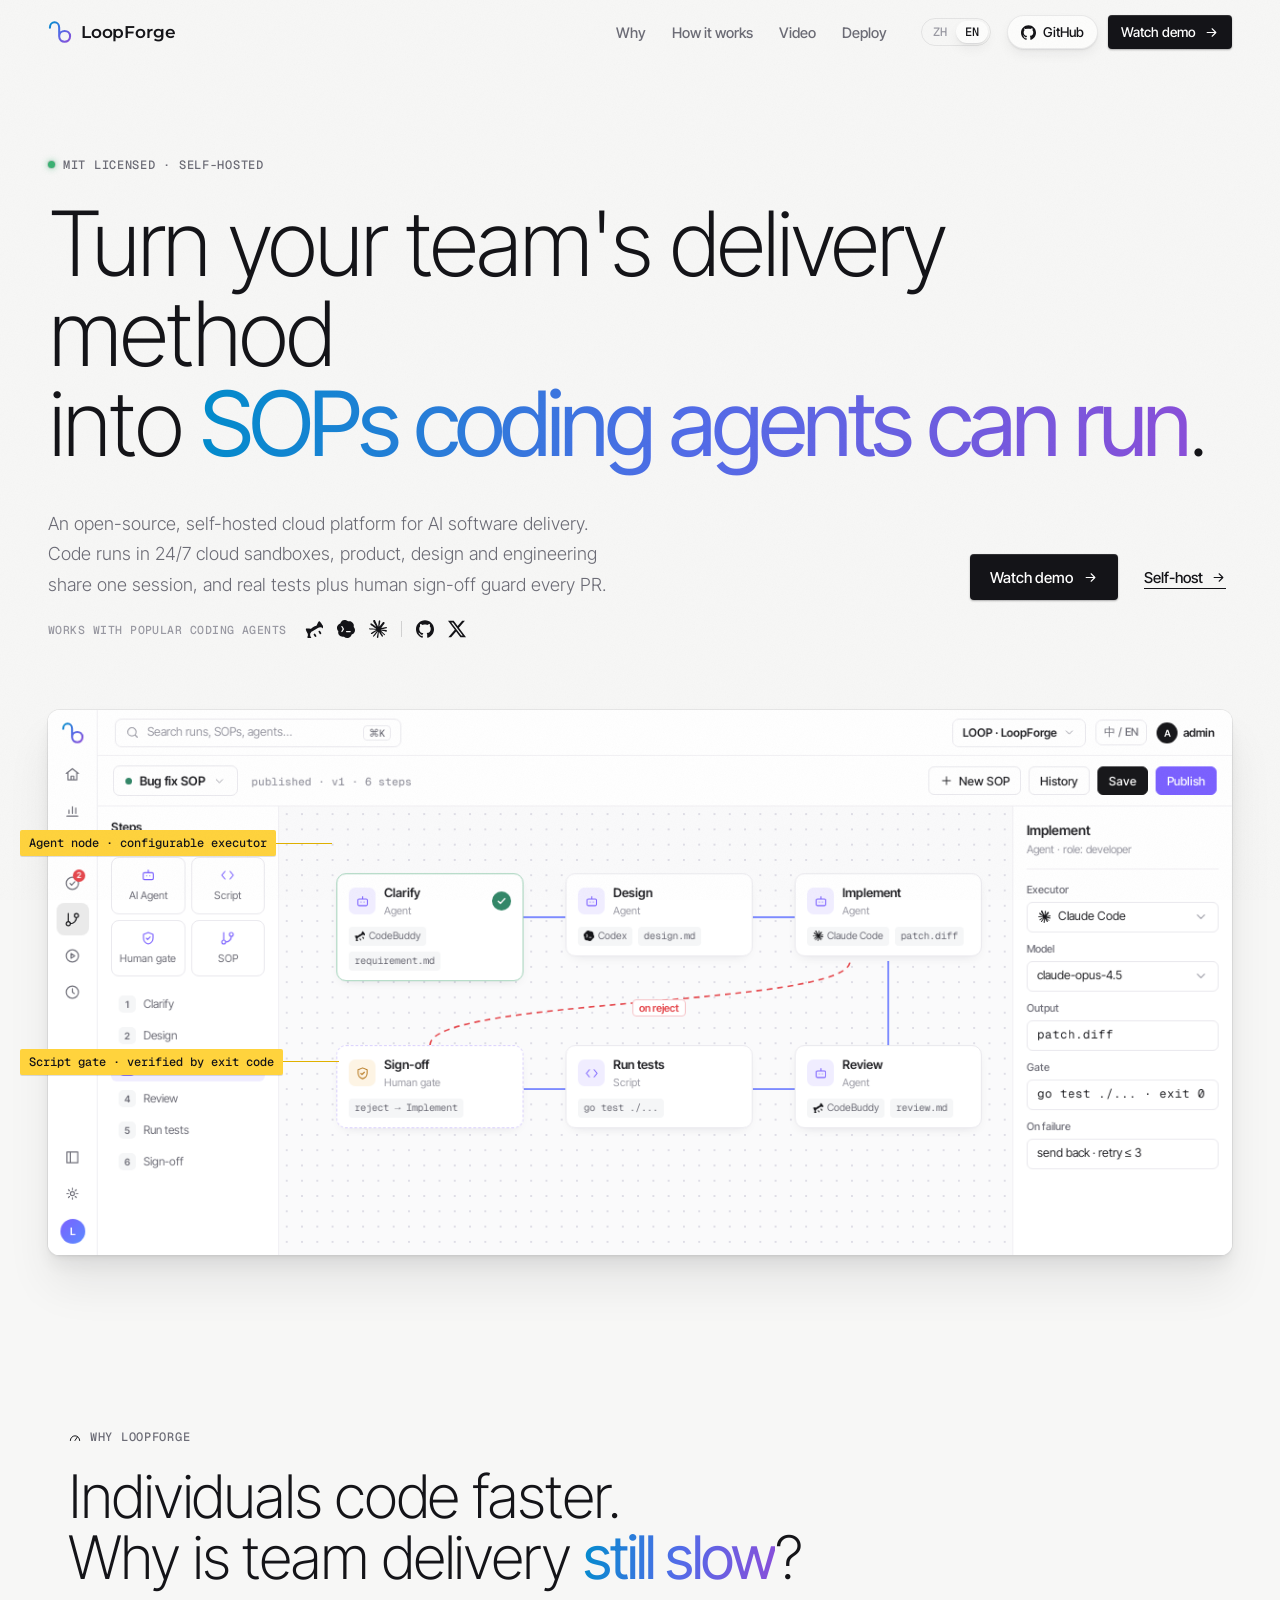
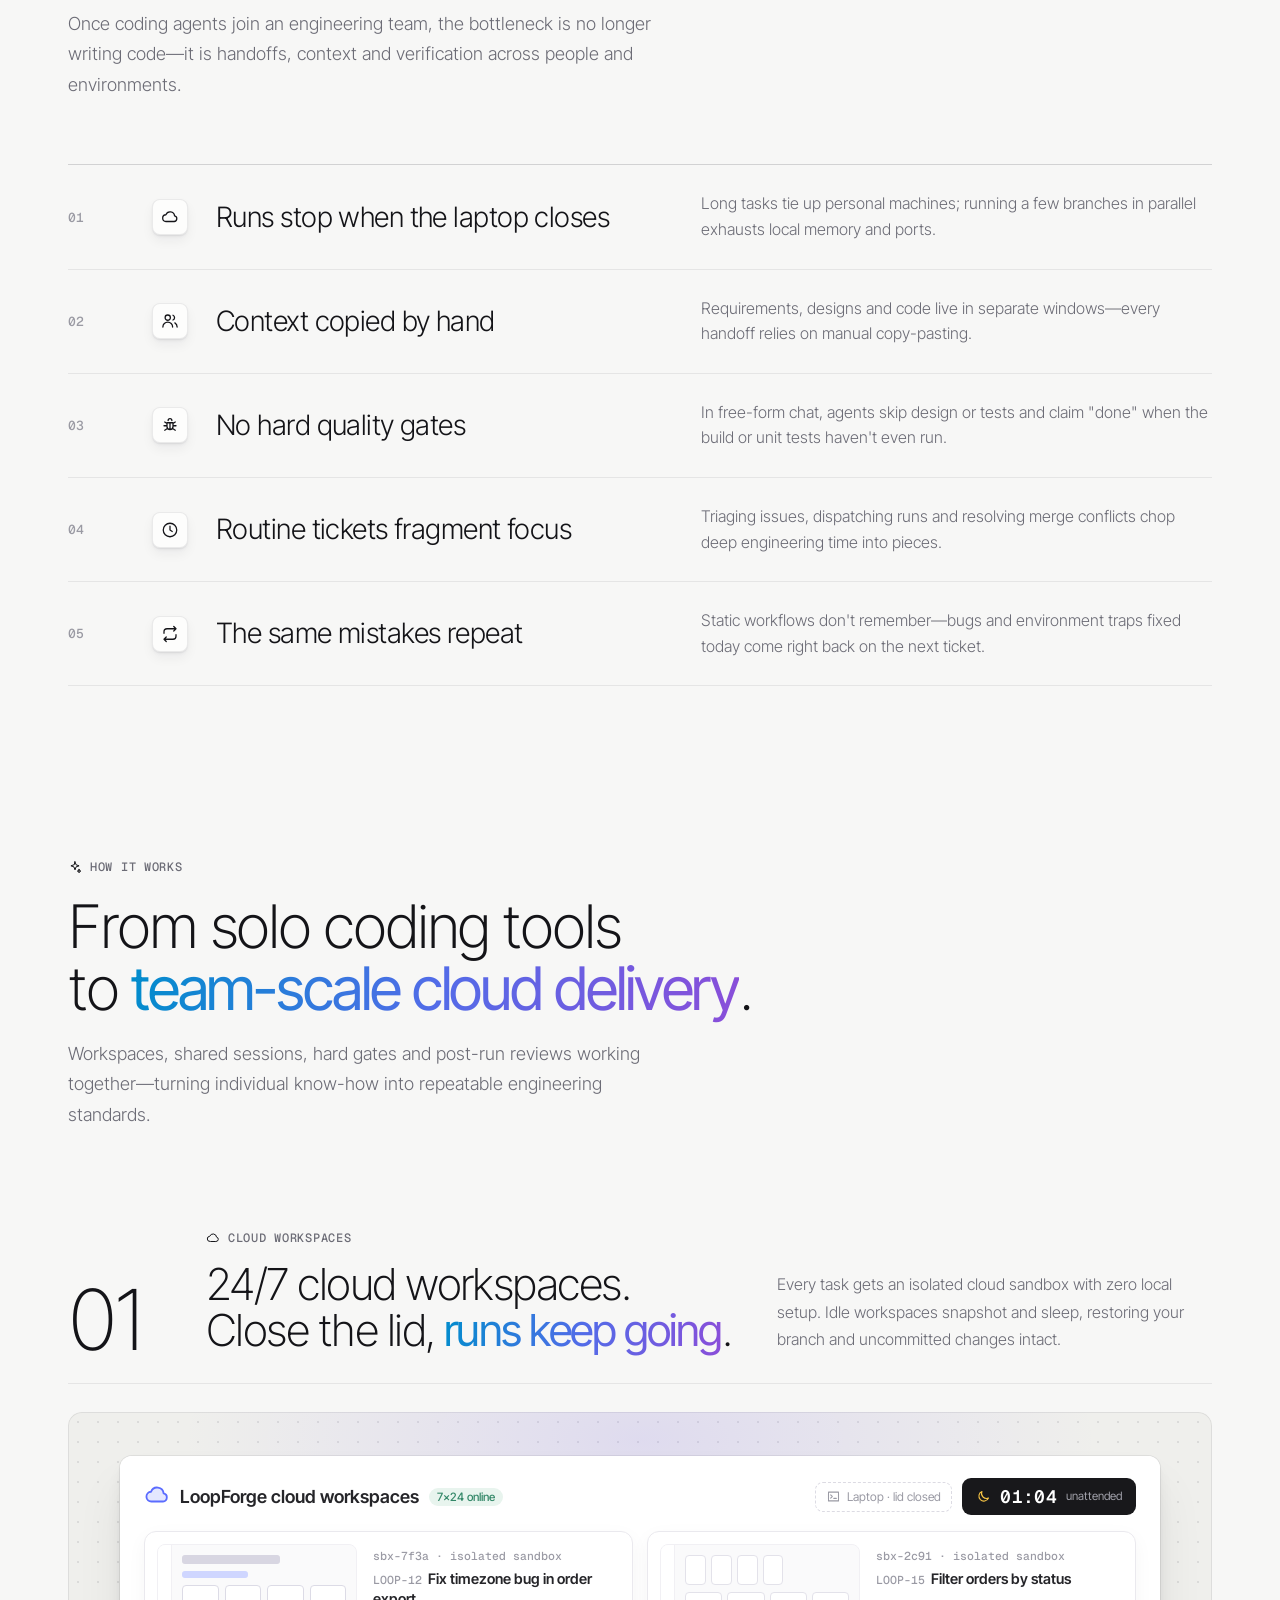
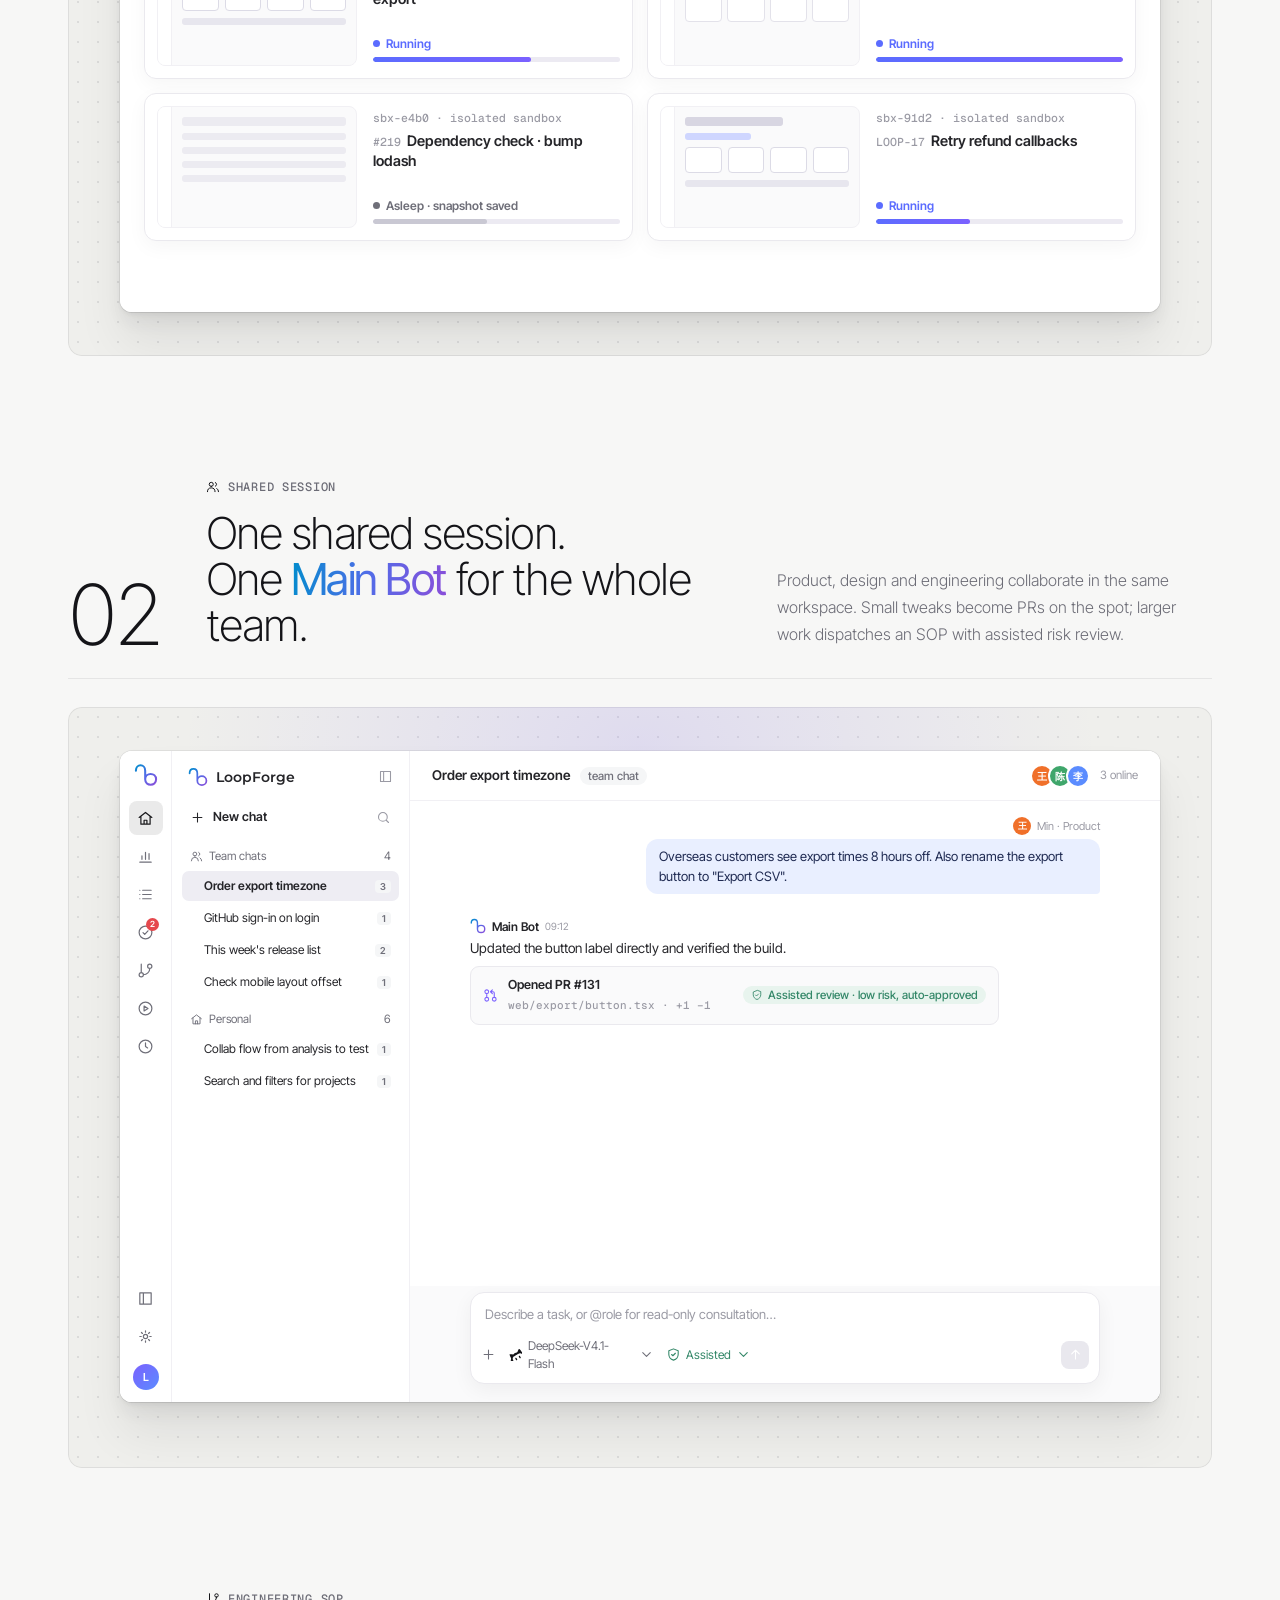
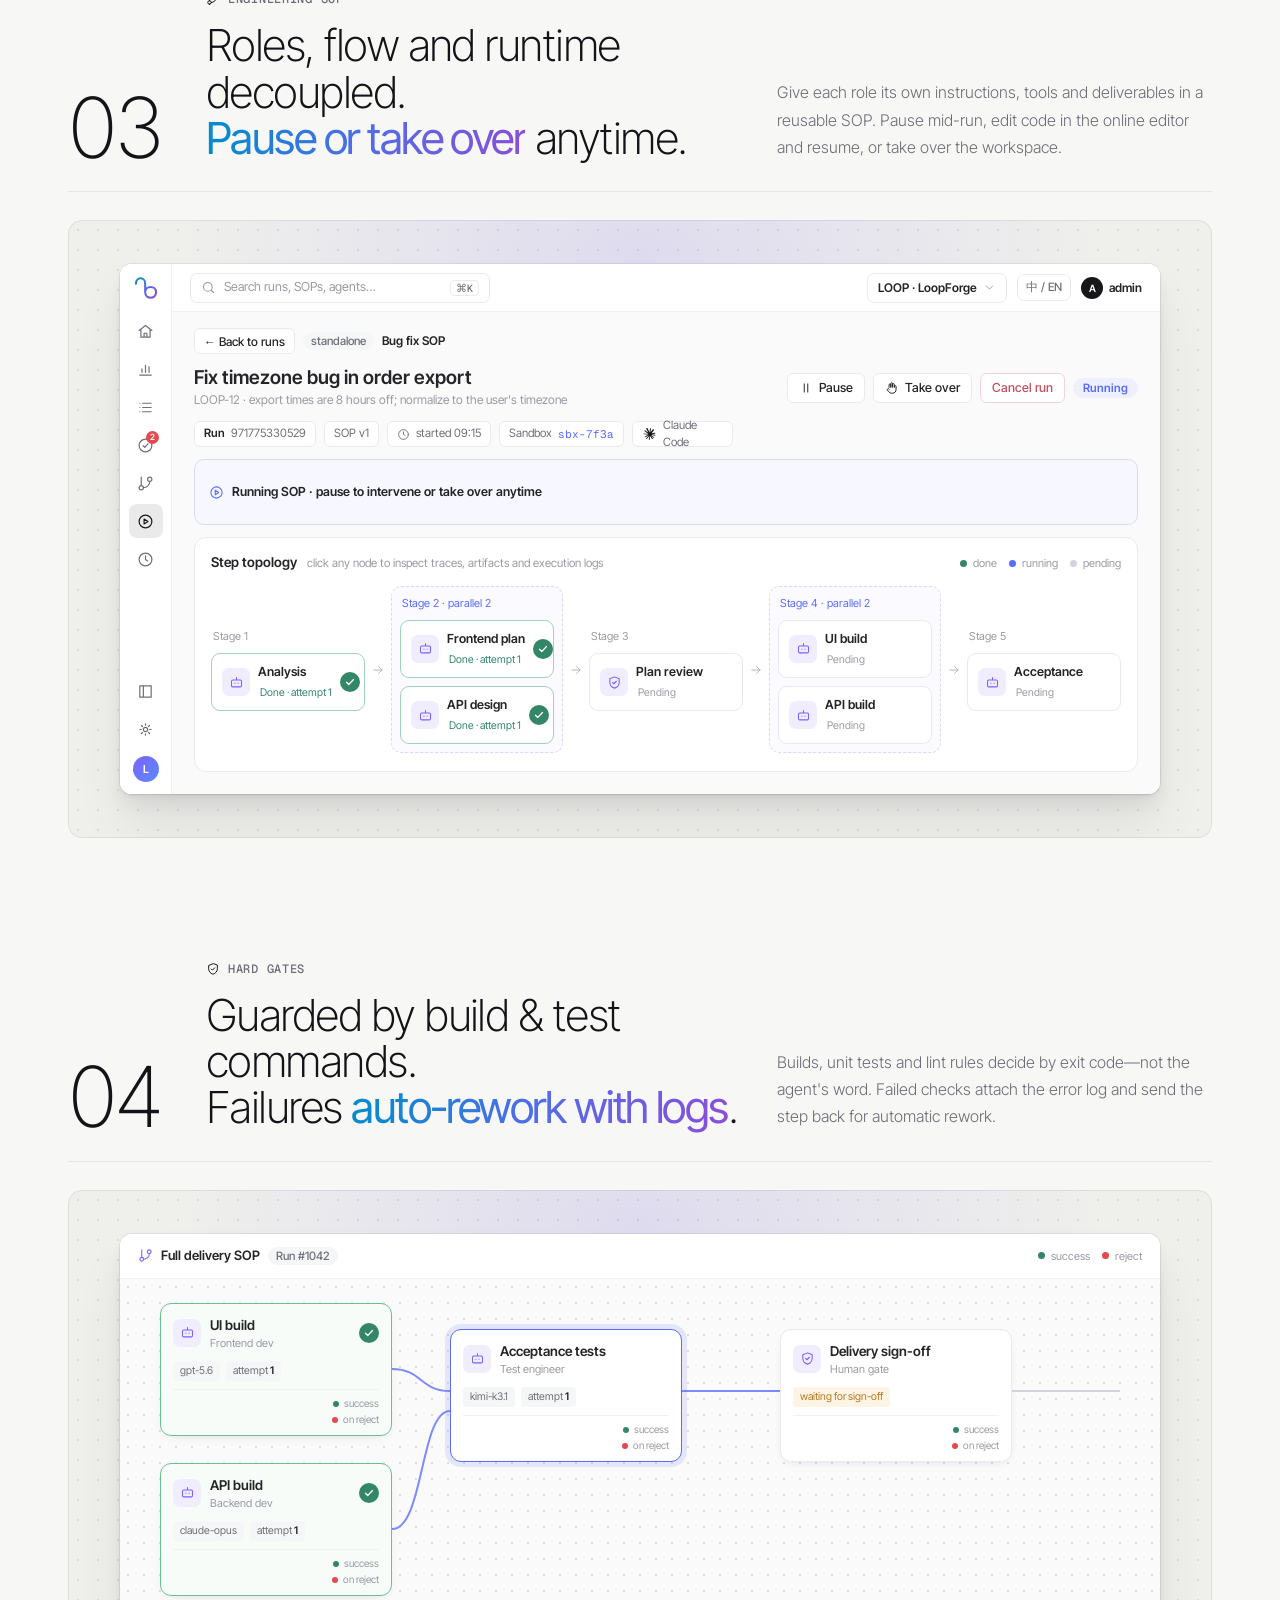
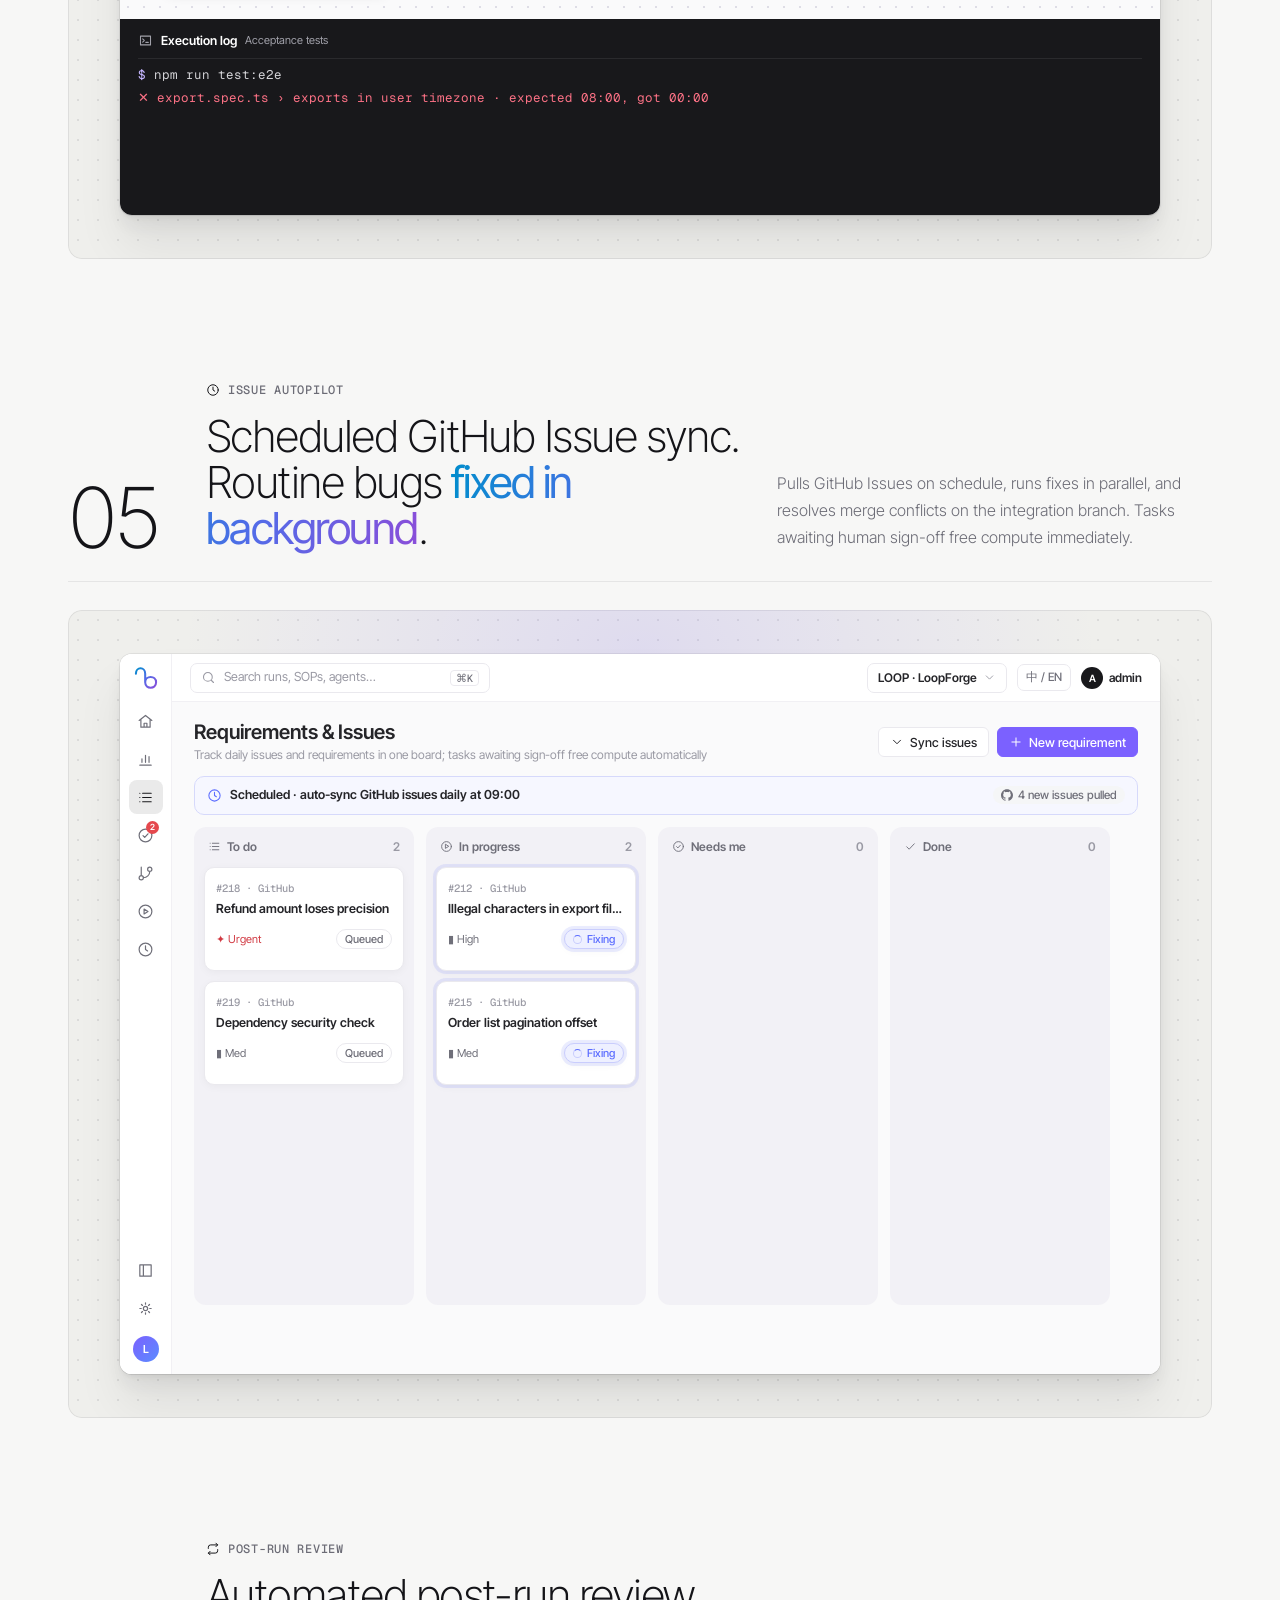
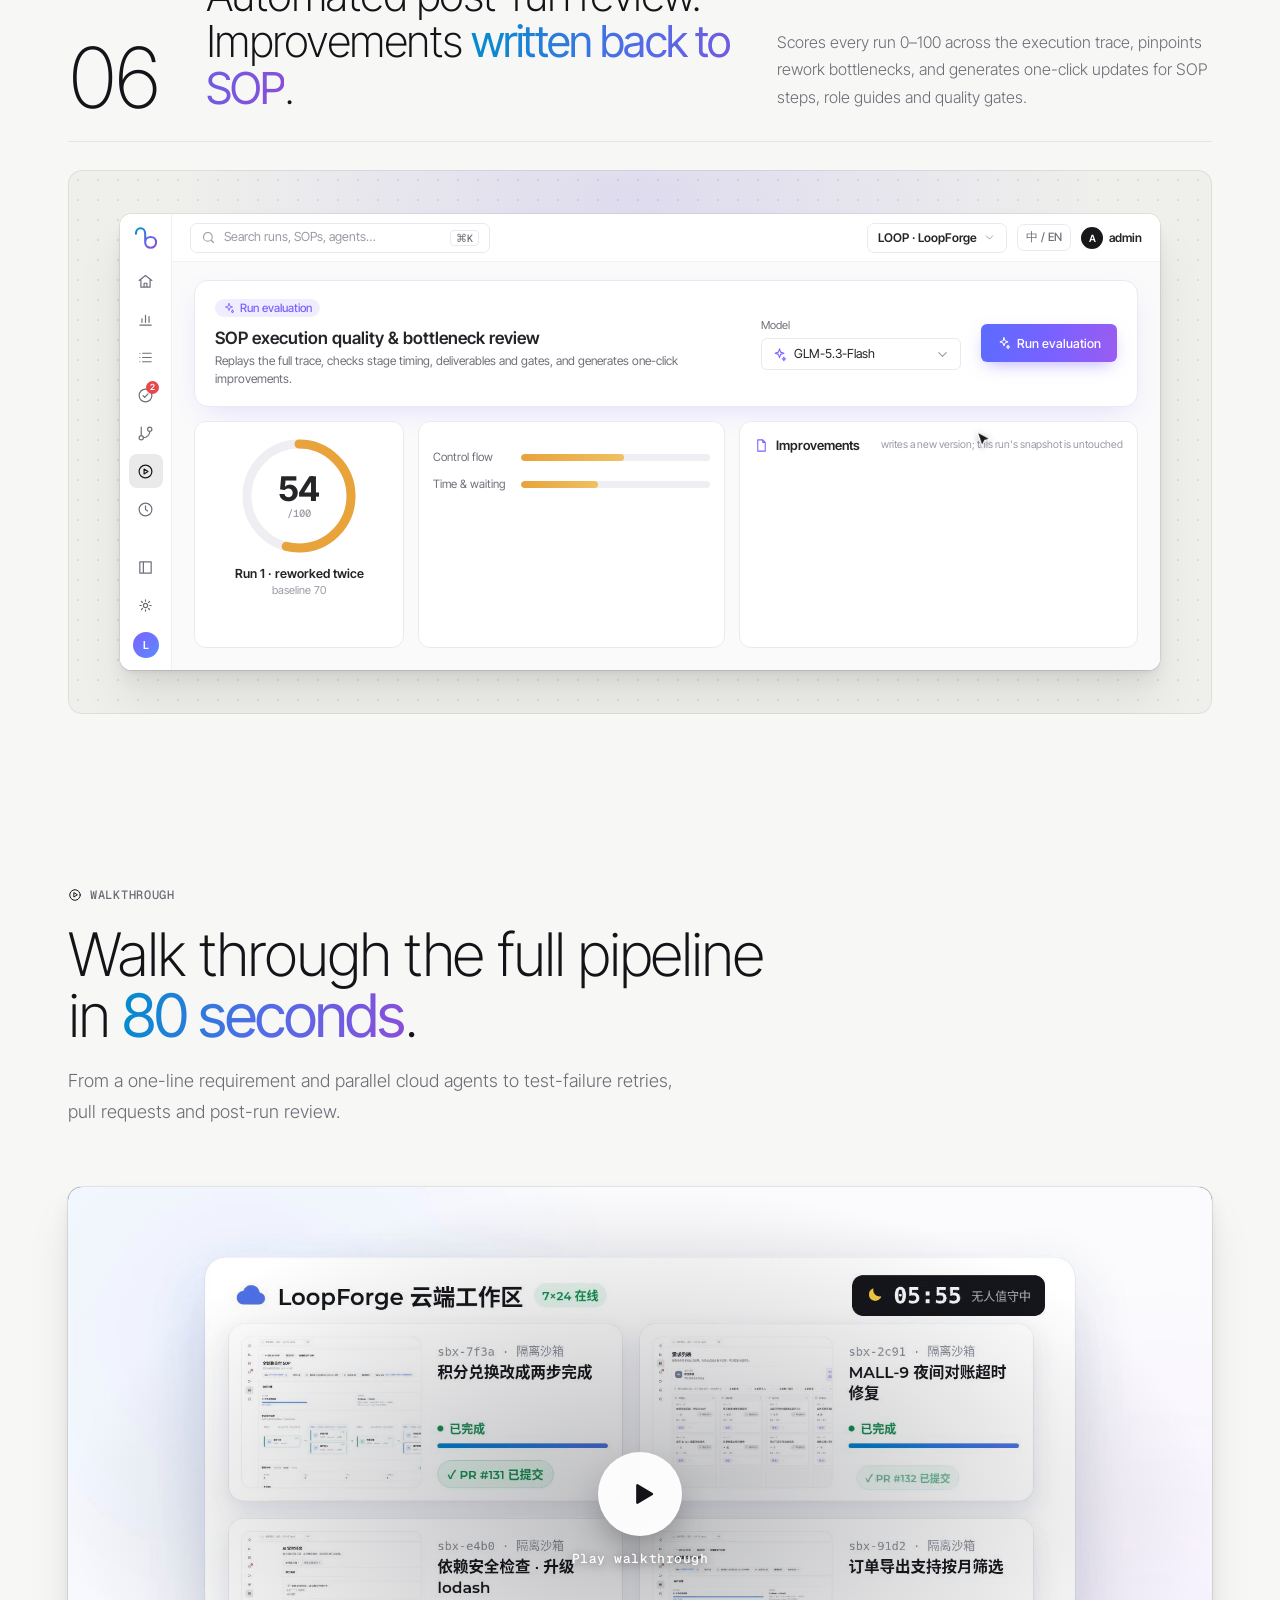
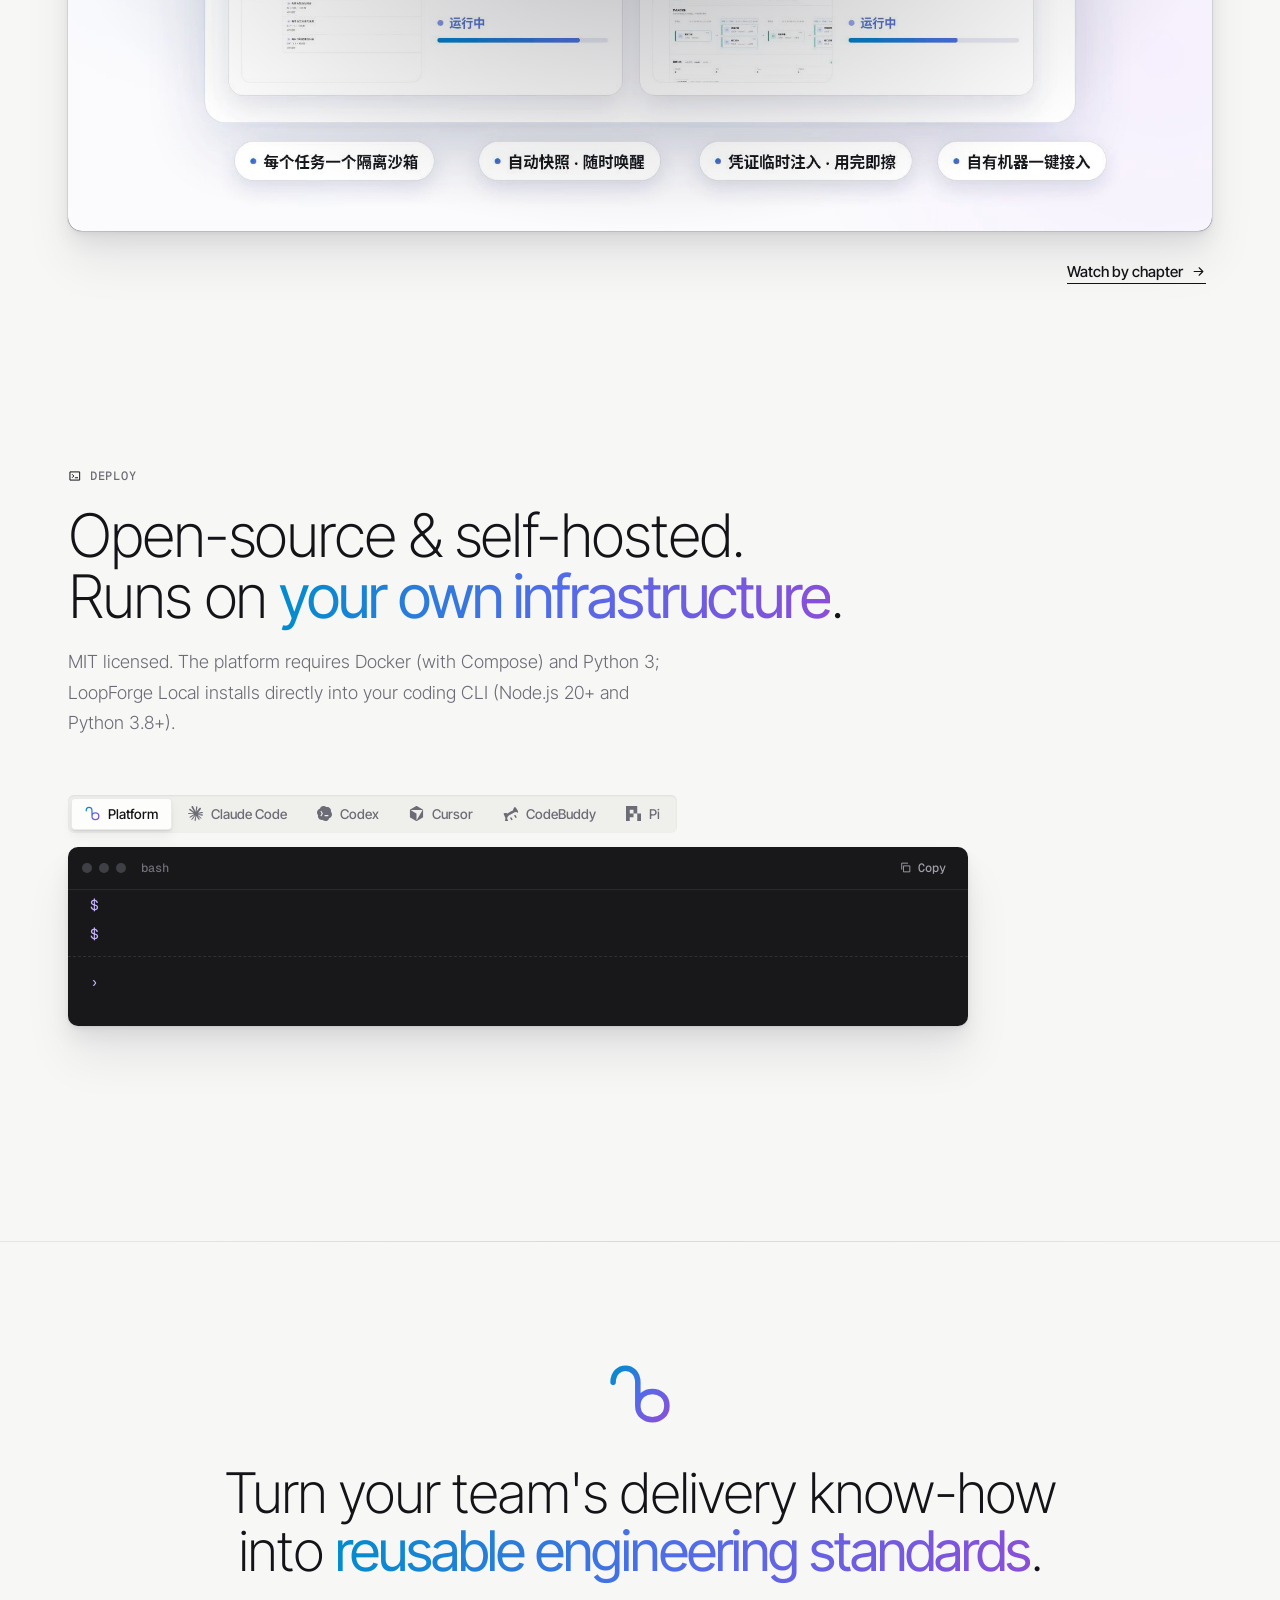
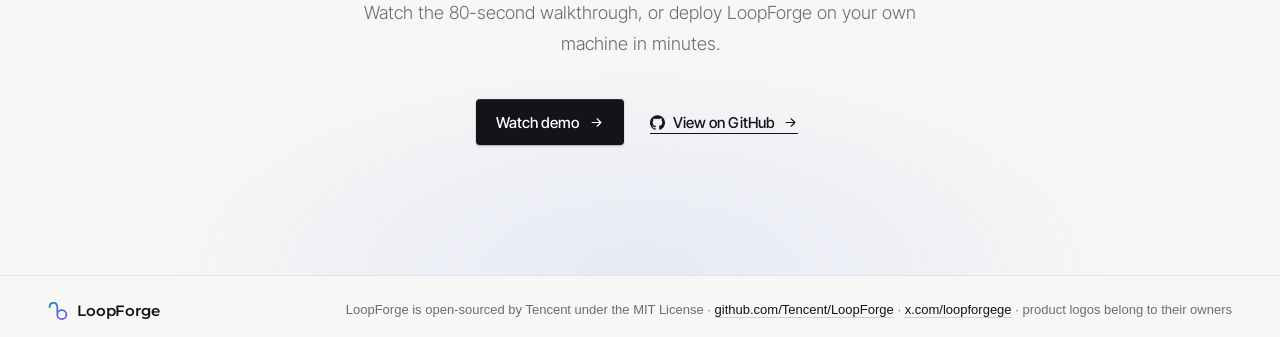
==== index.html @ 11d4c1b3 "Drop first-admin / no-API-key note from deploy sections Co-authored-by: Cursor <cursoragent@cursor.c" ====
<!doctype html><html lang="zh-CN"><head><meta charset="utf-8"><meta name="viewport" content="width=device-width,initial-scale=1">
<title>LoopForge · 开源的云端 AI 研发平台</title>
<meta name="description" content="LoopForge 是 MIT 开源、可自主部署的云端 AI 研发平台：7×24 云端沙箱、多人共享会话与 Main Bot、带质量门禁的工程 SOP、GitHub Issue 自动化与运行复盘。">
<meta property="og:title" content="LoopForge · 开源的云端 AI 研发平台"><meta property="og:description" content="把团队的交付方法，变成 Agent 可执行的 SOP。">
<meta property="og:type" content="website"><meta property="og:url" content="https://loopforge.cn/">
<meta name="referrer" content="no-referrer"><link rel="icon" type="image/svg+xml" href="favicon.svg">
<link rel="preload" href="site/fonts/inter-tight-latin-wght-normal.woff2" as="font" type="font/woff2" crossorigin>
<link rel="stylesheet" href="site/site.css?v=25">
</head><body>
<div id="app"></div>
<script src="site/content.js?v=25"></script><script src="site/flow.js?v=25"></script>
</body></html>
---- site/site.css ----
/* ---------- self-hosted Latin fonts (Chinese uses system fonts) ---------- */
@font-face{font-family:"Montserrat";src:url(fonts/montserrat-latin-600-normal.woff2) format("woff2");font-weight:600;font-display:swap}
@font-face{font-family:"Inter Tight";src:url(fonts/inter-tight-latin-wght-normal.woff2) format("woff2");font-weight:100 900;font-display:swap}
@font-face{font-family:"Geist Mono";src:url(fonts/geist-mono-latin-wght-normal.woff2) format("woff2");font-weight:100 900;font-display:swap}
/* ================= site: paper, ink, hairlines ================= */
:root{
 --paper:#F7F7F6;--raised:#FDFDFC;--deep:#EFEFEC;--ink:#141418;--tx:#2B2B31;--mute:#6C6C76;--faint:#9A9AA3;--rule:rgba(20,20,30,.08);--edge:rgba(20,20,30,.16);
 --acc:#526CE8;--grad:linear-gradient(100deg,#008DCC,#526CE8 50%,#8A4ED9);
 --zh:"PingFang SC","Noto Sans SC","Microsoft YaHei",sans-serif;--sans:"Inter Tight","PingFang SC","Noto Sans SC","Microsoft YaHei",sans-serif;--mono:"Geist Mono",ui-monospace,Menlo,monospace;
 --lift1:0 1px 1px rgba(20,20,30,.05),0 2px 3px rgba(20,20,30,.04),0 6px 12px rgba(20,20,30,.05);
 --lift2:0 1px 1px rgba(20,20,30,.04),0 3px 5px rgba(20,20,30,.05),0 12px 20px rgba(20,20,30,.06),0 32px 48px rgba(20,20,30,.07);
 --e-out:cubic-bezier(.16,1,.3,1);--e-io:cubic-bezier(.65,0,.35,1);--e-spr:cubic-bezier(.34,1.5,.64,1);--ease:var(--e-io);
 --grain:url("data:image/svg+xml,%3Csvg xmlns='http://www.w3.org/2000/svg' width='160' height='160'%3E%3Cfilter id='n'%3E%3CfeTurbulence type='fractalNoise' baseFrequency='.9' numOctaves='2' stitchTiles='stitch'/%3E%3CfeColorMatrix type='saturate' values='0'/%3E%3C/filter%3E%3Crect width='100%25' height='100%25' filter='url(%23n)'/%3E%3C/svg%3E");
 /* product UI tokens, from the LoopForge web app */
 --u-acc:#7b61ff;--u-acc2:#684ce9;--u-accs:#f0edff;--u-tx:#252529;--u-mu:#6f6f79;--u-ter:#9a9aa4;--u-bd:#eae9ee;--u-bds:#f1f0f4;--u-bdx:#dcdbe3;--u-cv:#fafafb;--u-soft:#f5f6f7;
 --u-ok:#338768;--u-oks:#e8f4ee;--u-err:#c15161;--u-errs:#fbecee;--u-warn:#b7791f;--u-warns:#fdf4e4;--u-run:#5b6cff;--u-runs:#eef0ff;
 --u-font:"Inter Tight","PingFang SC","Noto Sans SC","Microsoft YaHei",sans-serif}
*{box-sizing:border-box}
html{scroll-behavior:smooth;scroll-padding-top:84px}
html,body{margin:0;background:var(--paper);color:var(--tx);-webkit-font-smoothing:antialiased}
body{font:400 16px/1.6 var(--sans);overflow-x:hidden}
body:after{content:"";position:fixed;inset:0;z-index:200;pointer-events:none;background:var(--grain);opacity:.045;mix-blend-mode:multiply}
a{color:inherit;text-decoration:none}
.sp{flex:1}
.ic{width:16px;height:16px;flex:0 0 auto;display:inline-block;vertical-align:-3px}
.mk{width:15px;height:15px;flex:0 0 15px;color:var(--ink)}
.wrap{max-width:1240px;margin:0 auto;padding-left:48px;padding-right:48px}
/* type */
.h{margin:0;font:300 60px/1.12 var(--zh);letter-spacing:-.02em;color:var(--ink)}
:lang(en) .h{font-family:var(--sans);font-weight:250;letter-spacing:-.035em;line-height:1.02}
.h em{font-style:normal;font-weight:400;background:var(--grad);-webkit-background-clip:text;background-clip:text;color:transparent}
.hl{display:block;overflow:hidden;padding-bottom:.1em;margin-bottom:-.1em}
.sub{margin:20px 0 0;font:300 18px/1.7 var(--zh);color:var(--mute);max-width:620px}
:lang(en) .sub{font-family:var(--sans)}
.kick{display:inline-flex;align-items:center;gap:8px;font:500 12px/1 var(--mono);letter-spacing:.06em;text-transform:uppercase;color:var(--mute)}
.kick .ic{width:14px;height:14px;color:var(--ink)}
.led{width:7px;height:7px;border-radius:50%;background:#3BB273;box-shadow:0 0 0 1px rgba(20,20,30,.12),0 0 6px rgba(59,178,115,.7)}
/* reveal motion */
.rv{opacity:0;transform:translateY(10px);transition:opacity .5s var(--e-out),transform .7s var(--e-out)}.rv.on{opacity:1;transform:none}
.rv.up{display:inline-block;opacity:1;transform:translateY(105%);transition:transform .9s var(--e-out)}.rv.up.on{transform:none}
.rv.pop{transform:scale(.7)}.rv.pop.on{transform:none;transition:opacity .25s var(--e-out),transform .5s var(--e-spr)}
.rvo{opacity:0;transition:opacity .45s var(--e-out)}.rvo.on{opacity:1}
.rewind *{transition:none!important;animation:none!important}
body.still *{transition:none!important}
/* buttons */
.btn-k{display:inline-flex;align-items:center;gap:10px;white-space:nowrap;height:46px;padding:0 20px;border-radius:4px;background:var(--ink);color:#fff;font:500 15px var(--sans);box-shadow:inset 0 1px 0 rgba(255,255,255,.12),0 1px 2px rgba(0,0,0,.3);transition:background .2s}
.btn-k:hover{background:#2A2A32}.btn-k.sm{height:34px;padding:0 13px;font-size:13.5px;gap:8px}
.btn-t{display:inline-flex;align-items:center;gap:8px;height:46px;padding:0 6px;font:500 15px var(--sans);color:var(--ink);background:linear-gradient(var(--ink),var(--ink)) 6px calc(100% - 11px)/calc(100% - 12px) 1px no-repeat;transition:background-size .3s var(--e-out)}
.btn-t .mk{color:currentColor}
.ar{display:inline-flex;transition:transform .35s var(--e-out)}.ar .ic{width:15px;height:15px}
a:hover>.ar{transform:translateX(4px)}
/* nav */
.nav{position:fixed;top:0;left:0;right:0;z-index:50;border-bottom:1px solid transparent;transition:background .3s,border-color .3s}
.nav.sc{background:rgba(247,247,246,.82);backdrop-filter:saturate(1.4) blur(14px);-webkit-backdrop-filter:saturate(1.4) blur(14px);border-color:var(--rule)}
.nbar{max-width:1340px;margin:0 auto;height:64px;padding:0 48px;display:flex;align-items:center;gap:10px}
.brand{display:flex;align-items:center;gap:9px;font:600 17px "Montserrat",var(--sans);letter-spacing:-.01em;color:var(--ink)}.brand svg{width:24px;height:24px}
.brand svg{overflow:visible;transition:transform .6s var(--e-spr)}.brand span{transition:transform .4s var(--e-out)}
.brand .lgg{stroke-dasharray:14 86;stroke-dashoffset:14;opacity:0;transition:opacity .3s}
.brand:hover svg{transform:rotate(-12deg) scale(1.08)}.brand:hover span{transform:translateX(2px)}
.brand:hover .lgg{opacity:.85;animation:lgrun 1.1s var(--e-io) infinite}
@keyframes lgrun{from{stroke-dashoffset:14}to{stroke-dashoffset:-86}}
.nav .brand .lgp{stroke-dasharray:100;animation:lgdraw 1.3s var(--e-out) .15s backwards}
.nav .brand span{animation:lgtxt .8s var(--e-out) .55s backwards}
@keyframes lgdraw{from{stroke-dashoffset:100}to{stroke-dashoffset:0}}
@keyframes lgtxt{from{opacity:0;transform:translateX(-8px);filter:blur(4px)}to{opacity:1;transform:none;filter:none}}
body.still .brand *{animation:none!important}
.links{display:flex;gap:2px;margin-right:12px}
.links a{position:relative;padding:6px 12px;font:500 14.5px var(--sans);color:var(--mute);transition:color .2s}.links a:hover{color:var(--ink)}
.links a.on{color:var(--ink)}.links a.on:before{content:"";position:absolute;left:0;top:50%;width:5px;height:5px;margin-top:-2.5px;border-radius:50%;background:var(--acc)}
.lang{display:flex;border:1px solid var(--rule);border-radius:999px;padding:2px;margin-right:6px}.lang button{all:unset;cursor:pointer;font:500 12px var(--mono);color:var(--faint);padding:3px 9px;border-radius:999px}.lang button.on{background:var(--raised);color:var(--ink);box-shadow:var(--lift1)}
.ghs{display:inline-flex;align-items:center;gap:7px;height:34px;padding:0 13px;border-radius:999px;border:1px solid var(--rule);background:var(--raised);font:500 13.5px var(--sans);color:var(--ink);box-shadow:var(--lift1)}
/* hero */
.hero{position:relative;padding:150px 48px 0;max-width:1340px;margin:0 auto}
.hero:before{content:"";position:absolute;left:50%;top:-10%;width:1300px;height:900px;margin-left:-650px;background:radial-gradient(closest-side,rgba(82,108,232,.13),transparent 70%),radial-gradient(closest-side at 70% 40%,rgba(138,78,217,.09),transparent 70%);z-index:-1;pointer-events:none}
.hx{display:grid;grid-template-columns:1fr;gap:40px}
.hxl .kick{margin-bottom:28px}
.hero h1.h{font-size:86px;line-height:1.08;letter-spacing:-.035em}
:lang(en) .hero h1.h{font-size:90px;line-height:1.0;letter-spacing:-.045em}
.hxr{display:grid;grid-template-columns:minmax(0,580px) auto;justify-content:space-between;align-items:end;gap:20px 48px}.hxr .sub{margin:0;font-size:18px;max-width:580px}.hxr .cta{margin:0}.hxr .ags{grid-column:1;margin-top:0}
.cta{display:flex;align-items:center;gap:20px;margin-top:28px}
.ags{display:flex;align-items:center;gap:14px;margin-top:30px;color:var(--ink)}.ags small{font:500 11.5px var(--mono);letter-spacing:.04em;color:var(--faint);text-transform:uppercase;margin-right:4px}
.ags>span:not(.sep),.ags>a{display:flex;align-items:center;line-height:0}.ags>a{color:var(--ink);transition:opacity .2s}.ags>a:hover{opacity:.6}.ags .mk{width:18px;height:18px;flex-basis:18px}.ags .sep{width:1px;height:16px;background:var(--edge)}
.hwin{position:relative;margin:72px 0 0;padding:0 0 0}
.atag{position:absolute;z-index:3;display:flex;align-items:center;pointer-events:none}
.atag b{font:500 12px/1 var(--mono);color:var(--ink);background:#FFD33D;padding:7px 9px;border-radius:2px;box-shadow:0 1px 0 rgba(0,0,0,.12);white-space:nowrap}
.atag i{display:block;width:56px;height:1px;background:#E0B100}
.atag.l{left:-28px;flex-direction:row}.atag.r{right:-28px;flex-direction:row-reverse}
.atag.l.rv{transform:translateX(-12px)}.atag.r.rv{transform:translateX(12px)}.atag.rv.on{transform:none}
/* section heads */
.sec-h{max-width:900px}.sec-h .kick{margin-bottom:22px}
.why,.story,.video,.deploy{padding-top:170px}
/* pains: an editorial list */
.pains{margin-top:64px;border-top:1px solid var(--edge)}
.pain{display:grid;grid-template-columns:64px 44px minmax(0,1fr) minmax(0,1.1fr);gap:20px;align-items:center;padding:26px 0;border-bottom:1px solid var(--rule);transition:background .3s}
.pain:hover{background:linear-gradient(90deg,rgba(82,108,232,.05),transparent 60%)}
.pn{font:500 13px var(--mono);color:var(--faint)}
.pi{width:36px;height:36px;border-radius:8px;display:grid;place-items:center;background:var(--raised);box-shadow:var(--lift1),inset 0 0 0 1px var(--rule);color:var(--ink)}.pi .ic{width:18px;height:18px}
.pain h3{margin:0;font:300 28px/1.25 var(--zh);letter-spacing:-.01em;color:var(--ink)}:lang(en) .pain h3{font-family:var(--sans);font-weight:300;letter-spacing:-.02em}
.pain p{margin:0;font:300 16px/1.6 var(--zh);color:var(--mute)}:lang(en) .pain p{font-family:var(--sans)}
/* story steps */
.stp{position:relative;margin-top:120px}
.stp:first-of-type{margin-top:96px}
.sth{display:grid;grid-template-columns:110px minmax(0,1fr) minmax(0,.8fr);gap:28px;align-items:end;padding-bottom:30px;border-bottom:1px solid var(--rule);margin-bottom:28px}
.stn{font:200 84px/0.8 var(--sans);letter-spacing:-.04em;color:var(--ink);opacity:.9}
.stt .kick{margin-bottom:16px}
.stt .h{font-size:42px;line-height:1.2}:lang(en) .stt .h{font-size:44px;line-height:1.05}
.sth .sub{margin:0;font-size:16px;max-width:none}
.stage{position:relative;padding:44px;border-radius:14px;background:radial-gradient(rgba(20,20,30,.09) 1px,transparent 1px) 0 0/20px 20px,var(--deep);box-shadow:inset 0 0 0 1px var(--rule);overflow:hidden}
.stage:before{content:"";position:absolute;left:10%;right:10%;top:-30%;height:70%;background:radial-gradient(closest-side,rgba(123,97,255,.14),transparent);pointer-events:none}
.rp{all:unset;position:absolute;right:16px;bottom:12px;cursor:pointer;display:inline-flex;align-items:center;gap:6px;font:500 12px var(--mono);color:var(--mute);padding:5px 10px;border-radius:4px;background:var(--raised);box-shadow:var(--lift1);opacity:0;pointer-events:none;transition:opacity .4s var(--e-out)}
.rp .ic{width:13px;height:13px}.played .rp{opacity:1;pointer-events:auto}.rp:hover{color:var(--ink)}
.fit{position:relative}.fz{transform-origin:0 0}
.win{position:relative;border-radius:12px;background:#fff;overflow:hidden;box-shadow:0 0 0 1px rgba(20,20,30,.07),var(--lift2);will-change:transform;transform-origin:50% 0}
/* video */
.vframe{position:relative;margin-top:60px;aspect-ratio:16/9;border-radius:14px;overflow:hidden;background:#0E1018;box-shadow:0 0 0 1px var(--rule),var(--lift2)}
.vframe video{display:block;width:100%;height:100%;object-fit:cover}
.play{all:unset;position:absolute;inset:0;cursor:pointer;display:flex;flex-direction:column;align-items:center;justify-content:center;gap:14px;color:#fff;font:500 13px var(--mono);letter-spacing:.04em;background:radial-gradient(closest-side,rgba(10,12,20,.28),transparent)}
.play i{width:84px;height:84px;border-radius:50%;display:grid;place-items:center;background:rgba(255,255,255,.95);color:var(--ink);box-shadow:0 18px 40px -12px rgba(0,0,0,.45);transition:transform .45s var(--e-spr)}
.play svg{width:28px;height:28px;margin-left:4px}.play:hover i{transform:scale(1.08)}.play span{text-shadow:0 1px 10px rgba(0,0,0,.5)}
.vframe.on .play{display:none}
.vfoot{margin-top:18px;display:flex;justify-content:flex-end}
/* deploy */
.dep2{margin-top:56px;display:grid;grid-template-columns:minmax(0,1fr);gap:14px;max-width:900px}
.tabs{position:relative;display:inline-flex;flex-wrap:wrap;gap:2px;padding:3px;border-radius:6px;background:var(--deep);box-shadow:inset 0 1px 2px rgba(20,20,30,.08);justify-self:start}
.tabs .ind{position:absolute;left:0;top:3px;bottom:3px;width:0;border-radius:4px;background:var(--raised);box-shadow:var(--lift1),inset 0 0 0 1px var(--rule);transition:transform .45s var(--e-io),width .45s var(--e-io)}
.tabs button{all:unset;position:relative;z-index:1;cursor:pointer;display:inline-flex;align-items:center;gap:8px;padding:8px 14px;font:500 13.5px var(--sans);color:var(--mute);transition:color .25s}
.tabs button.act{color:var(--ink)}.tabs .mk{color:currentColor}.lgm svg{width:15px;height:15px;display:block}
.ibox{border-radius:10px;background:#18181B;color:#E4E4E7;box-shadow:var(--lift2);font:400 14.5px/2 var(--mono);overflow:hidden}
.ibh{display:flex;align-items:center;gap:7px;padding:10px 14px;border-bottom:1px solid rgba(255,255,255,.08);font:500 12px var(--mono);color:#71717A}
.ibh i{width:10px;height:10px;border-radius:50%;background:#3F3F46}.ibh span:first-of-type{margin-left:8px}
.ibh button{all:unset;cursor:pointer;display:inline-flex;align-items:center;gap:6px;color:#A1A1AA;padding:3px 8px;border-radius:4px}.ibh button:hover{background:rgba(255,255,255,.08);color:#fff}.ibh .ic{width:13px;height:13px}
.ibox .row,.ibox .st,.ibox .ed{padding:0 22px}.ibox .row:first-of-type{padding-top:14px}
.ibox .row{display:flex;gap:12px}.ibox .row span,.ibox .ps{color:#C4B5FD}.ibox code{white-space:pre;color:#F4F4F5}
.ibox .st{display:flex;gap:8px;margin-top:8px;padding-top:10px;border-top:1px dashed rgba(255,255,255,.1)}
.ibox .ed{padding-bottom:16px;font:400 12.5px var(--zh);color:#71717A;opacity:0;transition:opacity .4s var(--e-out)}.ibox .ed.on{opacity:1}
code.typing:after{content:"";display:inline-block;width:7px;height:15px;background:#C4B5FD;vertical-align:-2px;margin-left:1px}
.inote{margin:4px 0 0;font:300 14px var(--zh);color:var(--mute)}.inote code{font:500 13px var(--mono);color:var(--ink);background:var(--deep);padding:2px 6px;border-radius:3px}
/* closing */
.fin{margin-top:180px;padding:120px 48px 130px;text-align:center;border-top:1px solid var(--rule);background:radial-gradient(700px 320px at 50% 100%,rgba(82,108,232,.1),transparent 70%)}
.fin .fl{display:inline-block;margin-bottom:30px}.fin .fl svg{width:64px;height:64px;display:block}
.fin .h{font-size:52px;line-height:1.25}:lang(en) .fin .h{font-size:56px;line-height:1.04}
.fin .sub{margin:18px auto 0;max-width:560px}
.fin .cta{justify-content:center;margin-top:40px}
.ft{max-width:1340px;margin:0 auto;padding:24px 48px 40px;border-top:1px solid var(--rule);display:flex;align-items:center;justify-content:space-between;gap:24px;font:300 13px/1.6 var(--zh);color:var(--mute)}
.ft .brand{font-size:15px}.ft .brand svg{width:20px;height:20px}
.ft a:not(.brand){color:var(--ink);text-decoration:underline;text-decoration-color:var(--edge);text-underline-offset:3px}

/* ================= product UI (mirrors the LoopForge web app) ================= */
.win,.win *{font-family:var(--u-font)}
.win code,.win .mono{font-family:var(--mono)}
.win{color:var(--u-tx);font-size:13px;line-height:1.5}
.win .ic{width:15px;height:15px}
.win b{font-weight:600}
.tg{display:inline-flex;align-items:center;gap:5px;font:500 11.5px var(--u-font);padding:2px 8px;border-radius:999px;background:var(--u-soft);color:var(--u-mu);white-space:nowrap}
.tg .ic{width:12px;height:12px}.tg .mk{width:12px;height:12px;flex-basis:12px;color:currentColor}
.tg.ok{background:var(--u-oks);color:var(--u-ok)}.tg.ac{background:var(--u-accs);color:var(--u-acc)}
.ubt{display:inline-flex;align-items:center;gap:6px;height:30px;padding:0 11px;border-radius:6px;border:1px solid var(--u-bd);background:#fff;font:500 12.5px var(--u-font);color:var(--u-tx);white-space:nowrap;transition:transform .12s var(--e-out),background .2s,box-shadow .2s}
.ubt .ic{width:14px;height:14px}.ubt.sm{height:26px;font-size:12px;padding:0 9px}
.ubt.ac{background:var(--u-acc);border-color:var(--u-acc);color:#fff}.ubt.dk{background:#18181b;border-color:#18181b;color:#fff}.ubt.rd{color:var(--u-err);border-color:#f2d3d8}
.ubt.grd{height:38px;padding:0 16px;border:0;background:linear-gradient(100deg,#5b6cff,#7b61ff 55%,#9b5cf0);color:#fff;box-shadow:0 6px 18px -6px rgba(123,97,255,.6)}
.press{transform:scale(.95)!important}
.fld{display:flex;align-items:center;gap:7px;height:32px;padding:0 10px;border:1px solid var(--u-bd);border-radius:6px;background:#fff;font-size:12.5px;color:var(--u-tx)}.fld .ic:last-child{margin-left:auto;color:var(--u-ter)}.fld .mk{width:13px;height:13px}
.dot{display:inline-block;width:7px;height:7px;border-radius:50%;background:var(--u-ter)}.dot.ok{background:var(--u-ok)}
.s-b{display:none!important}.swon .s-a{display:none!important}.swon .s-b{display:inline-flex!important}
/* app chrome */
.app{display:flex;height:100%;min-height:0;background:#fff}
.arl{flex:0 0 52px;display:flex;flex-direction:column;align-items:center;gap:4px;padding:12px 0;border-right:1px solid var(--u-bds);background:#fff}
.alg svg{width:24px;height:24px;display:block;margin-bottom:10px}
.ari{position:relative;width:34px;height:34px;border-radius:8px;display:grid;place-items:center;color:var(--u-mu)}.ari .ic{width:17px;height:17px}
.ari.on{background:#eaeaea;color:#18181b}
.bdg{position:absolute;right:4px;top:3px;min-width:13px;height:13px;border-radius:7px;background:#e5484d;color:#fff;font:700 8.5px/13px var(--u-font);text-align:center}
.aav{width:26px;height:26px;border-radius:50%;background:linear-gradient(135deg,#7b61ff,#5b8cff);color:#fff;font:600 11px/26px var(--u-font);text-align:center;margin-top:6px}
.amn{flex:1;min-width:0;display:flex;flex-direction:column;background:var(--u-cv)}
.atp{display:flex;align-items:center;gap:10px;height:48px;padding:0 18px;border-bottom:1px solid var(--u-bds);background:#fff}
.asr{display:flex;align-items:center;gap:8px;width:300px;height:30px;padding:0 10px;border:1px solid var(--u-bd);border-radius:7px;color:var(--u-ter);font-size:12.5px;white-space:nowrap;min-width:0;flex-shrink:1}.asr .ic{flex:none}.asr em{font-style:normal;overflow:hidden;text-overflow:ellipsis;min-width:0}.asr kbd{flex:none;margin-left:auto;font:500 10.5px var(--mono);border:1px solid var(--u-bd);border-radius:4px;padding:0 5px;color:var(--u-mu)}
.apj{display:flex;align-items:center;gap:6px;height:30px;padding:0 10px;border:1px solid var(--u-bd);border-radius:7px;font:600 12px var(--u-font)}.apj .ic{width:13px;height:13px;color:var(--u-ter)}
.alng{font:500 11.5px var(--u-font);color:var(--u-mu);border:1px solid var(--u-bd);border-radius:7px;padding:5px 8px}
.aad{display:flex;align-items:center;gap:6px;font:600 12px var(--u-font)}.aad i{width:22px;height:22px;border-radius:50%;background:#18181b;color:#fff;font:600 10px/22px var(--u-font);text-align:center;font-style:normal}
.abd{flex:1;min-height:0}
.dni{width:28px;height:28px;flex:0 0 28px;border-radius:7px;display:grid;place-items:center;background:var(--u-accs);color:var(--u-acc)}.dni .ic{width:15px;height:15px}
.dck{margin-left:auto;width:20px;height:20px;flex:0 0 20px;border-radius:50%;display:grid;place-items:center;background:var(--u-ok);color:#fff;transform:scale(0);transition:transform .45s var(--e-spr)}.dck .ic{width:12px;height:12px;stroke-width:2.6}
/* hero: designer */
.dsg{display:flex;flex-direction:column;height:100%}
.dtb{display:flex;align-items:center;gap:8px;padding:10px 16px;border-bottom:1px solid var(--u-bds);background:#fff}
.dsel{display:flex;align-items:center;gap:8px;height:32px;padding:0 12px;border:1px solid var(--u-bd);border-radius:7px;font:600 13px var(--u-font)}.dsel .ic{width:13px;height:13px;color:var(--u-ter)}
.dmeta{font:500 11.5px var(--mono);color:var(--u-ter);margin-left:6px}
.dbody{display:grid;grid-template-columns:190px minmax(0,1fr) 230px;min-height:470px}
.dpal{padding:14px;border-right:1px solid var(--u-bds);background:#fff}
.dph{font:600 12.5px var(--u-font);margin-bottom:10px}.dph small{display:block;font-weight:400;color:var(--u-ter);font-size:11px}
.dpg{display:grid;grid-template-columns:1fr 1fr;gap:6px}.dpg span{display:flex;flex-direction:column;align-items:center;gap:5px;padding:10px 4px;border:1px solid var(--u-bd);border-radius:8px;font-size:11px;color:var(--u-mu)}.dpg .ic{width:16px;height:16px;color:var(--u-acc)}
.dpl{margin-top:14px;display:flex;flex-direction:column;gap:3px}.dpl div{display:flex;align-items:center;gap:8px;padding:6px 8px;border-radius:6px;font-size:12px;color:var(--u-mu)}
.dpl b{width:18px;height:18px;border-radius:5px;display:grid;place-items:center;font:600 10px var(--u-font);background:var(--u-soft);color:var(--u-mu)}.dpl .on{background:var(--u-accs);color:var(--u-tx)}.dpl .on b{background:var(--u-acc);color:#fff}
.dcv{position:relative;background:radial-gradient(#dedde6 1px,transparent 1px) 0 0/16px 16px,var(--u-cv)}
.degs{position:absolute;left:0;top:0;overflow:visible}
.deg{fill:none;stroke:#7d8bff;stroke-width:2}.deg.dr{stroke-dasharray:1;stroke-dashoffset:1;transition:stroke-dashoffset .6s var(--e-io)}.deg.dr.on{stroke-dashoffset:0}
.deg.rej{stroke:#e5484d;stroke-width:1.6;stroke-dasharray:6 5;animation:dash 1.2s linear infinite}@keyframes dash{to{stroke-dashoffset:-22}}
.rjl{position:absolute;left:370px;top:202px;font:600 11px var(--u-font);color:#e5484d;background:#fff;border:1px solid #f5c2c6;border-radius:4px;padding:1px 6px}
.dnd{position:absolute;width:196px;padding:10px 12px;border:1.5px solid var(--u-bd);border-radius:10px;background:#fff;box-shadow:0 4px 14px -8px rgba(20,20,40,.2);transition:border-color .3s,box-shadow .3s,opacity .5s var(--e-out),transform .5s var(--e-spr)}
.dnh{display:flex;align-items:center;gap:9px}.dnh b{display:block;font-size:13px}.dnh small{display:block;font-size:11px;color:var(--u-ter)}
.dnf{display:flex;gap:6px;margin-top:9px;flex-wrap:wrap}.dnf span,.dnf code{display:inline-flex;align-items:center;gap:4px;font-size:10.5px;padding:2px 6px;border-radius:4px;background:var(--u-soft);color:var(--u-mu)}.dnf .mk{width:11px;height:11px;flex-basis:11px}
.dnd.hum{border-style:dashed;border-color:#d9cffd}.dnd.hum .dni,.tnd .dni.hm{background:#fdf4e4;color:var(--u-warn)}
.dnd.go,.tnd.go{border-color:var(--u-run);box-shadow:0 0 0 4px rgba(91,108,255,.13),0 6px 18px -8px rgba(91,108,255,.5)}
.dnd.dn,.tnd.dn{border-color:#9fd2b8}.dnd.dn .dck,.tnd.dn .dck,.gnd.dn .dck{transform:scale(1)}
.dins{padding:14px;border-left:1px solid var(--u-bds);background:#fff;display:flex;flex-direction:column;gap:6px}
.dih{padding-bottom:10px;margin-bottom:4px;border-bottom:1px solid var(--u-bds)}.dih b{display:block;font-size:14px}.dih small{color:var(--u-ter);font-size:11.5px}
.dins label{font:500 11px var(--u-font);color:var(--u-mu);margin-top:4px}
/* 01 cloud */
.cwp{padding:22px 24px 22px;background:#fff}
.cwh{display:flex;align-items:center;gap:10px;margin-bottom:16px}.cwh>b{font:600 18px var(--u-font)}
.cwi{color:#5b6cff}.cwi .ic{width:26px;height:26px;fill:#e4e7ff}
.lid{display:inline-flex;align-items:center;gap:6px;font-size:12px;color:var(--u-ter);padding:5px 10px;border:1px dashed var(--u-bdx);border-radius:8px}
.clk{display:inline-flex;align-items:center;gap:9px;padding:7px 14px;border-radius:9px;background:#18181b;color:#fff}.clk .ic{color:#f6c344;width:15px;height:15px}.clk b{font:600 18px var(--mono);letter-spacing:.02em}.clk small{font-size:11.5px;color:#a1a1aa}
.cwg{display:grid;grid-template-columns:1fr 1fr;gap:14px}
.cwc{display:grid;grid-template-columns:200px minmax(0,1fr);gap:16px;padding:12px;border:1px solid var(--u-bd);border-radius:12px;background:#fff;box-shadow:0 6px 20px rgba(0,0,0,.04)}
.th2{display:flex;height:122px;border:1px solid var(--u-bds);border-radius:8px;overflow:hidden;background:var(--u-cv)}.th2 .r{flex:0 0 14px;border-right:1px solid var(--u-bds);background:#fff}
.th2>div{flex:1;padding:10px;display:flex;flex-direction:column;gap:7px}.th2 p{margin:0;height:7px;border-radius:3px;background:#e7e6ee}.th2 p:first-child{width:60%;height:9px;background:#d8d6e2}.th2 p.w{width:40%;background:#cfd6ff}
.th2 p.n{height:26px;background:none;display:flex;gap:6px}.th2 p.n i{flex:1;border-radius:4px;border:1px solid #dcdbe6;background:#fff}
.th2.board p{height:auto;background:none;display:flex;gap:5px}.th2.board p i{flex:1;height:30px;border-radius:4px;background:#fff;border:1px solid #e3e2ea}.th2.list p{width:auto!important;background:#ecebf1}
.cwm{display:flex;flex-direction:column;gap:6px;padding-top:4px}.cwm small{font:500 11.5px var(--mono);color:var(--u-ter)}
.cwm b{font:600 14.5px/1.4 var(--u-font)}.cwm b code{font:500 11.5px var(--mono);color:var(--u-ter);margin-right:6px}
.cst{display:inline-flex;align-items:center;gap:6px;margin-top:auto;font:600 12px var(--u-font);color:var(--u-run)}.cst i{width:7px;height:7px;border-radius:50%;background:currentColor;animation:pl 1.2s ease-in-out infinite}
.cst.ok{color:var(--u-ok)}.cst.ok i,.cst.zz i{animation:none}.cst.zz{color:var(--u-mu)}@keyframes pl{50%{opacity:.3}}
.pg{display:block;height:5px;border-radius:3px;background:#eceaf2;overflow:hidden;margin-bottom:4px}.bar{display:block;height:100%;width:0;border-radius:3px;background:linear-gradient(90deg,#5b6cff,#7b61ff);transition:width 1.6s var(--e-out)}.bar.on{width:var(--w)}
.swon .pg .bar{background:#c9c8d3}.cwc[data-sw=".62"].swon .pg .bar{background:var(--u-ok)}
.cwf{display:flex;align-items:center;gap:8px;margin-top:14px;padding:10px 12px;border-radius:8px;background:var(--u-oks);color:var(--u-ok);font:500 12.5px var(--u-font)}
/* 02 chat */
.asd{flex:0 0 230px;padding:12px 10px;border-right:1px solid var(--u-bds);background:#fff;display:flex;flex-direction:column;gap:2px}
.sdh{display:flex;align-items:center;gap:8px;padding:4px 6px 12px}.sdh svg{width:20px;height:20px}.sdh b{font:600 14px "Montserrat",var(--u-font)}.sdh i{margin-left:auto;color:var(--u-ter)}
.sdn{display:flex;align-items:center;gap:8px;padding:7px 8px;font-weight:600;font-size:12.5px}.sdn .ic:last-child{color:var(--u-ter)}
.sdg{display:flex;align-items:center;gap:6px;padding:12px 8px 4px;font-size:11.5px;color:var(--u-mu)}.sdg .ic{width:13px;height:13px}
.sdi{display:flex;align-items:center;gap:8px;padding:6px 8px 6px 22px;border-radius:7px;font-size:12px;color:var(--u-tx)}.sdi span{flex:1;white-space:nowrap;overflow:hidden;text-overflow:ellipsis}
.sdi b{font:600 9.5px var(--u-font);color:var(--u-mu);background:var(--u-soft);border-radius:4px;padding:1px 5px}.sdi.on{background:#eeedf3;font-weight:600}
.cvh{display:flex;align-items:center;gap:10px;height:50px;padding:0 22px;border-bottom:1px solid var(--u-bds);background:#fff}.cvh>b{font-size:13.5px}.cvh small{color:var(--u-ter);font-size:11.5px}
.avs{display:flex}.avs i{width:24px;height:24px;border-radius:50%;border:2px solid #fff;margin-left:-6px;font:600 10px/20px var(--u-font);text-align:center;color:#fff;font-style:normal}
.a1{background:#f0702a}.a2{background:#3fa66b}.a3{background:#5b8cff}
.cvb{padding:16px 60px 8px;display:flex;flex-direction:column;gap:12px;background:#fff;min-height:400px}
.msg.me{align-self:flex-end;max-width:72%;display:flex;flex-direction:column;align-items:flex-end}
.mwho{display:flex;align-items:center;gap:6px;font-size:11px;color:var(--u-ter);margin-bottom:4px}.mav{width:18px;height:18px;border-radius:50%;color:#fff;font:600 9px/18px var(--u-font);text-align:center}
.msg.me p{margin:0;padding:8px 13px;border-radius:12px 12px 4px 12px;background:#e9efff;color:#1f2a52;font-size:13px}
.msg.bot{max-width:84%}.mbl{display:flex;align-items:center;gap:6px;font:600 12px var(--u-font);color:var(--u-tx);margin-bottom:4px}.mbl svg{width:16px;height:16px}.mbl small{font-weight:400;color:var(--u-ter)}
.msg.bot p{margin:0;font-size:13.5px}
.tool{display:flex;align-items:center;gap:10px;margin-top:8px;padding:9px 12px;border:1px solid var(--u-bd);border-radius:9px;background:var(--u-cv)}.tool>.ic{color:var(--u-acc)}.tool b{display:block;font-size:12.5px}.tool small{font:500 11px var(--mono);color:var(--u-ter)}.tool .tg{margin-left:auto}
.runc{margin-top:8px;border:1px solid var(--u-bd);border-radius:10px;overflow:hidden}.rch{display:flex;align-items:center;gap:8px;padding:9px 12px;background:var(--u-cv);border-bottom:1px solid var(--u-bds)}.rch .ic{color:var(--u-run)}.rch small{color:var(--u-ter);font-size:11.5px}
.rcf{display:flex;gap:6px;padding:10px 12px;flex-wrap:wrap}.rcf span{display:inline-flex;align-items:center;gap:5px;font-size:11.5px;padding:3px 9px;border-radius:999px;border:1px solid var(--u-bd);color:var(--u-ter);transition:all .3s}
.rcf i{width:6px;height:6px;border-radius:50%;background:#d4d3dc}.rcf span.go{border-color:#c9cdfd;color:var(--u-run);background:var(--u-runs)}.rcf span.go i{background:var(--u-run);animation:pl .8s infinite}.rcf span.dn{color:var(--u-ok);border-color:#bfe0cf}.rcf span.dn i{background:var(--u-ok)}
.think{display:flex;align-items:center;gap:4px}.think .mbl{margin:0 6px 0 0}.think i{width:5px;height:5px;border-radius:50%;background:var(--u-ter);animation:dots 1s infinite}.think i:nth-of-type(2){animation-delay:.15s}.think i:nth-of-type(3){animation-delay:.3s}
.think.rv{height:0;overflow:hidden;transition:none}.think.rv.on{height:22px}
@keyframes dots{0%,100%{opacity:.25}40%{opacity:1}}
.cmp{margin:6px 60px 18px;border:1px solid var(--u-bd);border-radius:14px;background:#fff;box-shadow:0 6px 20px rgba(0,0,0,.05)}
.cmi{padding:12px 14px 6px;color:var(--u-ter);font-size:13px}.cmt{display:flex;align-items:center;gap:12px;padding:6px 10px 10px;font-size:12px;color:var(--u-mu)}
.cmt span{display:inline-flex;align-items:center;gap:5px}.cmt .mk{width:13px;height:13px}.cmt .perm{color:var(--u-ok)}.cmt b{width:28px;height:28px;border-radius:8px;display:grid;place-items:center;background:#e9e8ee;color:#fff}
/* 03 run detail */
.rnd{padding:16px 22px 22px;display:flex;flex-direction:column;gap:12px}
.rnb{display:flex;align-items:center;gap:8px;font-size:12px}.crumb{font-weight:600}
.rnh{display:flex;align-items:center;gap:8px}.rnh h4{margin:0;font:600 19px var(--u-font)}.rnh p{margin:2px 0 0;font-size:12px;color:var(--u-ter)}
.rst span{display:none;font:600 11.5px var(--u-font);padding:3px 10px;border-radius:999px}.rst .s-run{display:inline-block;background:var(--u-runs);color:var(--u-run)}
.pz .rst .s-run,.rdone .rst .s-run{display:none}.pz .rst .s-pz{display:inline-block;background:var(--u-warns);color:var(--u-warn)}.rdone .rst .s-ok{display:inline-block;background:var(--u-oks);color:var(--u-ok)}
.rnm{display:flex;gap:8px;flex-wrap:wrap}.rnm span{display:inline-flex;align-items:center;gap:6px;height:26px;padding:0 9px;border:1px solid var(--u-bd);border-radius:6px;font-size:11.5px;color:var(--u-mu);background:#fff}.rnm b{color:var(--u-tx)}.rnm code{color:var(--u-run);font-size:11px}.rnm .ic{width:13px;height:13px}.rnm .mk{width:12px;height:12px}
.rpx{position:relative;height:66px}.rpi,.rpz{position:absolute;inset:0;border-radius:10px;transition:opacity .3s}
.rpi{display:flex;align-items:center;gap:8px;padding:0 14px;border:1px solid #d6d9fb;background:#f6f7ff;color:var(--u-run)}.rpi b{font-size:12.5px;color:var(--u-tx)}.rpi .r-b,.rdone .rpi .r-a{display:none}.rdone .rpi .r-b{display:inline}.rdone .rpi{border-color:#bfe0cf;background:var(--u-oks);color:var(--u-ok)}
.rpz{padding:12px 14px;border:1px solid #f1d9a8;background:#fffaf0;opacity:0}.pz .rpz{opacity:1}.pz .rpi{opacity:0}.rpzt{display:flex;align-items:center;gap:8px;color:var(--u-warn)}.rpzt b{color:var(--u-tx);font-size:13px}.rpz p{margin:4px 0 0 24px;font-size:12px;color:var(--u-mu)}
.tpo{border:1px solid var(--u-bd);border-radius:12px;background:#fff;padding:14px 16px 18px}
.tpoh{display:flex;align-items:baseline;gap:10px;margin-bottom:14px}.tpoh b{font-size:13.5px}.tpoh small{color:var(--u-ter);font-size:11.5px}
.lg{display:inline-flex;align-items:center;gap:6px;font-size:11px;color:var(--u-ter)}.lg i{width:7px;height:7px;border-radius:50%;background:#d4d3dc;margin-left:6px}.lg i.g{background:var(--u-ok)}.lg i.b{background:var(--u-run)}.lg i.r{background:#e5484d}
.tpg{display:flex;align-items:center;gap:6px}
.tst{display:flex;flex-direction:column;gap:8px;flex:1;min-width:0}.tst small{font-size:11px;color:var(--u-ter);padding-left:2px}.tst.par{padding:8px;border:1.5px dashed #d6d9fb;border-radius:10px;background:#fafaff}.tst.par>small{color:var(--u-run)}
.tar{color:#b5b4c0}.tar .ic{width:14px;height:14px}
.tnd{display:flex;align-items:center;gap:8px;padding:9px 10px;border:1.5px solid var(--u-bd);border-radius:9px;background:#fff;transition:border-color .3s,box-shadow .3s}
.tnd b{display:block;font-size:12.5px;white-space:nowrap}.tnd small{font-size:10.5px;color:var(--u-ter);white-space:nowrap}.tnd small span{display:none}.tnd small .s0{display:inline}
.tnd.go small .s0,.tnd.dn small .s0{display:none}.tnd.go small .s1{display:inline;color:var(--u-run)}.tnd.dn small .s2{display:inline;color:var(--u-ok)}
.tnd.hold{border-color:#f1d9a8;box-shadow:0 0 0 4px rgba(183,121,31,.1)}
.mcur{position:absolute;left:0;top:0;width:16px;height:20px;z-index:20;pointer-events:none;opacity:0;transition:opacity .25s;will-change:transform}.mcur svg{width:16px;height:20px;display:block;filter:drop-shadow(0 2px 3px rgba(0,0,0,.25))}
.mcur i{position:absolute;left:-10px;top:-10px;width:20px;height:20px;border-radius:50%;border:2px solid var(--u-acc);opacity:0}.mcur.click i{animation:ring .5s var(--e-out)}@keyframes ring{0%{transform:scale(.3);opacity:1}100%{transform:scale(1.7);opacity:0}}
/* 04 gate canvas */
.gcv{background:#fff}
.gtb{display:flex;align-items:center;gap:8px;padding:12px 18px;border-bottom:1px solid var(--u-bds)}.gtb>.ic{color:var(--u-acc)}
.gst{position:relative;height:340px;background:radial-gradient(#dedde6 1px,transparent 1px) 0 0/16px 16px,var(--u-cv)}
.gegs{position:absolute;left:0;top:0}
.ge{fill:none;stroke:#d4d3dc;stroke-width:2;transition:stroke .4s}.ge.on{stroke:#7d8bff}.ge.rej{stroke:transparent;stroke-dasharray:6 5}.ge.rej.on{stroke:#e5484d;animation:dash 1.2s linear infinite}
.gnd{position:absolute;width:232px;padding:11px 12px 8px;border:1.6px solid var(--u-bd);border-radius:11px;background:#fff;box-shadow:0 4px 14px -8px rgba(20,20,40,.2);transition:border-color .35s,box-shadow .35s,background .35s}
.gnd .dnh b{font-size:13.5px}.gnc{display:flex;gap:6px;margin:10px 0 8px}.gnc span{font-size:10.5px;padding:2px 7px;border-radius:4px;background:var(--u-soft);color:var(--u-mu)}.gnc .att b{color:var(--u-tx)}.gnc .wt{background:var(--u-warns);color:var(--u-warn)}
.gnp{display:flex;flex-direction:column;align-items:flex-end;gap:1px;font-size:10px;color:var(--u-ter);border-top:1px solid var(--u-bds);padding-top:6px}.gnp i{display:inline-block;width:6px;height:6px;border-radius:50%;margin-right:5px}.gnp i.g{background:var(--u-ok)}.gnp i.r{background:#e5484d}
.gnd.dn{border-color:#6cbf93;background:#f7fcf9}.gnd.go{border-color:var(--u-run);box-shadow:0 0 0 5px rgba(91,108,255,.14)}
.gnd.bad{border-color:#e5484d;background:#fff5f6;box-shadow:0 0 0 5px rgba(229,72,77,.14)}.gnd.rj{border-color:#f0a3a8}.gnd.wt{border-color:#e9c27a;box-shadow:0 0 0 5px rgba(183,121,31,.1)}
.gbad,.gok{position:absolute;left:356px;top:6px;display:inline-flex;align-items:center;gap:6px;font:700 14px var(--u-font);padding:7px 12px;border-radius:9px;opacity:0;transform:translateY(6px) scale(.9);transition:opacity .3s var(--e-out),transform .45s var(--e-spr)}
.gbad{color:#d13a43;background:#fde9eb;box-shadow:0 6px 16px -6px rgba(229,72,77,.4)}.gok{color:var(--u-ok);background:var(--u-oks);box-shadow:0 6px 16px -6px rgba(51,135,104,.35)}.gbad.on,.gok.on{opacity:1;transform:none}.gbad .ic,.gok .ic{width:15px;height:15px;stroke-width:2.4}
.grl{position:absolute;left:300px;top:292px;font:600 11.5px var(--u-font);color:#d13a43;background:#fff;border:1px solid #f5c2c6;border-radius:5px;padding:2px 8px;opacity:0;transition:opacity .3s}.grl.on{opacity:1}
.glog{background:#18181b;color:#d4d4d8;padding:10px 18px 14px;font:400 12.5px/1.85 var(--mono);min-height:176px}
.glh{display:flex;align-items:center;gap:8px;padding-bottom:6px;margin-bottom:4px;border-bottom:1px solid rgba(255,255,255,.08);color:#a1a1aa;font-family:var(--u-font)}.glh b{color:#fff;font-size:12.5px}.glh small{font-size:11px}
.glog *{font-family:var(--mono)}.glog .glh,.glog .glh *{font-family:var(--u-font)}.glog .ps{color:#c4b5fd}.glog .bd{color:#fb7185}.glog .gd{color:#4ade80}.glog .dm{color:#a1a1aa}.glog .rv{transform:none}
/* 05 board */
.rql2{padding:18px 22px 22px;display:flex;flex-direction:column;gap:12px}
.rqh{display:flex;align-items:center;gap:8px}.rqh h4{margin:0;font:600 20px var(--u-font)}.rqh p{margin:2px 0 0;font-size:12px;color:var(--u-ter)}
.sch{display:flex;align-items:center;gap:8px;padding:9px 12px;border:1px solid #d6d9fb;border-radius:10px;background:#f6f7ff;color:var(--u-run)}.sch b{color:var(--u-tx);font-size:12.5px}
.kb{position:relative;display:grid;grid-template-columns:repeat(4,220px);gap:12px;height:478px}
.kcol{border-radius:12px;background:#f2f1f6;padding:10px}
.kch{display:flex;align-items:center;gap:6px;font:600 12px var(--u-font);color:var(--u-mu);padding:2px 4px 10px}.kch .ic{width:13px;height:13px}.kch b{font-weight:600;color:var(--u-ter)}
.kcs{position:absolute;left:10px;top:40px}
.kc{position:absolute;left:0;top:0;width:200px;height:104px;padding:10px 11px;border:1px solid var(--u-bd);border-radius:10px;background:#fff;box-shadow:0 2px 8px rgba(0,0,0,.04);transition:transform .8s var(--e-out),opacity .4s,box-shadow .3s}
.kc.rv{opacity:0}.kc.rv.on{opacity:1}
.kc small{font:500 10.5px var(--mono);color:var(--u-ter)}.kc b{display:block;margin:3px 0 10px;font-size:12.5px;white-space:nowrap;overflow:hidden;text-overflow:ellipsis}
.kcr{display:flex;align-items:center;justify-content:space-between}.pri{font-size:11px;color:var(--u-mu)}.pri.hot{color:#d13a43}
.kst>span{display:none;align-items:center;gap:5px;font:500 11px var(--u-font);padding:2px 8px;border-radius:999px;border:1px solid var(--u-bd);color:var(--u-mu)}.kst .ic{width:11px;height:11px}
.c0 .kst .c0,.c1 .kst .c1,.c2 .kst .c2,.c3 .kst .c3{display:inline-flex}.c1 .kst .c1{color:var(--u-run);border-color:#c9cdfd;background:var(--u-runs)}.c2 .kst .c2{color:var(--u-warn);border-color:#f1d9a8;background:var(--u-warns)}.c3 .kst .c3{color:var(--u-ok);border-color:#bfe0cf;background:var(--u-oks)}
.c1{box-shadow:0 0 0 3px rgba(91,108,255,.12),0 2px 8px rgba(0,0,0,.04)}
.spin{display:inline-block;width:9px;height:9px;border-radius:50%;border:1.5px solid #c9cdfd;border-top-color:var(--u-run);animation:sp .7s linear infinite}@keyframes sp{to{transform:rotate(360deg)}}
.kcf{position:absolute;right:8px;top:8px;font:600 10px var(--u-font);color:var(--u-warn);background:var(--u-warns);border-radius:4px;padding:1px 6px;opacity:0;transition:opacity .3s}.kcf.on{opacity:1}
.kdn{display:flex;align-items:center;gap:8px;padding:10px 12px;border-radius:10px;background:var(--u-oks);color:var(--u-ok);font:600 12.5px var(--u-font)}
/* 06 evaluation */
.evp{padding:18px 22px 22px;display:flex;flex-direction:column;gap:14px}
.evb{display:flex;align-items:center;gap:20px;padding:18px 20px;border:1px solid var(--u-bd);border-radius:14px;background:#fff;box-shadow:0 10px 30px -12px rgba(123,97,255,.25)}
.evb h4{margin:8px 0 4px;font:600 17px var(--u-font)}.evb p{margin:0;font-size:12px;color:var(--u-mu);max-width:470px}
.evm{display:flex;flex-direction:column;gap:5px;width:200px}.evm small{font-size:11px;color:var(--u-mu)}.evm .fld .ic:first-child{color:var(--u-acc)}
.evr{display:grid;grid-template-columns:210px 1fr 1.3fr;gap:14px}
.evs2,.evd2,.evx{border:1px solid var(--u-bd);border-radius:12px;background:#fff;padding:14px}
.evs2{position:relative;display:flex;flex-direction:column;align-items:center;gap:10px}
.rg{width:120px;height:120px;transform:rotate(-90deg)}.rg circle{fill:none;stroke:#efeef3;stroke-width:9}.rg .rgv{stroke:#e8a33a;stroke-linecap:round;stroke-dasharray:100;stroke-dashoffset:100;transition:stroke .4s}
.r2 .rg .rgv{stroke:var(--u-ok)}
.rgt{position:absolute;top:50px;left:0;right:0;text-align:center}.rgt b{font:700 34px/1 var(--u-font);letter-spacing:-.02em}.rgt small{display:block;font:500 10.5px var(--mono);color:var(--u-ter)}
.evl{display:flex;flex-direction:column;align-items:center;gap:2px;font:600 12.5px var(--u-font)}.evl small{font-weight:400;color:var(--u-ter);font-size:11px}
.evd2{display:flex;flex-direction:column;gap:10px;justify-content:center}.evd2>div{display:grid;grid-template-columns:80px 1fr;gap:8px;align-items:center;font-size:11.5px;color:var(--u-mu)}
.evd2 i{height:7px;border-radius:4px;background:#efeef3;overflow:hidden}.evd2 em{display:block;height:100%;width:0;border-radius:4px;background:linear-gradient(90deg,#e8a33a,#f0c062)}.r2 .evd2 em{background:linear-gradient(90deg,#338768,#5cc093)}
.evxh{display:flex;align-items:center;gap:7px;margin-bottom:8px}.evxh .ic{color:var(--u-acc)}.evxh b{font-size:13px}.evxh small{margin-left:auto;font-size:10.5px;color:var(--u-ter)}
.rxi{display:grid;grid-template-columns:auto 1fr auto;gap:10px;align-items:center;padding:8px 10px;margin-top:6px;border:1px solid var(--u-bd);border-radius:9px;transition:background .3s,border-color .3s}
.rxt{font:600 10.5px var(--u-font);padding:2px 7px;border-radius:4px;background:var(--u-accs);color:var(--u-acc);white-space:nowrap}
.rxi p{margin:0;font-size:12px;line-height:1.45}.rxd{align-items:center;gap:4px;font:600 11.5px var(--u-font);color:var(--u-ok);white-space:nowrap}.rxd .ic{width:12px;height:12px}
.rxi.swon{background:#f6fbf8;border-color:#bfe0cf}

/* ---------- narrow screens ---------- */
@media (max-width:1100px){
 .hx{gap:28px}.hxr{grid-template-columns:1fr}.hero h1.h,:lang(en) .hero h1.h{font-size:72px}
 .atag{display:none}
 .sth{grid-template-columns:80px minmax(0,1fr)}.sth .sub{grid-column:2}.stn{font-size:64px}
 .pain{grid-template-columns:44px 40px minmax(0,1fr)}.pain p{grid-column:3}
}
@media (max-width:760px){
 .nbar{padding:0 16px}.links,.ghs span{display:none}.ghs{padding:0 9px}
 .wrap{padding-left:18px;padding-right:18px}
 .hero{padding:110px 18px 0}.hero h1.h{font-size:38px}:lang(en) .hero h1.h{font-size:44px}.hxl .kick{margin-bottom:18px}.hxr .sub{font-size:16px}
 .h .hl{display:inline!important;overflow:visible!important}.h .rv.up{display:inline;opacity:0;transform:none;transition:opacity .6s var(--e-out)}.h .rv.up.on{opacity:1}
 .h,.fin .h,:lang(en) .fin .h{font-size:32px}.stt .h,:lang(en) .stt .h{font-size:26px}
 .hwin{margin-top:40px}
 .why,.story,.video,.deploy{padding-top:100px}
 .pain{grid-template-columns:34px minmax(0,1fr);gap:4px 12px;padding:18px 0}.pi{display:none}.pain h3{font-size:21px}.pain p{grid-column:2;font-size:14px}
 .stp,.stp:first-of-type{margin-top:72px}.sth{grid-template-columns:1fr;gap:10px}.sth .sub{grid-column:1}.stn{font-size:44px}
 .stage{padding:8px 8px 44px;border-radius:10px}
 .cta{flex-wrap:wrap;gap:12px}
 .ibox{font-size:12px}.ibox code{white-space:pre-wrap;word-break:break-all}.tabs button{padding:7px 10px;font-size:12.5px}
 .inote code{word-break:break-all}
 .fin{margin-top:110px;padding:80px 18px 90px}
 .ft{flex-direction:column;align-items:flex-start;padding:22px 18px 32px}
}
@media (prefers-reduced-motion:reduce){*{transition:none!important;animation:none!important}}
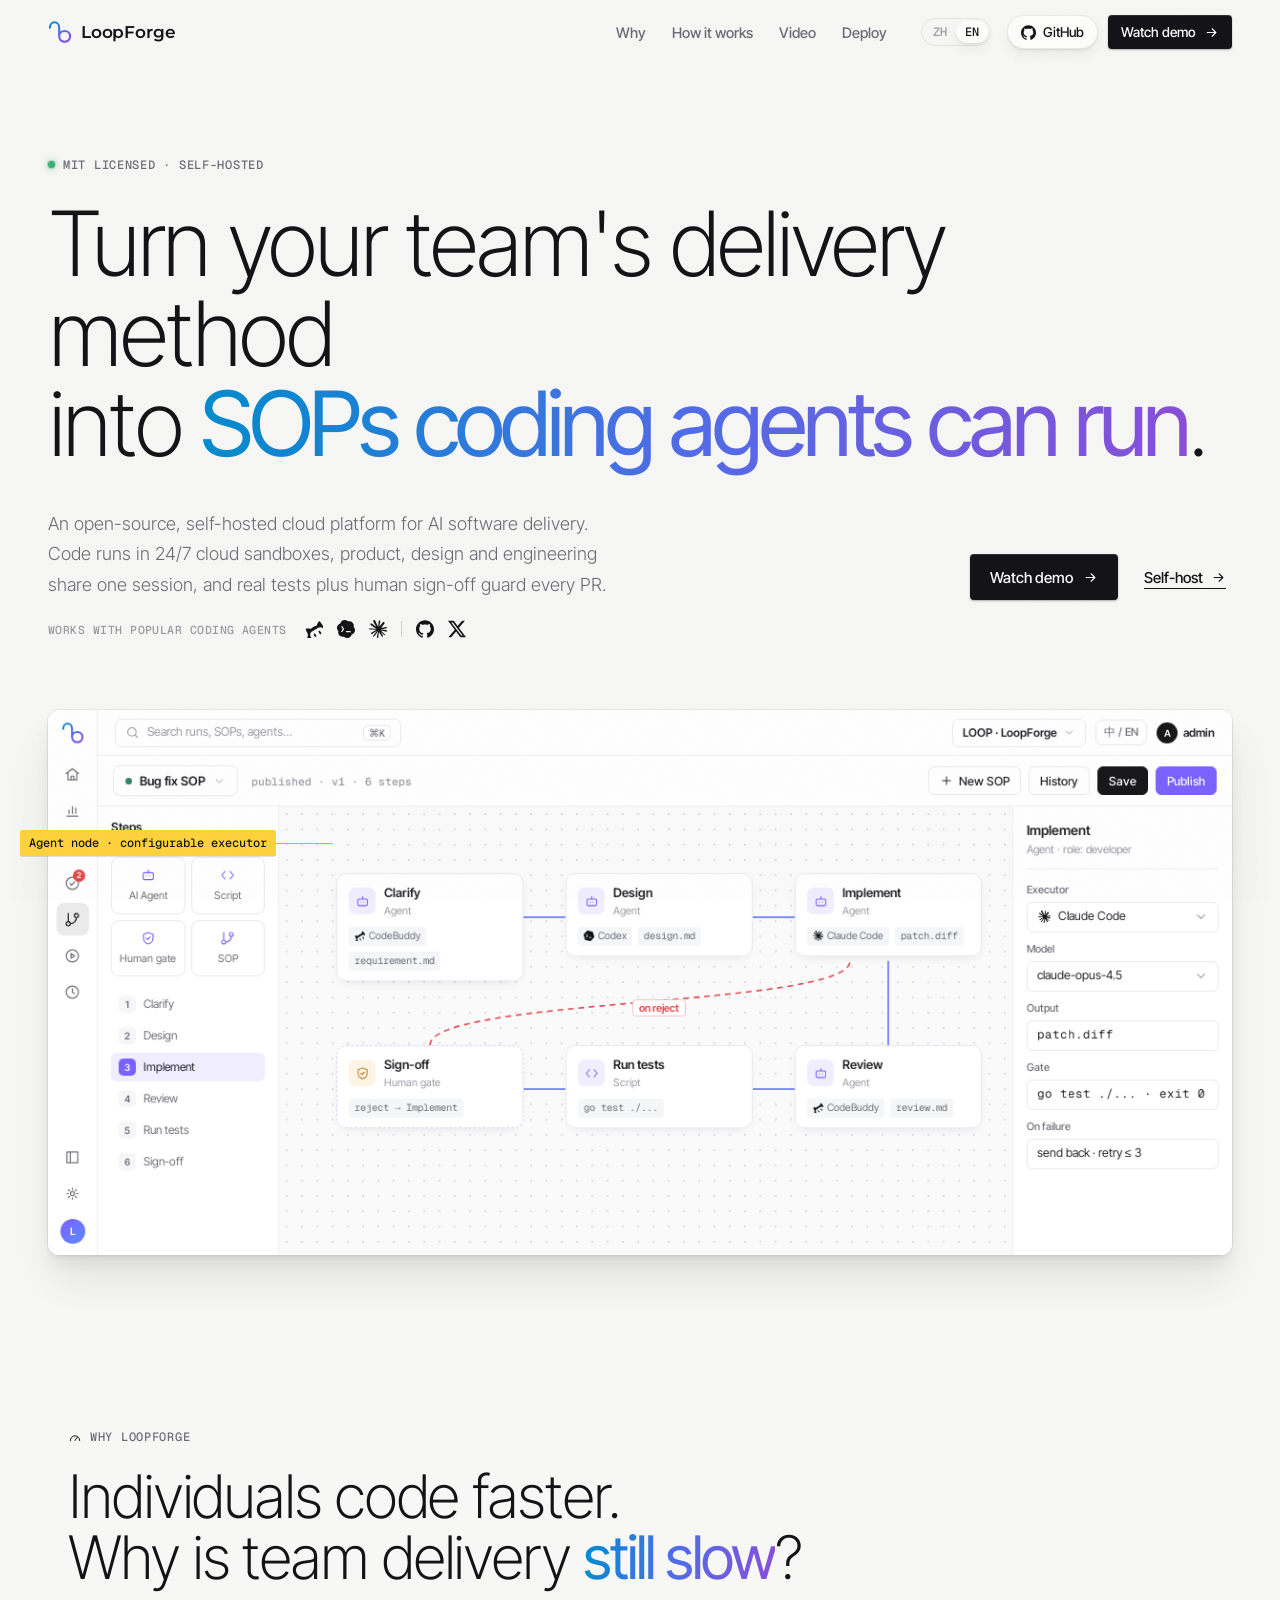
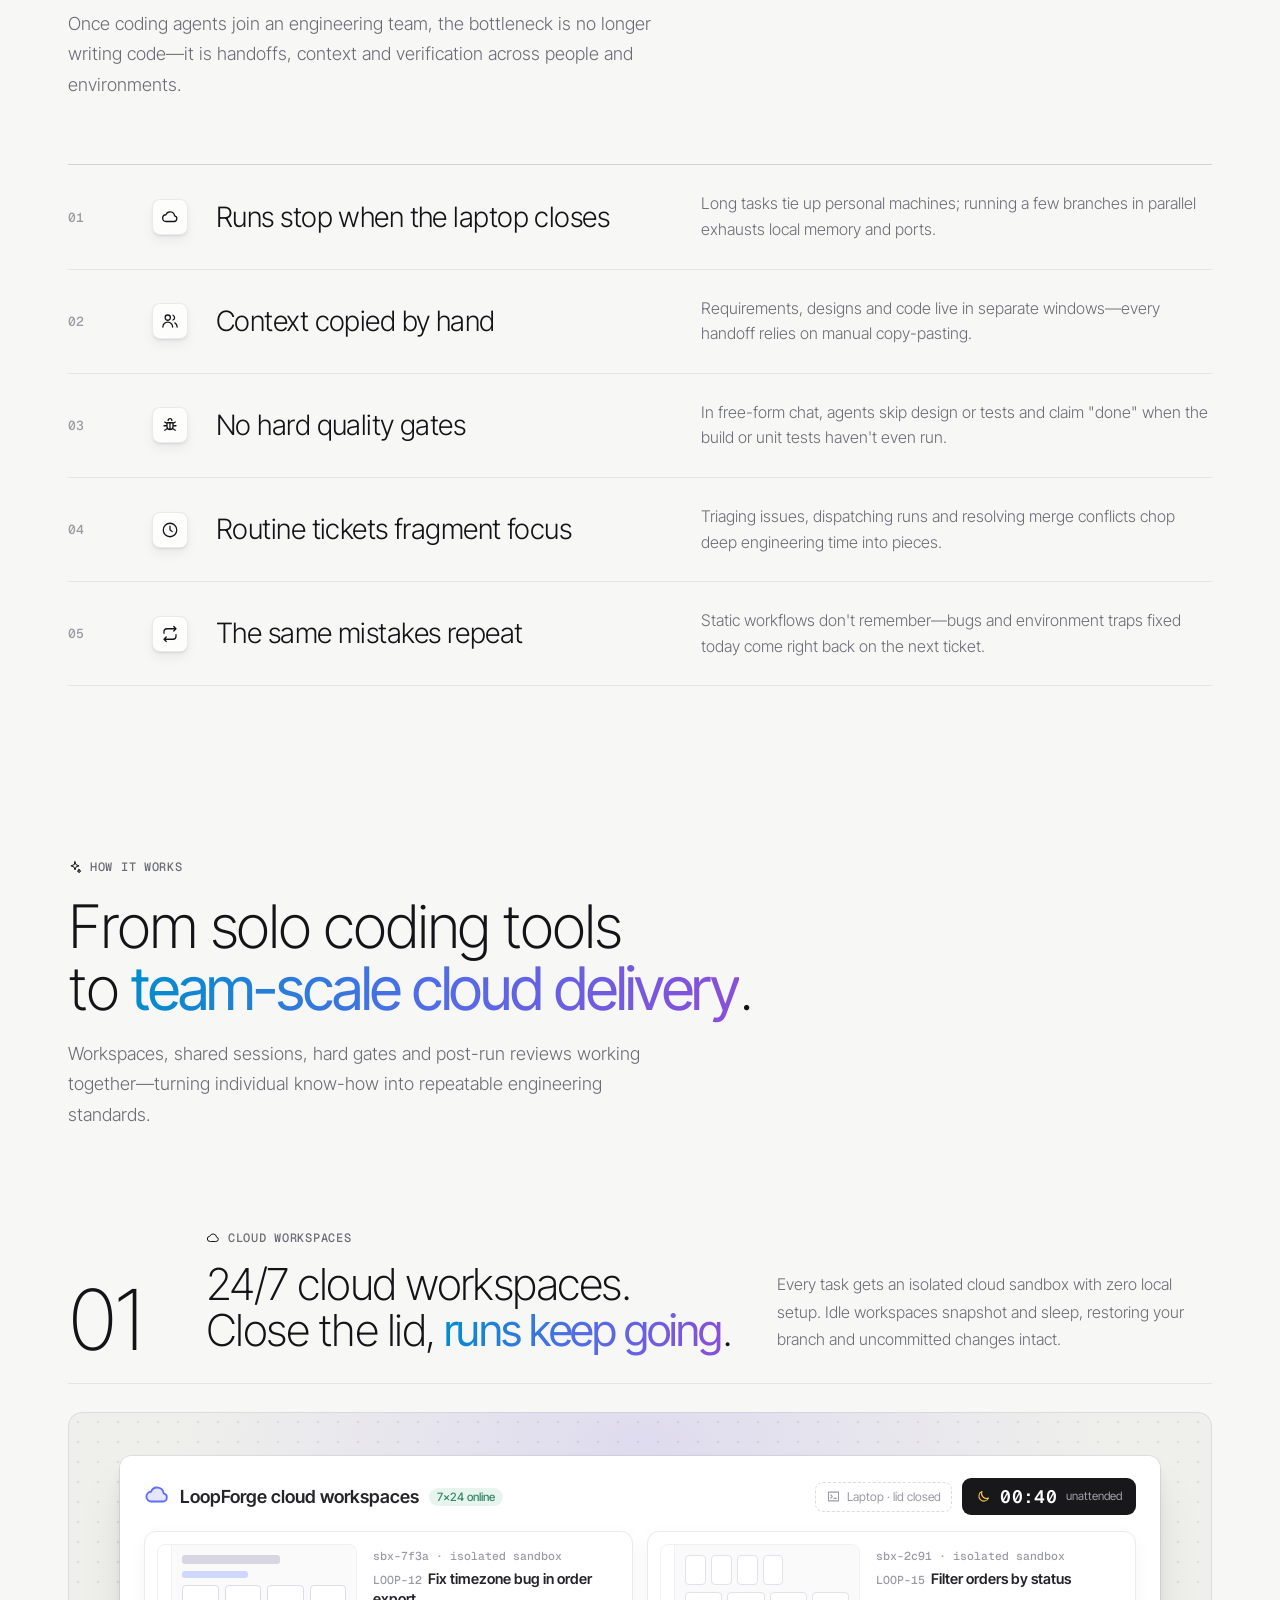
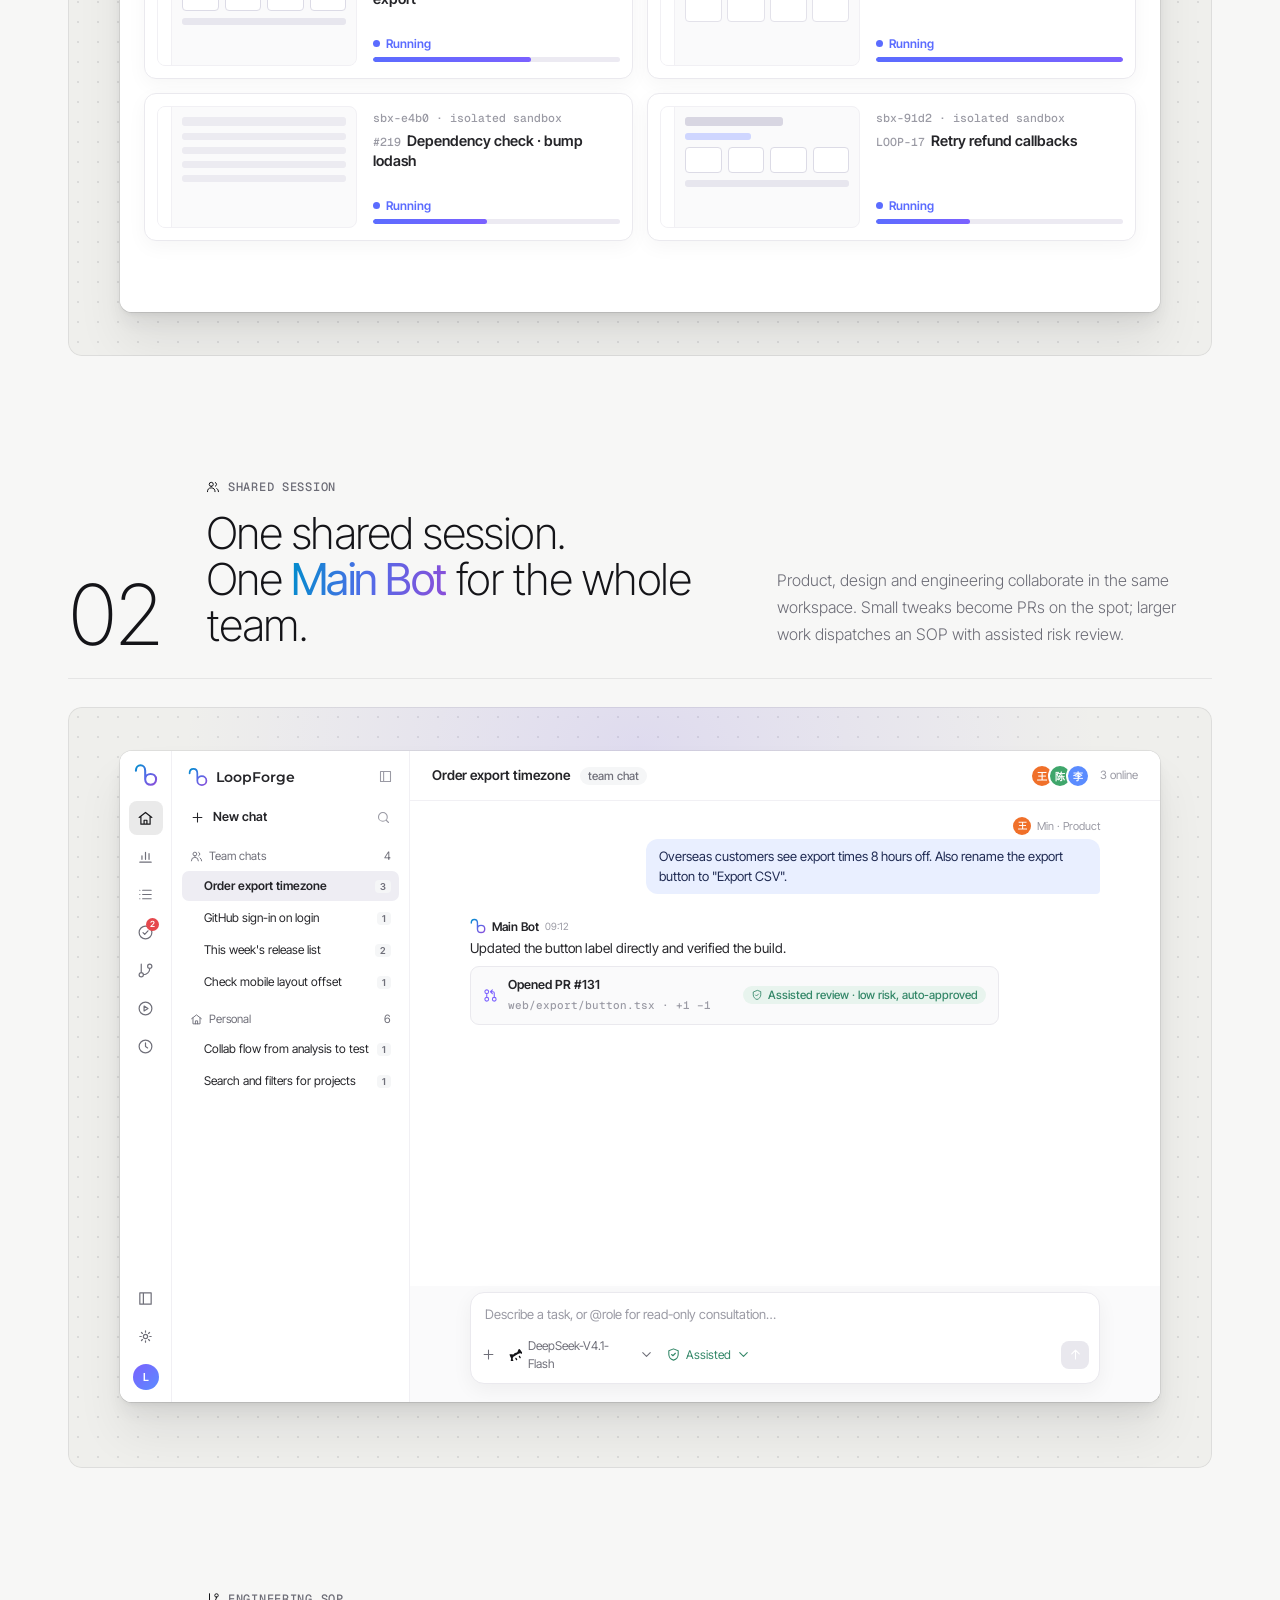
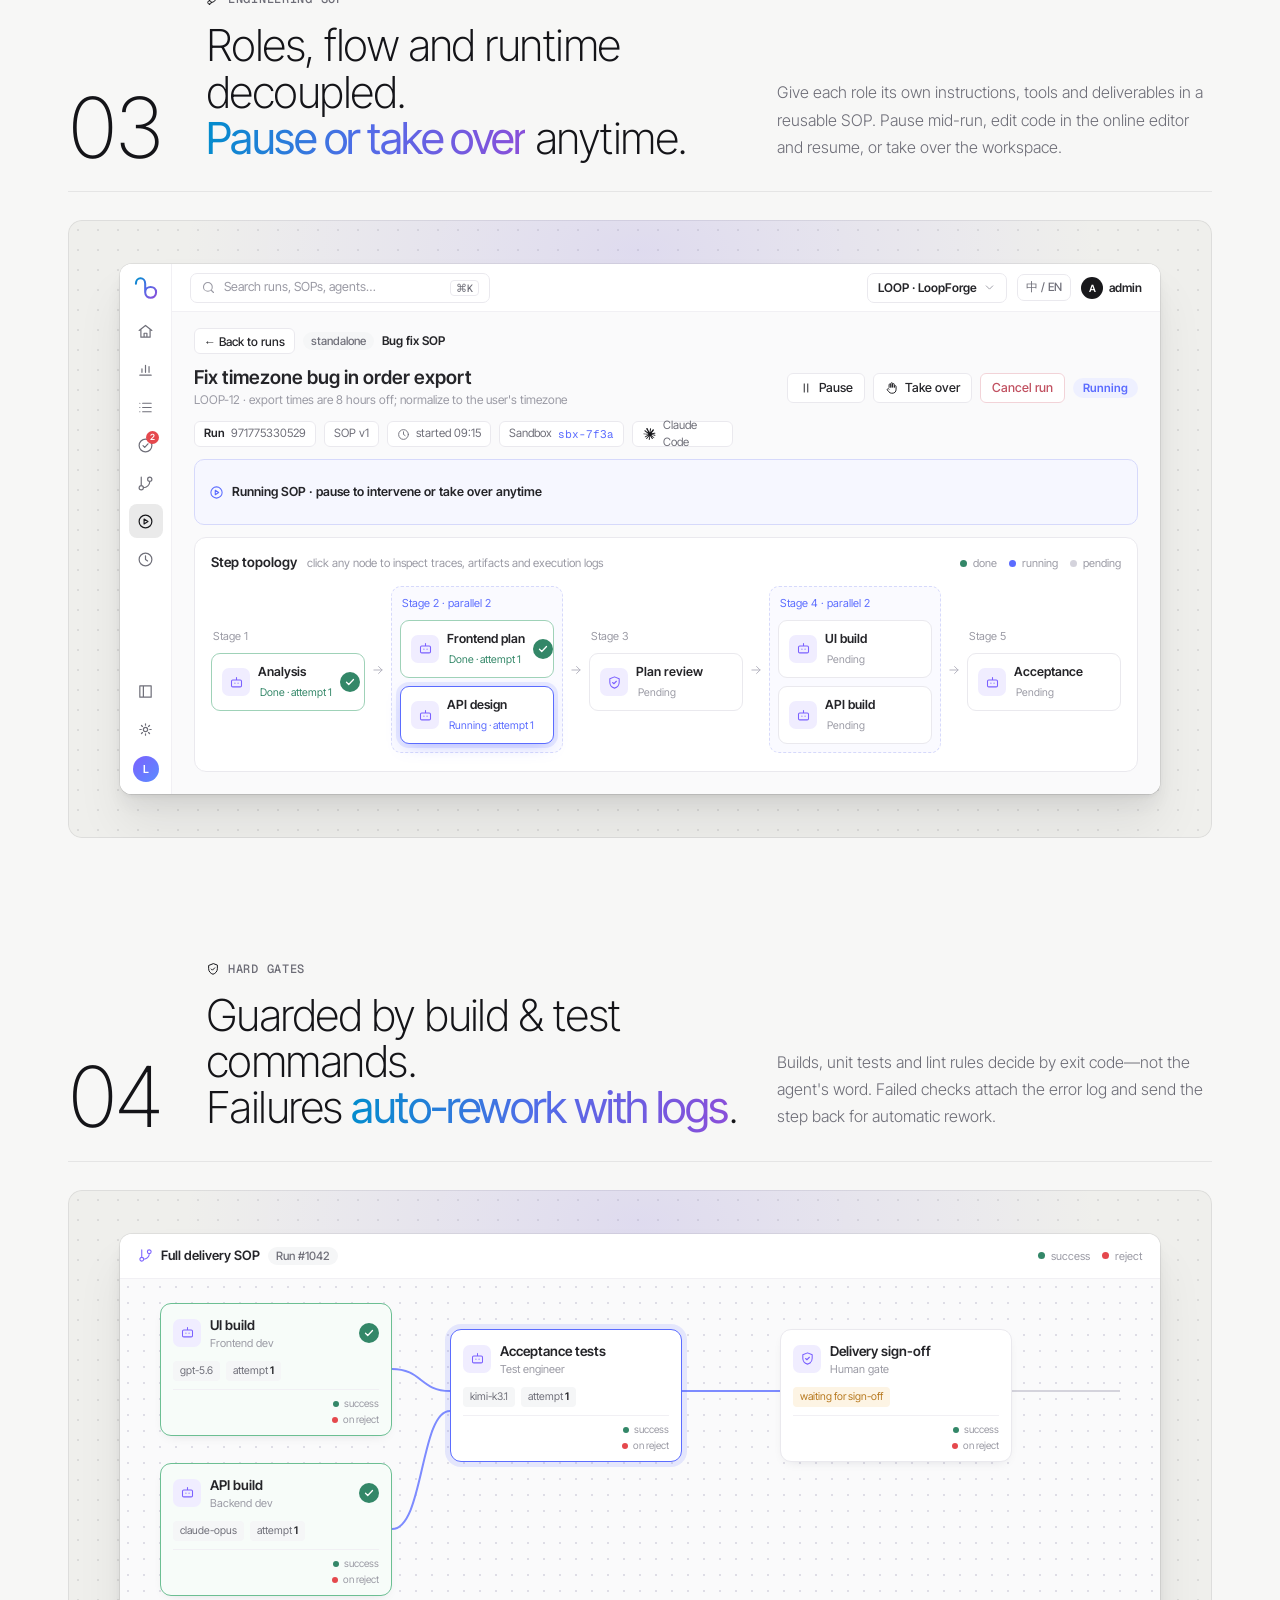
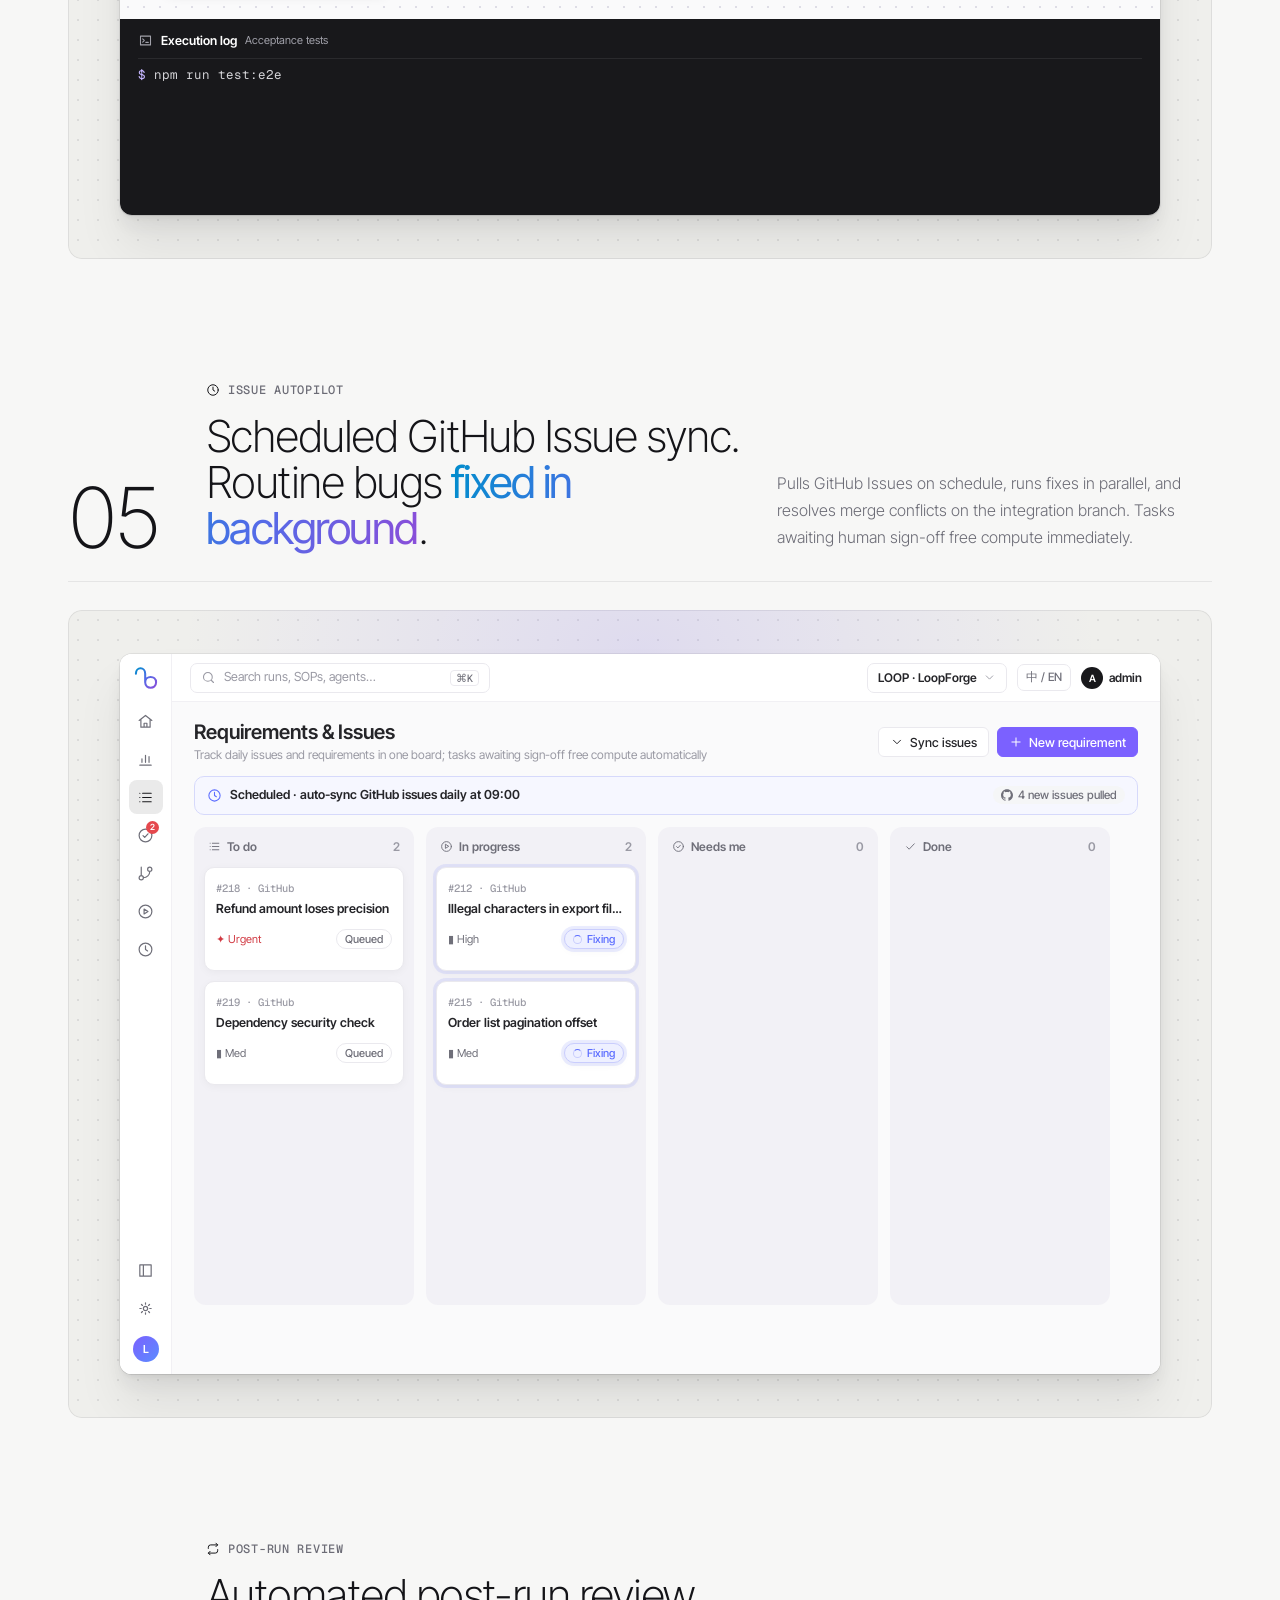
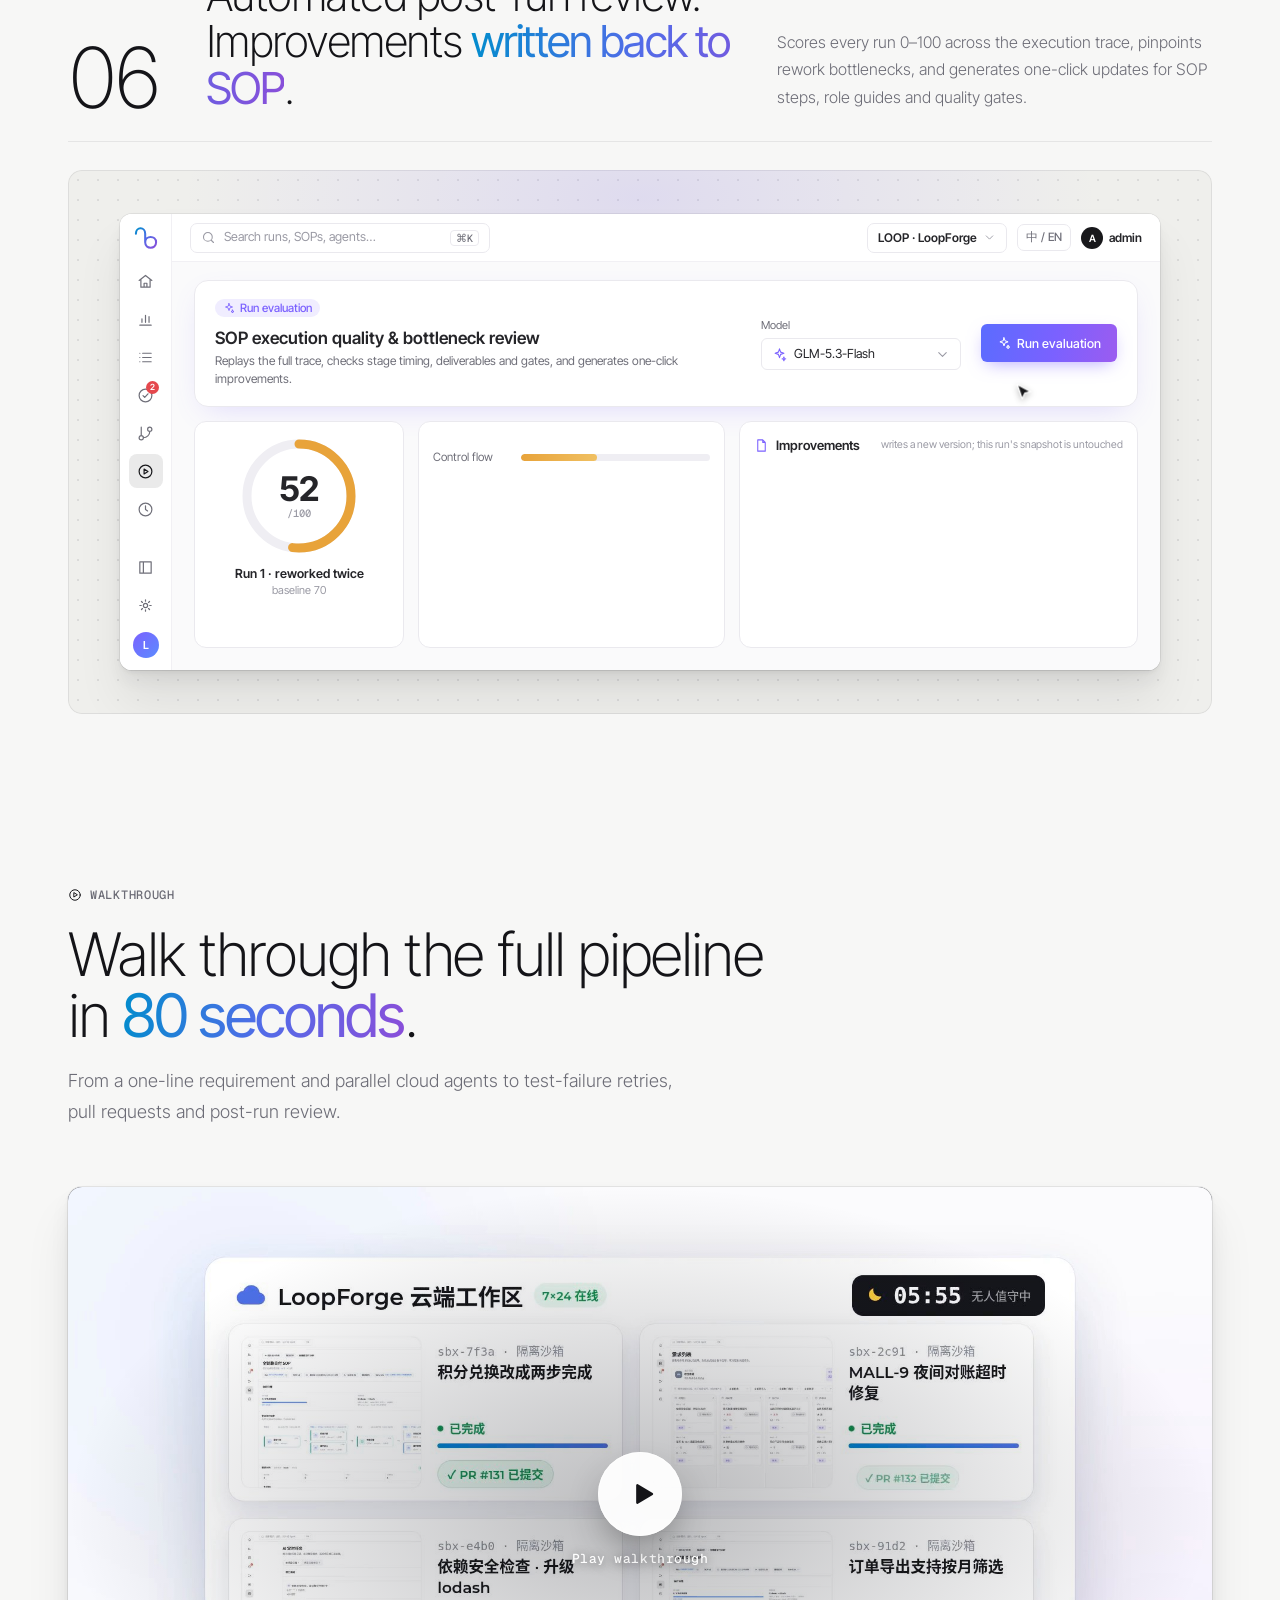
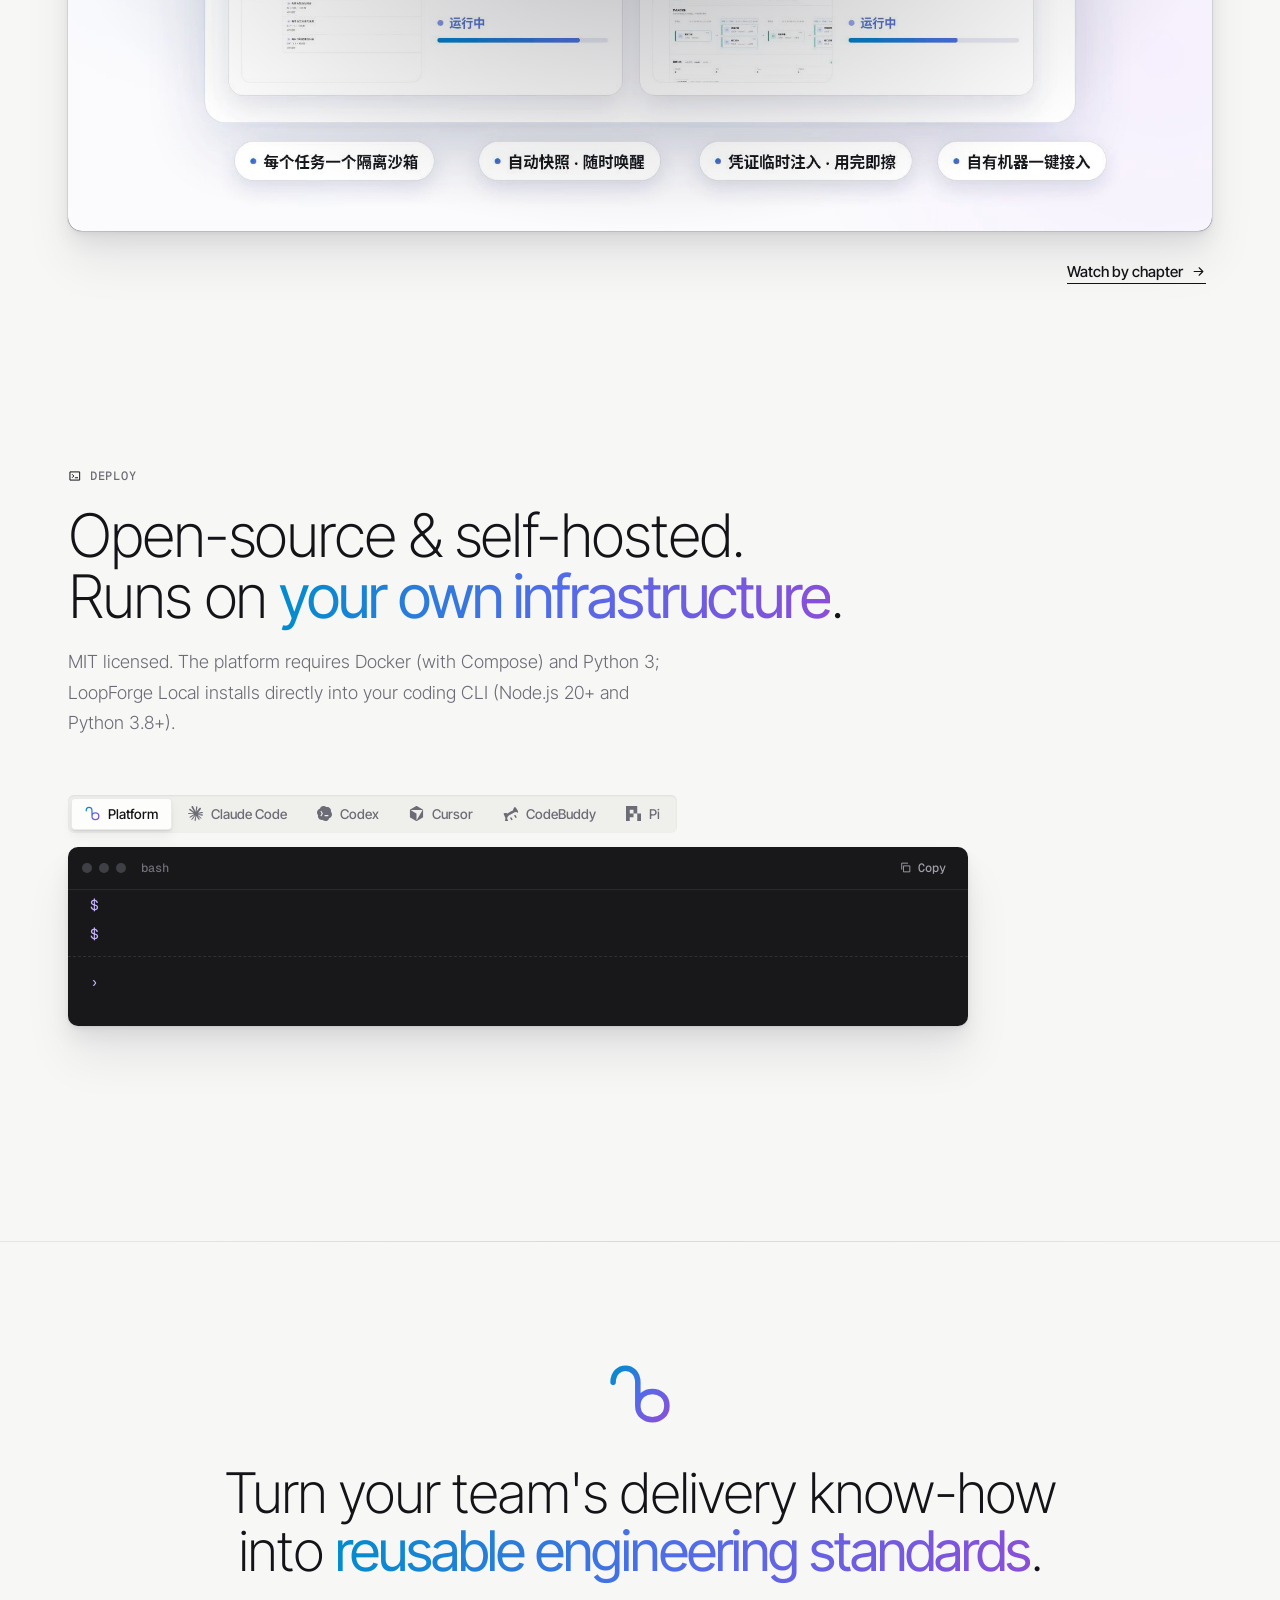
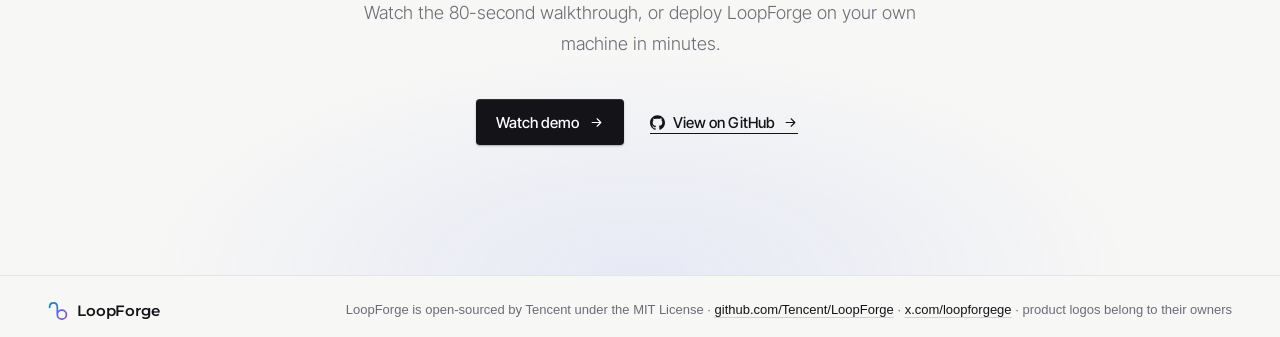
==== commit daf03a33: "Add motion layer: icon row stagger/tooltips, button and nav micro-interactions, scroll progress, sta" ====
--- a/index.html
+++ b/index.html
@@ -5,8 +5,8 @@
 <meta property="og:type" content="website"><meta property="og:url" content="https://loopforge.cn/">
 <meta name="referrer" content="no-referrer"><link rel="icon" type="image/svg+xml" href="favicon.svg">
 <link rel="preload" href="site/fonts/inter-tight-latin-wght-normal.woff2" as="font" type="font/woff2" crossorigin>
-<link rel="stylesheet" href="site/site.css?v=25">
+<link rel="stylesheet" href="site/site.css?v=26">
 </head><body>
 <div id="app"></div>
-<script src="site/content.js?v=25"></script><script src="site/flow.js?v=25"></script>
+<script src="site/content.js?v=26"></script><script src="site/flow.js?v=26"></script>
 </body></html>
--- a/site/site.css
+++ b/site/site.css
@@ -79,7 +79,7 @@
 .hxr{display:grid;grid-template-columns:minmax(0,580px) auto;justify-content:space-between;align-items:end;gap:20px 48px}.hxr .sub{margin:0;font-size:18px;max-width:580px}.hxr .cta{margin:0}.hxr .ags{grid-column:1;margin-top:0}
 .cta{display:flex;align-items:center;gap:20px;margin-top:28px}
 .ags{display:flex;align-items:center;gap:14px;margin-top:30px;color:var(--ink)}.ags small{font:500 11.5px var(--mono);letter-spacing:.04em;color:var(--faint);text-transform:uppercase;margin-right:4px}
-.ags>span:not(.sep),.ags>a{display:flex;align-items:center;line-height:0}.ags>a{color:var(--ink);transition:opacity .2s}.ags>a:hover{opacity:.6}.ags .mk{width:18px;height:18px;flex-basis:18px}.ags .sep{width:1px;height:16px;background:var(--edge)}
+.ags>span:not(.sep),.ags>a{display:flex;align-items:center;line-height:0}.ags>a{color:var(--ink)}.ags .mk{width:18px;height:18px;flex-basis:18px}.ags .sep{width:1px;height:16px;background:var(--edge)}
 .hwin{position:relative;margin:72px 0 0;padding:0 0 0}
 .atag{position:absolute;z-index:3;display:flex;align-items:center;pointer-events:none}
 .atag b{font:500 12px/1 var(--mono);color:var(--ink);background:#FFD33D;padding:7px 9px;border-radius:2px;box-shadow:0 1px 0 rgba(0,0,0,.12);white-space:nowrap}
@@ -350,4 +350,33 @@
  .fin{margin-top:110px;padding:80px 18px 90px}
  .ft{flex-direction:column;align-items:flex-start;padding:22px 18px 32px}
 }
+/* ---------- motion layer ---------- */
+.nprog{position:absolute;left:0;right:0;bottom:-1px;height:1.5px;background:linear-gradient(90deg,#008DCC,#526CE8 50%,#8A4ED9);transform:scaleX(0);transform-origin:0 50%;opacity:0;transition:opacity .3s}.nav.sc .nprog{opacity:1}
+.links a:after{content:"";position:absolute;left:12px;right:12px;bottom:1px;height:1px;background:currentColor;transform:scaleX(0);transition:transform .35s var(--e-out)}.links a:hover:after{transform:scaleX(1)}
+.lang button{transition:background .25s,color .25s,box-shadow .25s}.lang button:not(.on):hover{color:var(--ink)}
+.btn-k{position:relative;overflow:hidden;transition:background .25s,transform .35s var(--e-out),box-shadow .35s var(--e-out)}
+.btn-k:after{content:"";position:absolute;top:0;bottom:0;left:-60%;width:40%;background:linear-gradient(100deg,transparent,rgba(255,255,255,.18),transparent);transform:skewX(-18deg);pointer-events:none}
+.btn-k:hover{transform:translateY(-1px);box-shadow:0 10px 24px -10px rgba(20,20,30,.55)}.btn-k:hover:after{left:130%;transition:left .7s var(--e-out)}
+.btn-k:active,.btn-t:active,.ghs:active,.tabs button:active,.ibh button:active,.rp:active{transform:scale(.97);transition-duration:.08s}
+.ghs{transition:transform .35s var(--e-out),box-shadow .35s var(--e-out),border-color .25s}.ghs .mk{transition:transform .5s var(--e-spr)}
+.ghs:hover{transform:translateY(-1px);border-color:var(--edge);box-shadow:0 8px 18px -10px rgba(20,20,30,.35)}.ghs:hover .mk{transform:rotate(-10deg) scale(1.1)}
+.btn-t .mk{transition:transform .5s var(--e-spr)}.btn-t:hover .mk{transform:rotate(-10deg) scale(1.1)}
+.ag{position:relative;cursor:default;transition:opacity .25s,transform .45s var(--e-spr)}a.ag{cursor:pointer}
+.ags.on .ag{animation:agin .7s var(--e-spr) calc(.15s + var(--i)*70ms) backwards}.ags.on .sep{animation:sepin .5s var(--e-out) .4s backwards}
+@keyframes agin{from{opacity:0;transform:translateY(10px) scale(.5) rotate(-20deg)}}@keyframes sepin{from{transform:scaleY(0)}}
+.ags:hover .ag:not(:hover){opacity:.4}.ag:hover{transform:translateY(-3px) scale(1.18)}
+.ag:after{content:attr(data-tip);position:absolute;left:50%;bottom:calc(100% + 10px);padding:4px 8px;border-radius:5px;background:var(--ink);color:#fff;font:500 11px/1.3 var(--sans);white-space:nowrap;letter-spacing:0;text-transform:none;opacity:0;transform:translate(-50%,4px);pointer-events:none;transition:opacity .2s,transform .3s var(--e-out)}
+.ag:hover:after{opacity:1;transform:translate(-50%,0)}
+.pn,.pain h3{transition:color .3s,transform .45s var(--e-out)}.pi{transition:transform .5s var(--e-spr),box-shadow .3s,color .3s}.pi .ic{transition:transform .5s var(--e-spr)}
+.pain:hover .pn{color:var(--acc)}.pain:hover h3{transform:translateX(6px)}.pain:hover .pi{transform:translateY(-2px);color:var(--acc);box-shadow:0 8px 18px -8px rgba(82,108,232,.45),inset 0 0 0 1px rgba(82,108,232,.3)}.pain:hover .pi .ic{transform:rotate(-12deg) scale(1.1)}
+.kick .ic{transition:transform .5s var(--e-spr)}.sec-h:hover .kick .ic,.sth:hover .kick .ic{transform:rotate(-12deg) scale(1.15)}
+.stn{transition:opacity .4s,transform .6s var(--e-out)}.stp:hover .stn{transform:translateX(4px)}
+.stage{transition:box-shadow .4s}.stage:hover{box-shadow:inset 0 0 0 1px var(--edge)}
+.stage:after{content:"";position:absolute;inset:0;pointer-events:none;opacity:0;transition:opacity .5s;background:radial-gradient(420px circle at var(--mx,50%) var(--my,50%),rgba(123,97,255,.10),transparent 65%)}.stage:hover:after{opacity:1}
+.rp{transition:opacity .4s var(--e-out),color .2s,transform .3s var(--e-out),box-shadow .3s}.rp:hover{transform:translateY(-1px);box-shadow:var(--lift2)}.rp .ic{transition:transform .6s var(--e-out)}.rp:hover .ic{transform:rotate(-360deg)}
+.ibh button{transition:background .2s,color .2s,transform .2s}.ibh button.ok{color:#4ade80}.ibh button.ok .ic{animation:okpop .45s var(--e-spr)}@keyframes okpop{from{transform:scale(.3);opacity:0}}
+.play i{position:relative}.play i:before{content:"";position:absolute;inset:0;border-radius:50%;border:1.5px solid rgba(255,255,255,.7);animation:ring 2.4s var(--e-out) infinite}@keyframes ring{from{transform:scale(1);opacity:.8}to{transform:scale(1.6);opacity:0}}
+.vframe{transition:box-shadow .5s var(--e-out),transform .5s var(--e-out)}.vframe:not(.on):hover{transform:translateY(-3px);box-shadow:0 0 0 1px var(--rule),0 30px 60px -30px rgba(20,20,30,.45)}
+.ft a:not(.brand){transition:text-decoration-color .25s,color .25s}.ft a:not(.brand):hover{text-decoration-color:var(--ink)}
+body.still .ag,body.still .sep,body.still .play i:before{animation:none!important}
 @media (prefers-reduced-motion:reduce){*{transition:none!important;animation:none!important}}
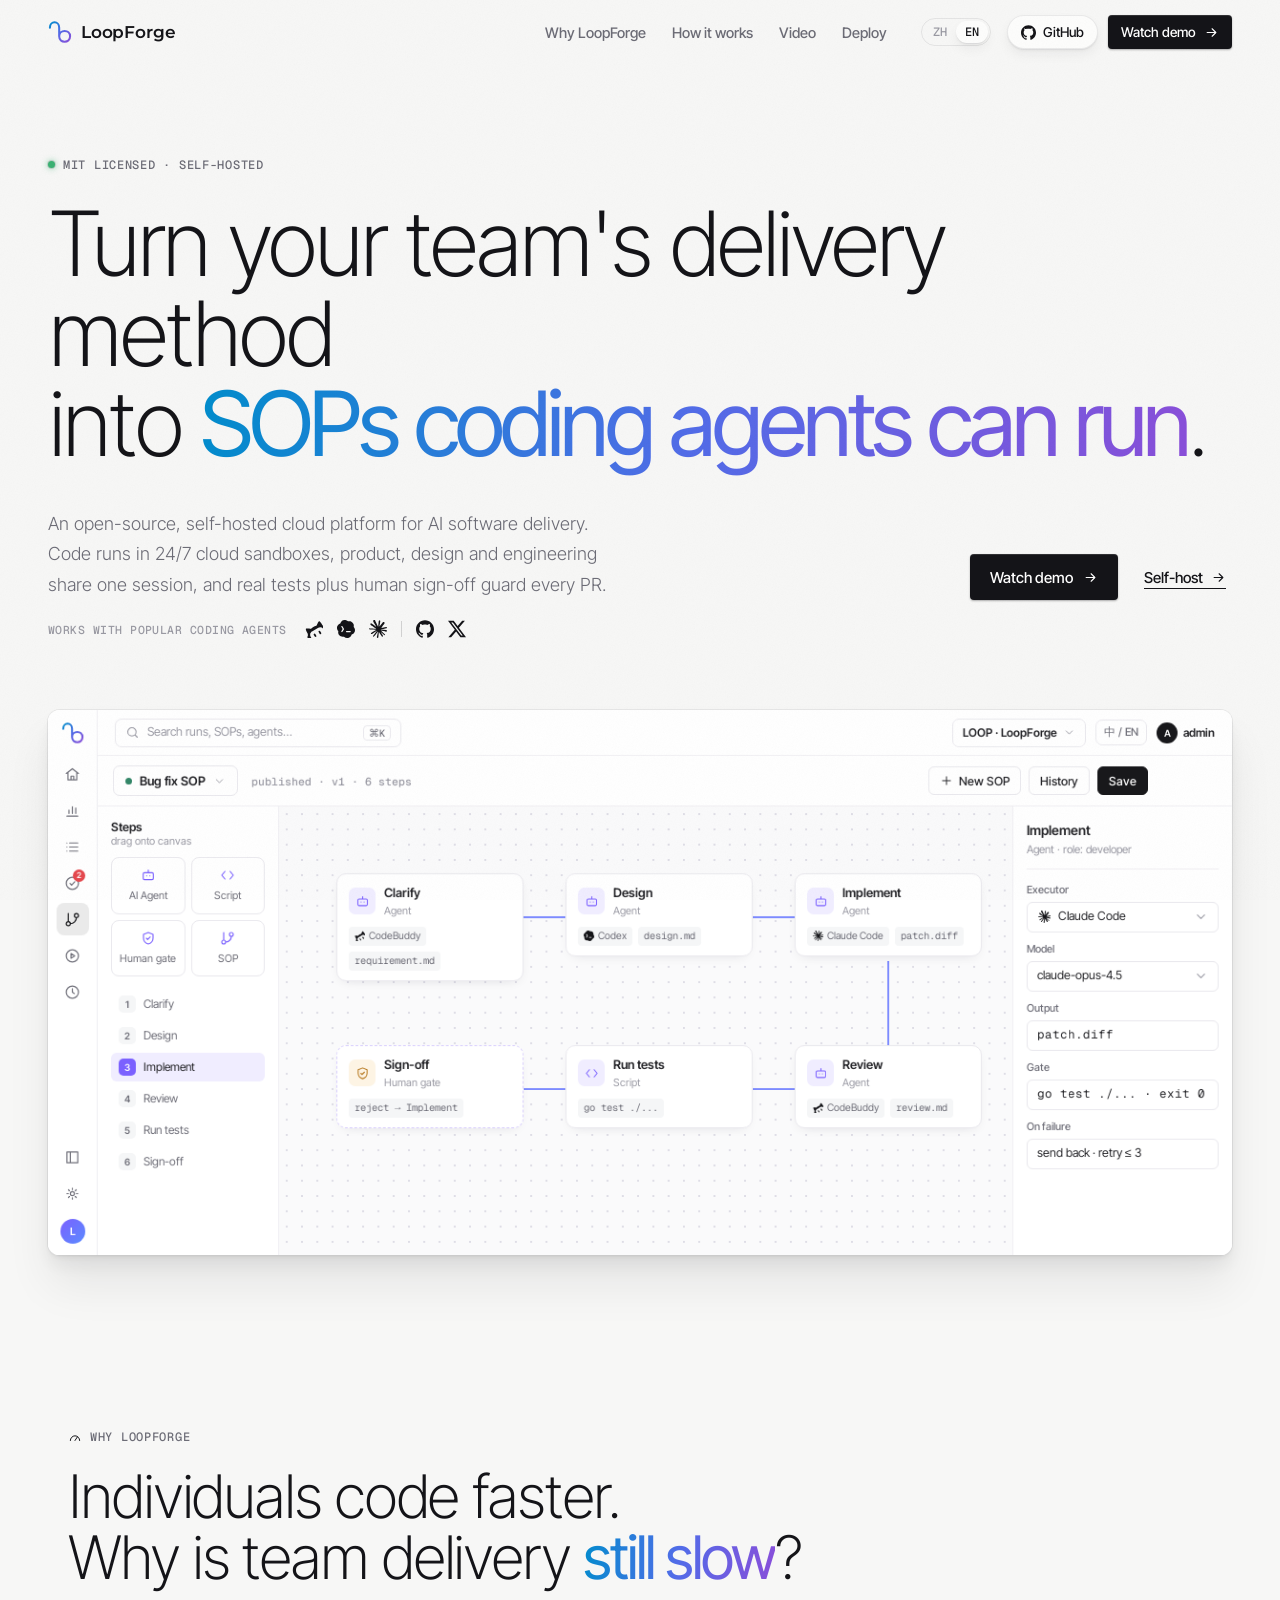
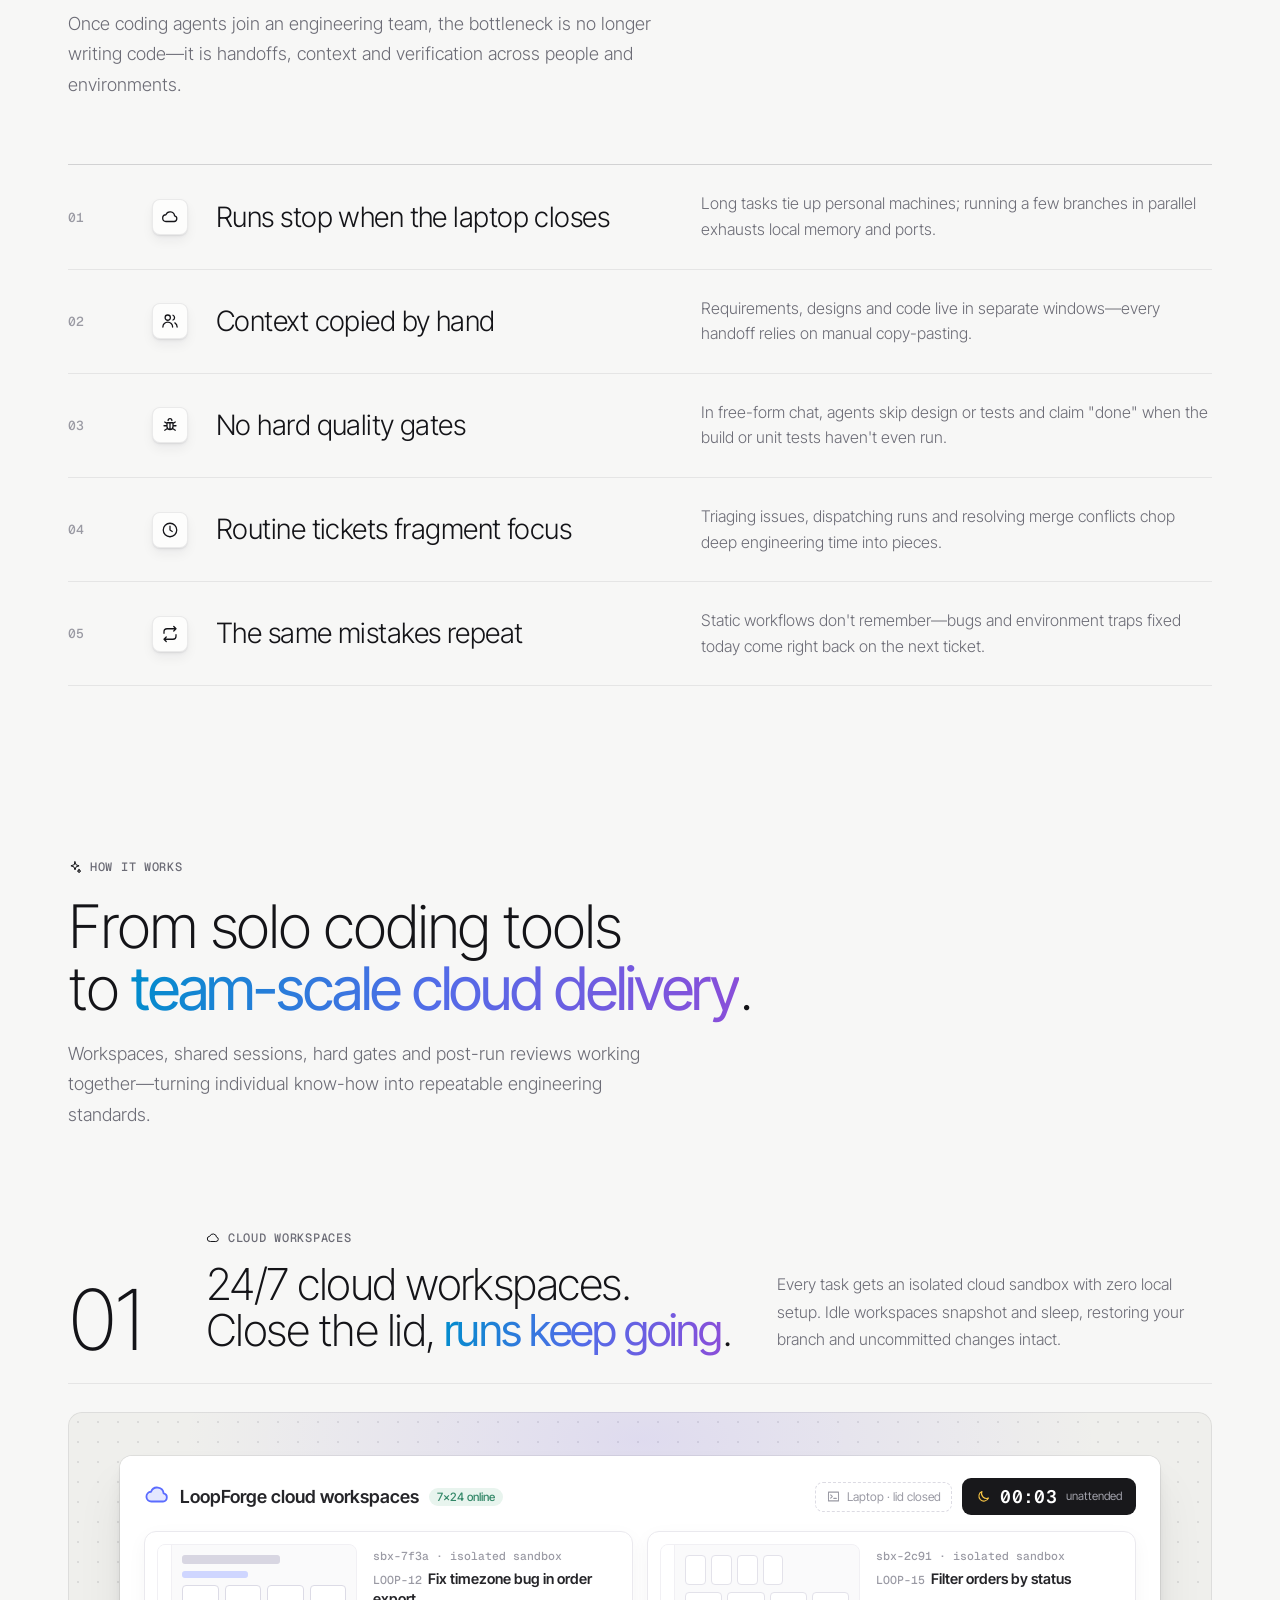
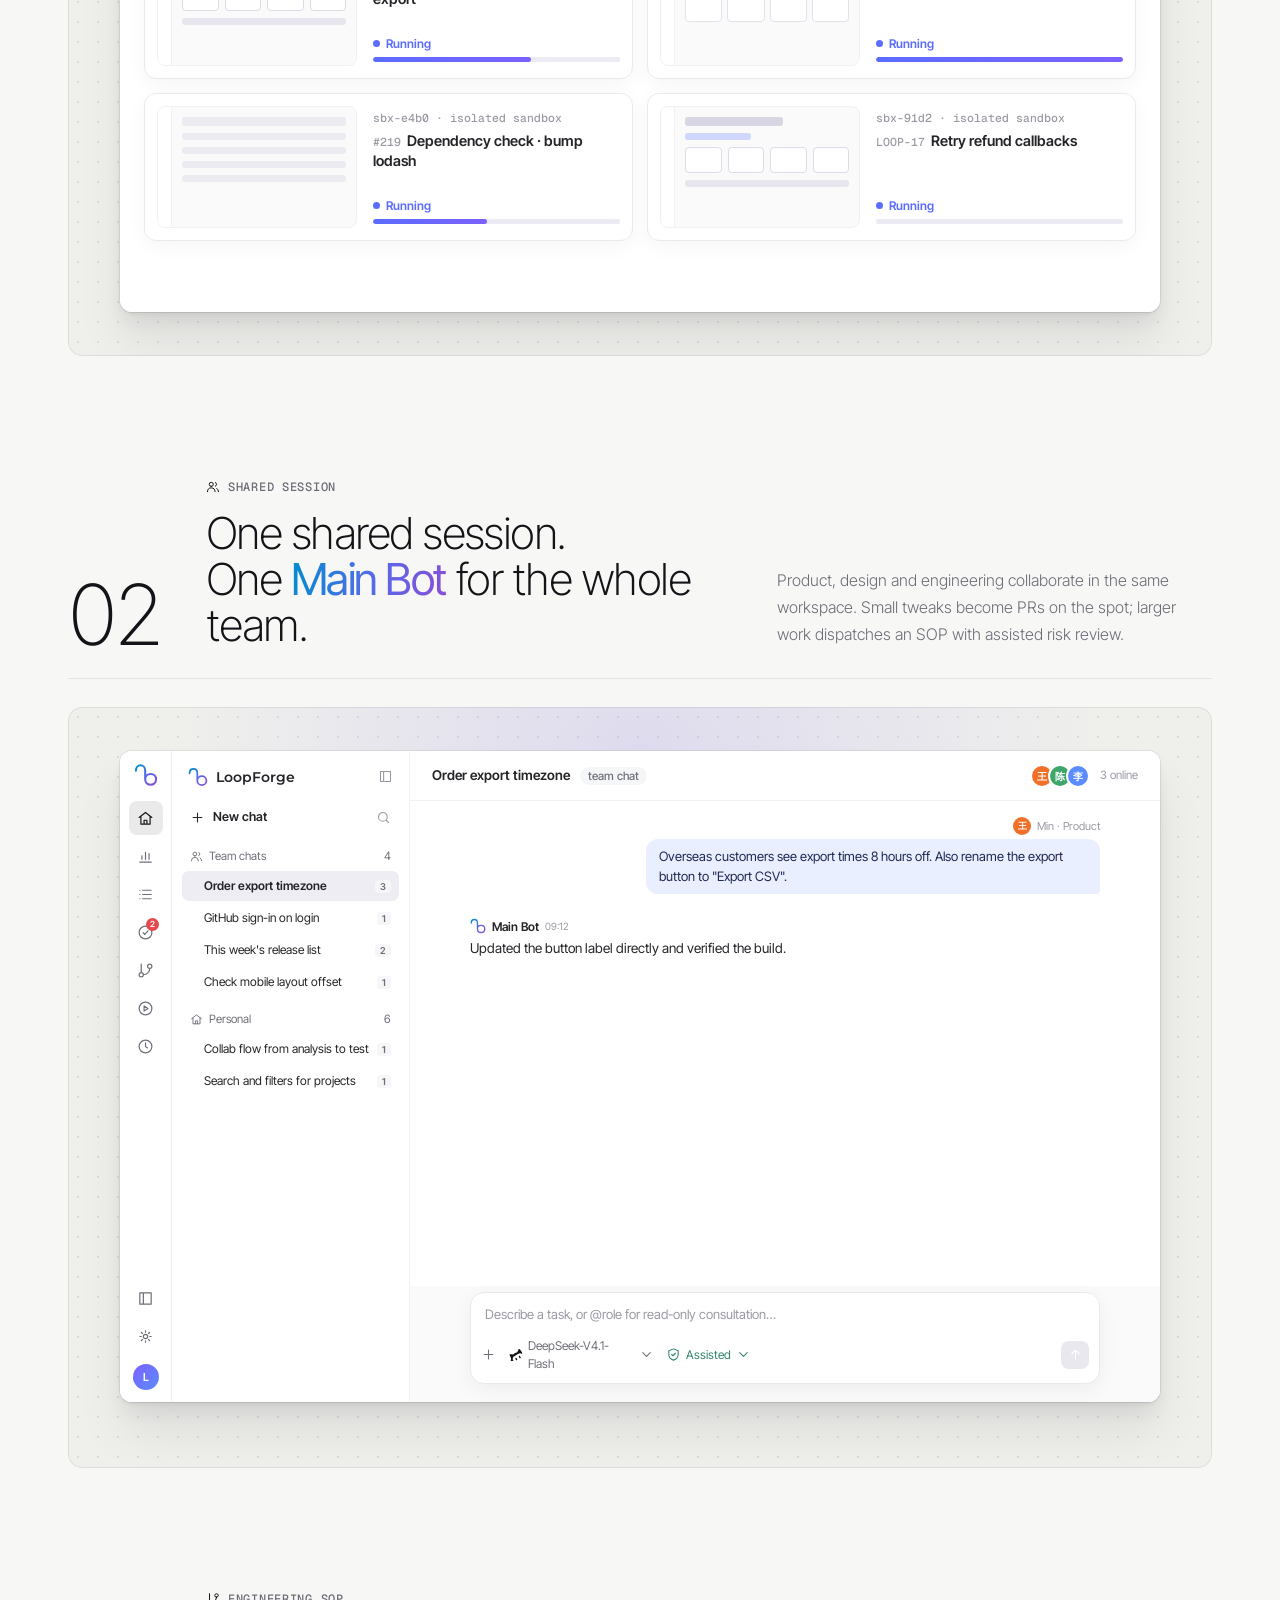
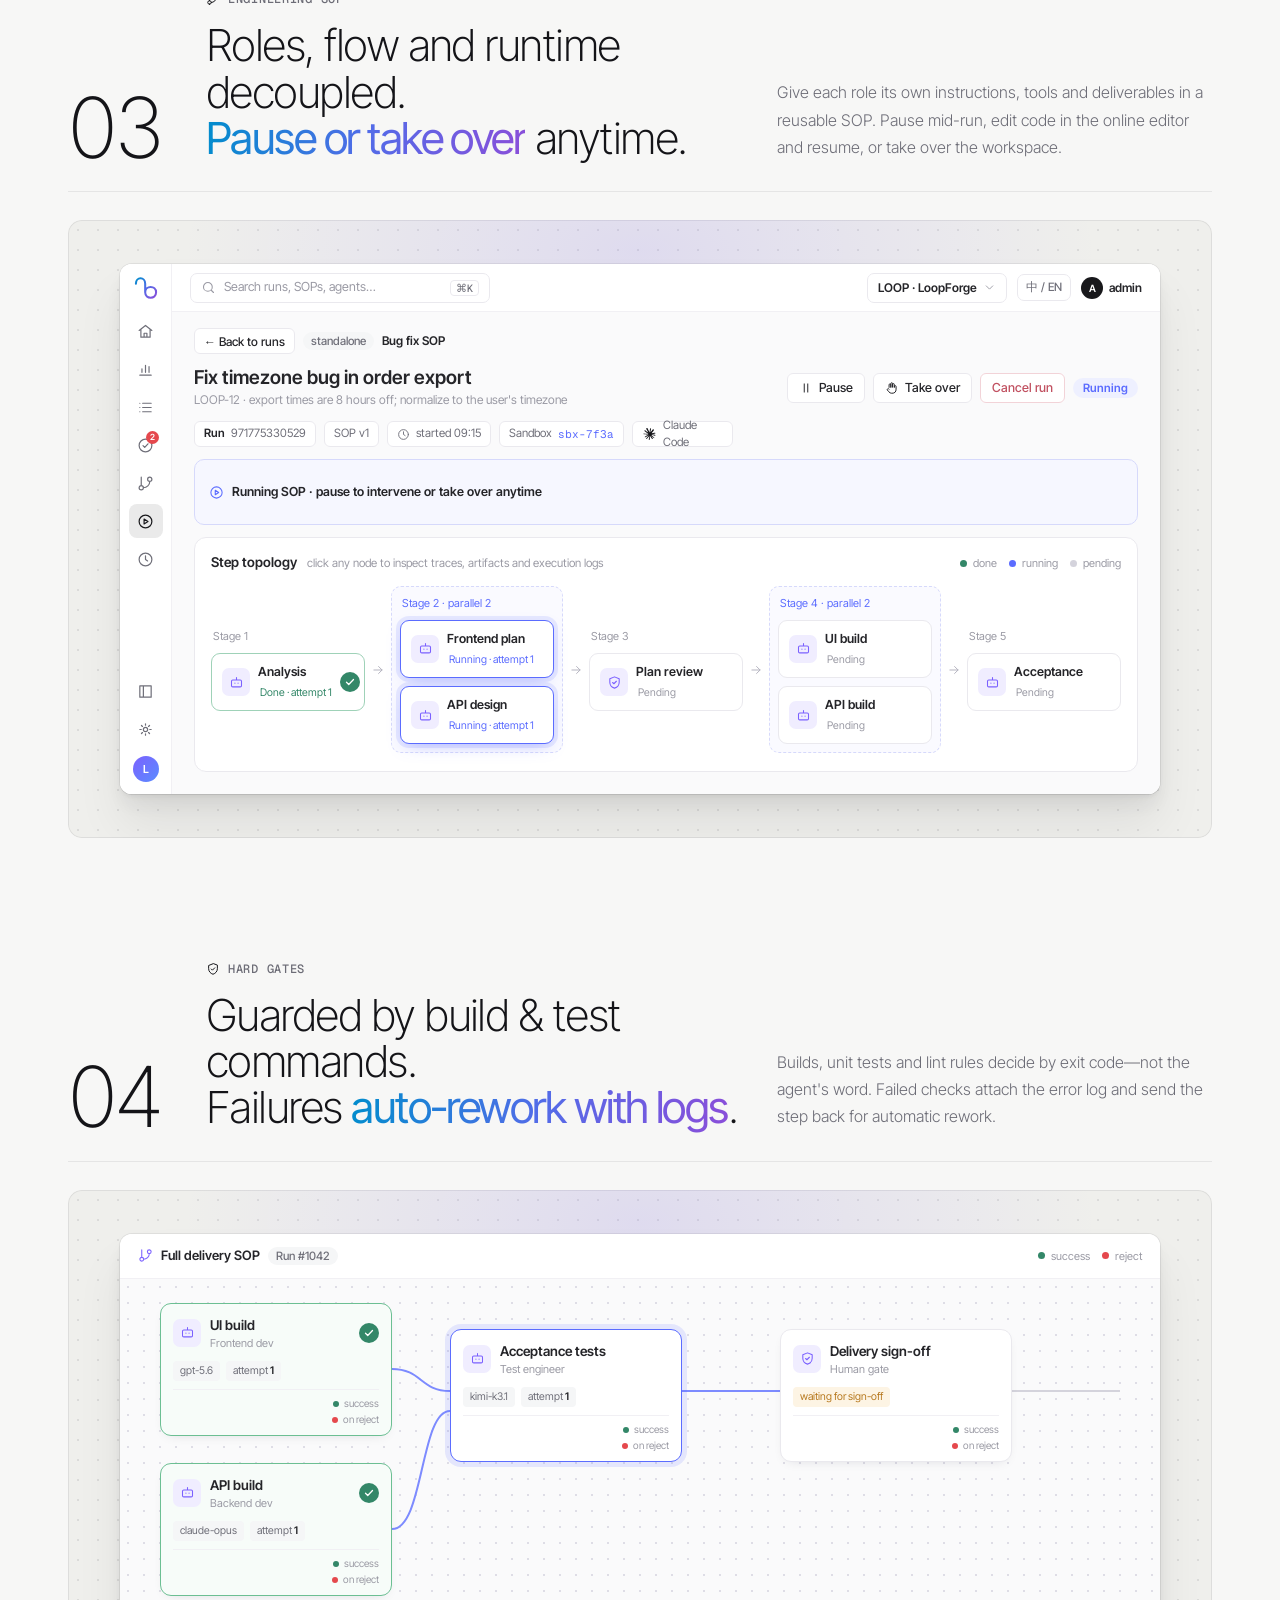
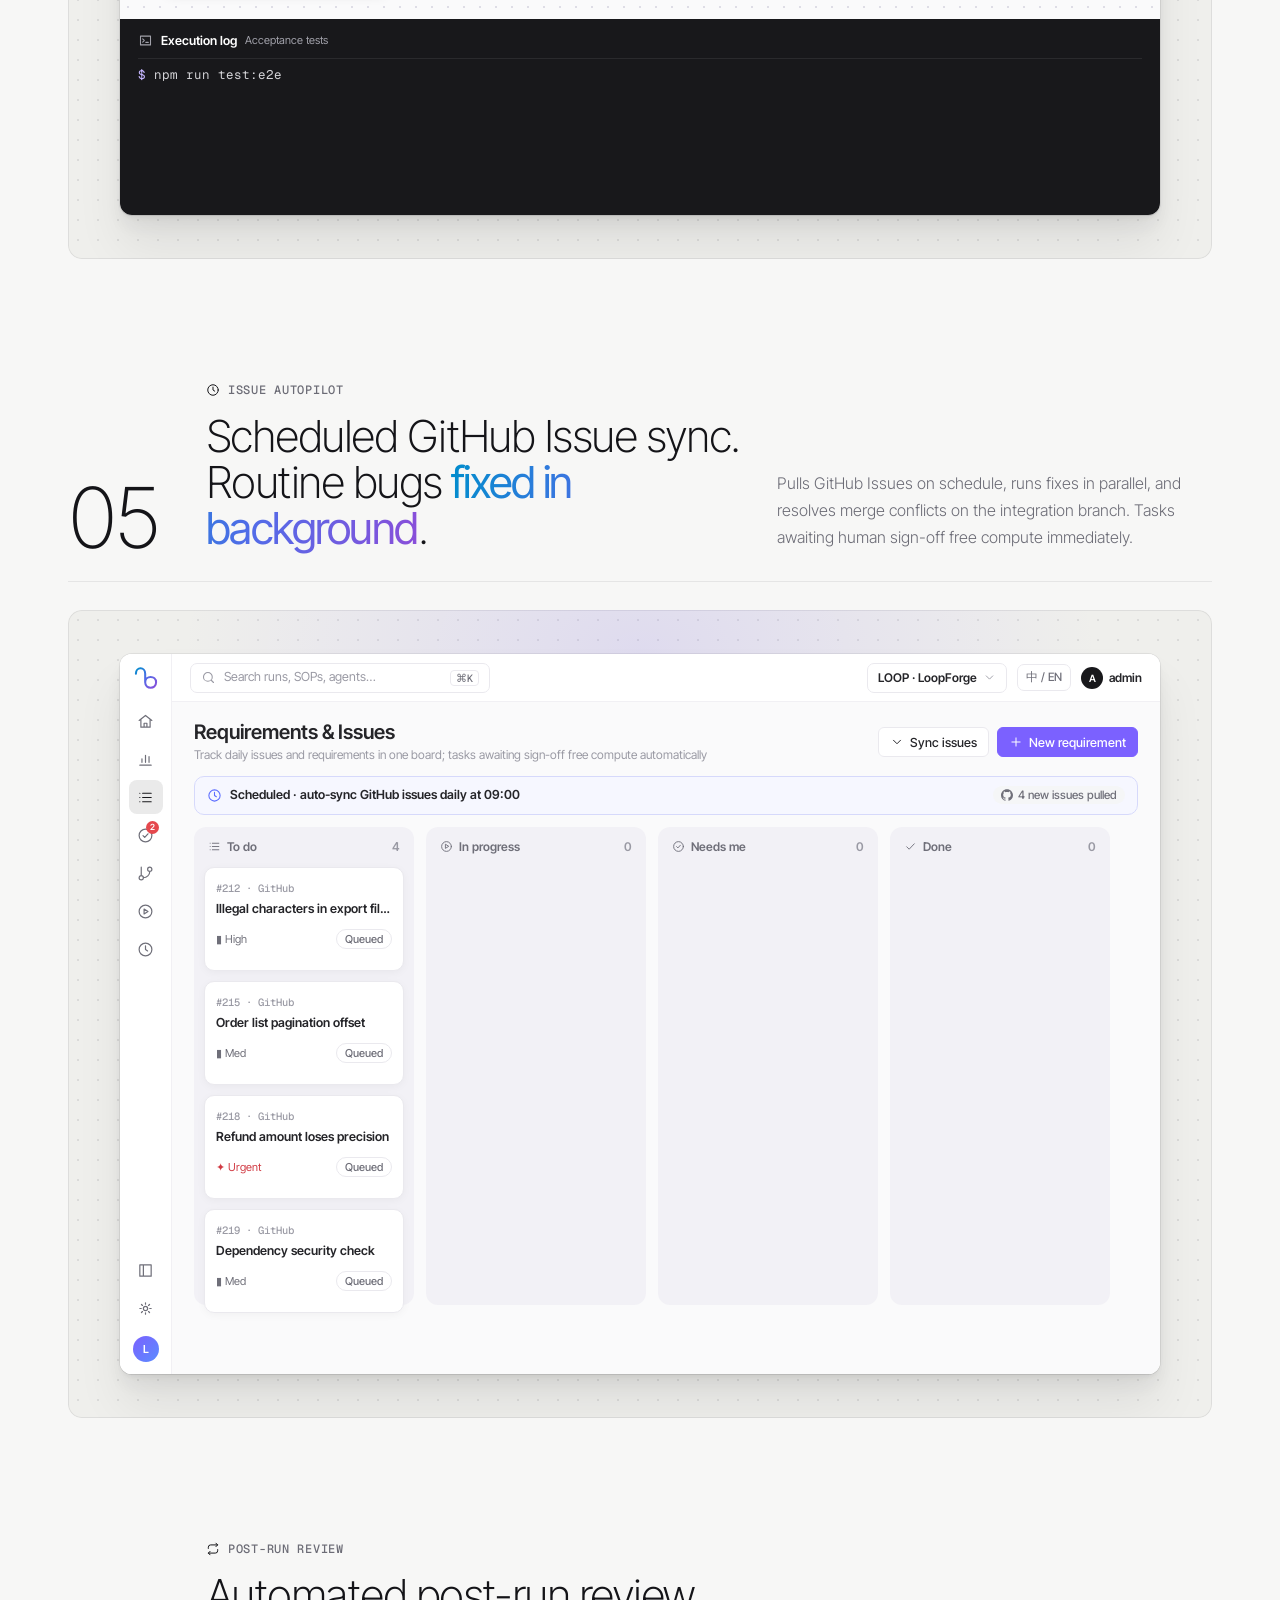
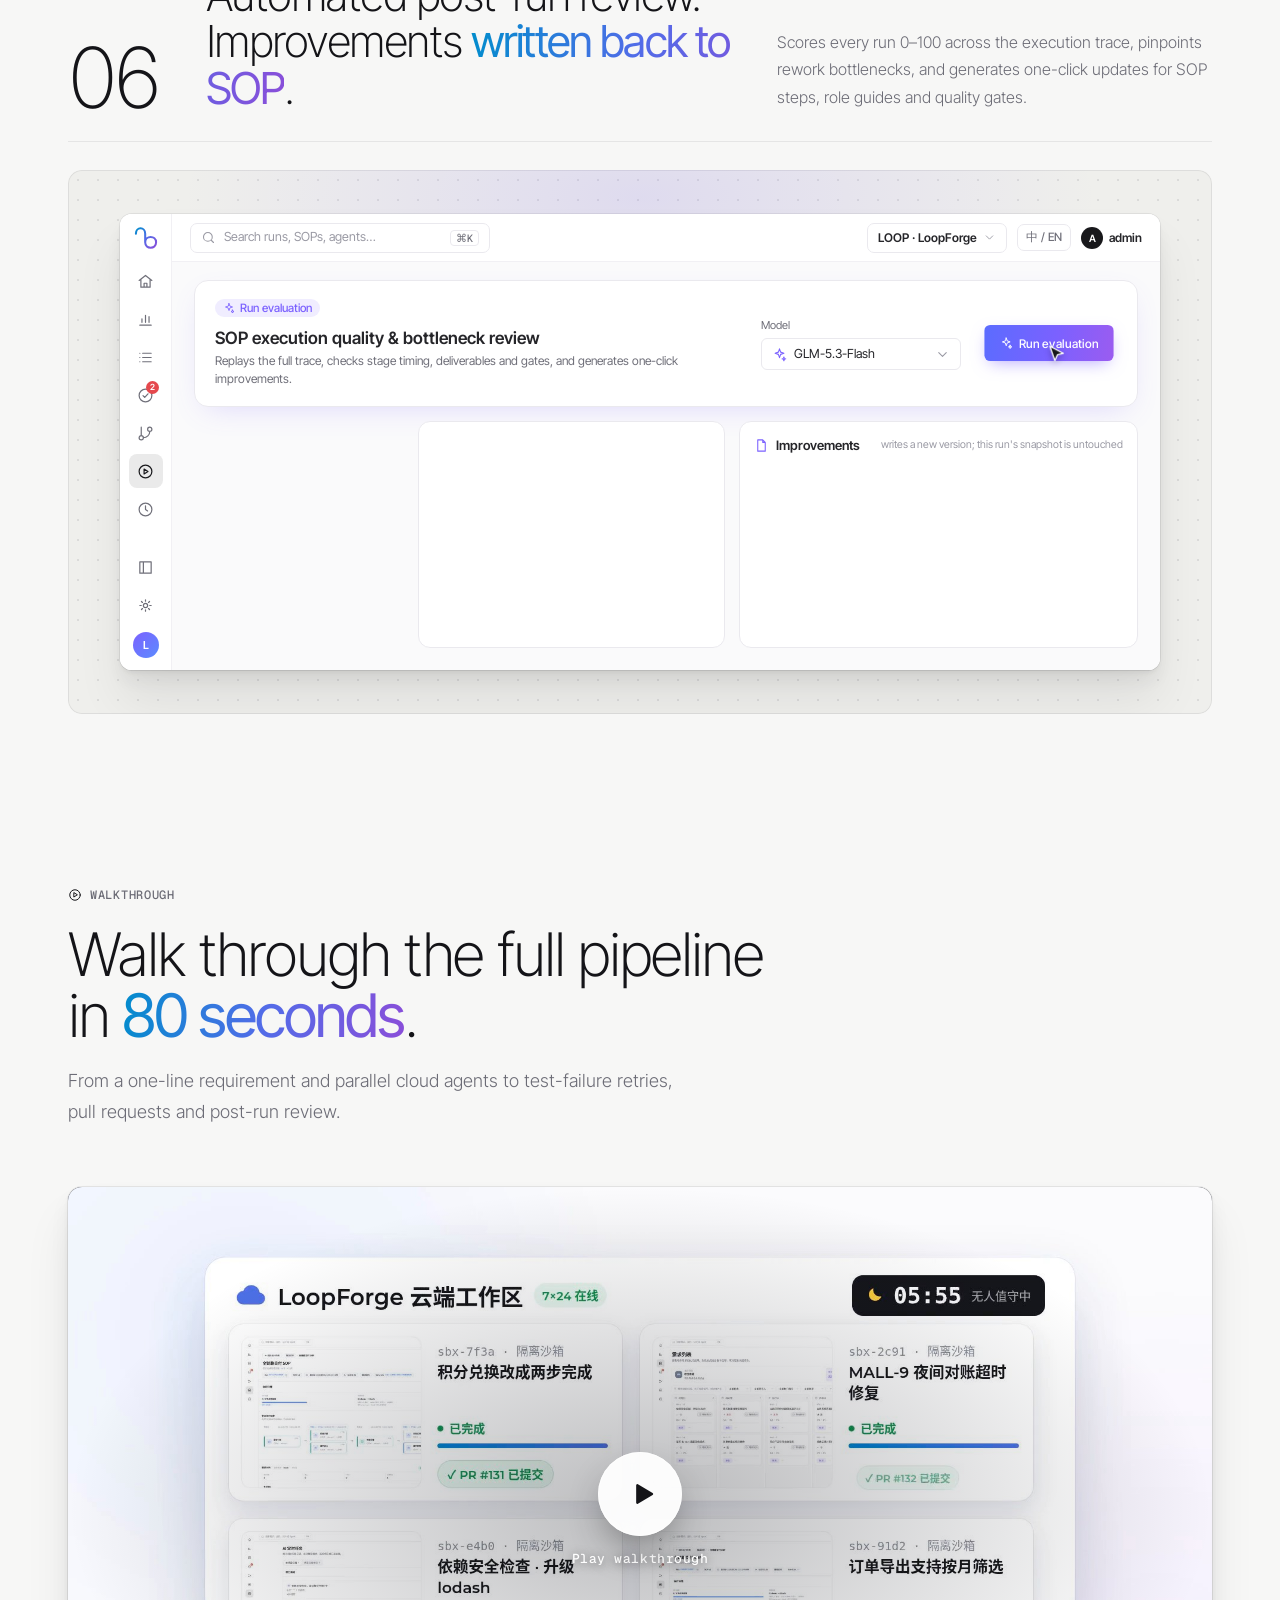
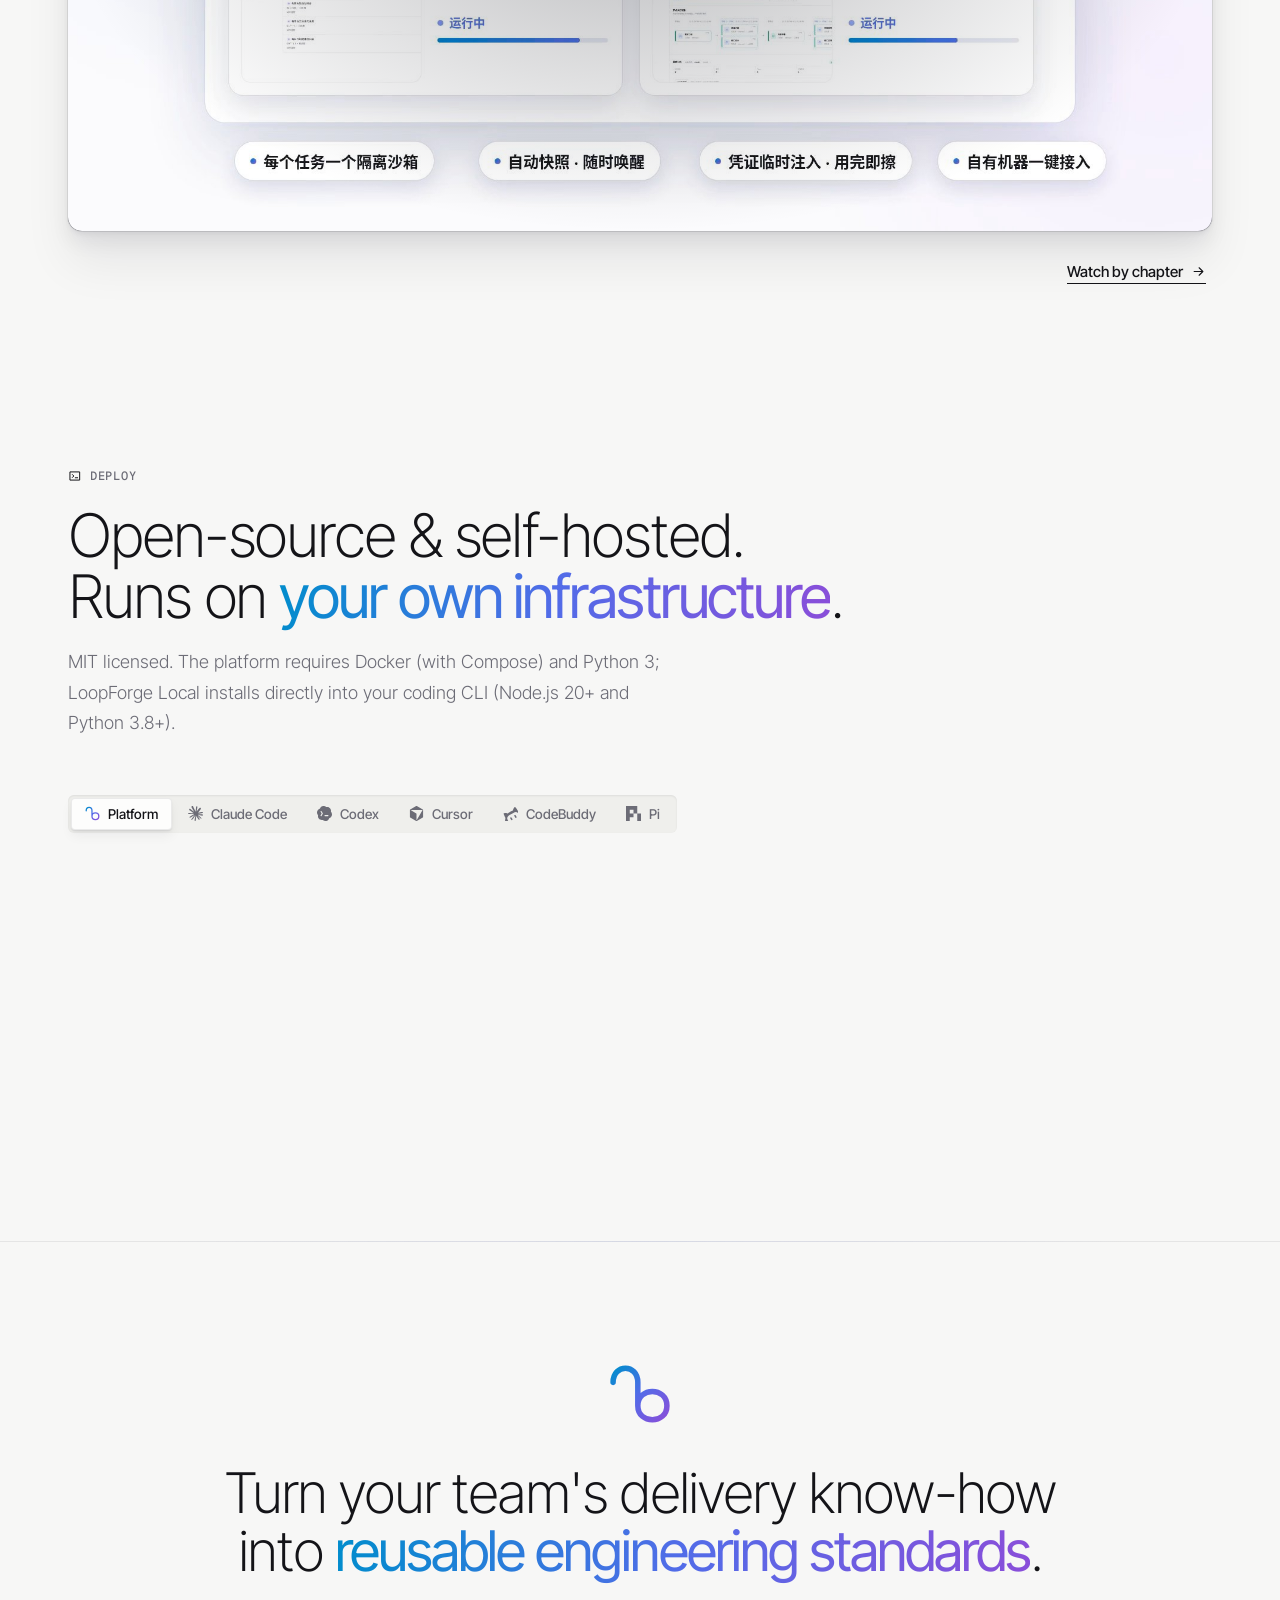
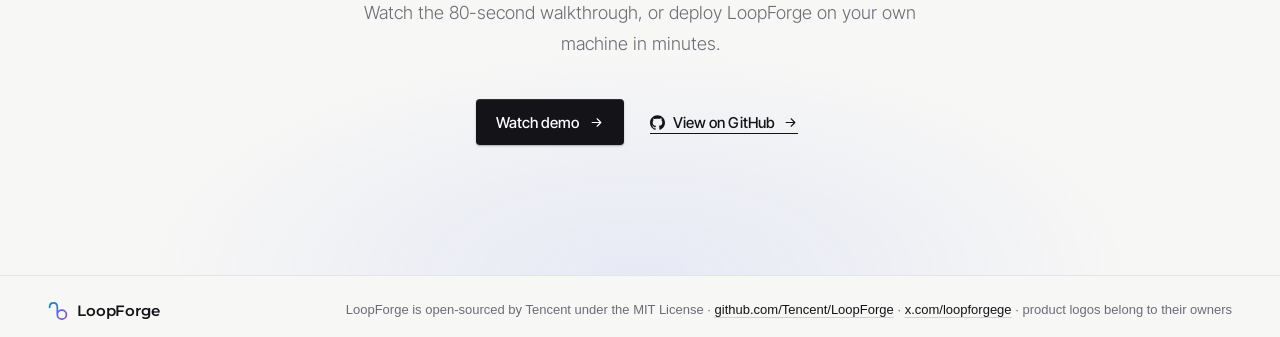
==== commit be0566cd: "Rename pain-points nav/section label to 核心价值 Co-authored-by: Cursor <cursoragent@cursor.com>" ====
--- a/index.html
+++ b/index.html
@@ -5,8 +5,8 @@
 <meta property="og:type" content="website"><meta property="og:url" content="https://loopforge.cn/">
 <meta name="referrer" content="no-referrer"><link rel="icon" type="image/svg+xml" href="favicon.svg">
 <link rel="preload" href="site/fonts/inter-tight-latin-wght-normal.woff2" as="font" type="font/woff2" crossorigin>
-<link rel="stylesheet" href="site/site.css?v=26">
+<link rel="stylesheet" href="site/site.css?v=27">
 </head><body>
 <div id="app"></div>
-<script src="site/content.js?v=26"></script><script src="site/flow.js?v=26"></script>
+<script src="site/content.js?v=27"></script><script src="site/flow.js?v=27"></script>
 </body></html>
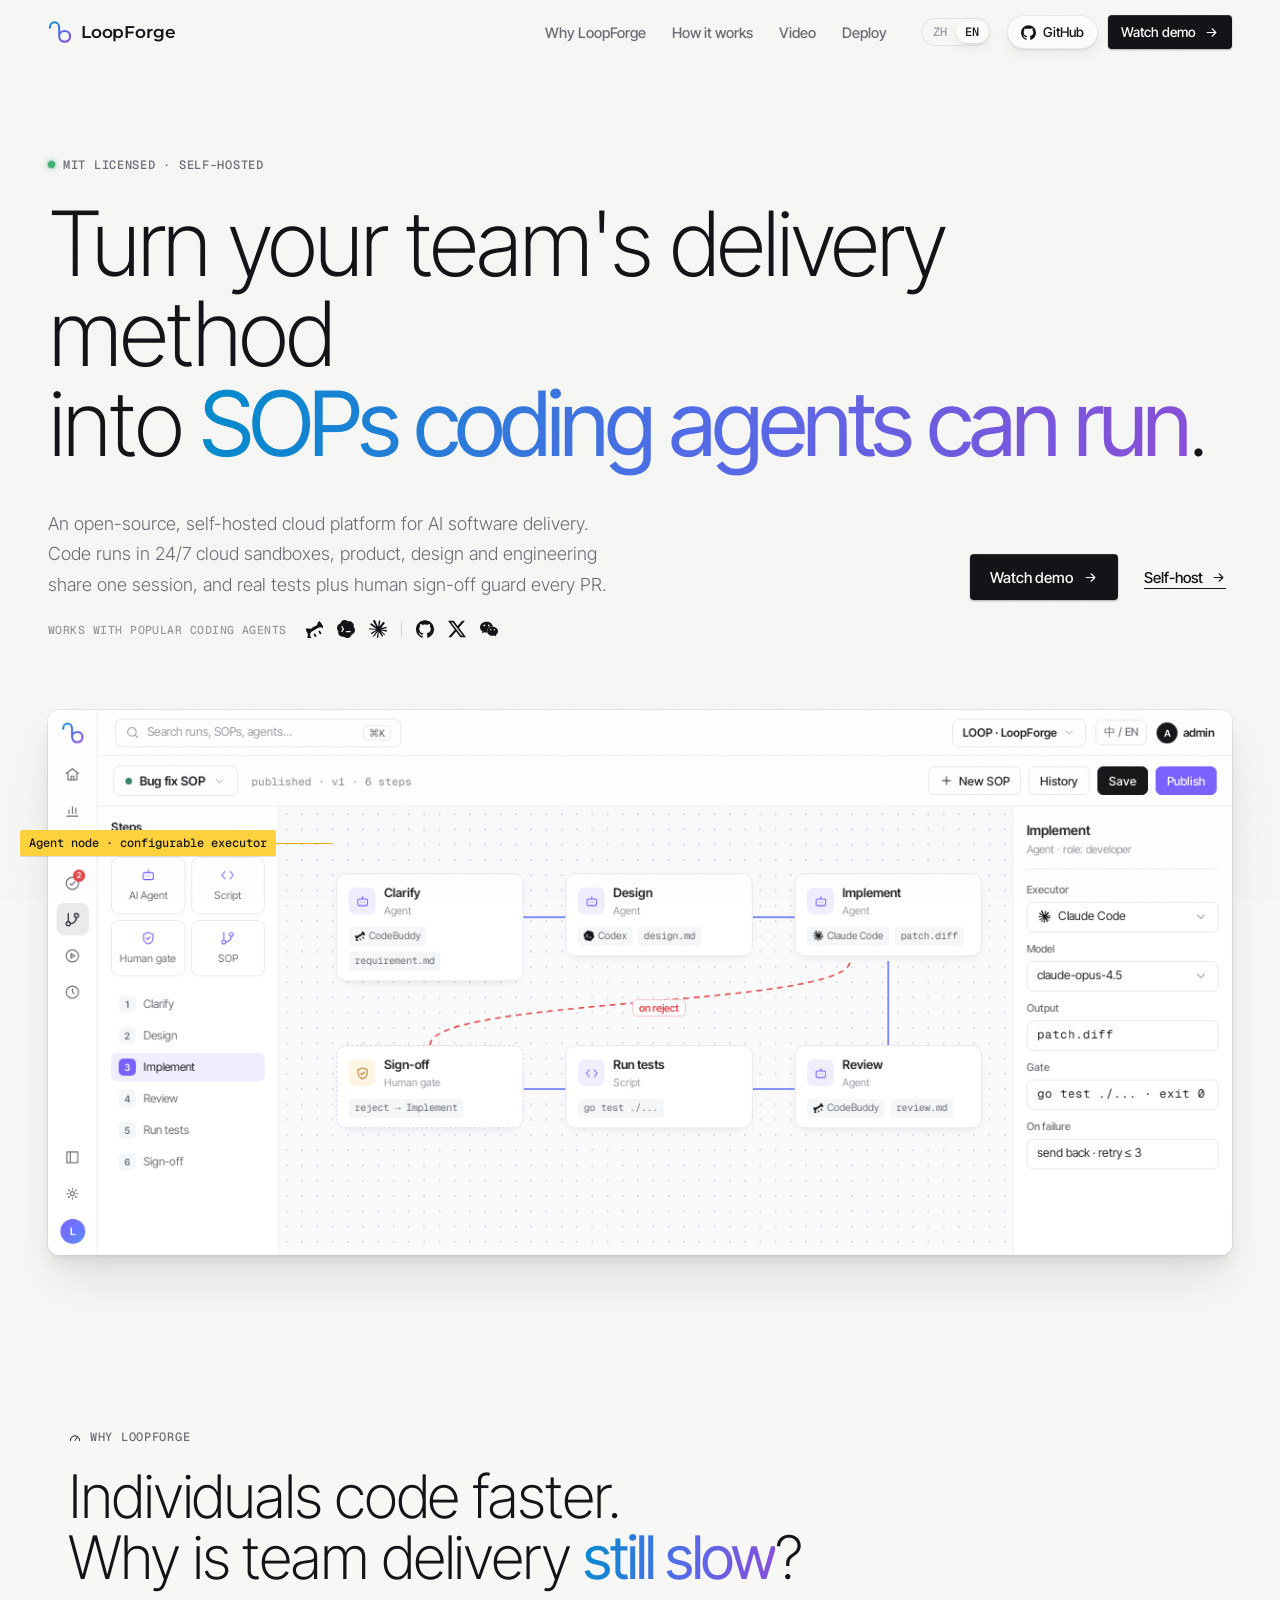
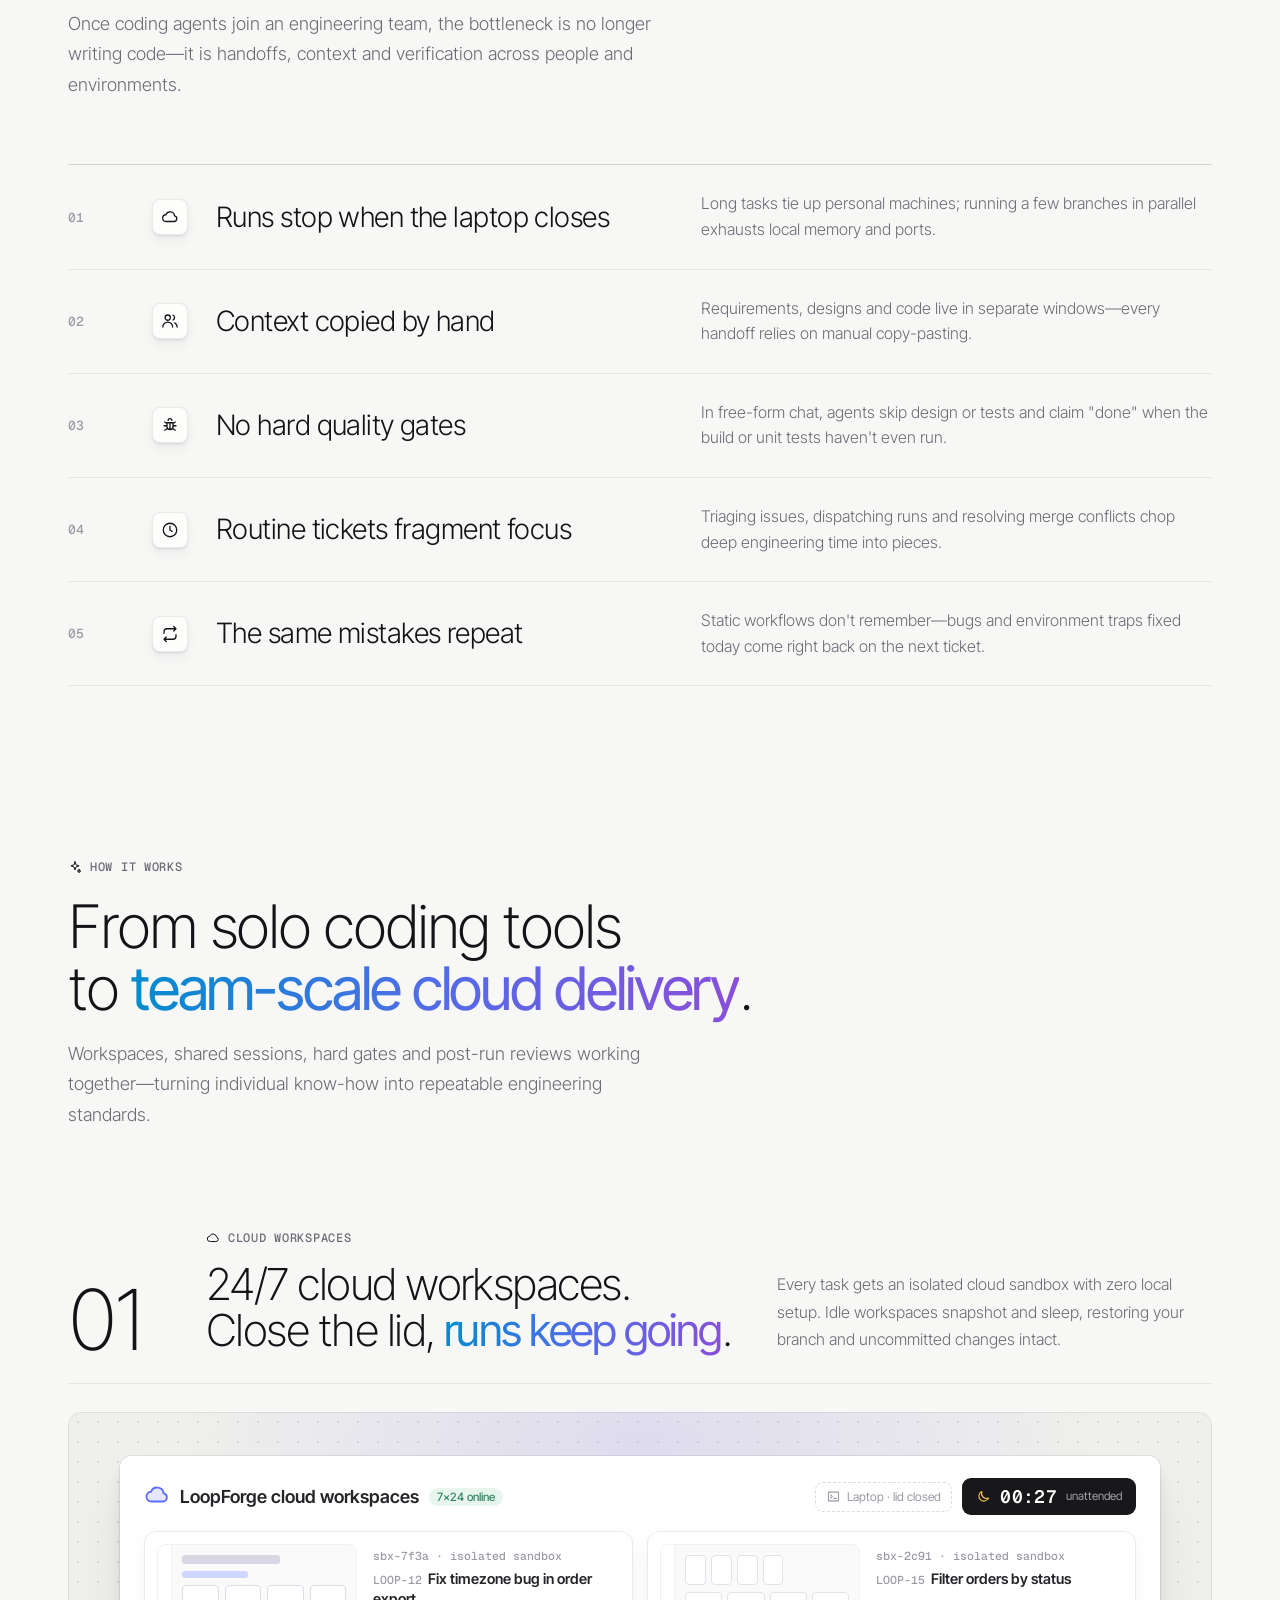
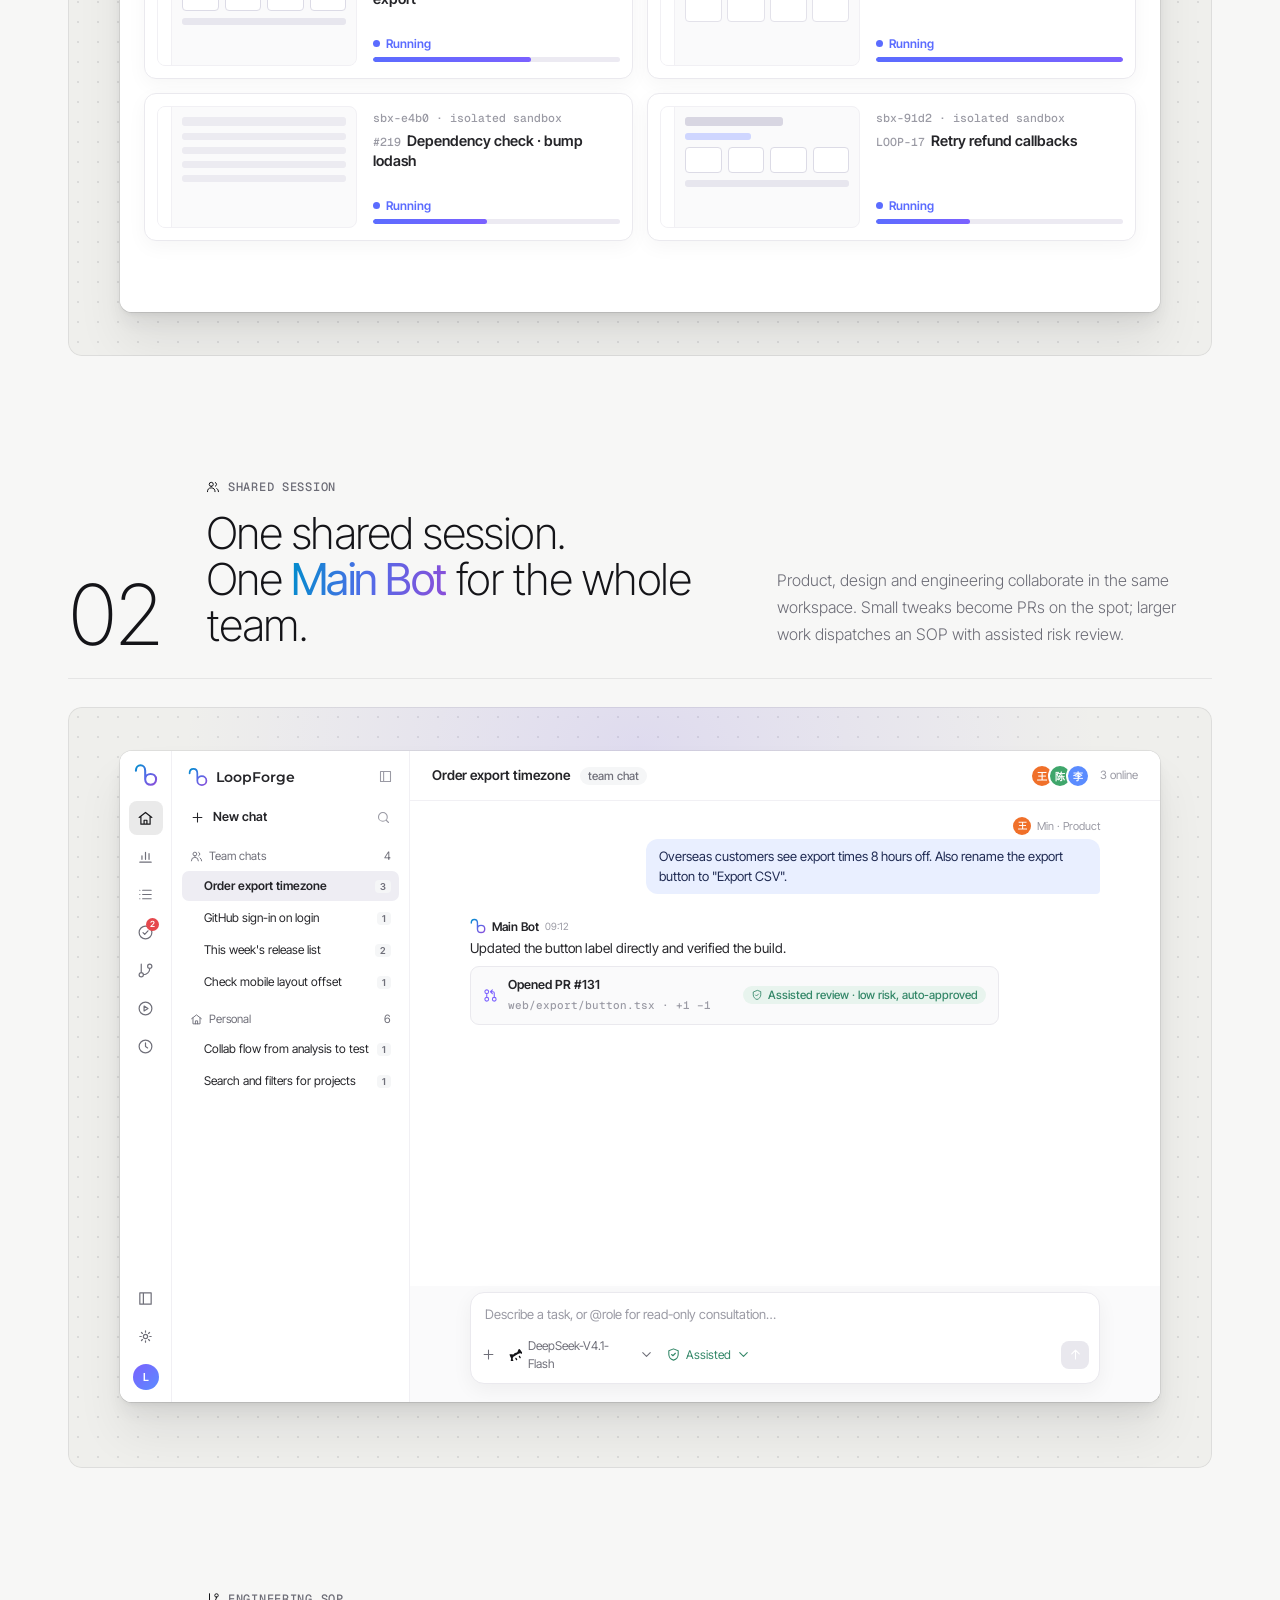
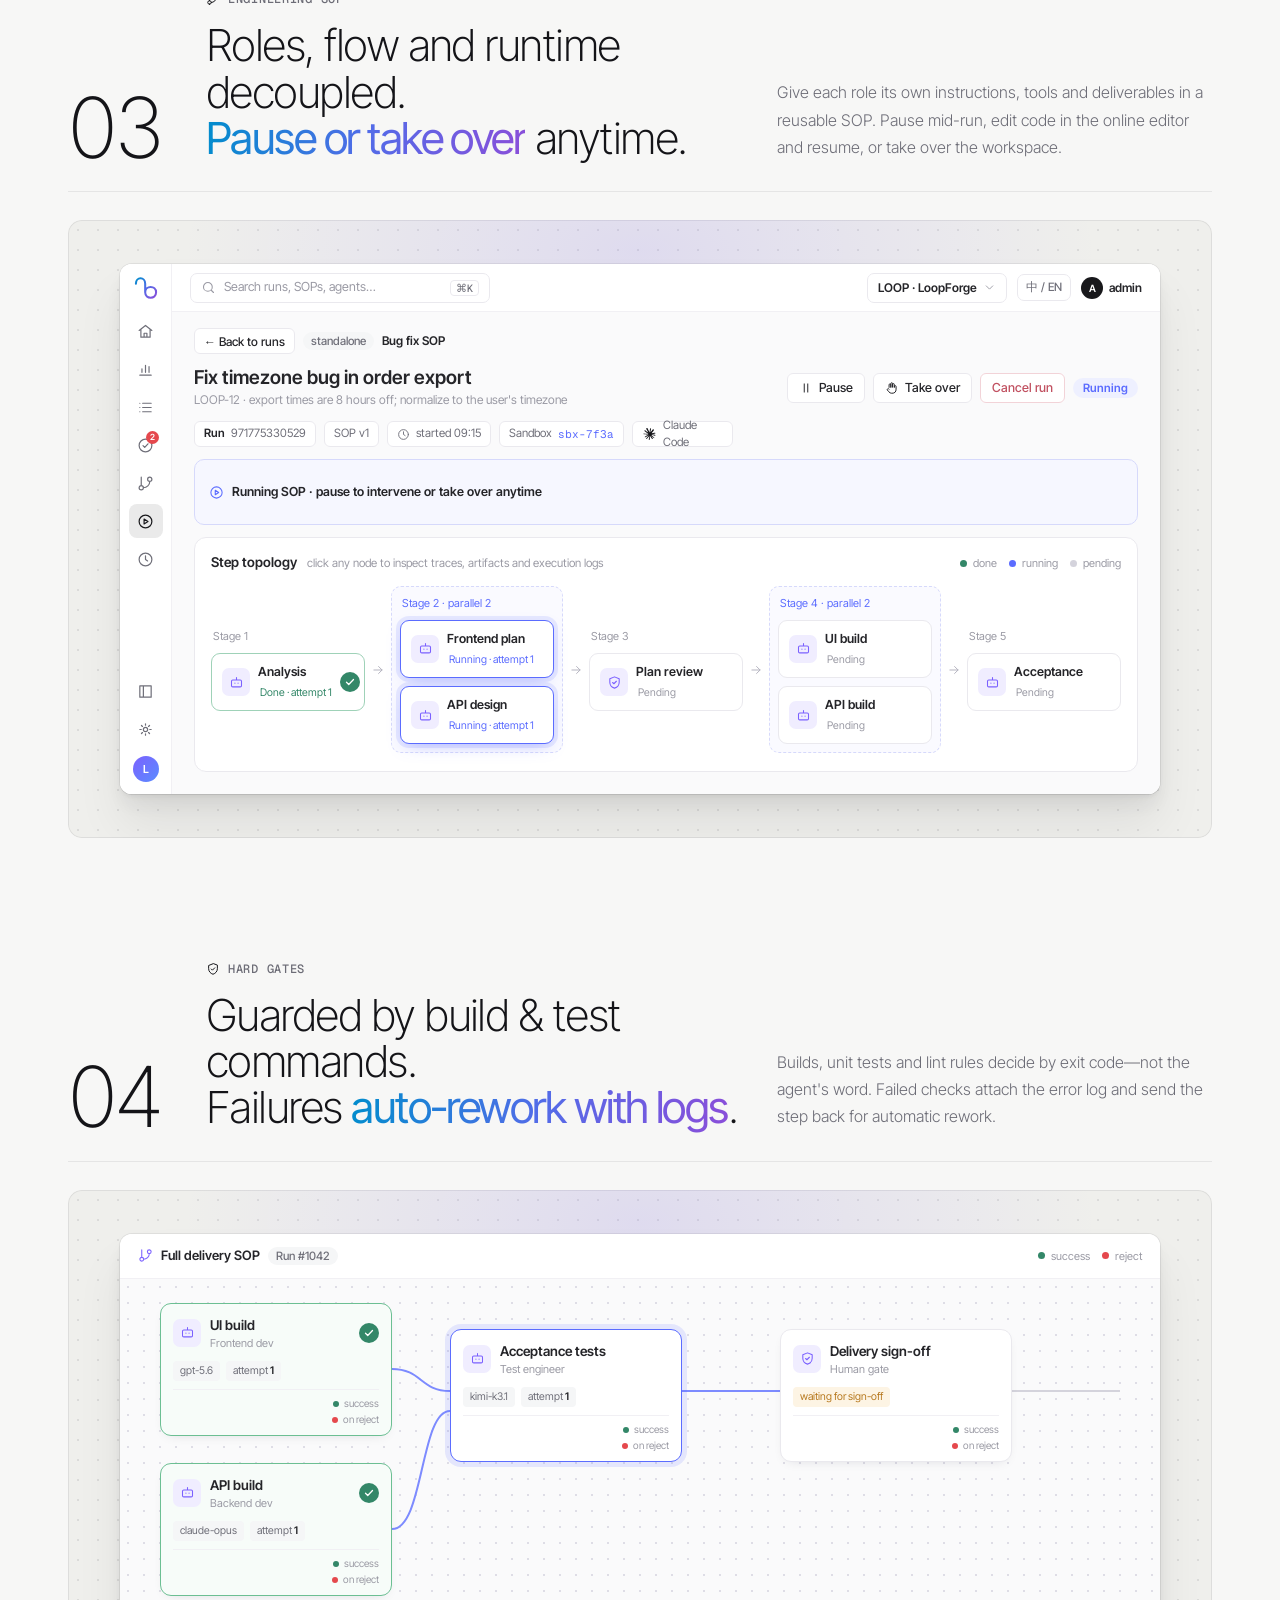
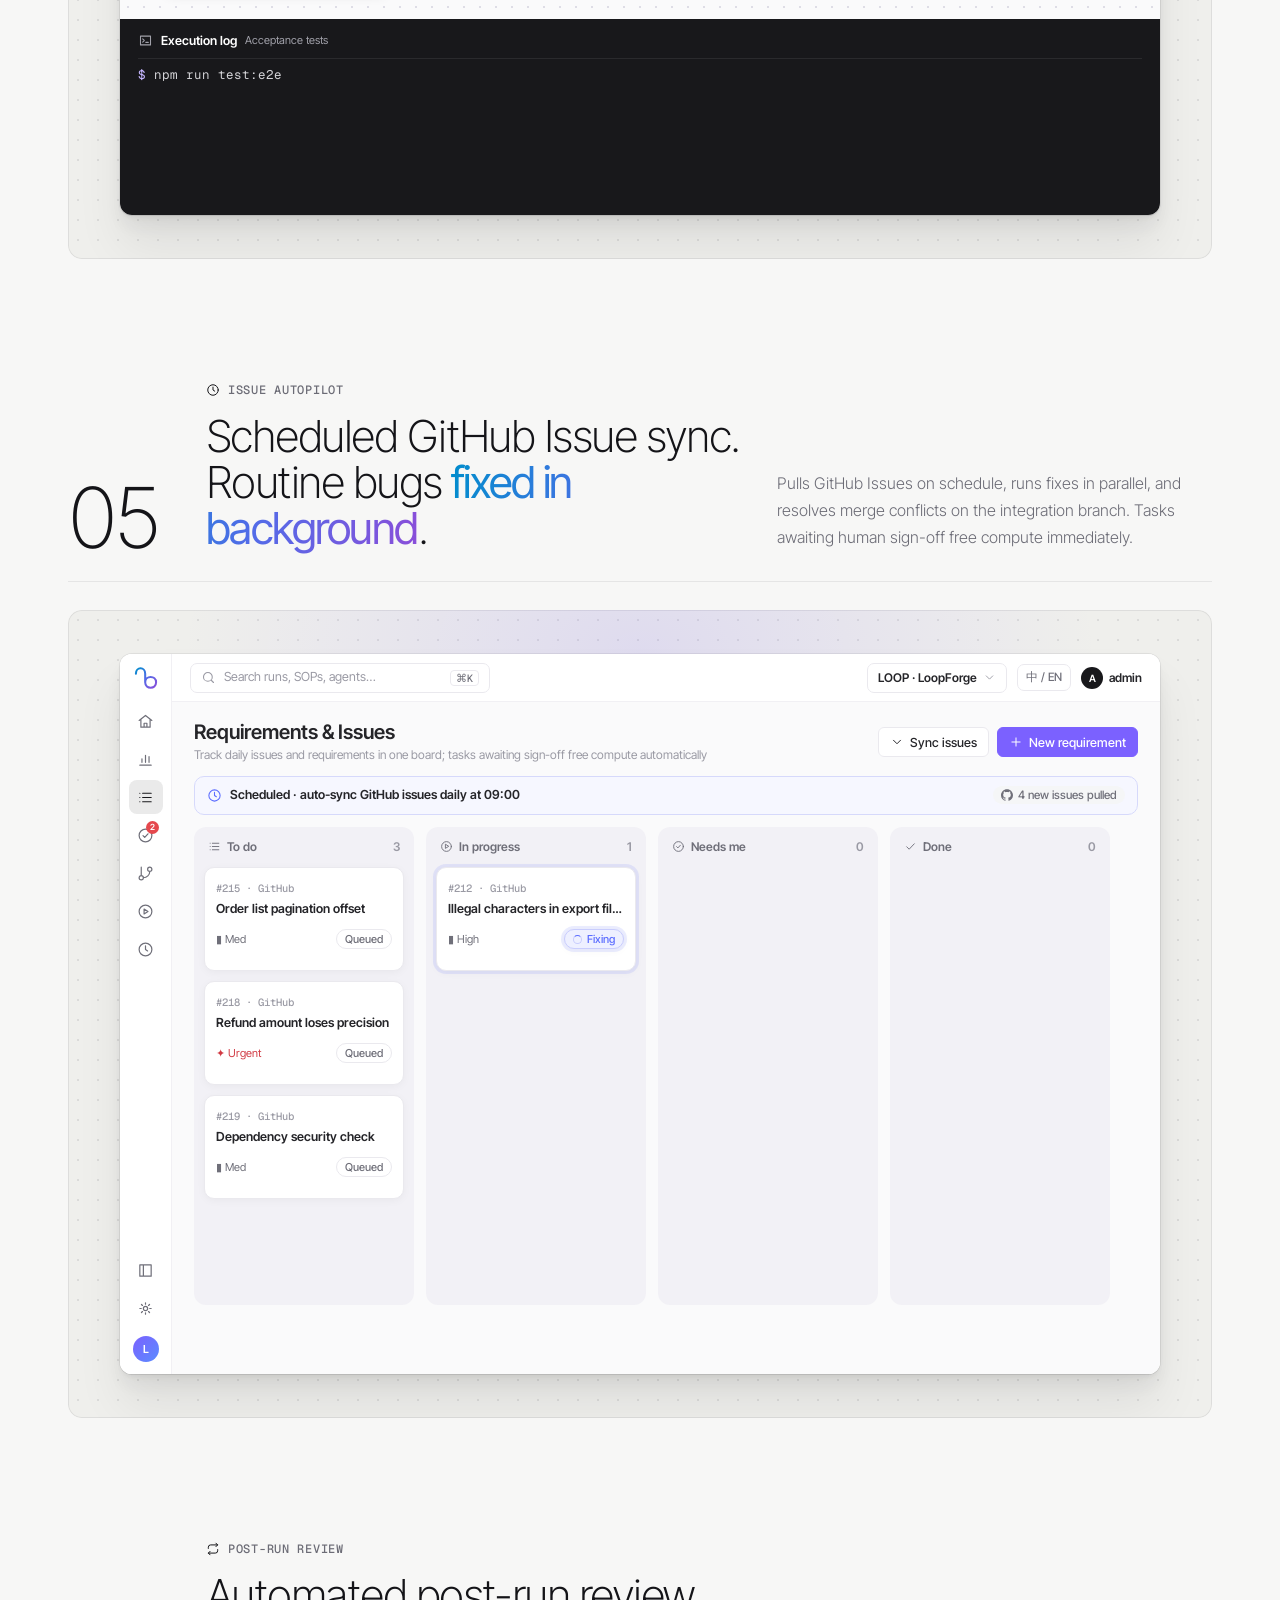
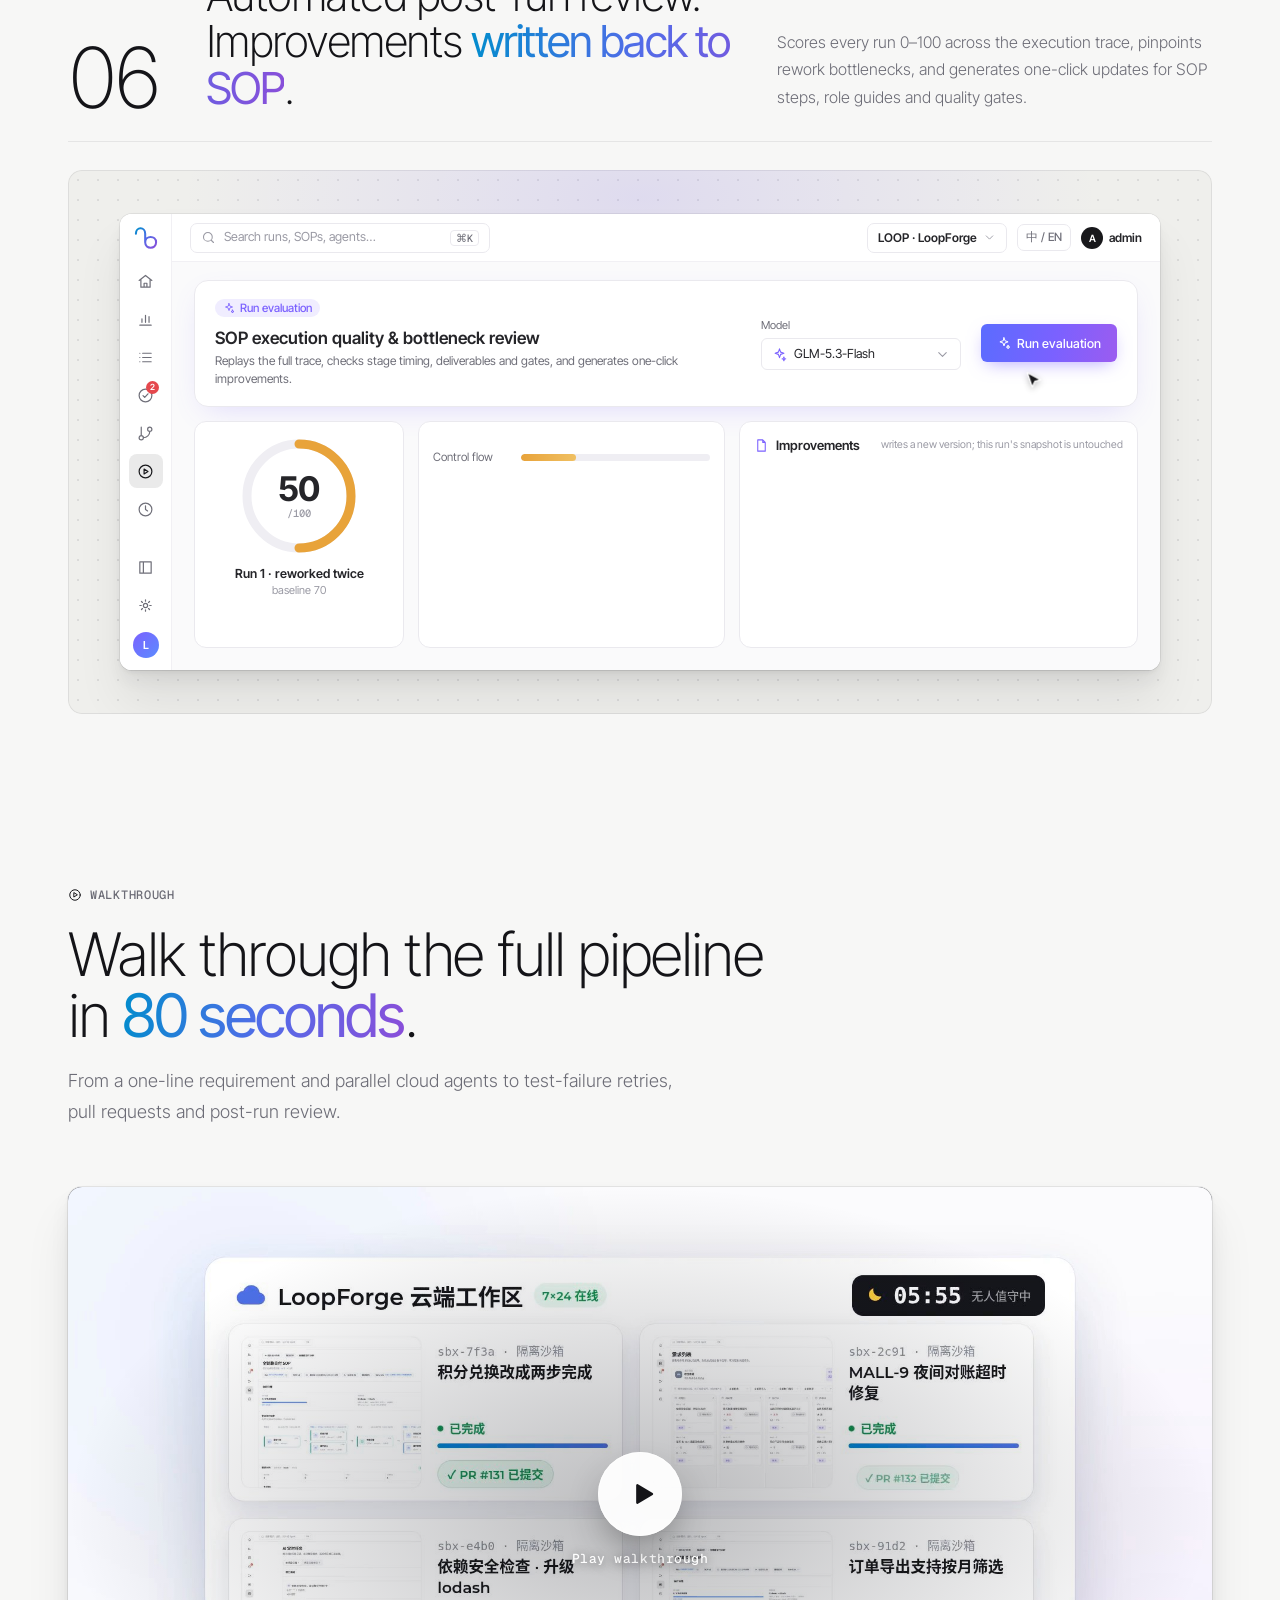
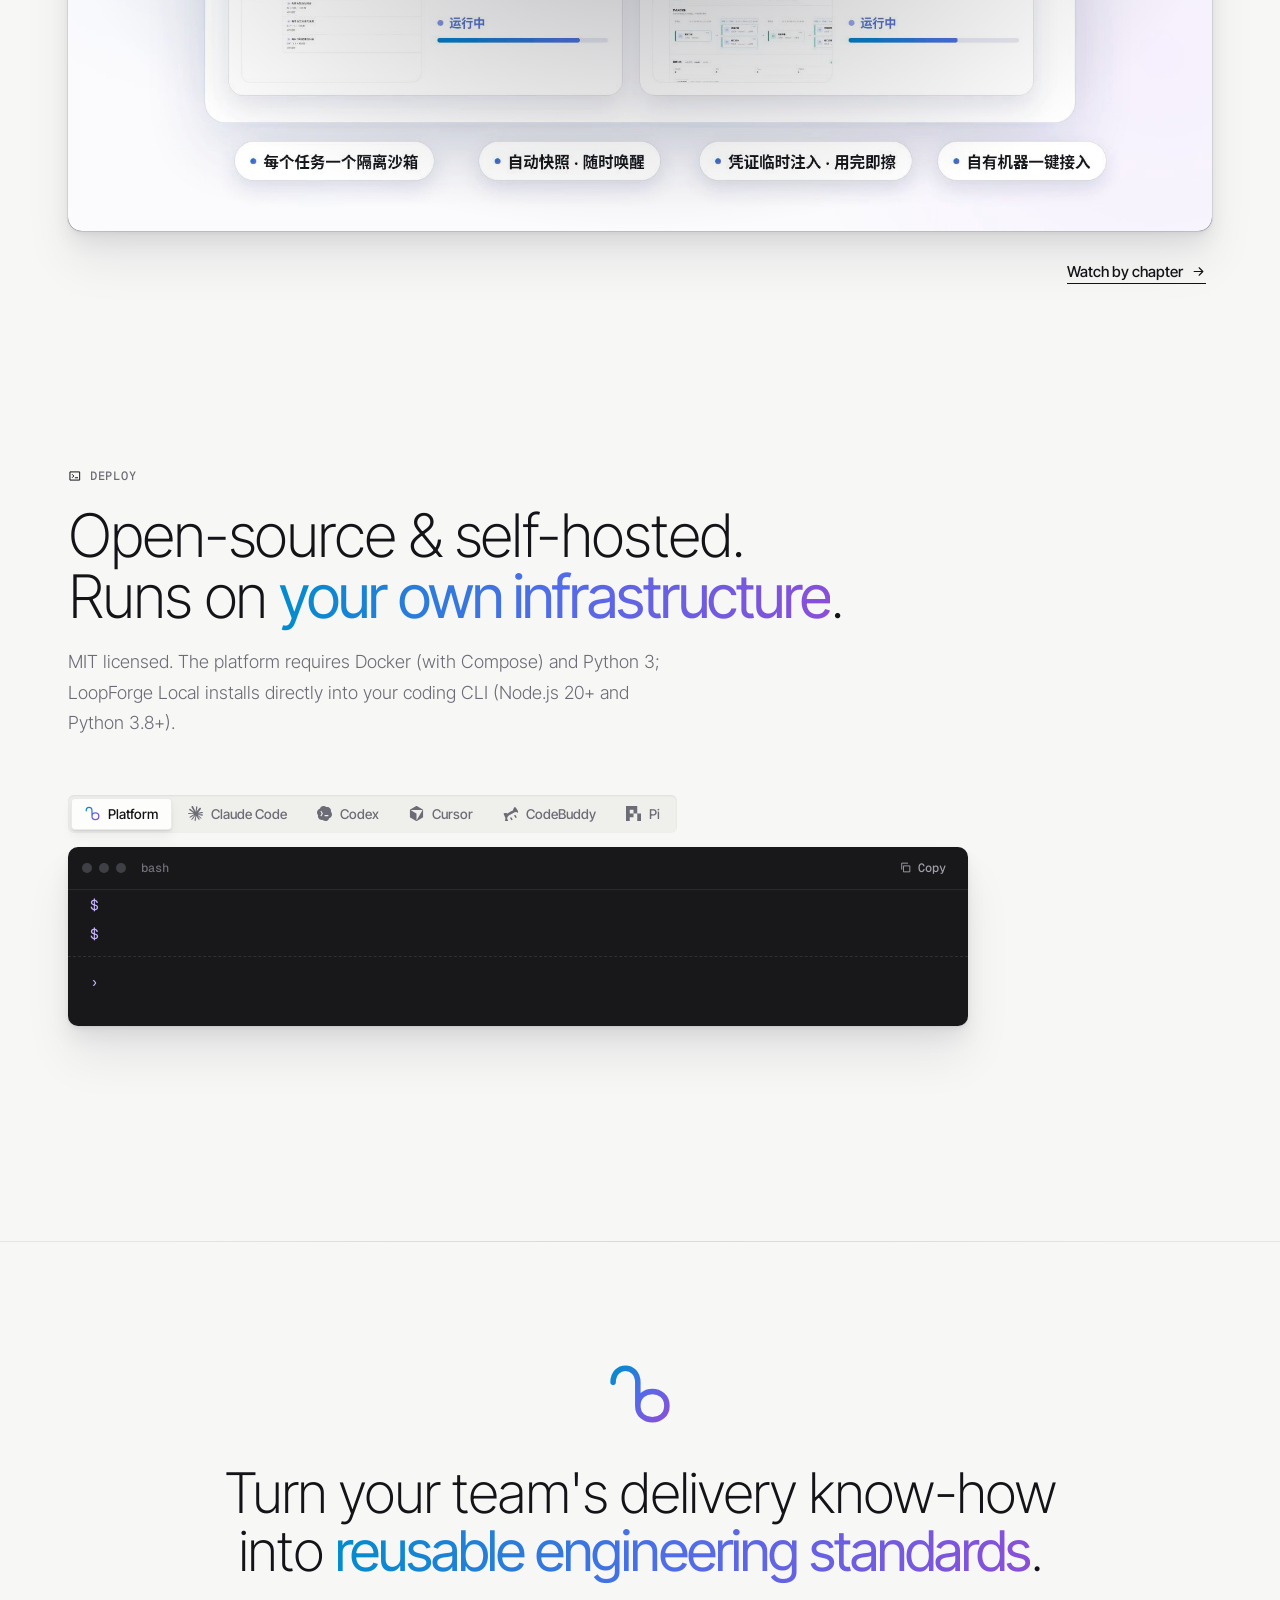
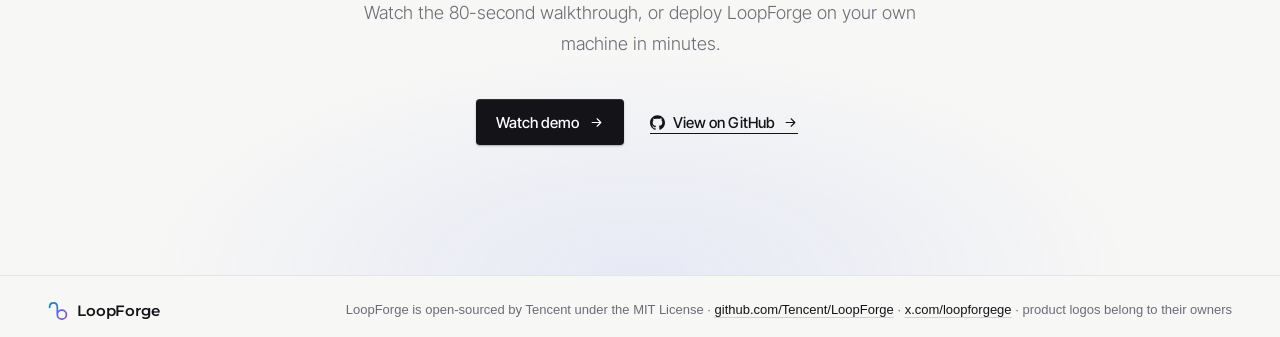
==== commit 9120f943: "Add WeChat group QR to the hero icon row Co-authored-by: Cursor <cursoragent@cursor.com>" ====
--- a/index.html
+++ b/index.html
@@ -5,8 +5,8 @@
 <meta property="og:type" content="website"><meta property="og:url" content="https://loopforge.cn/">
 <meta name="referrer" content="no-referrer"><link rel="icon" type="image/svg+xml" href="favicon.svg">
 <link rel="preload" href="site/fonts/inter-tight-latin-wght-normal.woff2" as="font" type="font/woff2" crossorigin>
-<link rel="stylesheet" href="site/site.css?v=27">
+<link rel="stylesheet" href="site/site.css?v=28">
 </head><body>
 <div id="app"></div>
-<script src="site/content.js?v=27"></script><script src="site/flow.js?v=27"></script>
+<script src="site/content.js?v=28"></script><script src="site/flow.js?v=28"></script>
 </body></html>
--- a/site/site.css
+++ b/site/site.css
@@ -378,5 +378,12 @@
 .play i{position:relative}.play i:before{content:"";position:absolute;inset:0;border-radius:50%;border:1.5px solid rgba(255,255,255,.7);animation:ring 2.4s var(--e-out) infinite}@keyframes ring{from{transform:scale(1);opacity:.8}to{transform:scale(1.6);opacity:0}}
 .vframe{transition:box-shadow .5s var(--e-out),transform .5s var(--e-out)}.vframe:not(.on):hover{transform:translateY(-3px);box-shadow:0 0 0 1px var(--rule),0 30px 60px -30px rgba(20,20,30,.45)}
 .ft a:not(.brand){transition:text-decoration-color .25s,color .25s}.ft a:not(.brand):hover{text-decoration-color:var(--ink)}
+.ag.wx{all:unset;position:relative;display:flex;align-items:center;line-height:0;cursor:pointer;color:var(--ink);transition:opacity .25s,transform .45s var(--e-spr),color .25s}.ag.wx:hover,.ag.wx.open{color:#07C160}.ag.wx:after{content:none}
+.ag.wx:hover{transform:none}.ag.wx .mk{transition:transform .45s var(--e-spr)}.ag.wx:hover .mk,.ag.wx.open .mk{transform:translateY(-3px) scale(1.18)}
+.ag.wx:focus-visible{outline:2px solid var(--acc);outline-offset:4px;border-radius:4px}
+.qr{position:absolute;left:50%;bottom:calc(100% + 14px);z-index:30;display:flex;flex-direction:column;align-items:center;gap:8px;padding:12px 12px 10px;border-radius:10px;background:var(--raised);box-shadow:var(--lift2),inset 0 0 0 1px var(--rule);opacity:0;visibility:hidden;transform:translate(-50%,8px) scale(.96);transform-origin:50% 100%;transition:opacity .25s var(--e-out),transform .4s var(--e-spr),visibility 0s .25s;line-height:1}
+.qr:after{content:"";position:absolute;left:50%;bottom:-5px;width:10px;height:10px;margin-left:-5px;background:var(--raised);transform:rotate(45deg);box-shadow:1px 1px 0 var(--rule)}
+.qr img{display:block;width:132px;height:132px;border-radius:4px}.qr b{font:500 12px var(--sans);color:var(--mute);white-space:nowrap}
+.ag.wx:hover .qr,.ag.wx:focus-visible .qr,.ag.wx.open .qr{opacity:1;visibility:visible;transform:translate(-50%,0) scale(1);transition:opacity .25s var(--e-out),transform .4s var(--e-spr),visibility 0s}
 body.still .ag,body.still .sep,body.still .play i:before{animation:none!important}
 @media (prefers-reduced-motion:reduce){*{transition:none!important;animation:none!important}}
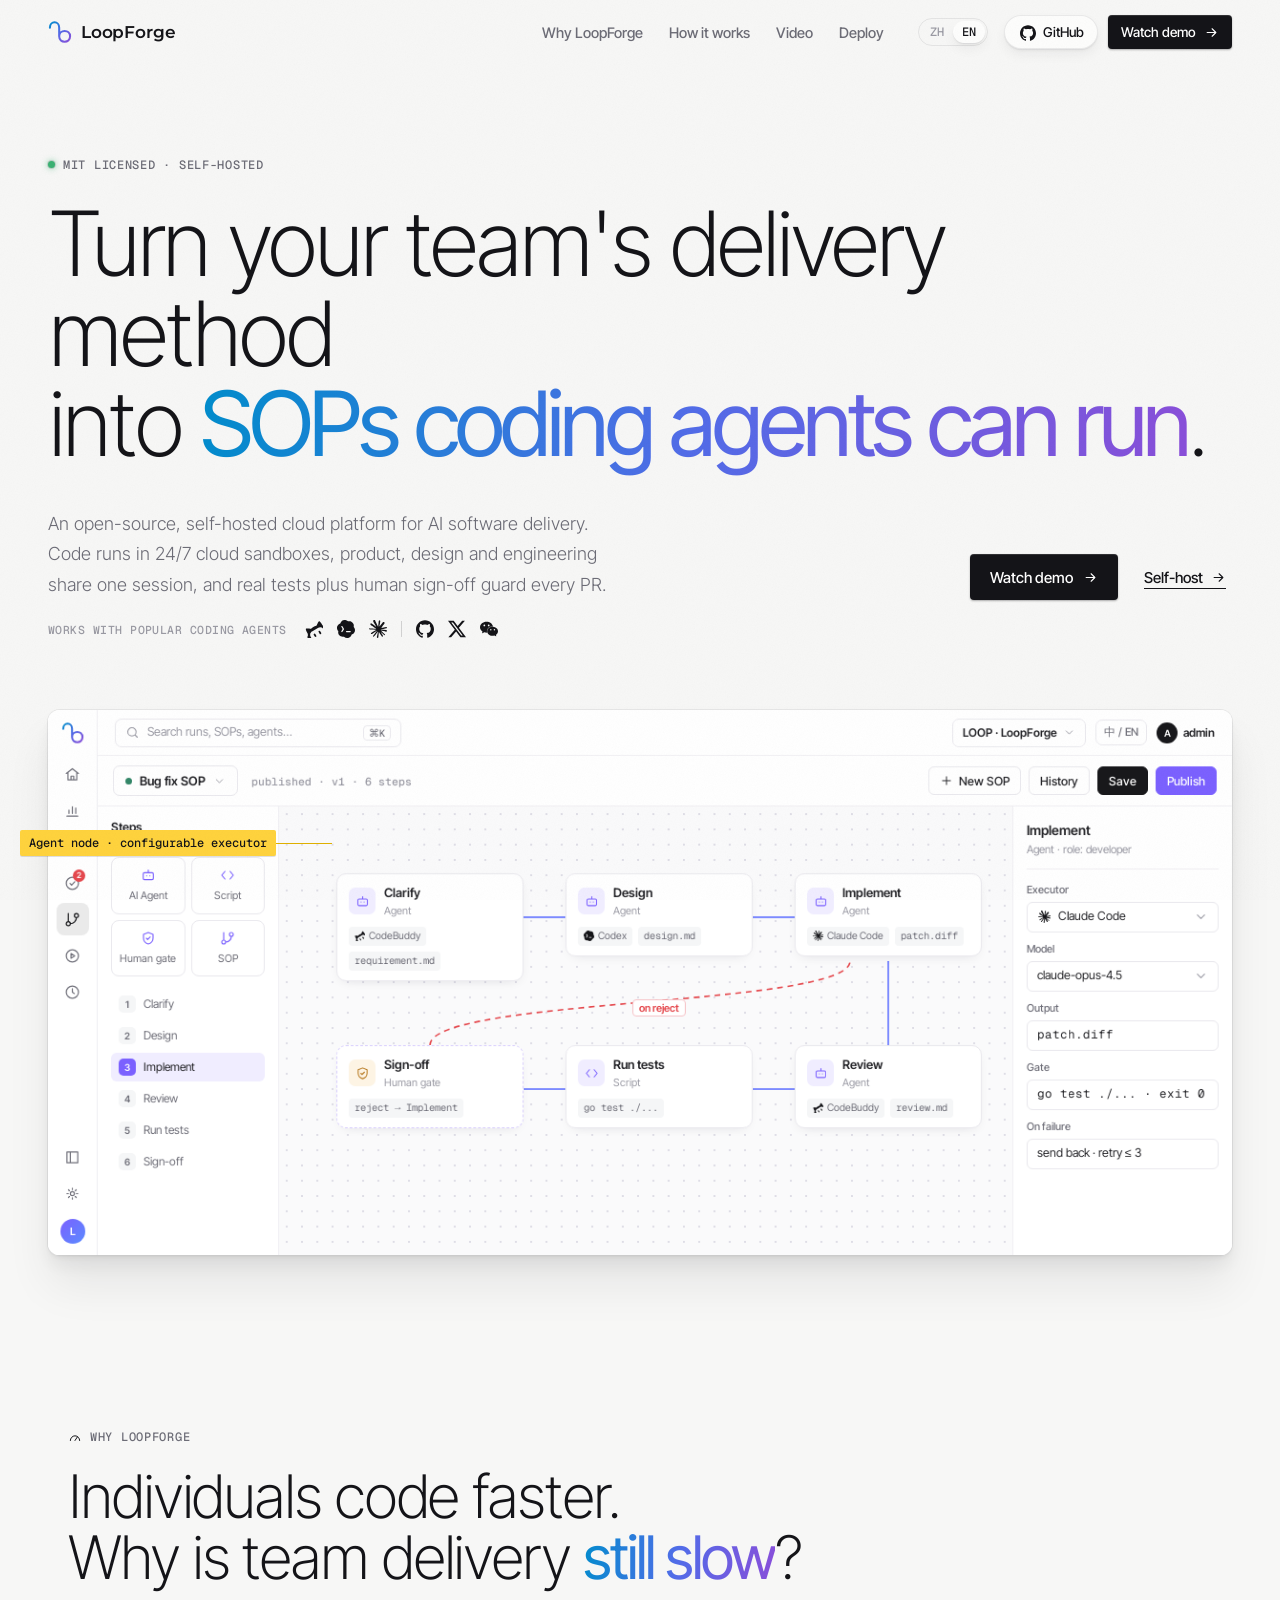
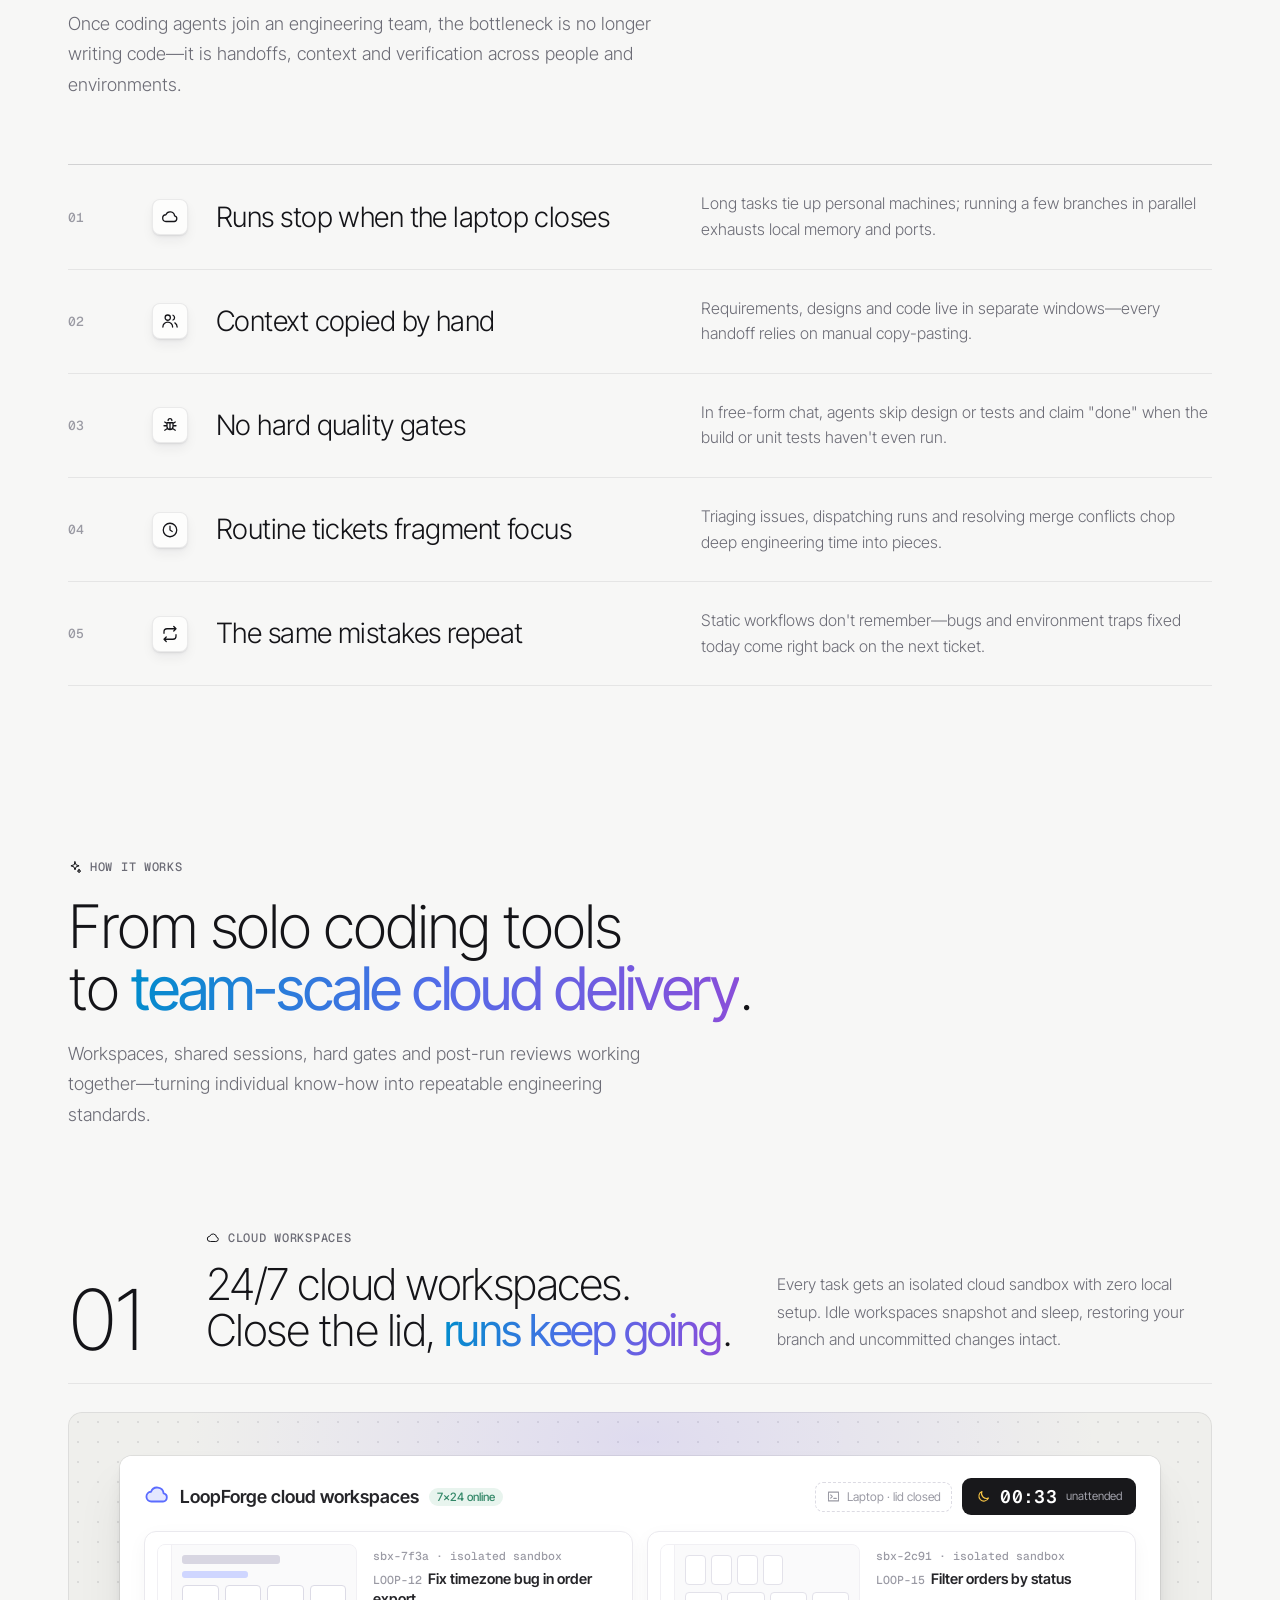
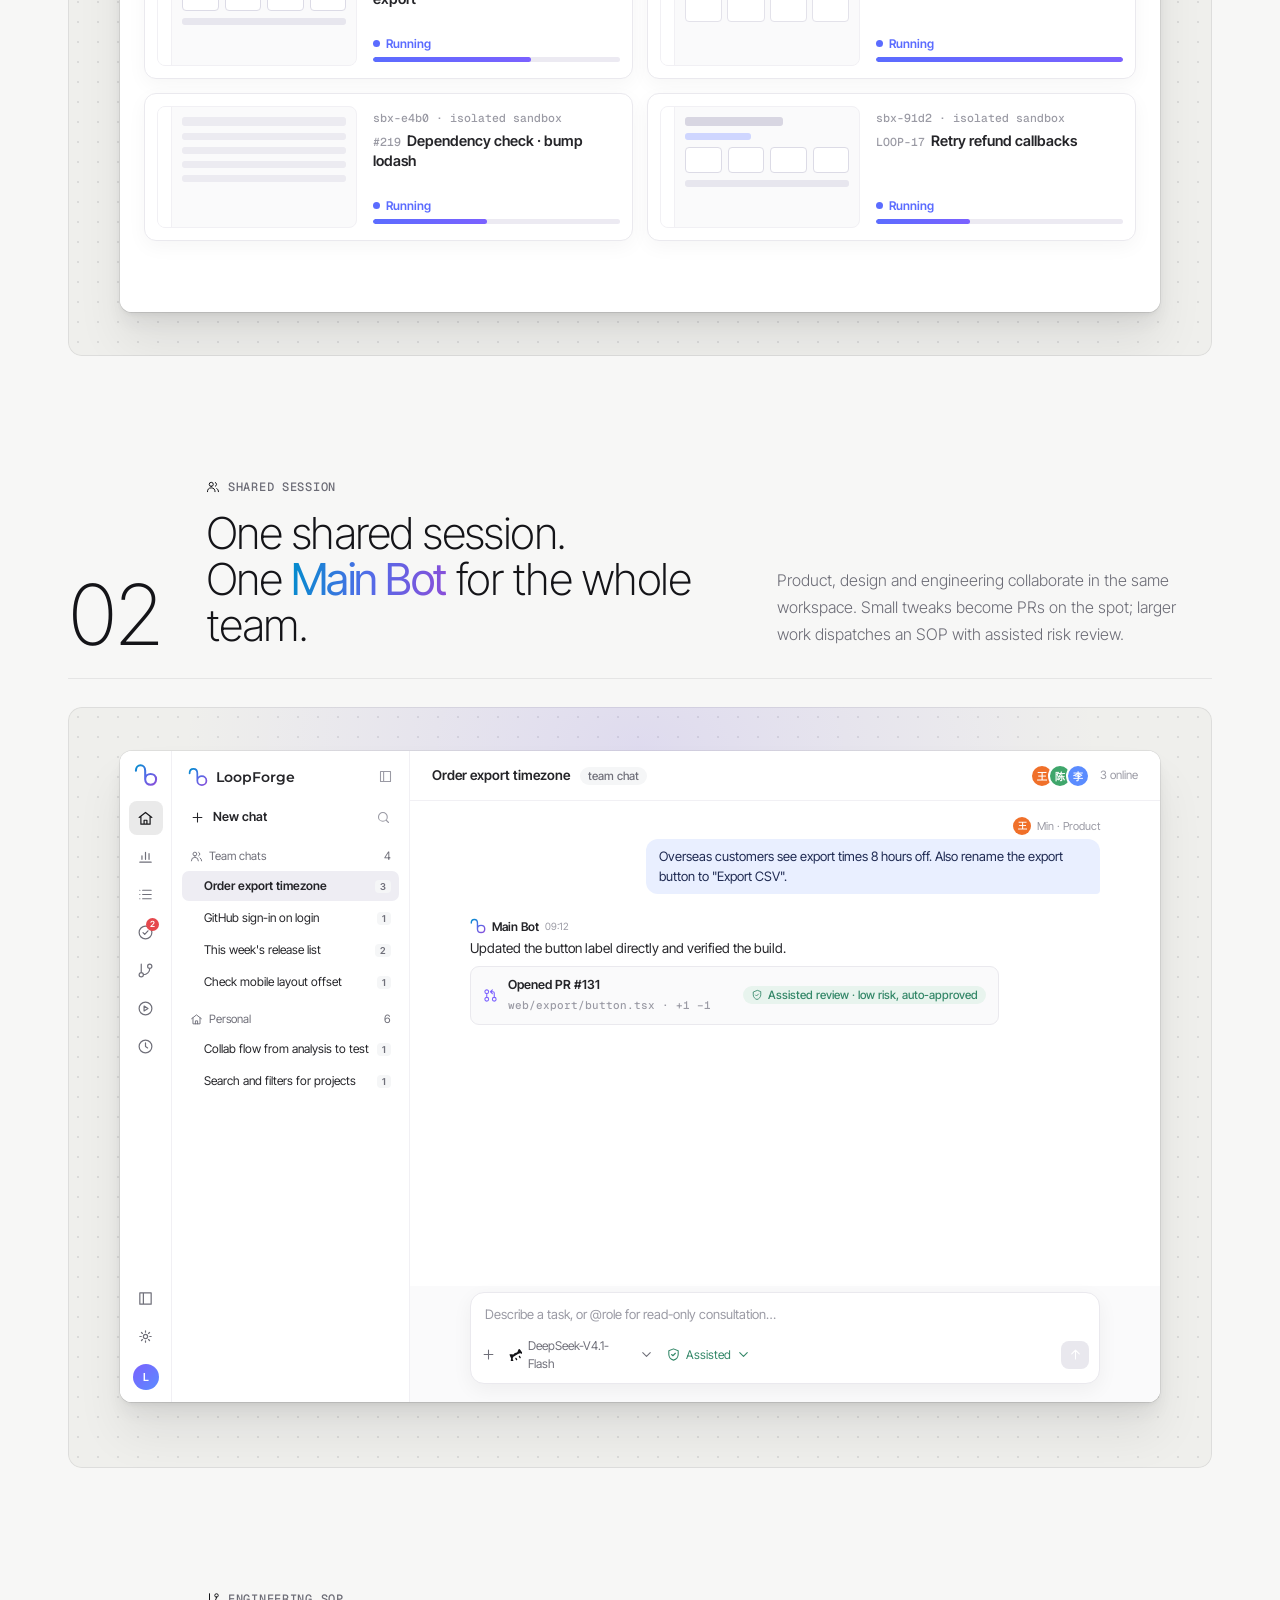
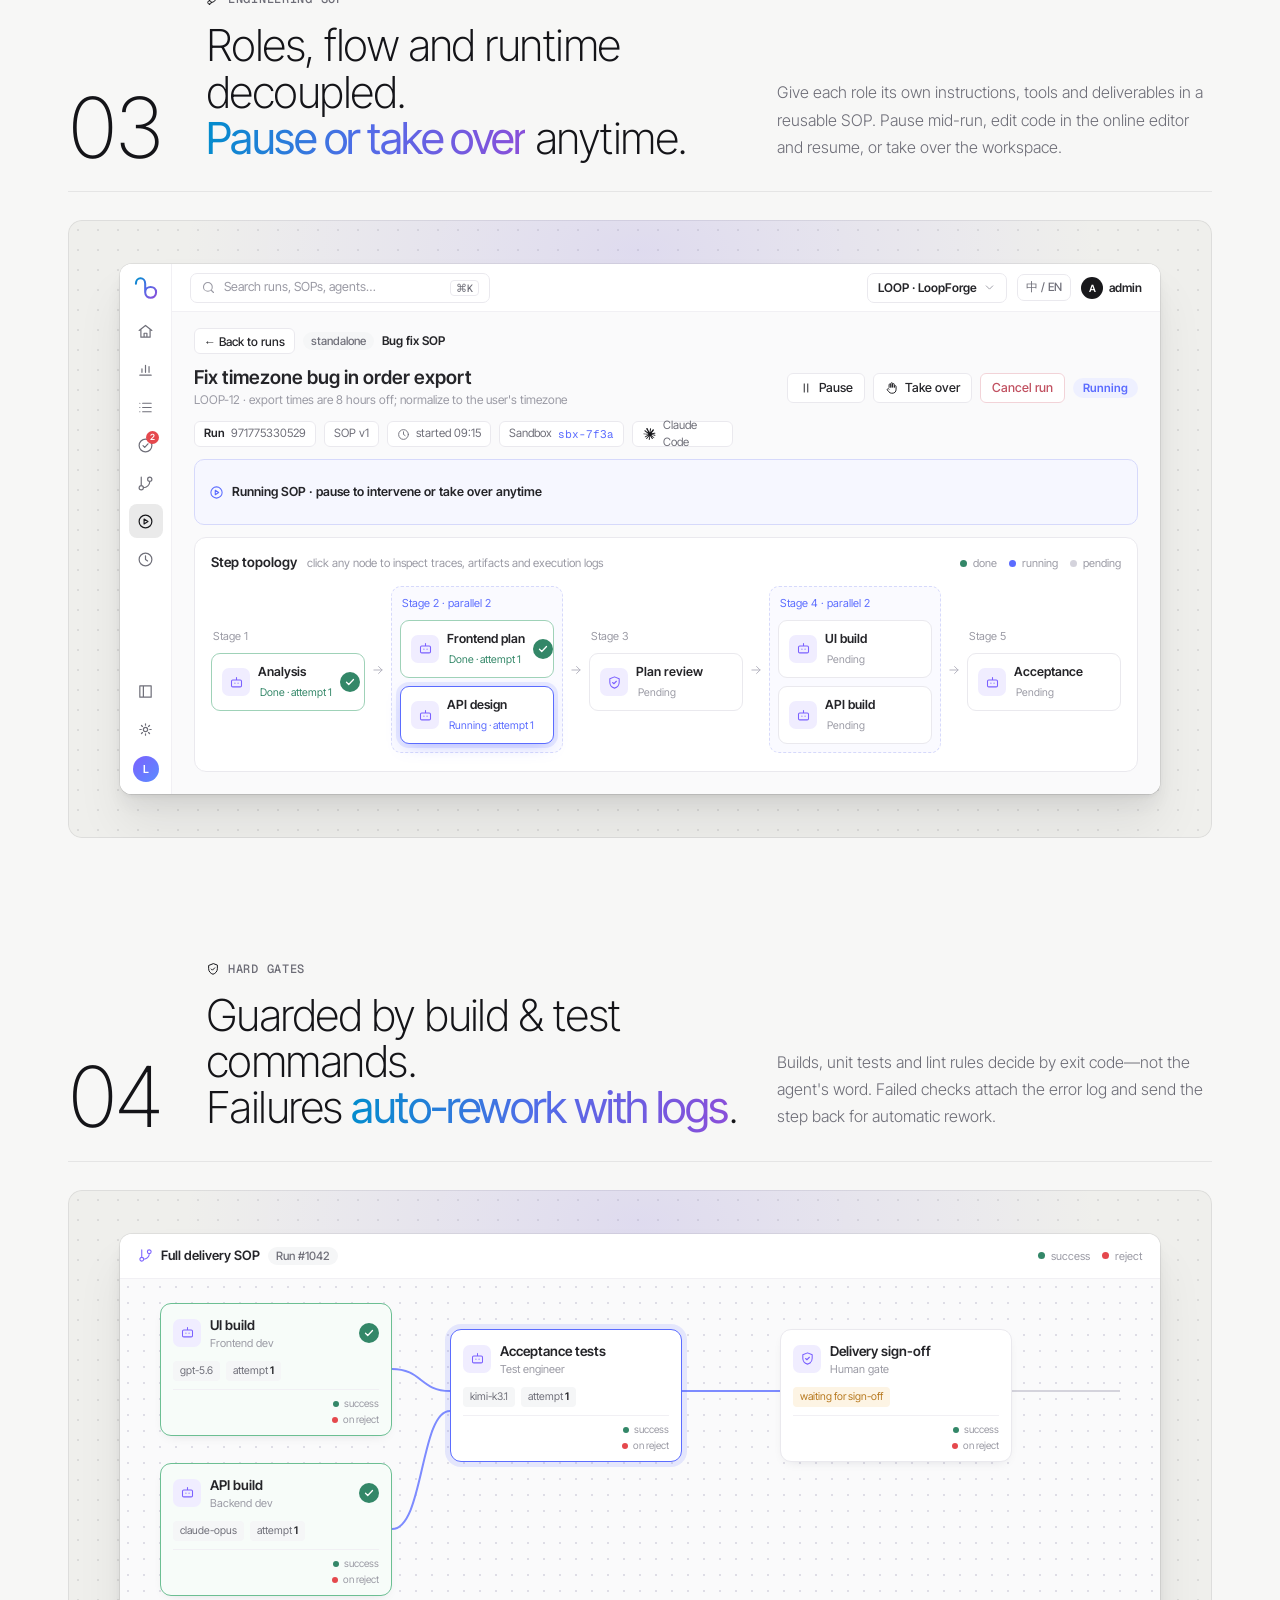
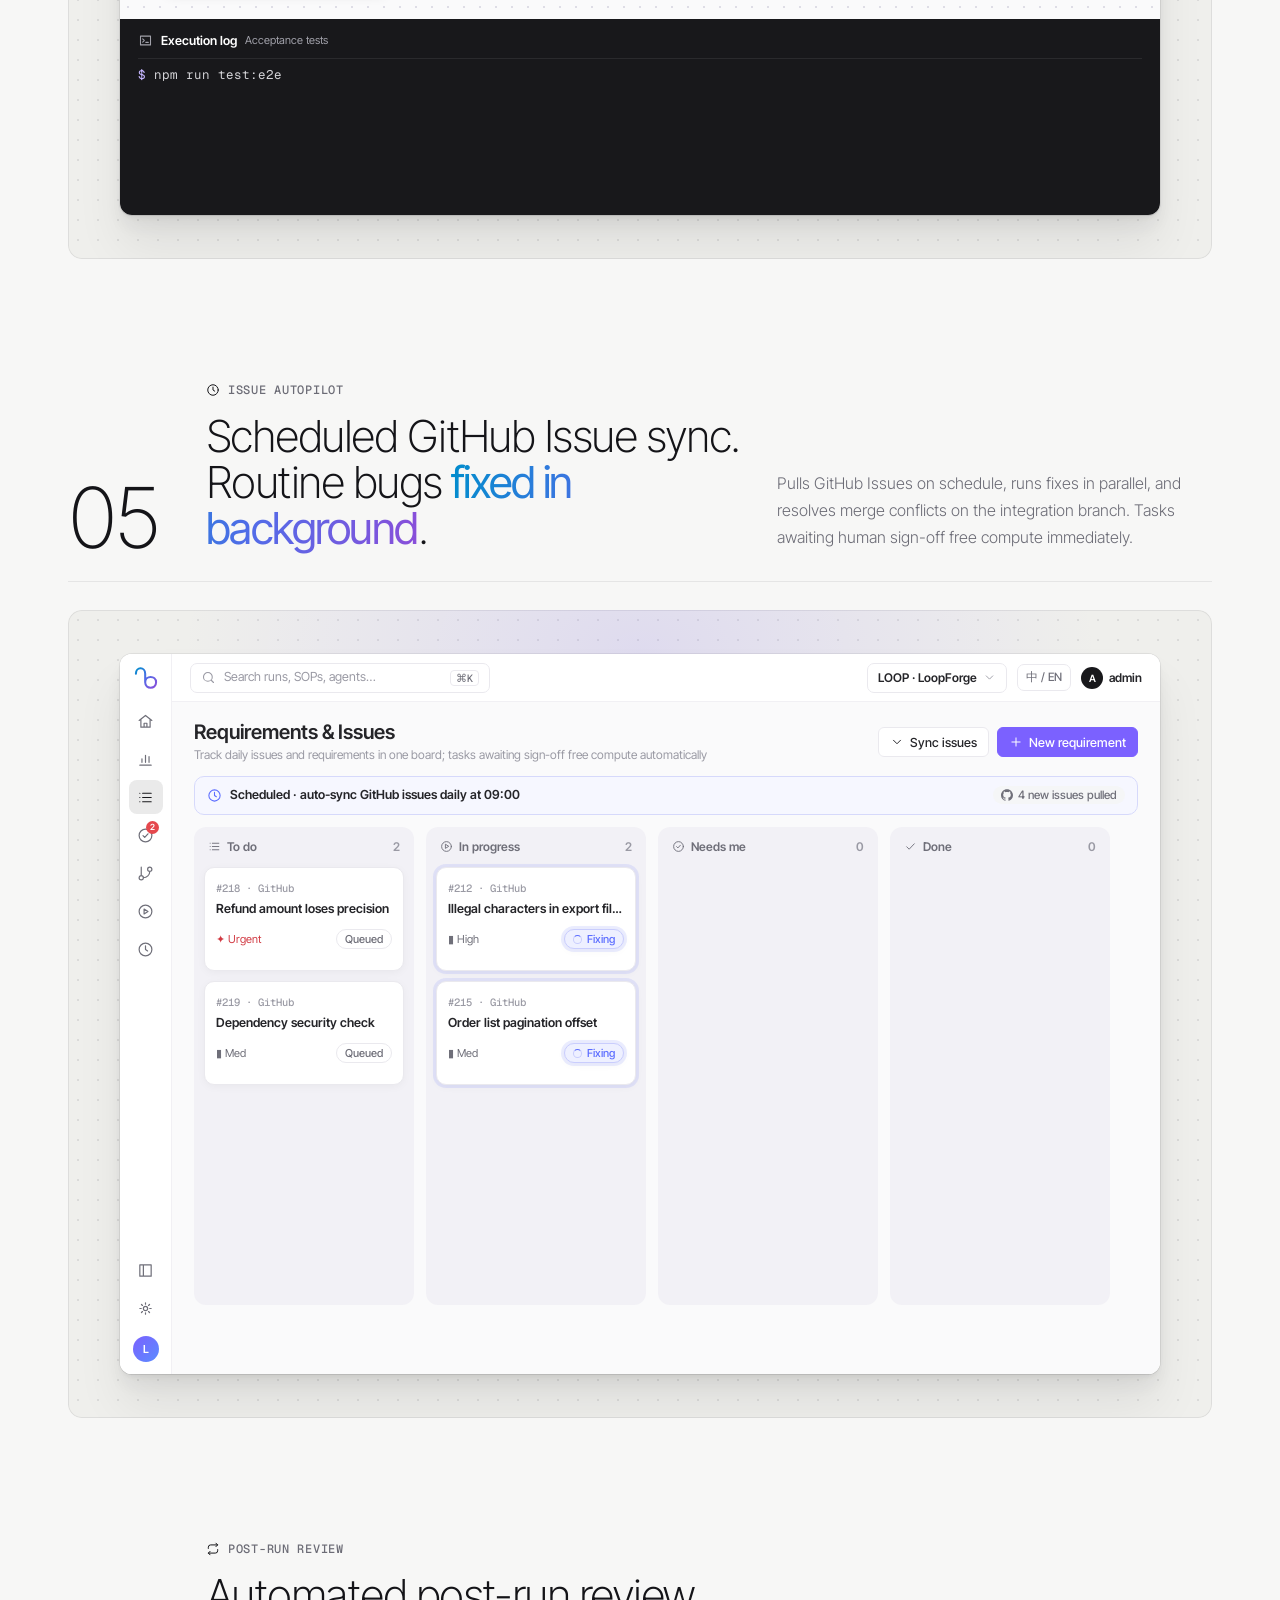
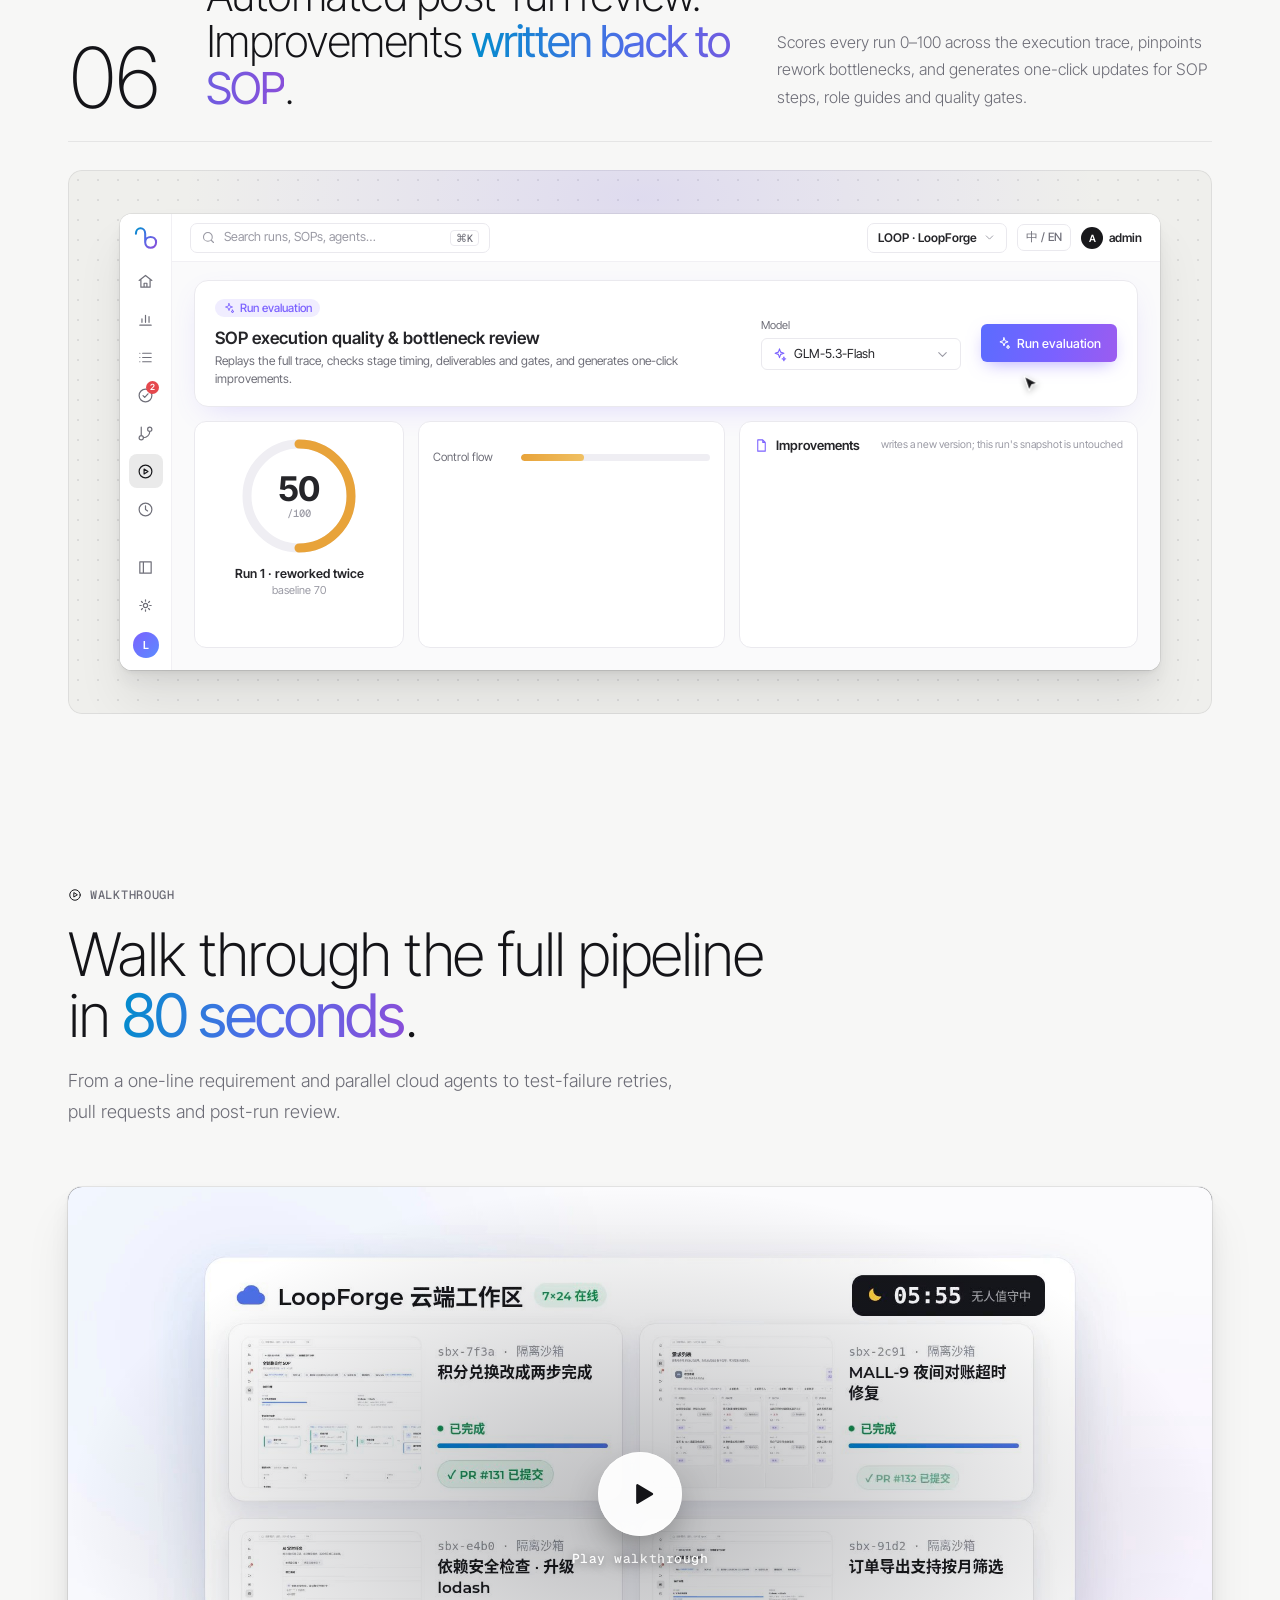
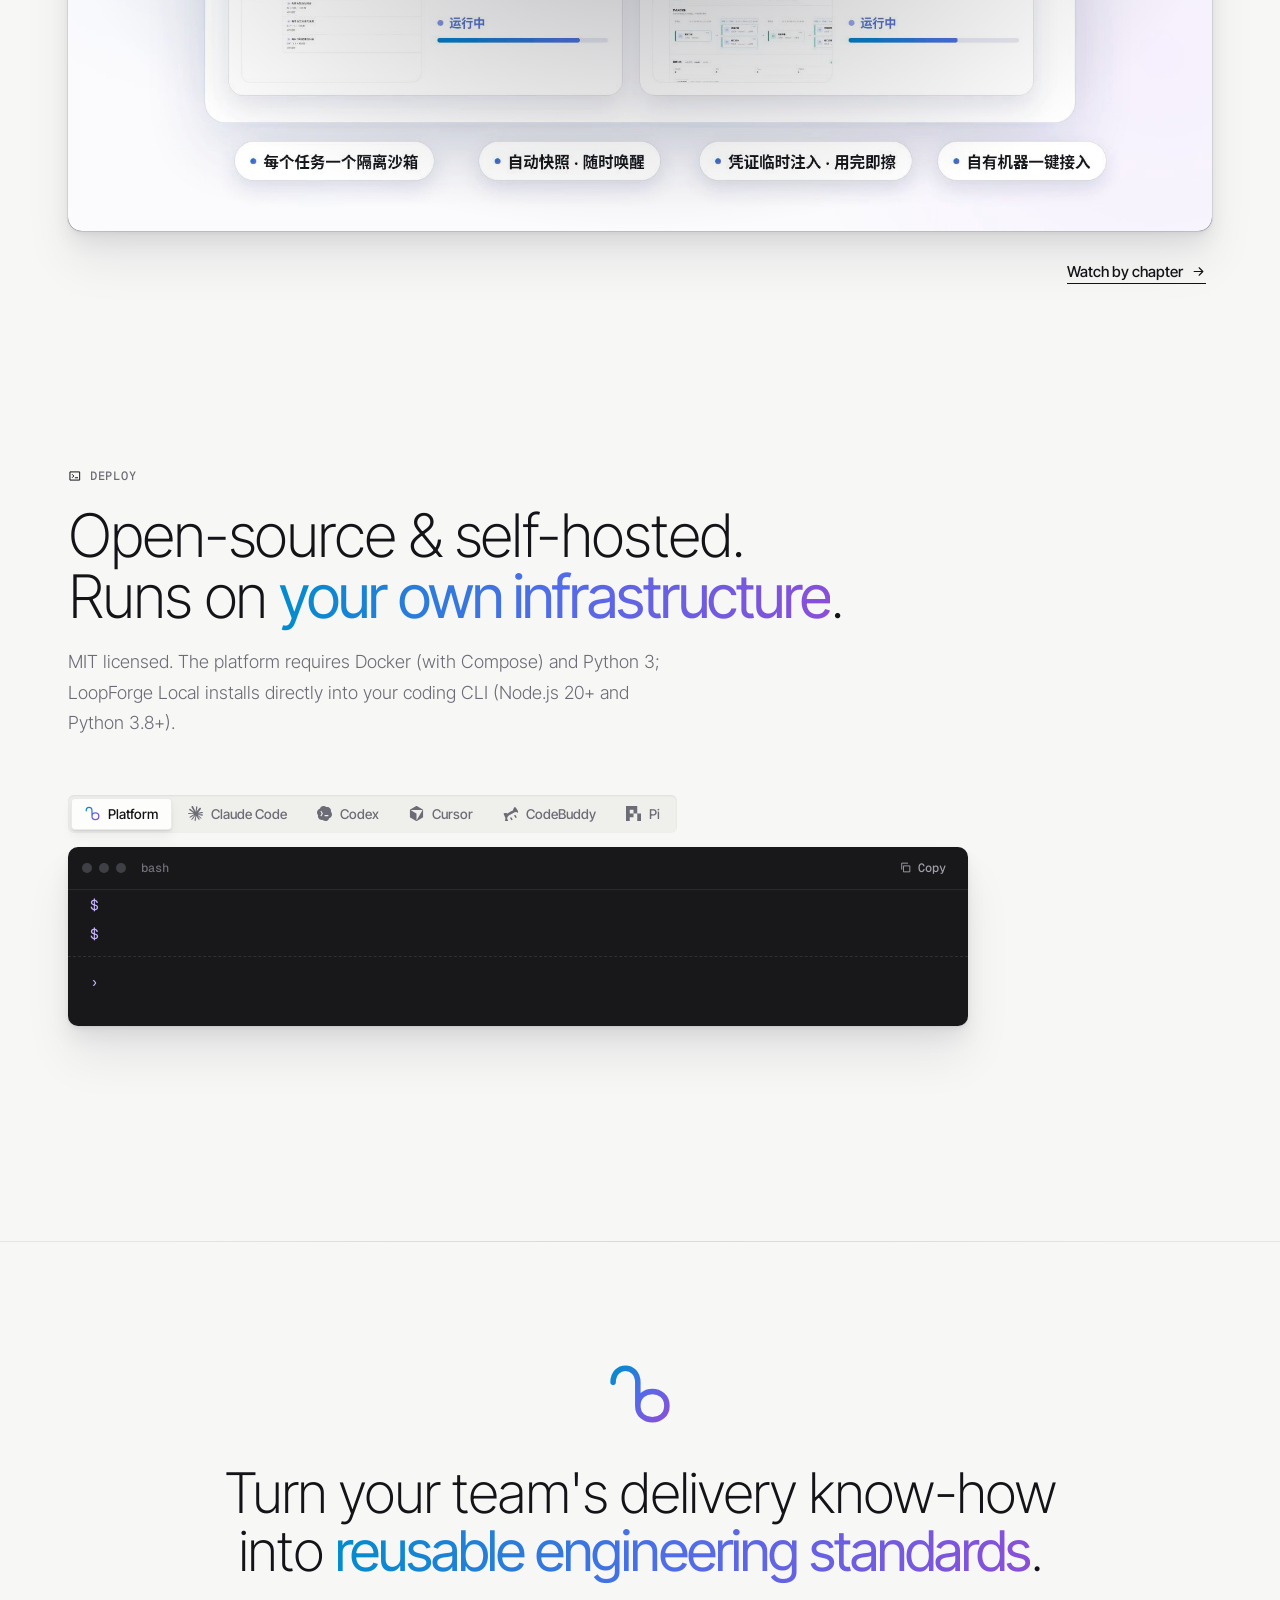
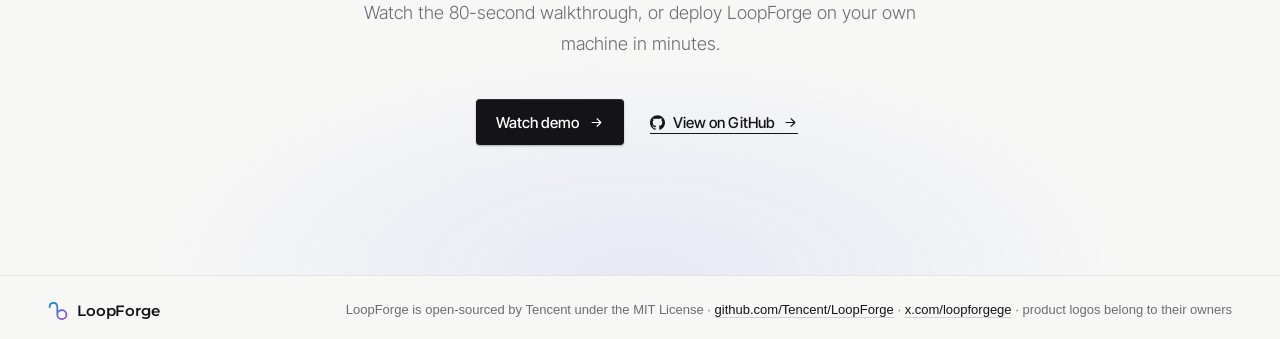
==== commit cf3bee97: "GitHub nav button: rareui-style star swap with sparkles on hover, live star count Co-authored-by: Cu" ====
--- a/index.html
+++ b/index.html
@@ -5,8 +5,8 @@
 <meta property="og:type" content="website"><meta property="og:url" content="https://loopforge.cn/">
 <meta name="referrer" content="no-referrer"><link rel="icon" type="image/svg+xml" href="favicon.svg">
 <link rel="preload" href="site/fonts/inter-tight-latin-wght-normal.woff2" as="font" type="font/woff2" crossorigin>
-<link rel="stylesheet" href="site/site.css?v=28">
+<link rel="stylesheet" href="site/site.css?v=29">
 </head><body>
 <div id="app"></div>
-<script src="site/content.js?v=28"></script><script src="site/flow.js?v=28"></script>
+<script src="site/content.js?v=29"></script><script src="site/flow.js?v=29"></script>
 </body></html>
--- a/site/site.css
+++ b/site/site.css
@@ -334,7 +334,7 @@
  .pain{grid-template-columns:44px 40px minmax(0,1fr)}.pain p{grid-column:3}
 }
 @media (max-width:760px){
- .nbar{padding:0 16px}.links,.ghs span{display:none}.ghs{padding:0 9px}
+ .nbar{padding:0 16px}.links,.ghs .gtx{display:none}.ghs{padding:0 9px}
  .wrap{padding-left:18px;padding-right:18px}
  .hero{padding:110px 18px 0}.hero h1.h{font-size:38px}:lang(en) .hero h1.h{font-size:44px}.hxl .kick{margin-bottom:18px}.hxr .sub{font-size:16px}
  .h .hl{display:inline!important;overflow:visible!important}.h .rv.up{display:inline;opacity:0;transform:none;transition:opacity .6s var(--e-out)}.h .rv.up.on{opacity:1}
@@ -360,6 +360,20 @@
 .btn-k:active,.btn-t:active,.ghs:active,.tabs button:active,.ibh button:active,.rp:active{transform:scale(.97);transition-duration:.08s}
 .ghs{transition:transform .35s var(--e-out),box-shadow .35s var(--e-out),border-color .25s}.ghs .mk{transition:transform .5s var(--e-spr)}
 .ghs:hover{transform:translateY(-1px);border-color:var(--edge);box-shadow:0 8px 18px -10px rgba(20,20,30,.35)}.ghs:hover .mk{transform:rotate(-10deg) scale(1.1)}
+.ghs .gsw{position:relative;width:18px;height:18px;display:grid;place-items:center;flex:none}
+.ghs .gsw>span{grid-area:1/1;display:grid;place-items:center;transition:opacity .3s var(--e-out),filter .3s var(--e-out),transform .55s var(--e-spr)}
+.ghs .g1 .mk{width:16px;height:16px;flex-basis:16px;transform:none!important}
+.ghs .g2{color:#FFC83D;opacity:0;filter:blur(4px);transform:scale(.25) rotate(-150deg)}.ghs .g2 svg{width:19px;height:19px;display:block;filter:drop-shadow(0 1px 1px rgba(180,120,0,.35))}
+.ghs .sk{position:absolute;display:block;line-height:0;color:#F5B800;opacity:0;transition:opacity .25s var(--e-out),transform .5s var(--e-spr)}.ghs .sk svg{width:100%;height:100%;display:block}
+.ghs .s1{right:-6px;top:-5px;width:7px;height:7px;transform:scale(0) rotate(-90deg)}.ghs .s2{left:-5px;bottom:-3px;width:5px;height:5px;transform:scale(0) rotate(90deg)}
+.ghs:hover .g1,.ghs:focus-visible .g1{opacity:0;filter:blur(4px);transform:scale(.6) rotate(60deg)}
+.ghs:hover .g2,.ghs:focus-visible .g2{opacity:1;filter:blur(0);transform:none}
+.ghs:hover .sk,.ghs:focus-visible .sk{opacity:1;transform:none;transition-delay:.12s}.ghs:hover .s2,.ghs:focus-visible .s2{transition-delay:.2s}
+.ghs:hover .s1{animation:twk 1.6s ease-in-out .7s infinite}.ghs:hover .s2{animation:twk 1.6s ease-in-out 1.1s infinite}
+@keyframes twk{50%{transform:scale(.55) rotate(45deg);opacity:.6}}
+.ghs .gct{margin-left:3px;padding-left:9px;border-left:1px solid var(--rule);font:500 12.5px var(--mono);font-variant-numeric:tabular-nums;color:var(--mute);transition:color .3s}.ghs:hover .gct{color:var(--ink)}
+.ghs .gct[hidden]{display:none}
+
 .btn-t .mk{transition:transform .5s var(--e-spr)}.btn-t:hover .mk{transform:rotate(-10deg) scale(1.1)}
 .ag{position:relative;cursor:default;transition:opacity .25s,transform .45s var(--e-spr)}a.ag{cursor:pointer}
 .ags.on .ag{animation:agin .7s var(--e-spr) calc(.15s + var(--i)*70ms) backwards}.ags.on .sep{animation:sepin .5s var(--e-out) .4s backwards}
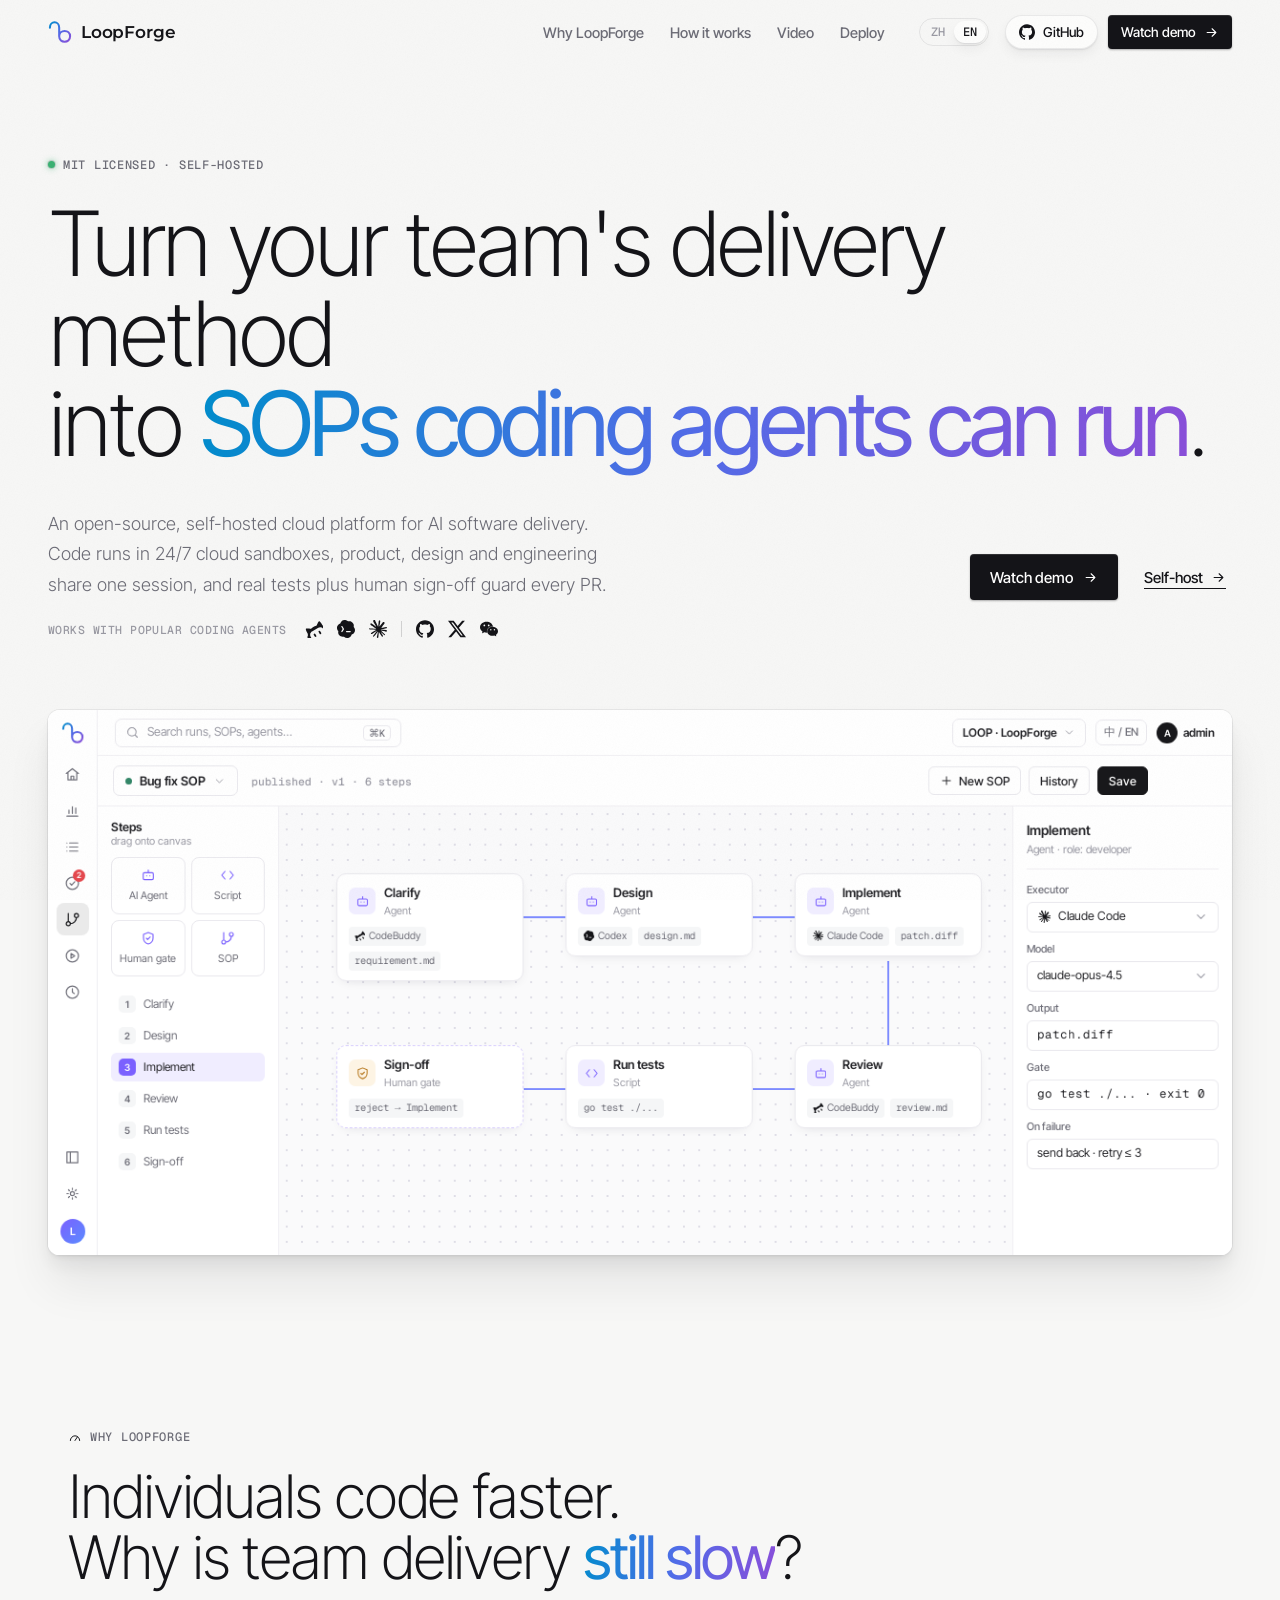
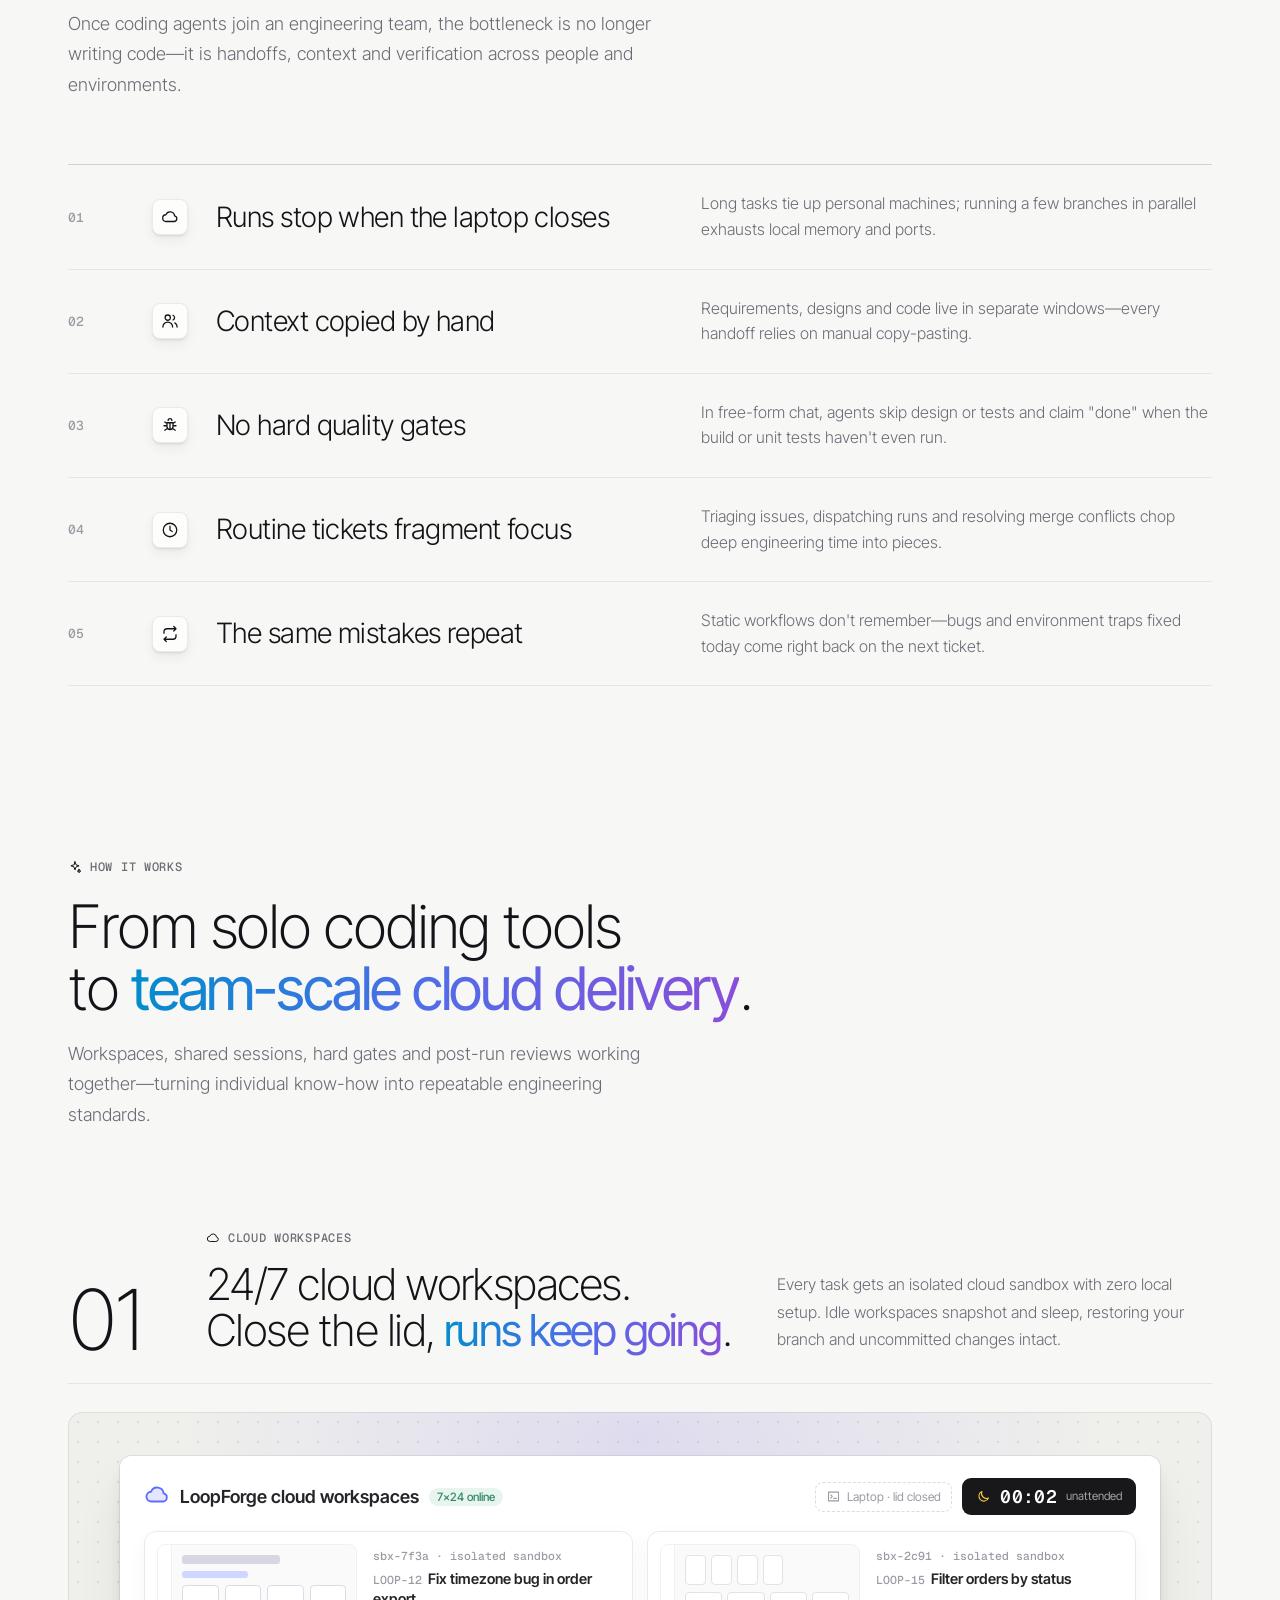
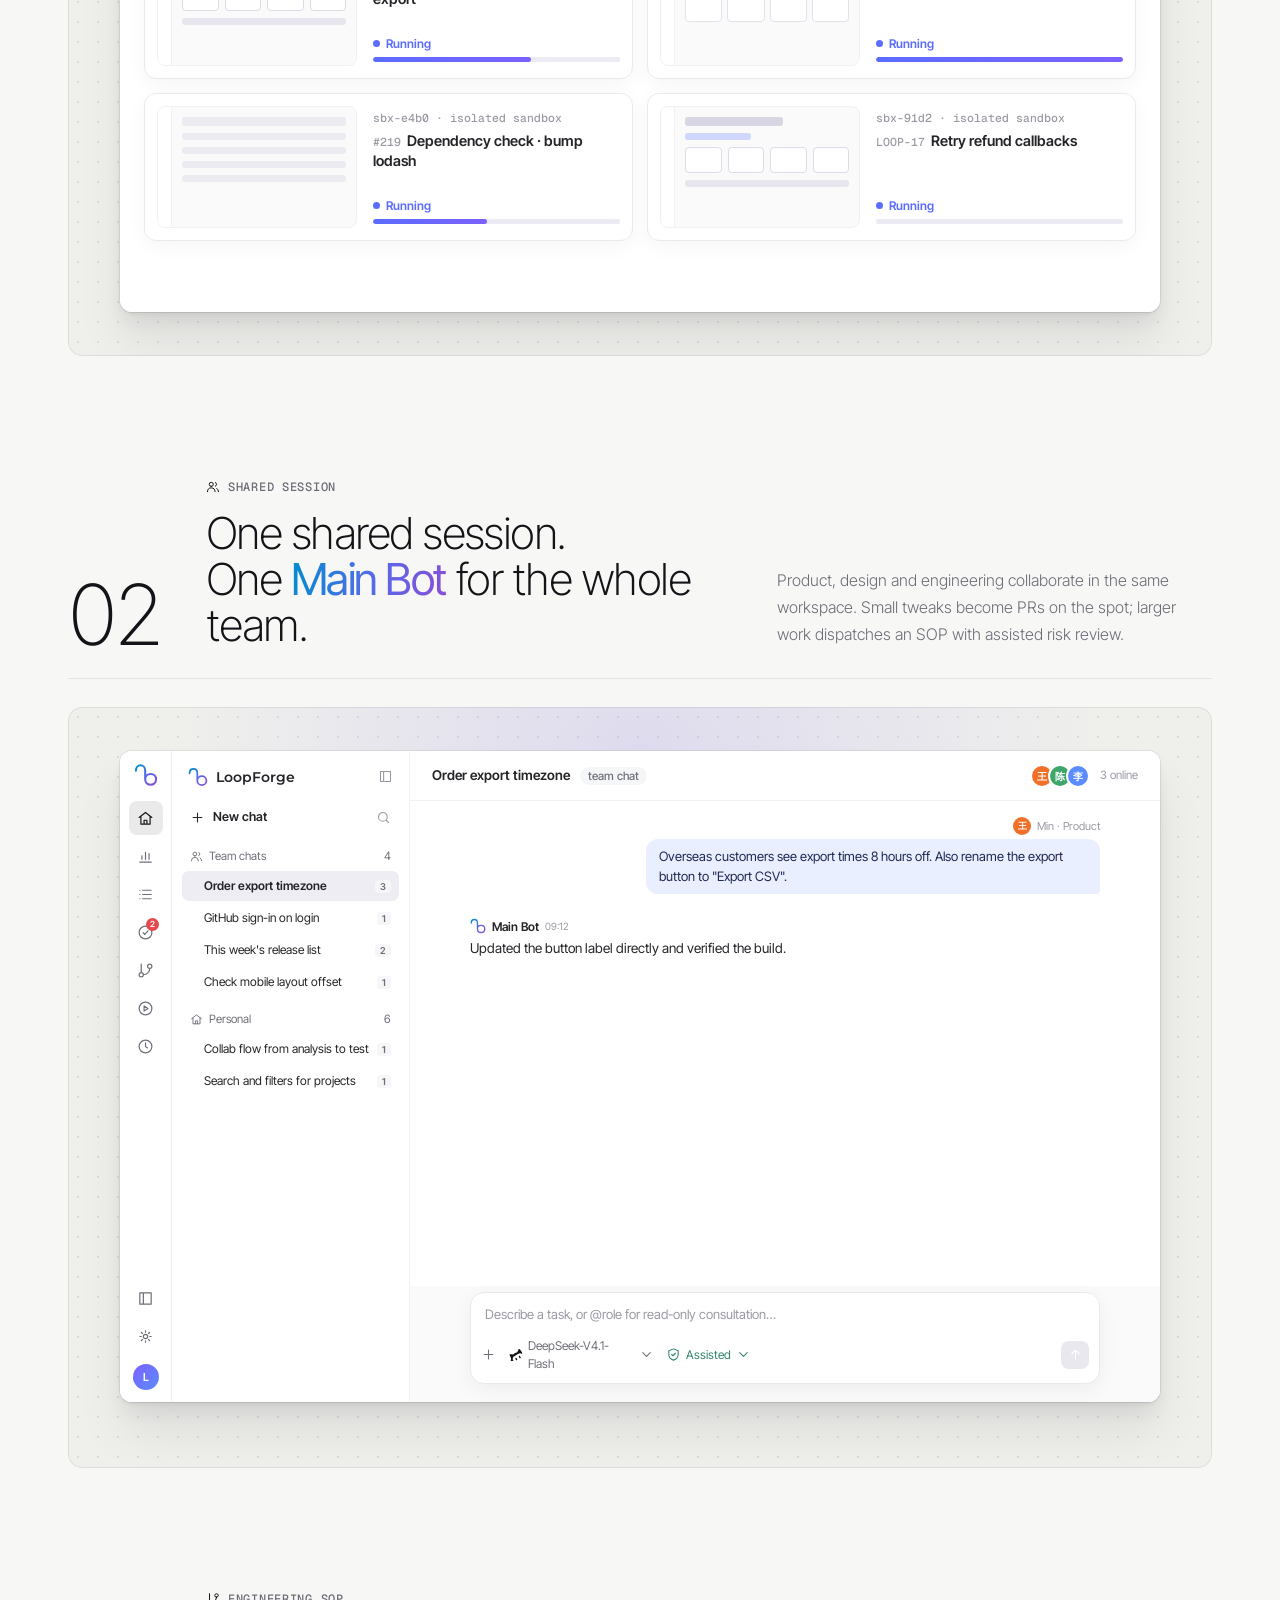
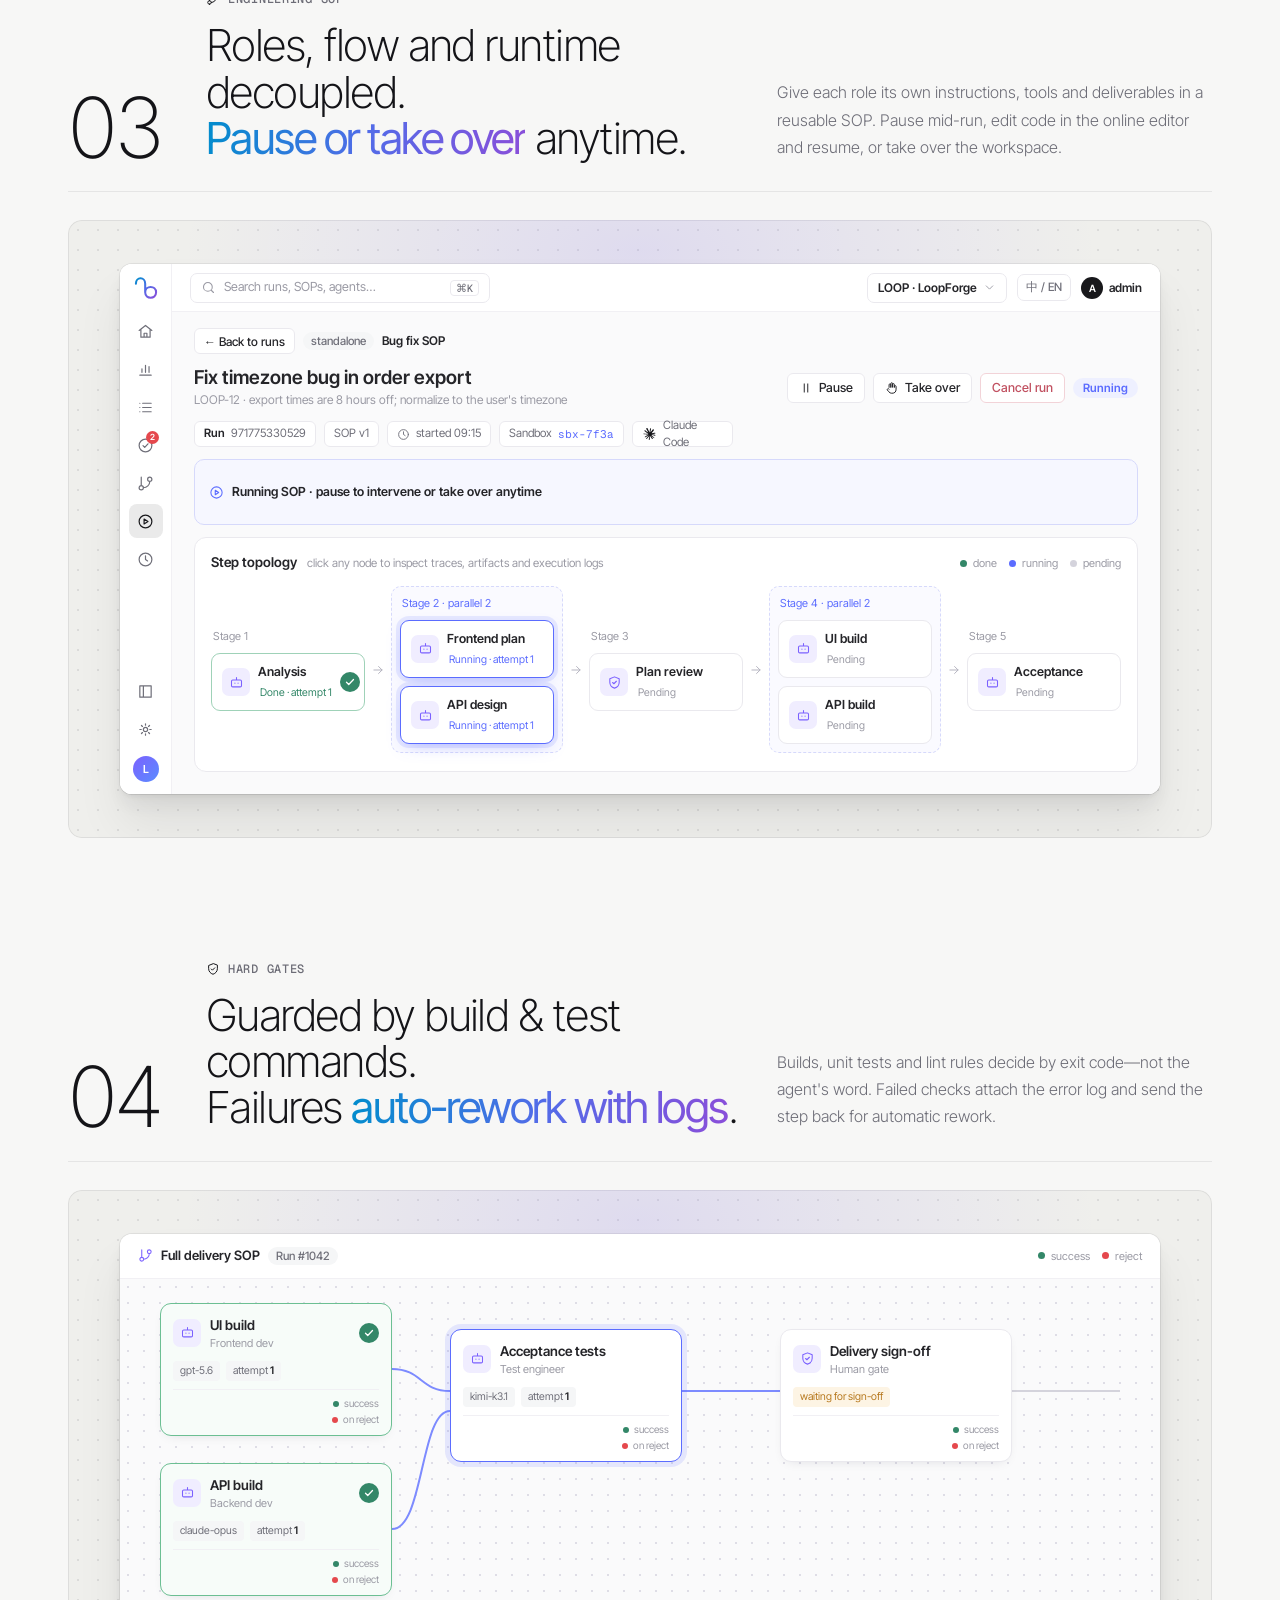
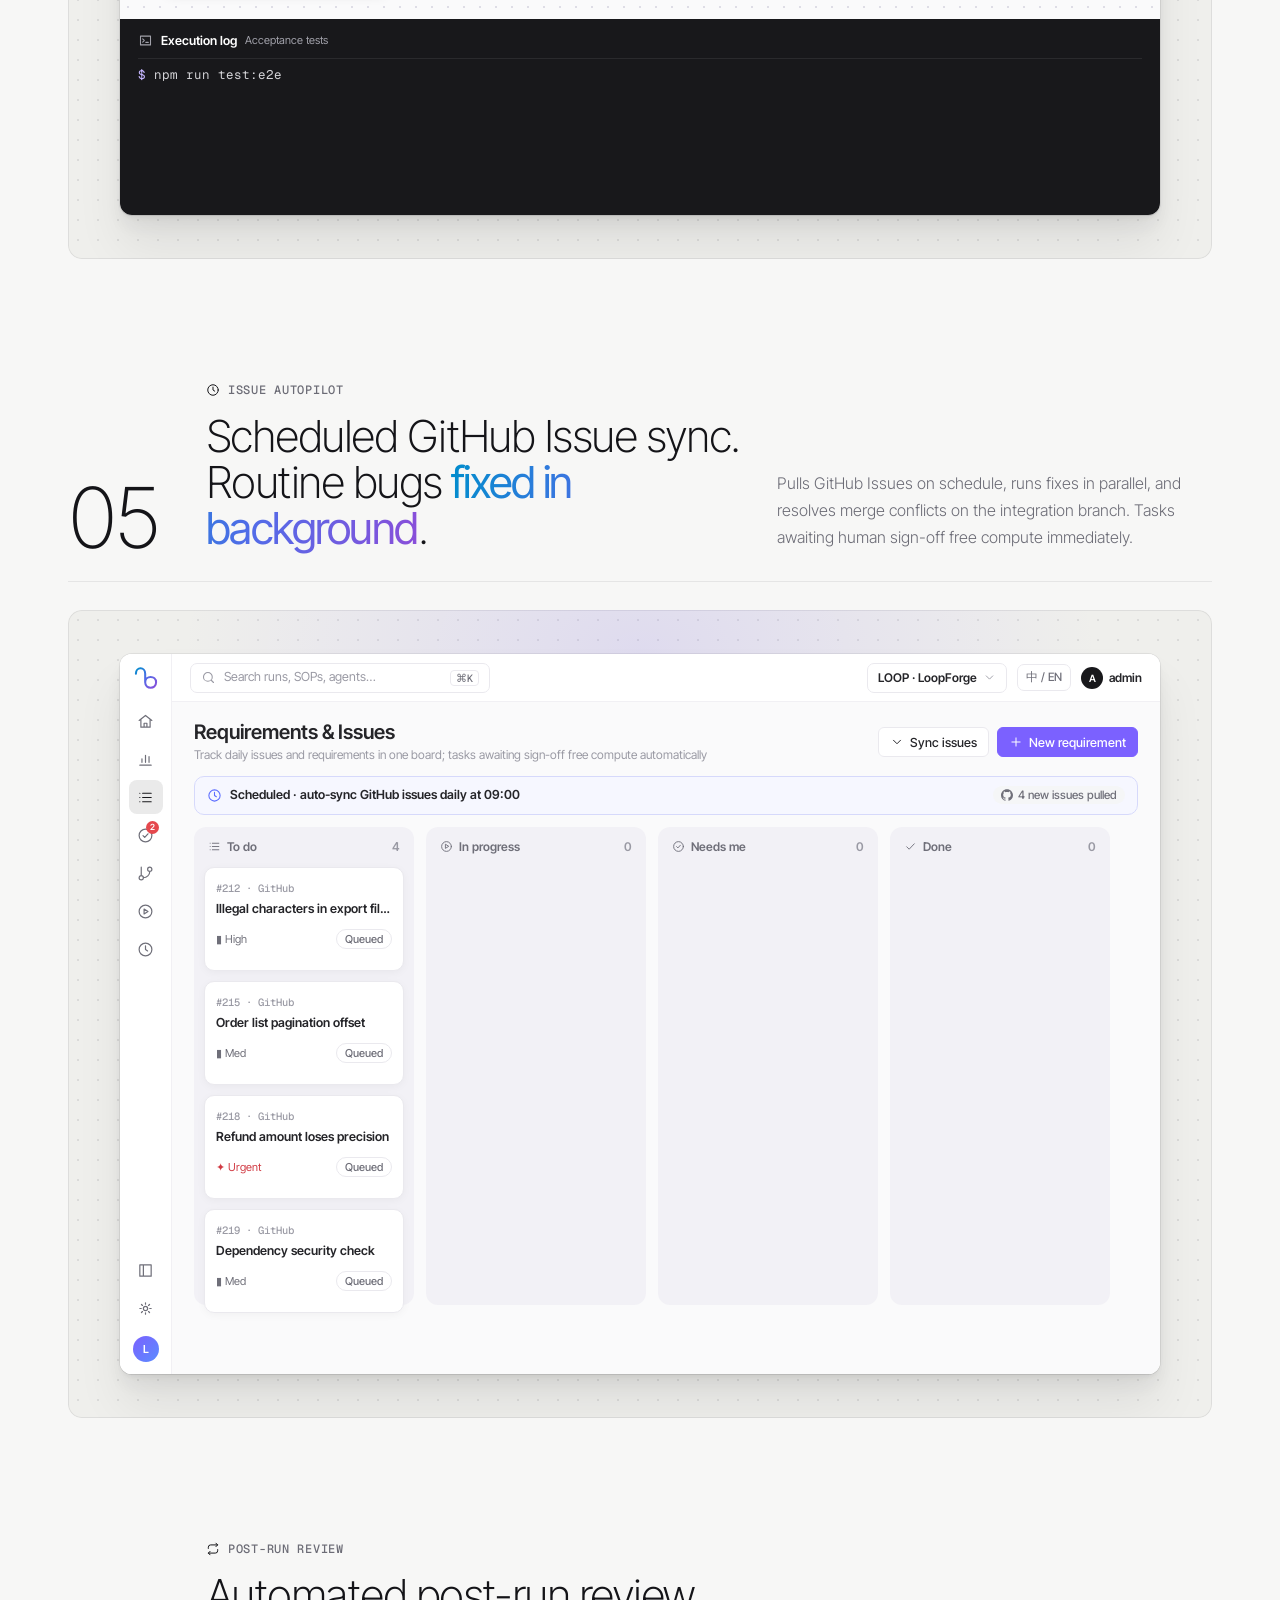
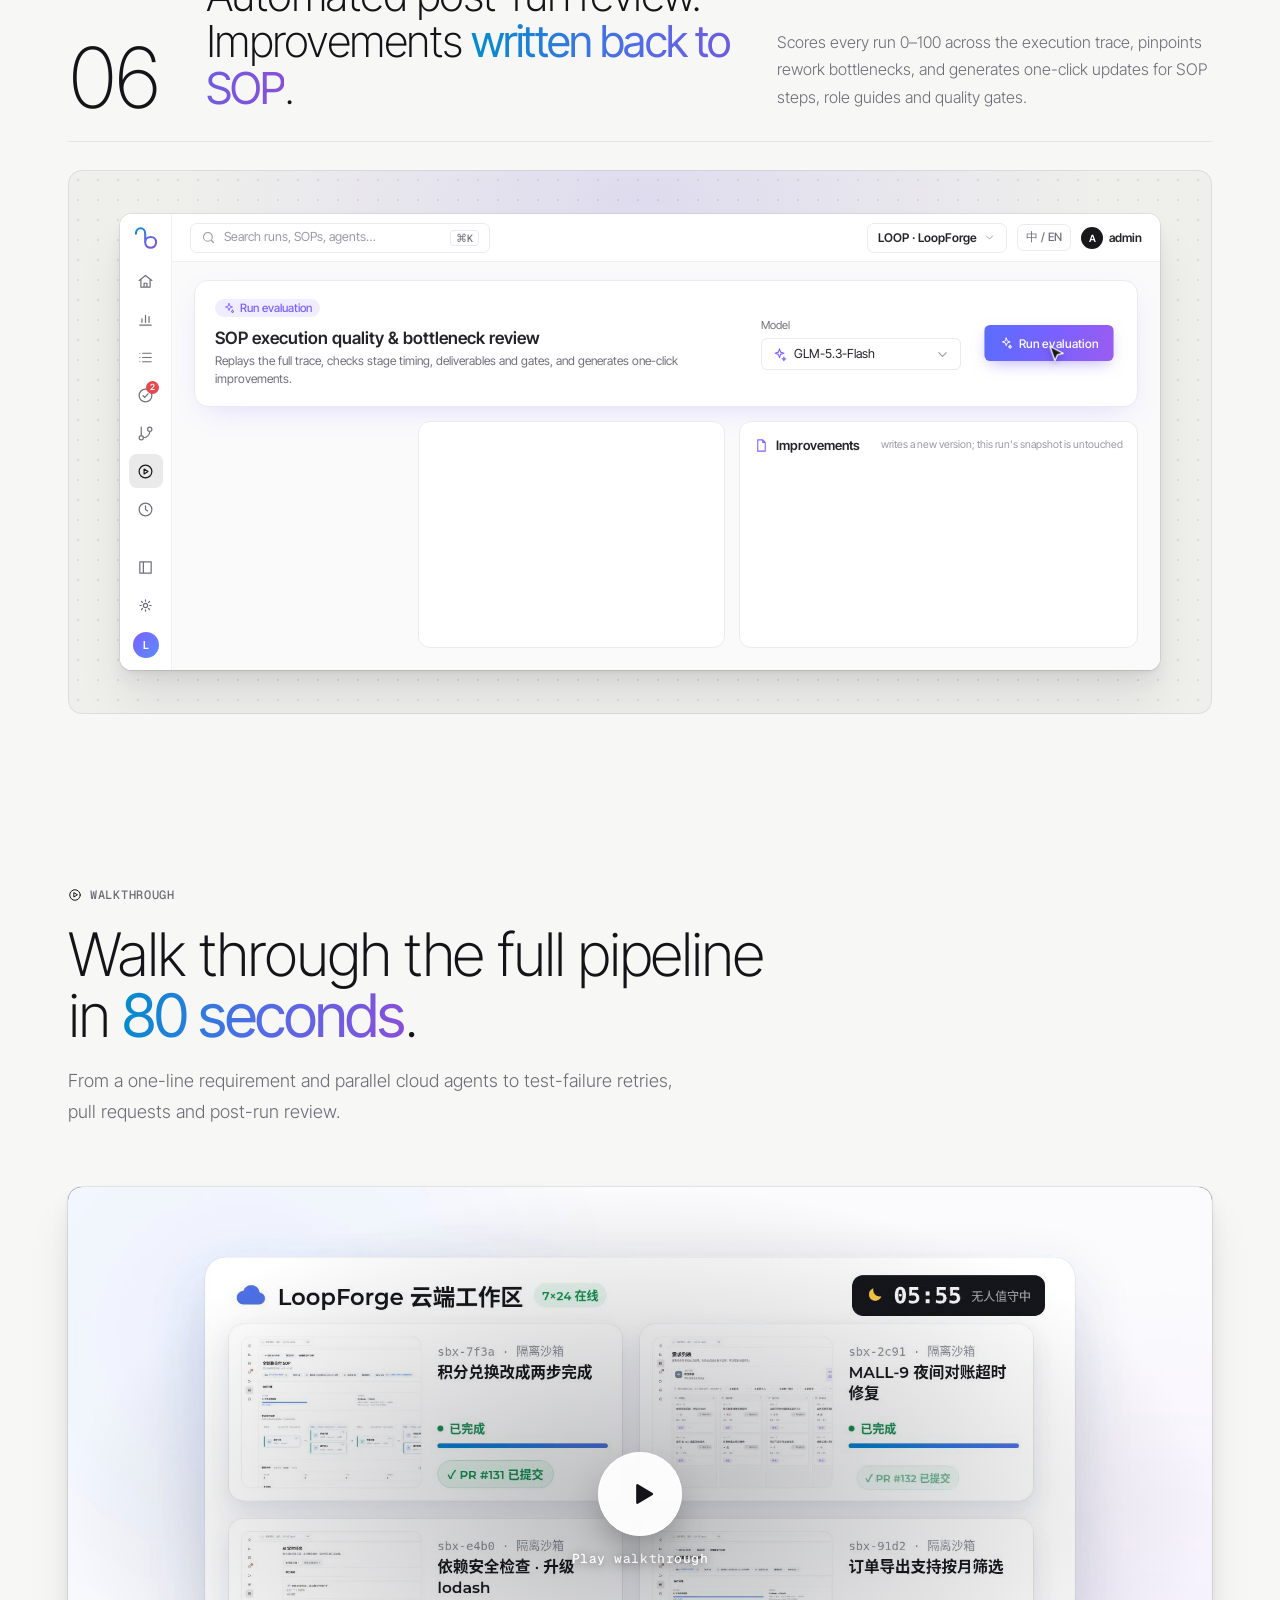
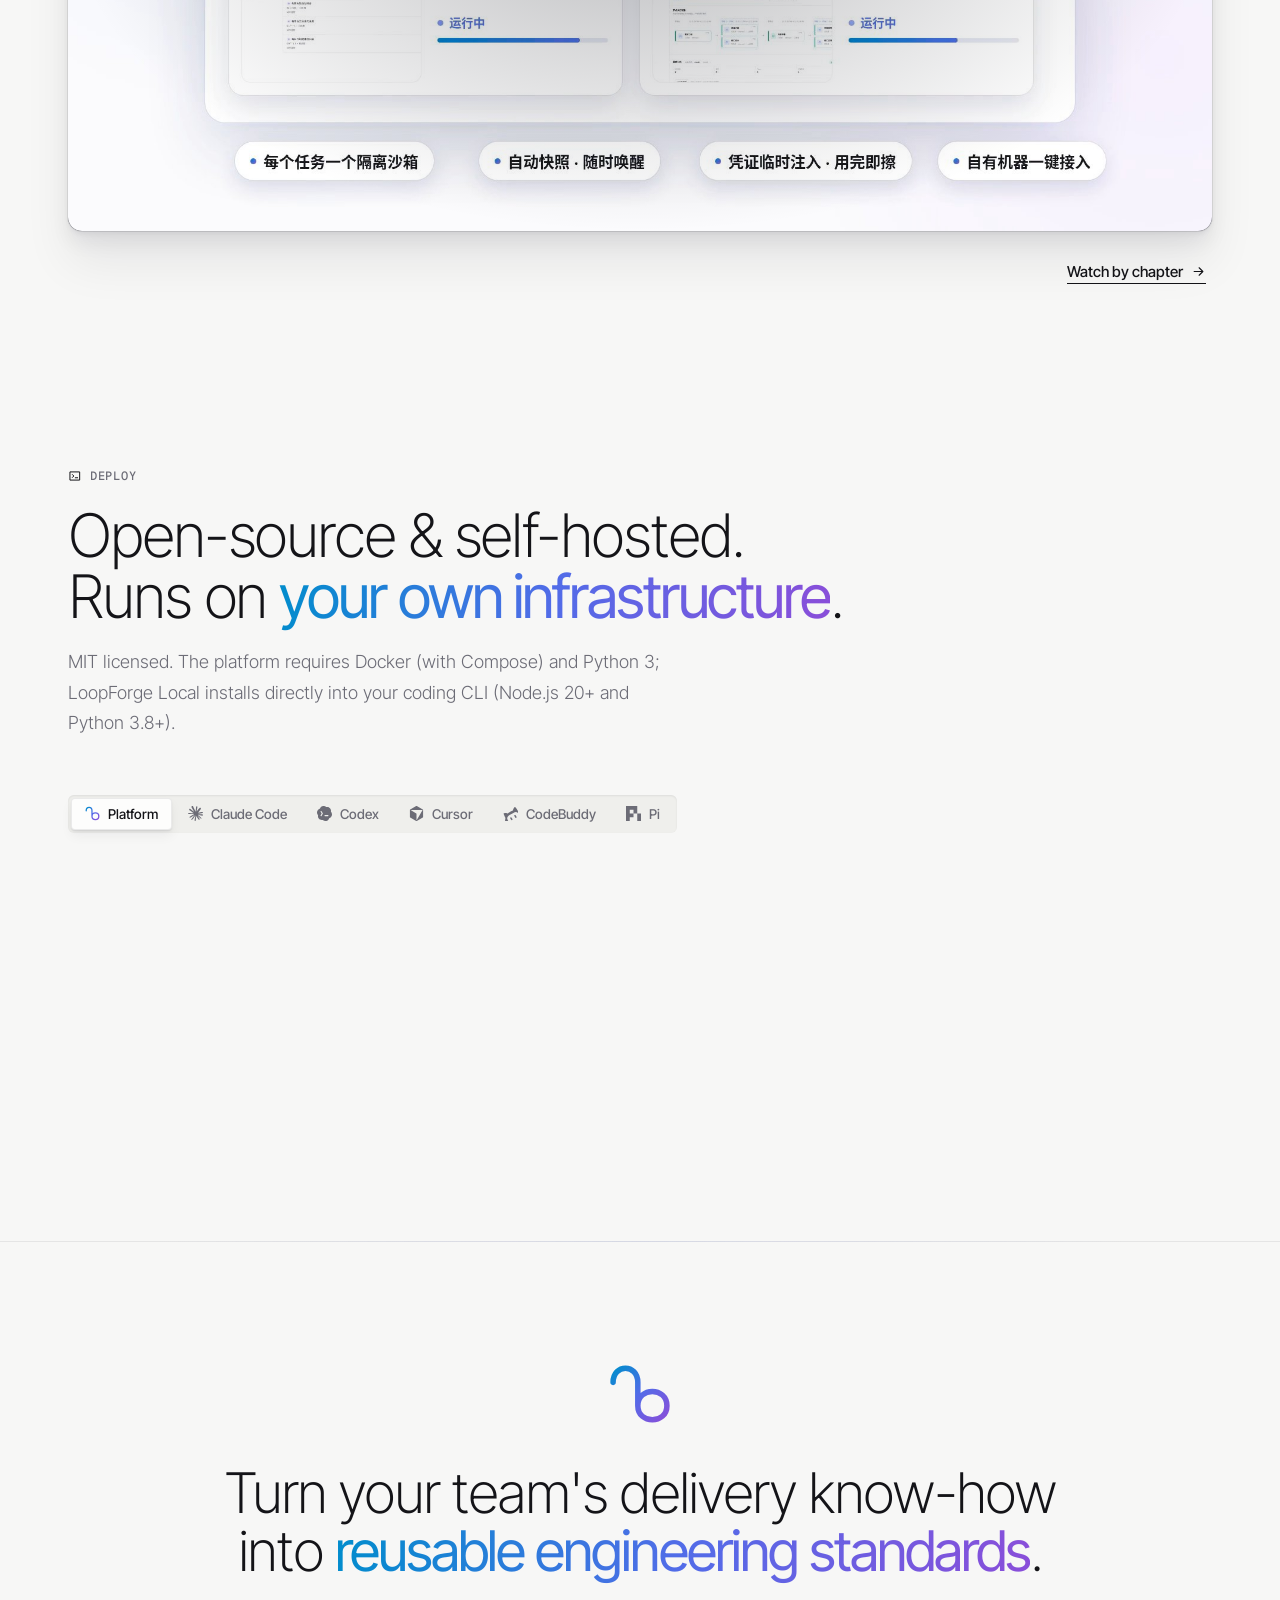
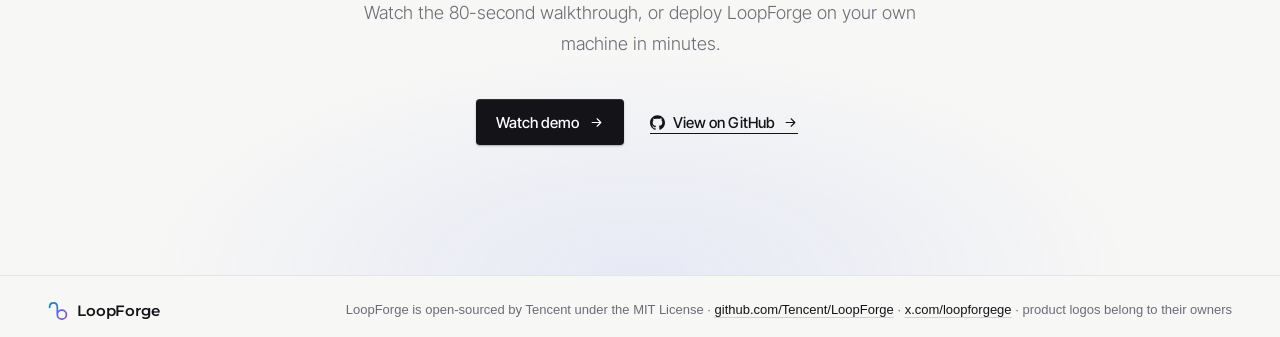
==== commit bf1a20f1: "GitHub nav button: center icon/star on the text line, keep sparkles clear of the label Co-authored-b" ====
--- a/index.html
+++ b/index.html
@@ -5,8 +5,8 @@
 <meta property="og:type" content="website"><meta property="og:url" content="https://loopforge.cn/">
 <meta name="referrer" content="no-referrer"><link rel="icon" type="image/svg+xml" href="favicon.svg">
 <link rel="preload" href="site/fonts/inter-tight-latin-wght-normal.woff2" as="font" type="font/woff2" crossorigin>
-<link rel="stylesheet" href="site/site.css?v=29">
+<link rel="stylesheet" href="site/site.css?v=32">
 </head><body>
 <div id="app"></div>
-<script src="site/content.js?v=29"></script><script src="site/flow.js?v=29"></script>
+<script src="site/content.js?v=32"></script><script src="site/flow.js?v=32"></script>
 </body></html>
--- a/site/site.css
+++ b/site/site.css
@@ -68,7 +68,7 @@
 .links a{position:relative;padding:6px 12px;font:500 14.5px var(--sans);color:var(--mute);transition:color .2s}.links a:hover{color:var(--ink)}
 .links a.on{color:var(--ink)}.links a.on:before{content:"";position:absolute;left:0;top:50%;width:5px;height:5px;margin-top:-2.5px;border-radius:50%;background:var(--acc)}
 .lang{display:flex;border:1px solid var(--rule);border-radius:999px;padding:2px;margin-right:6px}.lang button{all:unset;cursor:pointer;font:500 12px var(--mono);color:var(--faint);padding:3px 9px;border-radius:999px}.lang button.on{background:var(--raised);color:var(--ink);box-shadow:var(--lift1)}
-.ghs{display:inline-flex;align-items:center;gap:7px;height:34px;padding:0 13px;border-radius:999px;border:1px solid var(--rule);background:var(--raised);font:500 13.5px var(--sans);color:var(--ink);box-shadow:var(--lift1)}
+.ghs{display:inline-flex;align-items:center;gap:8px;height:34px;padding:0 13px;border-radius:999px;border:1px solid var(--rule);background:var(--raised);font:500 13.5px var(--sans);color:var(--ink);box-shadow:var(--lift1)}
 /* hero */
 .hero{position:relative;padding:150px 48px 0;max-width:1340px;margin:0 auto}
 .hero:before{content:"";position:absolute;left:50%;top:-10%;width:1300px;height:900px;margin-left:-650px;background:radial-gradient(closest-side,rgba(82,108,232,.13),transparent 70%),radial-gradient(closest-side at 70% 40%,rgba(138,78,217,.09),transparent 70%);z-index:-1;pointer-events:none}
@@ -360,12 +360,12 @@
 .btn-k:active,.btn-t:active,.ghs:active,.tabs button:active,.ibh button:active,.rp:active{transform:scale(.97);transition-duration:.08s}
 .ghs{transition:transform .35s var(--e-out),box-shadow .35s var(--e-out),border-color .25s}.ghs .mk{transition:transform .5s var(--e-spr)}
 .ghs:hover{transform:translateY(-1px);border-color:var(--edge);box-shadow:0 8px 18px -10px rgba(20,20,30,.35)}.ghs:hover .mk{transform:rotate(-10deg) scale(1.1)}
-.ghs .gsw{position:relative;width:18px;height:18px;display:grid;place-items:center;flex:none}
+.ghs .gsw{position:relative;width:16px;height:16px;display:grid;place-items:center;flex:none}
 .ghs .gsw>span{grid-area:1/1;display:grid;place-items:center;transition:opacity .3s var(--e-out),filter .3s var(--e-out),transform .55s var(--e-spr)}
-.ghs .g1 .mk{width:16px;height:16px;flex-basis:16px;transform:none!important}
-.ghs .g2{color:#FFC83D;opacity:0;filter:blur(4px);transform:scale(.25) rotate(-150deg)}.ghs .g2 svg{width:19px;height:19px;display:block;filter:drop-shadow(0 1px 1px rgba(180,120,0,.35))}
+.ghs .gsw svg{display:block}.ghs .g1 .mk{width:16px;height:16px;flex-basis:16px;transform:none!important}
+.ghs .g2{color:#FFC83D;opacity:0;filter:blur(4px);transform:scale(.25) rotate(-150deg)}.ghs .g2 svg{width:16px;height:16px;margin-top:-1px;filter:drop-shadow(0 1px 1px rgba(180,120,0,.35))}
 .ghs .sk{position:absolute;display:block;line-height:0;color:#F5B800;opacity:0;transition:opacity .25s var(--e-out),transform .5s var(--e-spr)}.ghs .sk svg{width:100%;height:100%;display:block}
-.ghs .s1{right:-6px;top:-5px;width:7px;height:7px;transform:scale(0) rotate(-90deg)}.ghs .s2{left:-5px;bottom:-3px;width:5px;height:5px;transform:scale(0) rotate(90deg)}
+.ghs .s1{right:-3px;top:-4px;width:6px;height:6px;transform:scale(0) rotate(-90deg)}.ghs .s2{left:-4px;bottom:-2px;width:5px;height:5px;transform:scale(0) rotate(90deg)}
 .ghs:hover .g1,.ghs:focus-visible .g1{opacity:0;filter:blur(4px);transform:scale(.6) rotate(60deg)}
 .ghs:hover .g2,.ghs:focus-visible .g2{opacity:1;filter:blur(0);transform:none}
 .ghs:hover .sk,.ghs:focus-visible .sk{opacity:1;transform:none;transition-delay:.12s}.ghs:hover .s2,.ghs:focus-visible .s2{transition-delay:.2s}
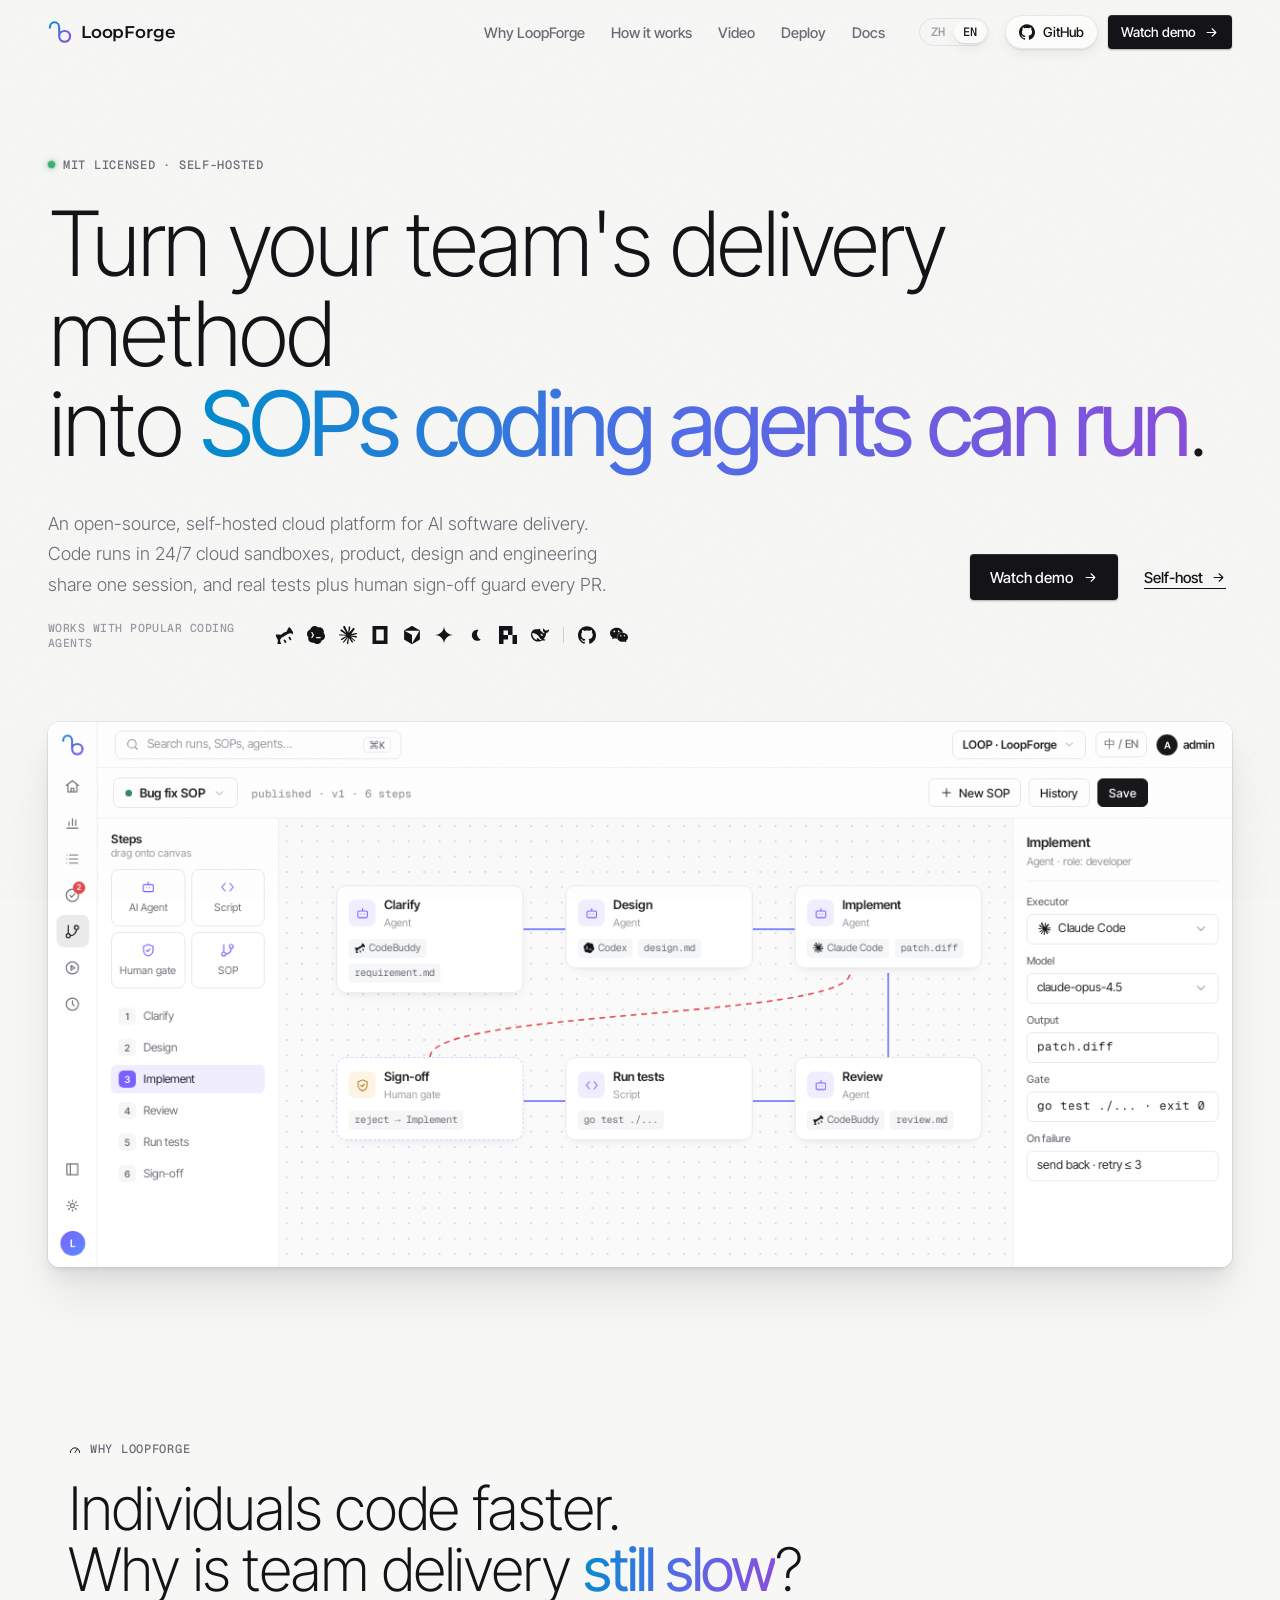
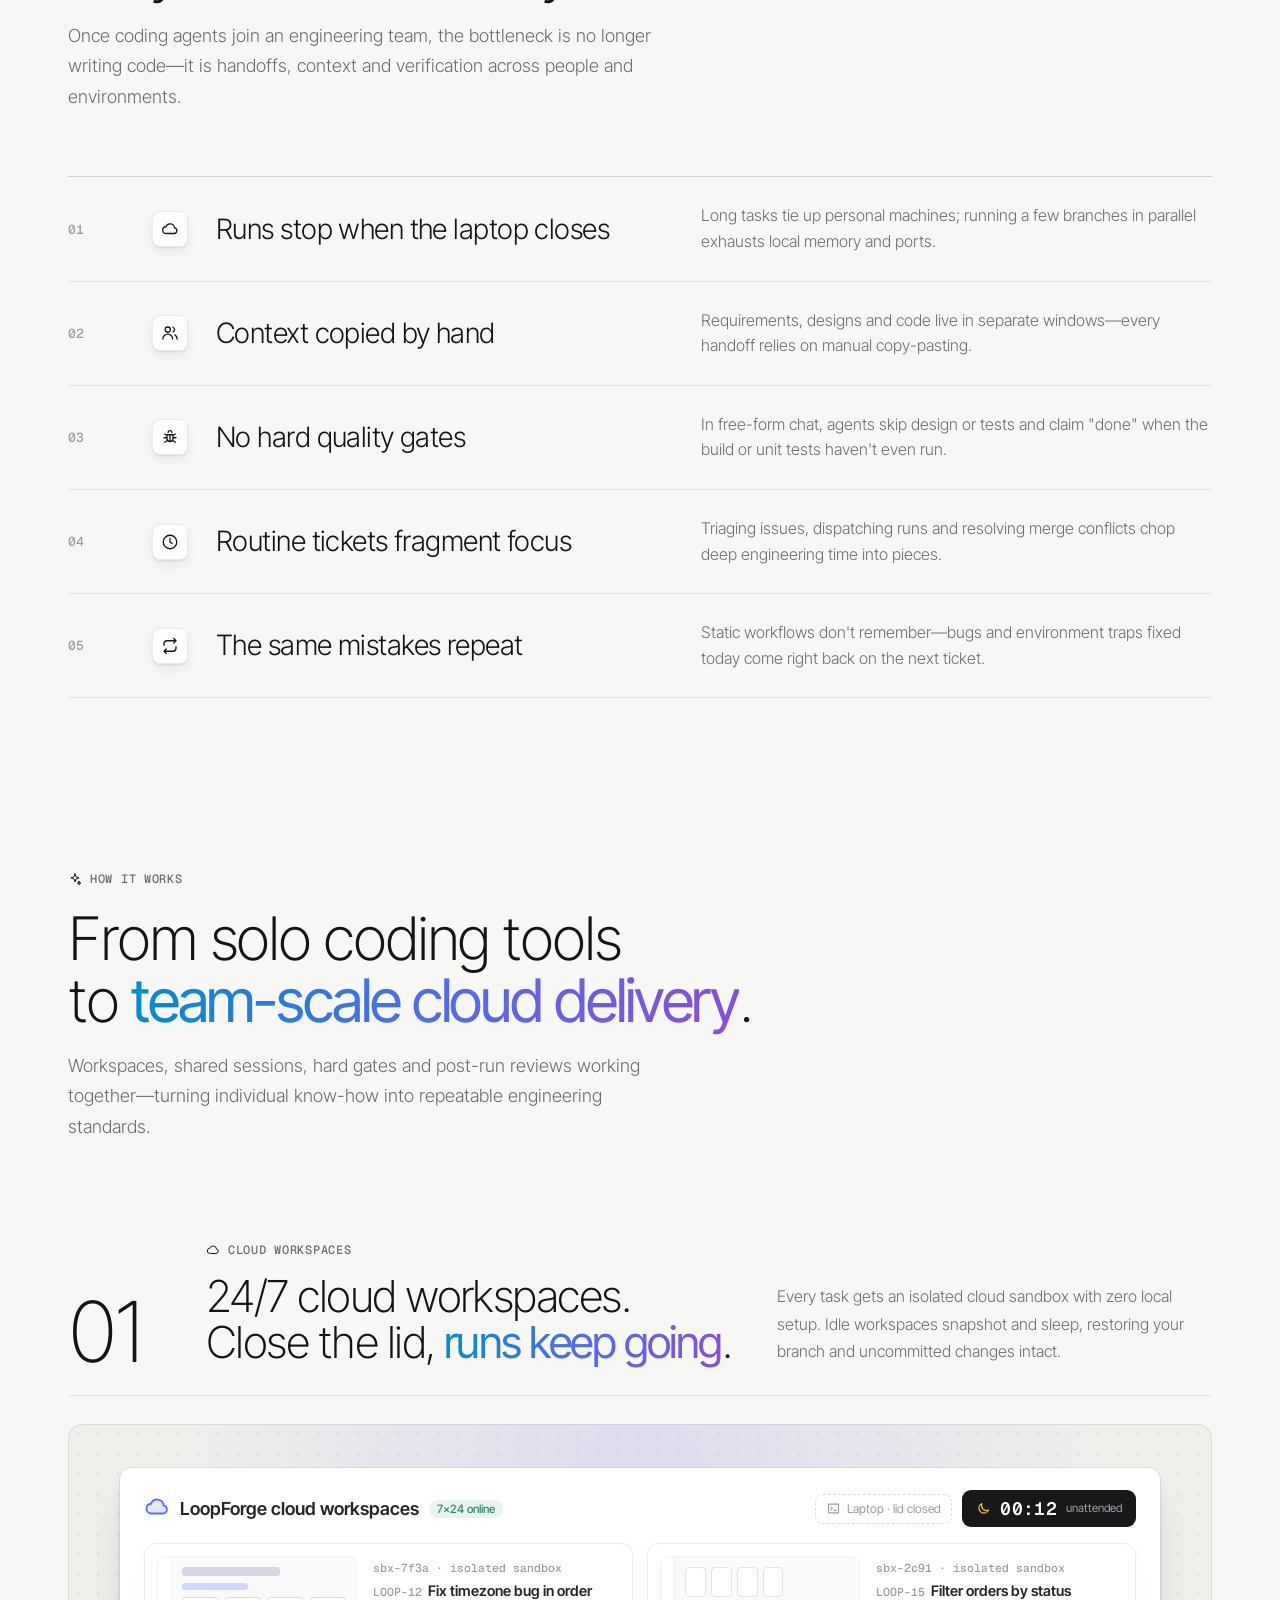
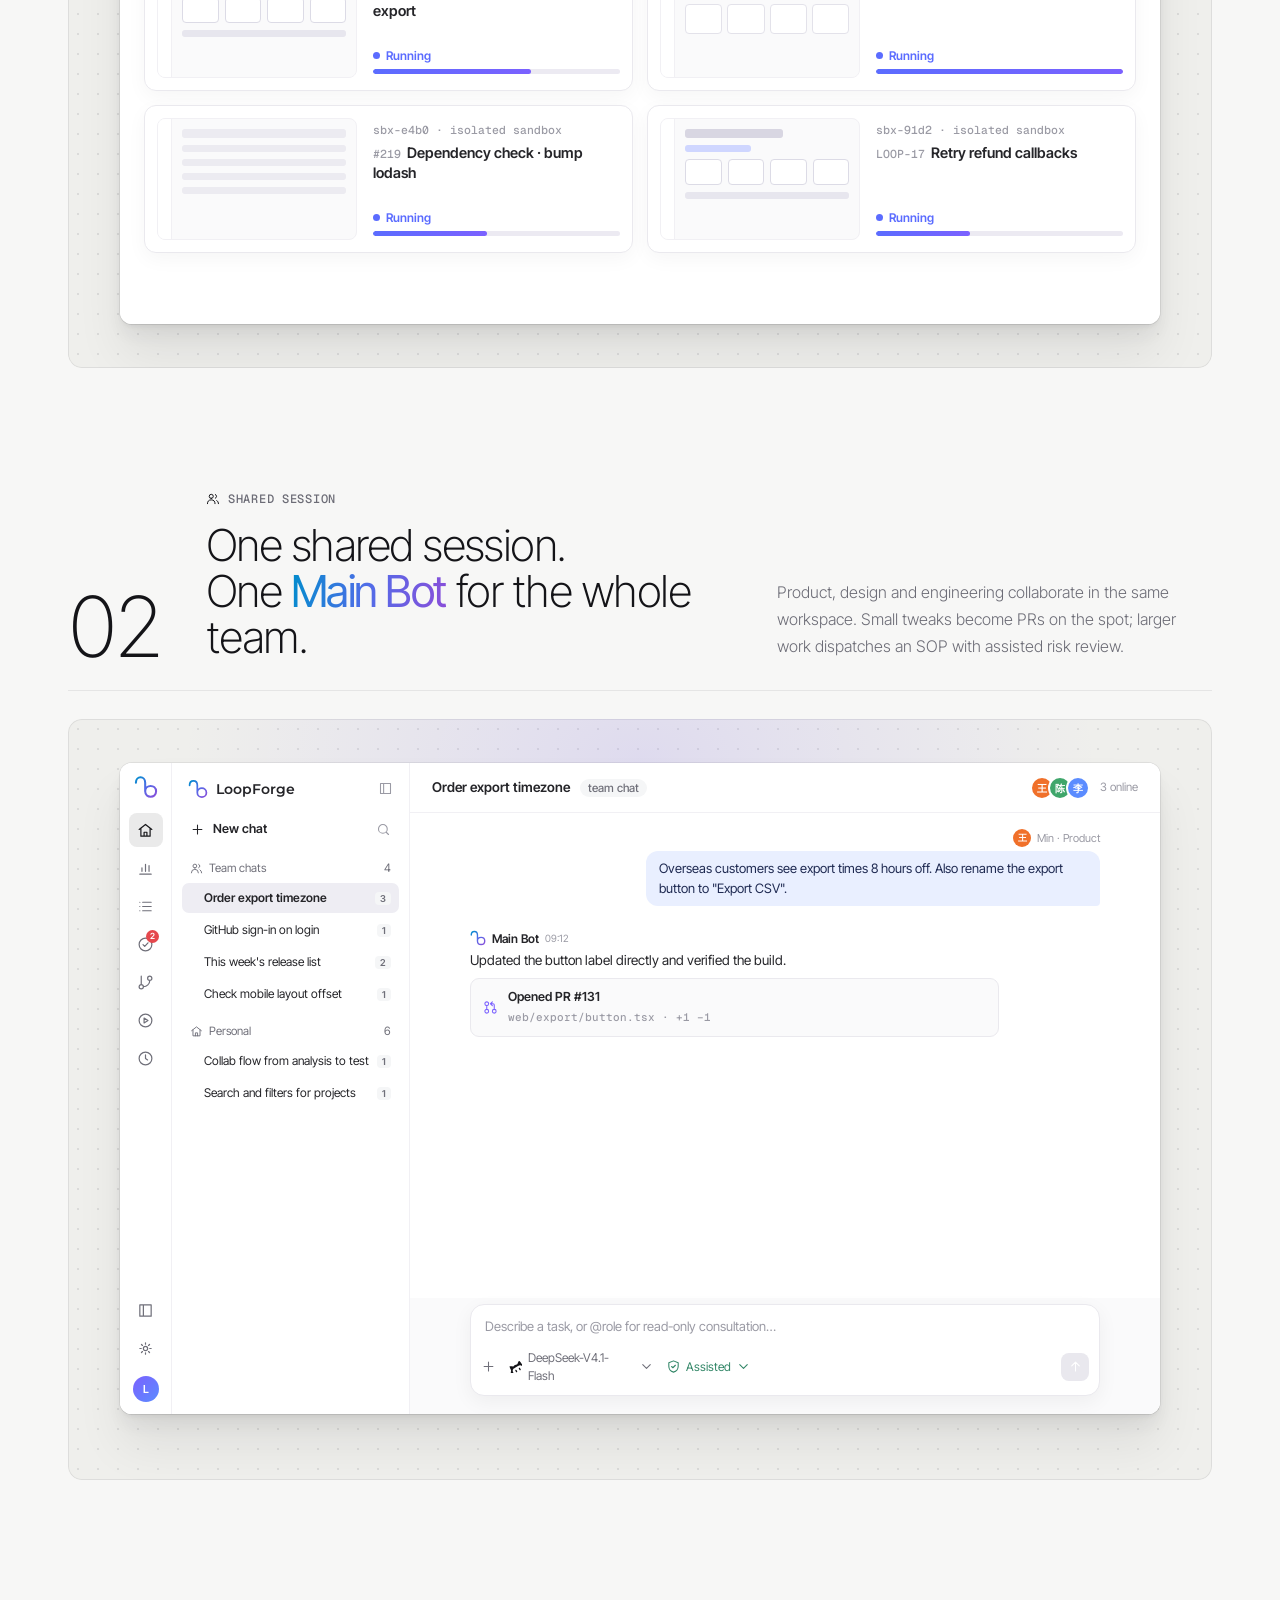
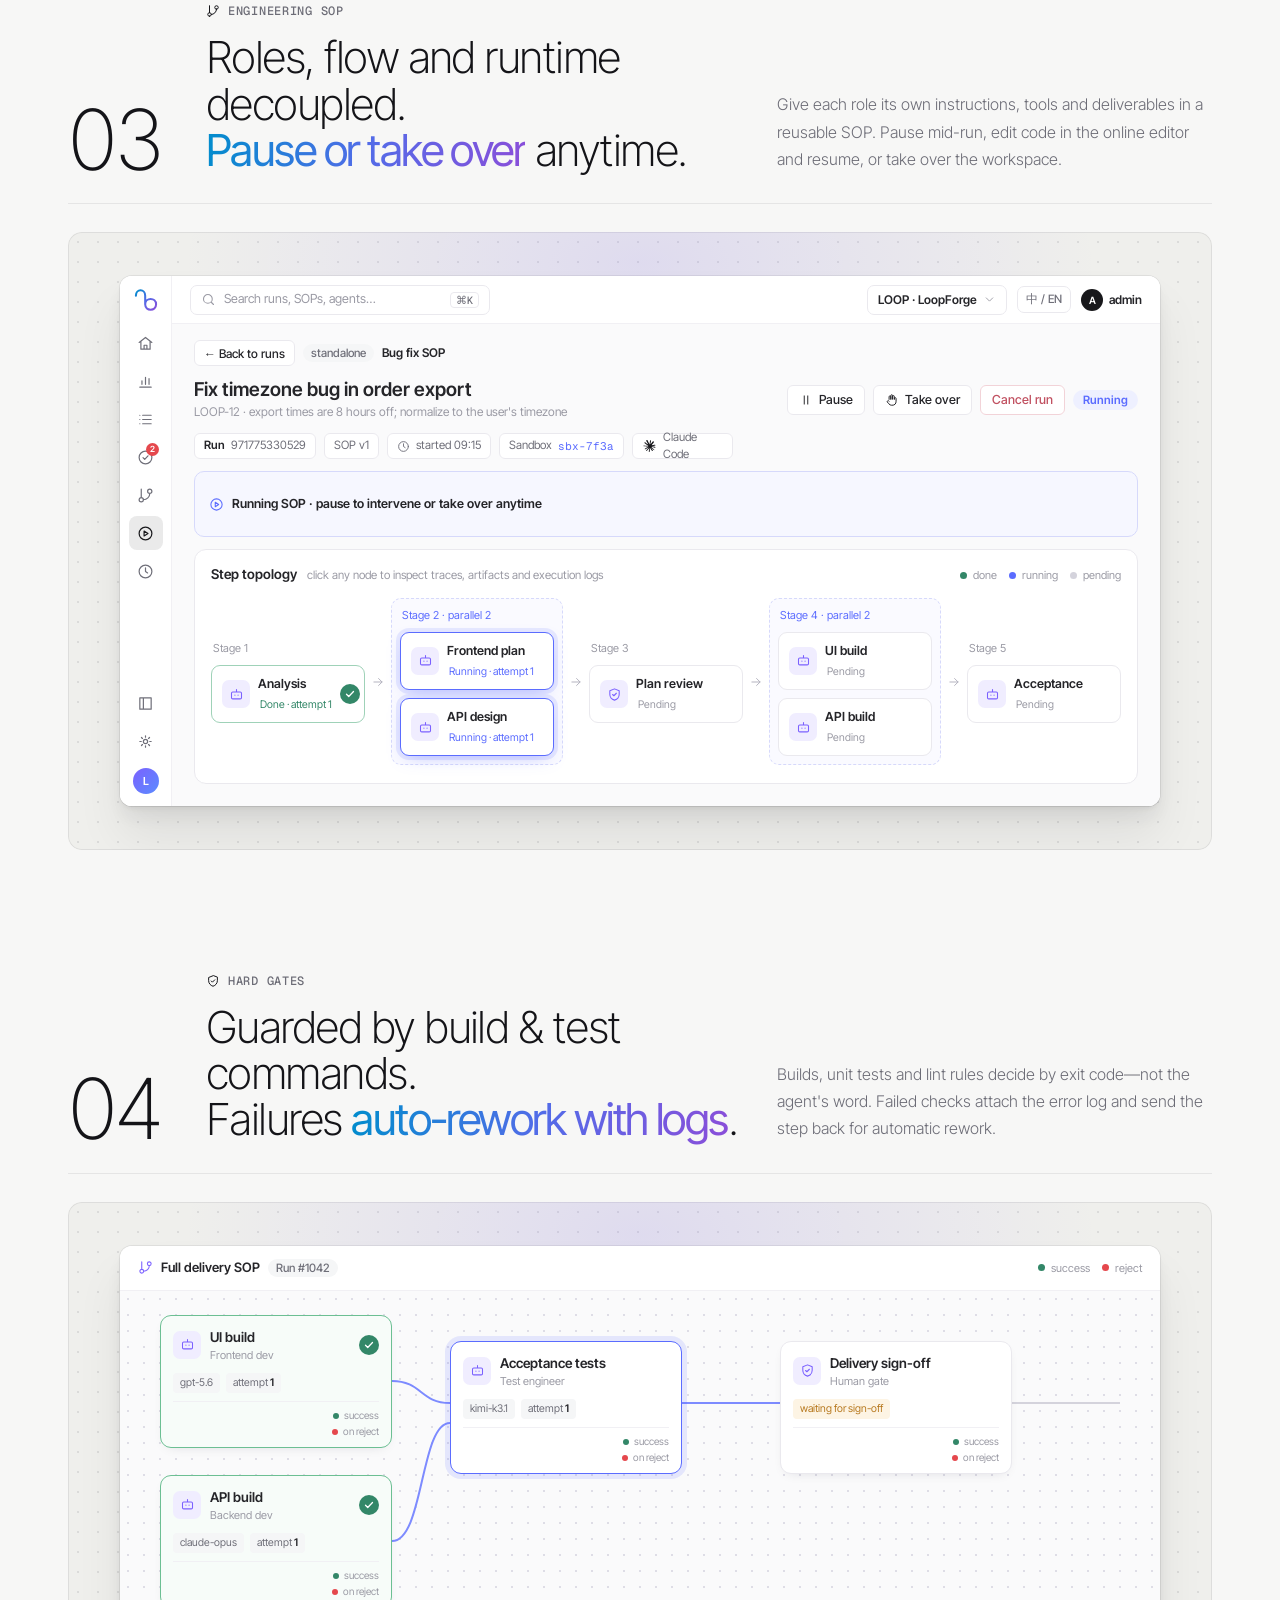
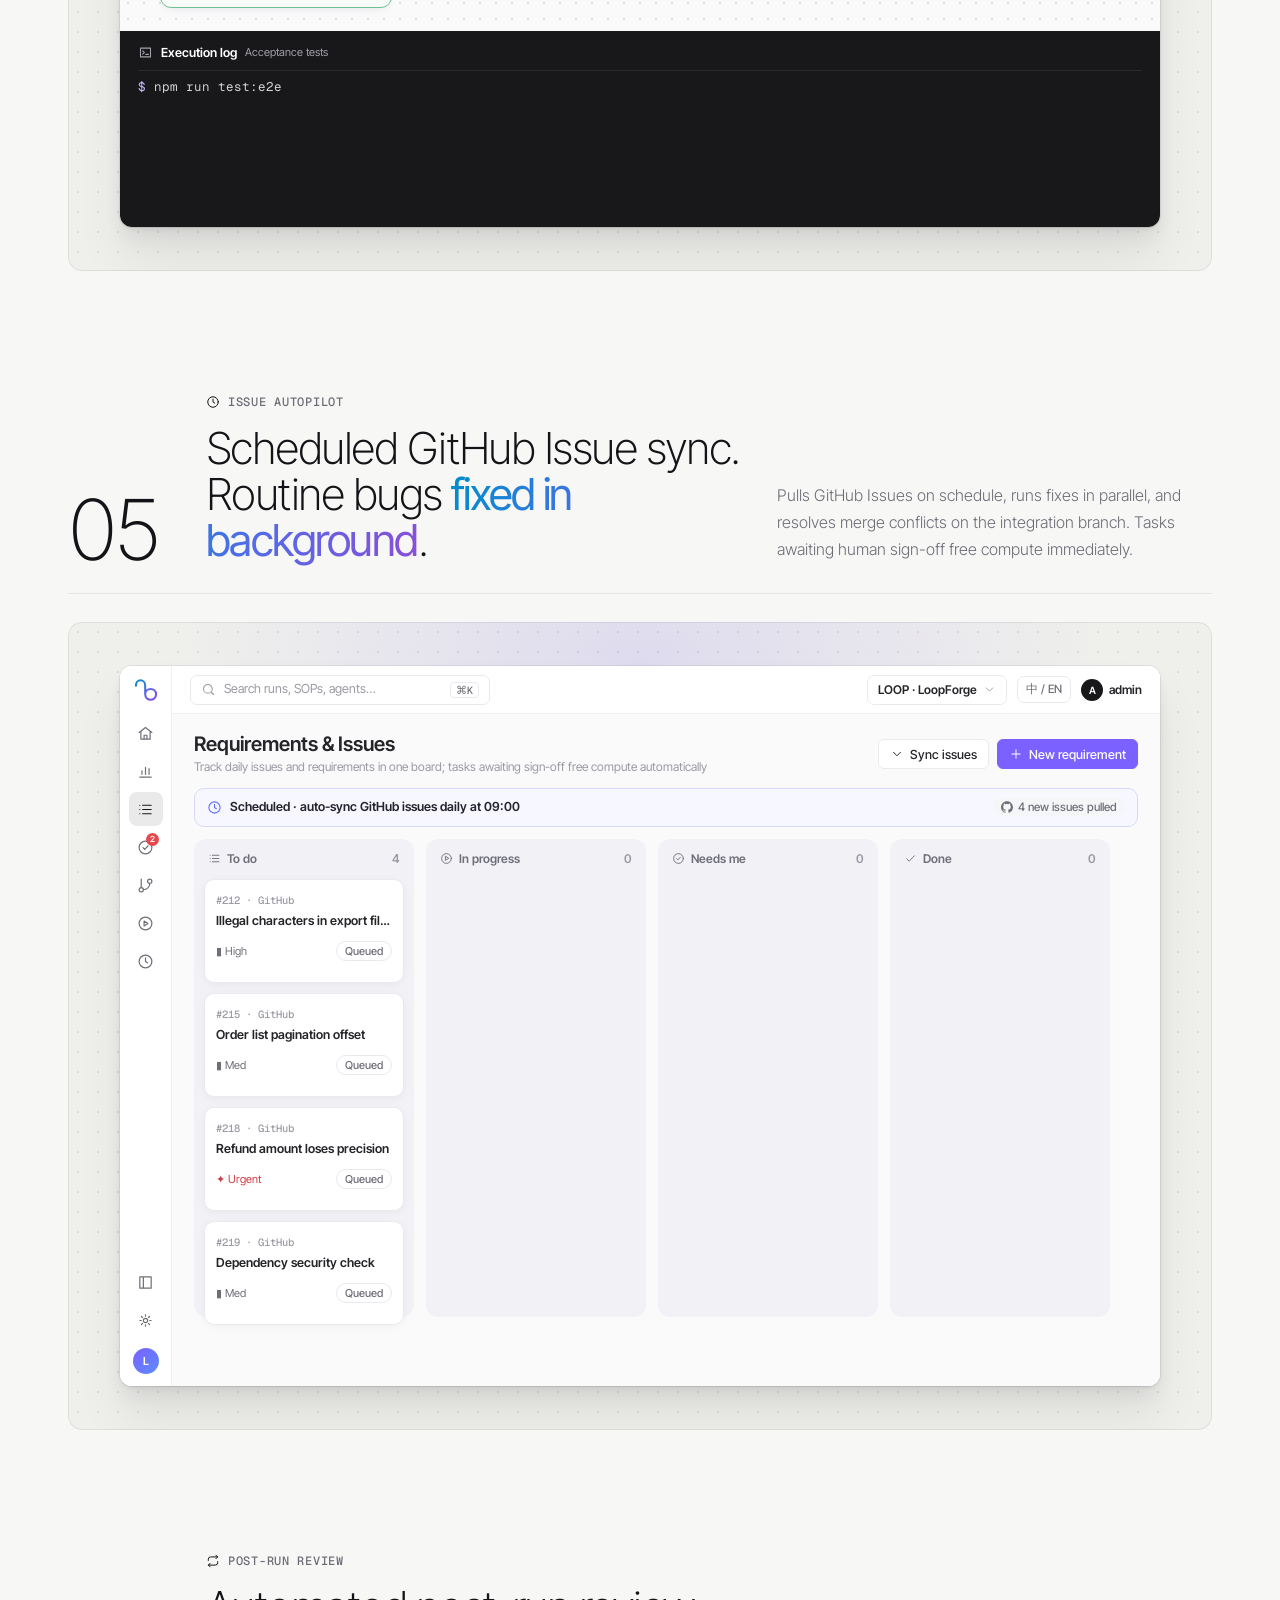
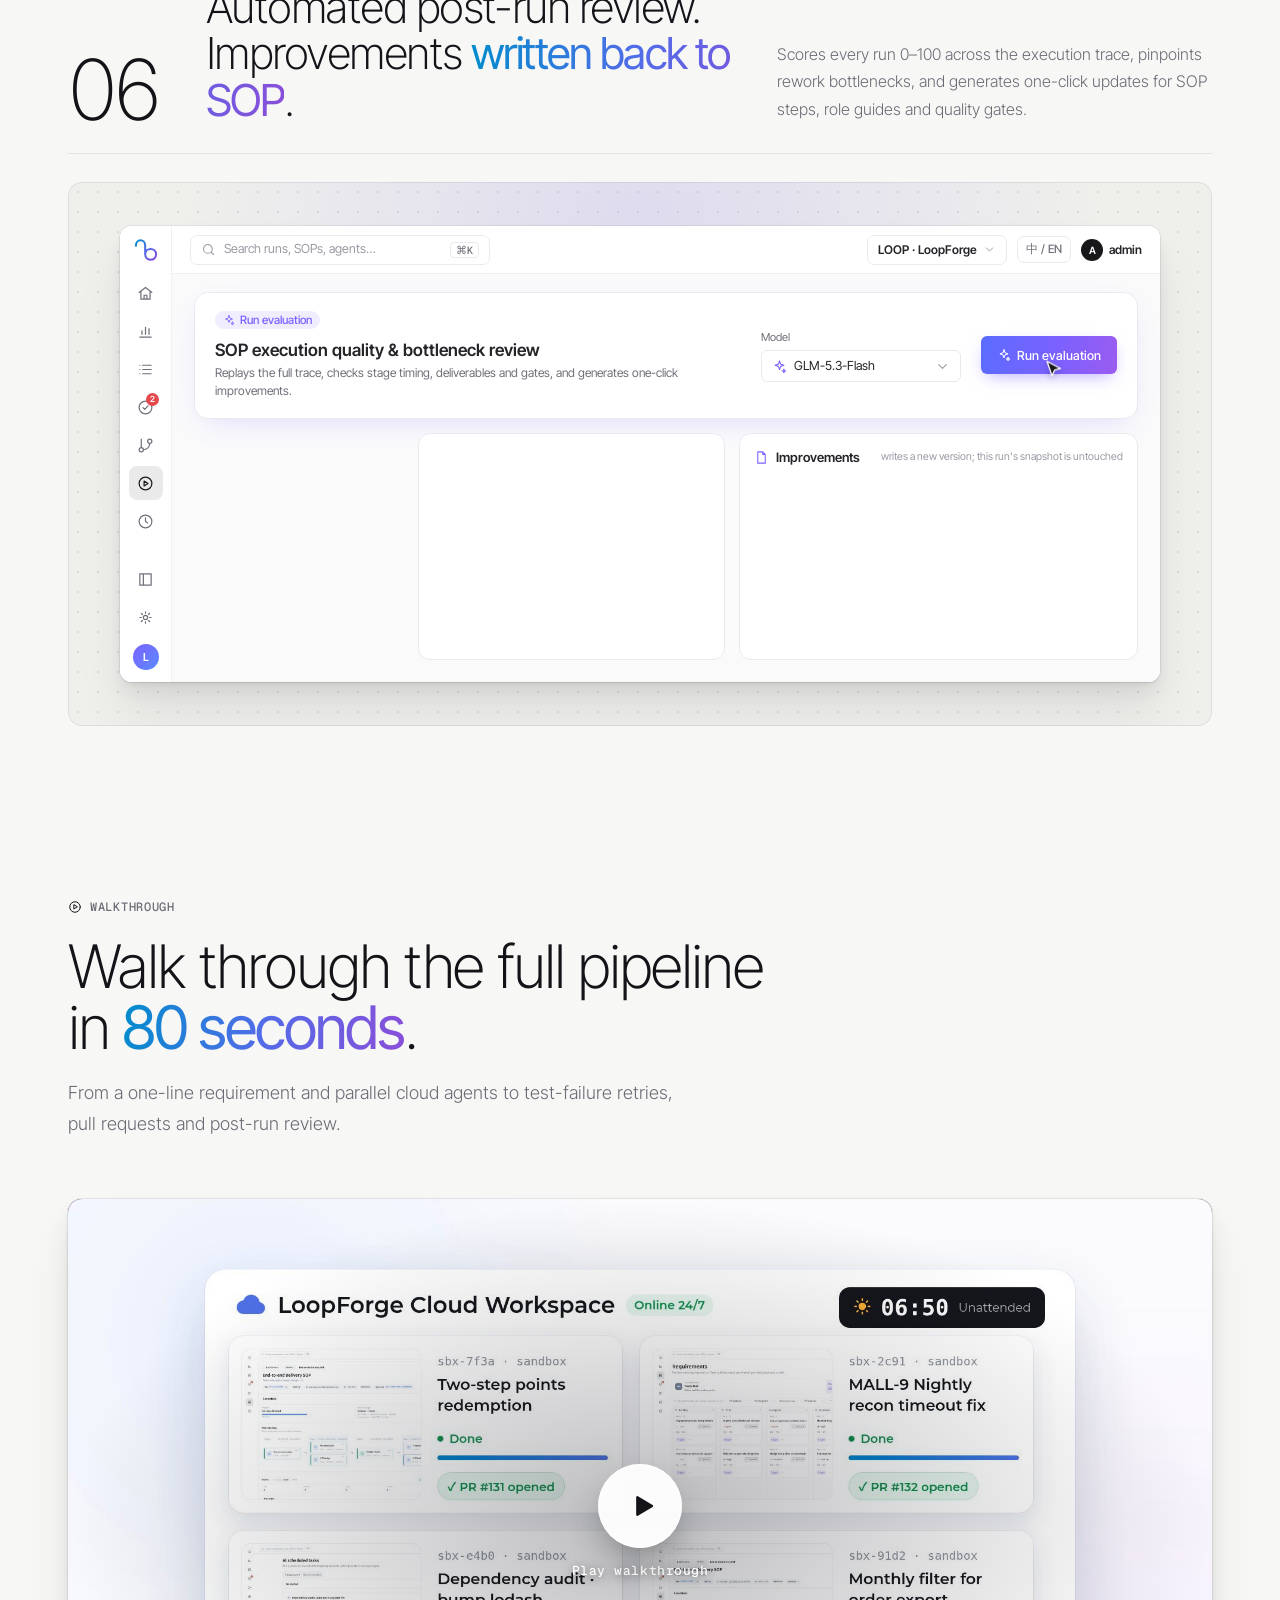
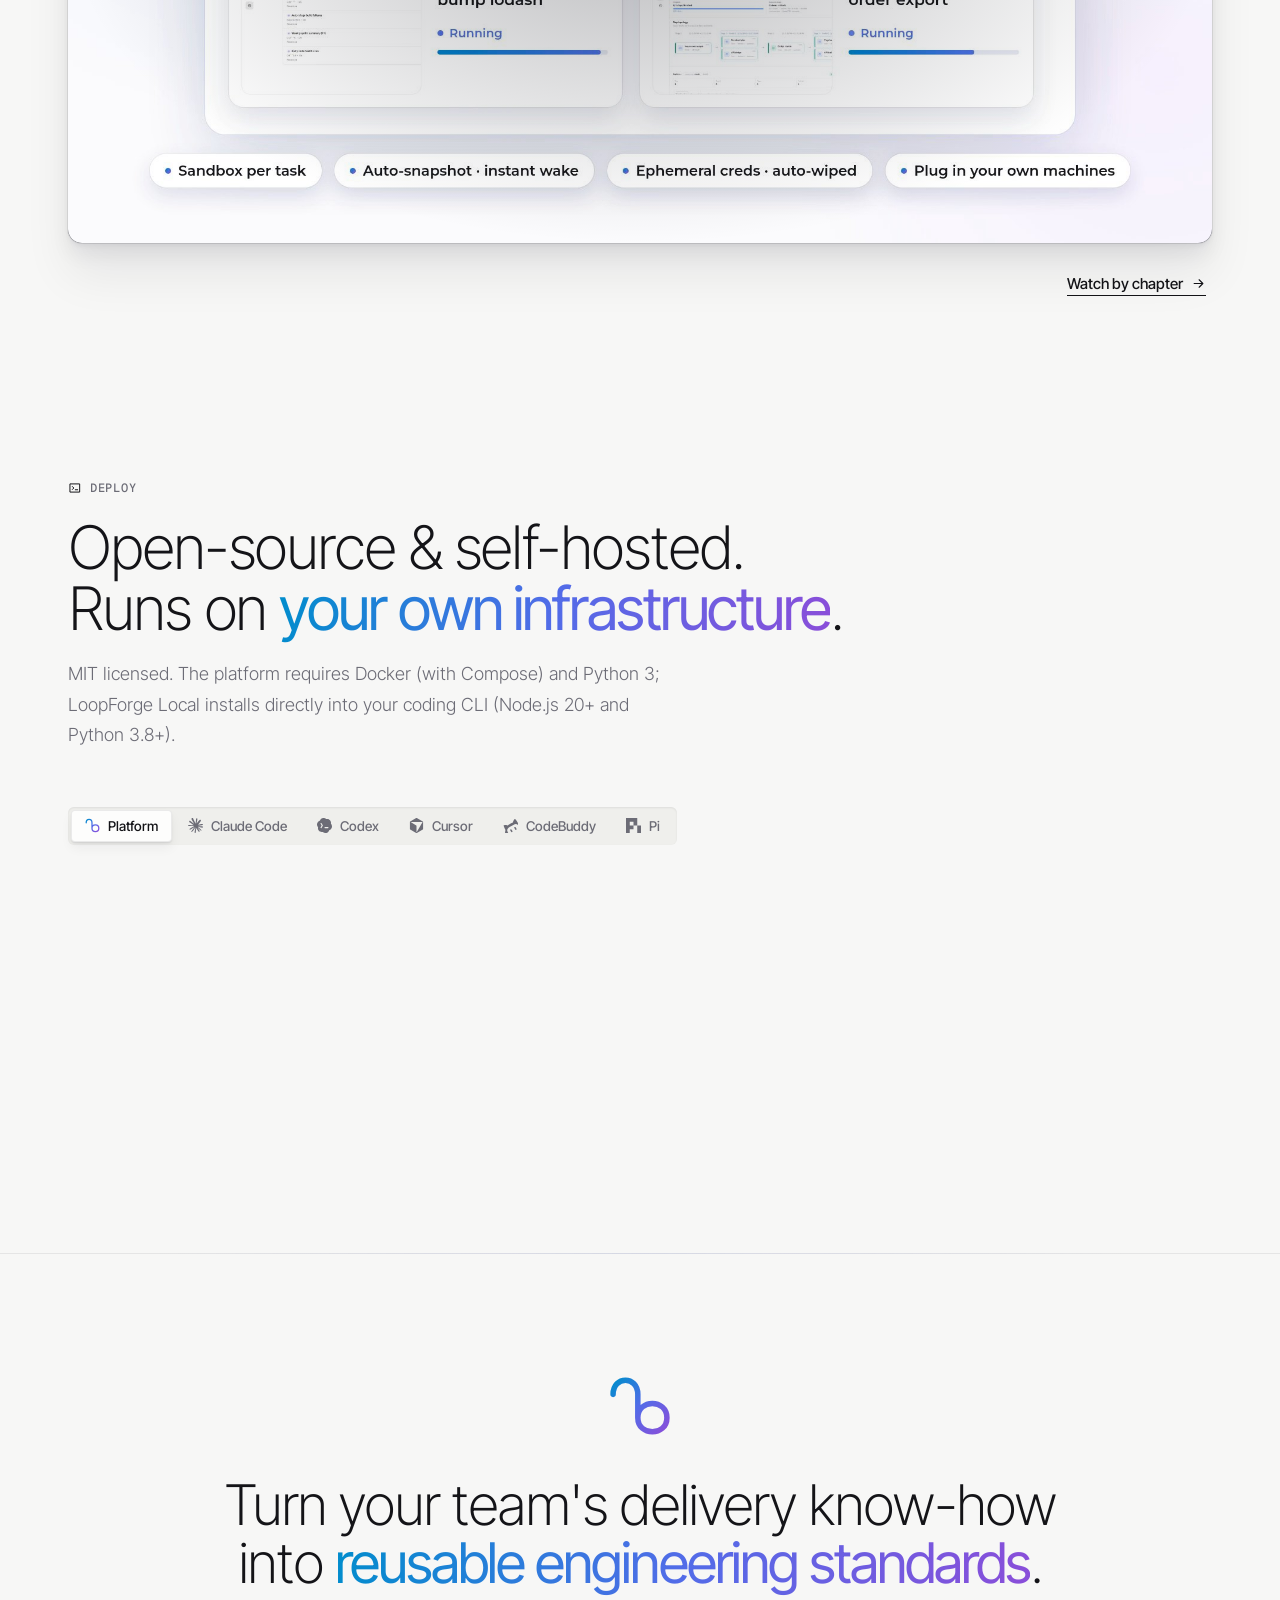
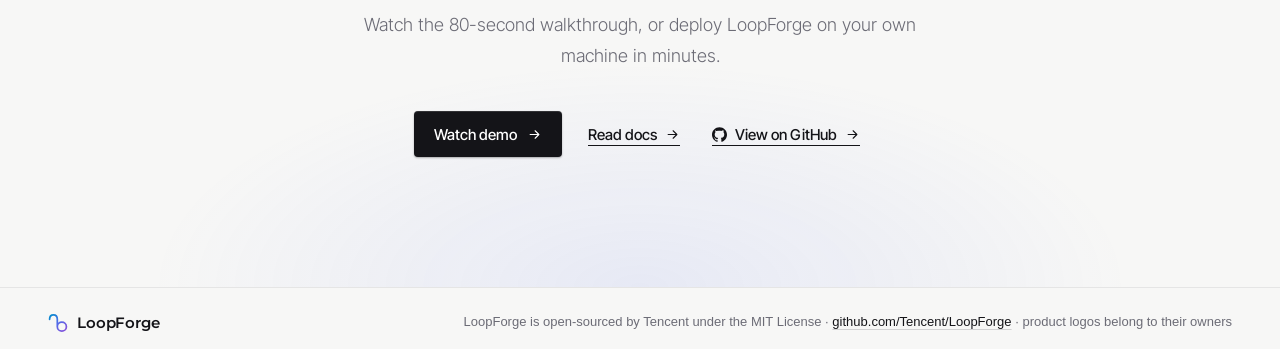
==== commit 28bfb1b3: "Add multi-level usage documentation center (/docs/) and 9 coding agent marks" ====
--- a/index.html
+++ b/index.html
@@ -8,5 +8,5 @@
 <link rel="stylesheet" href="site/site.css?v=32">
 </head><body>
 <div id="app"></div>
-<script src="site/content.js?v=32"></script><script src="site/flow.js?v=32"></script>
+<script src="site/content.js?v=34"></script><script src="site/flow.js?v=34"></script>
 </body></html>
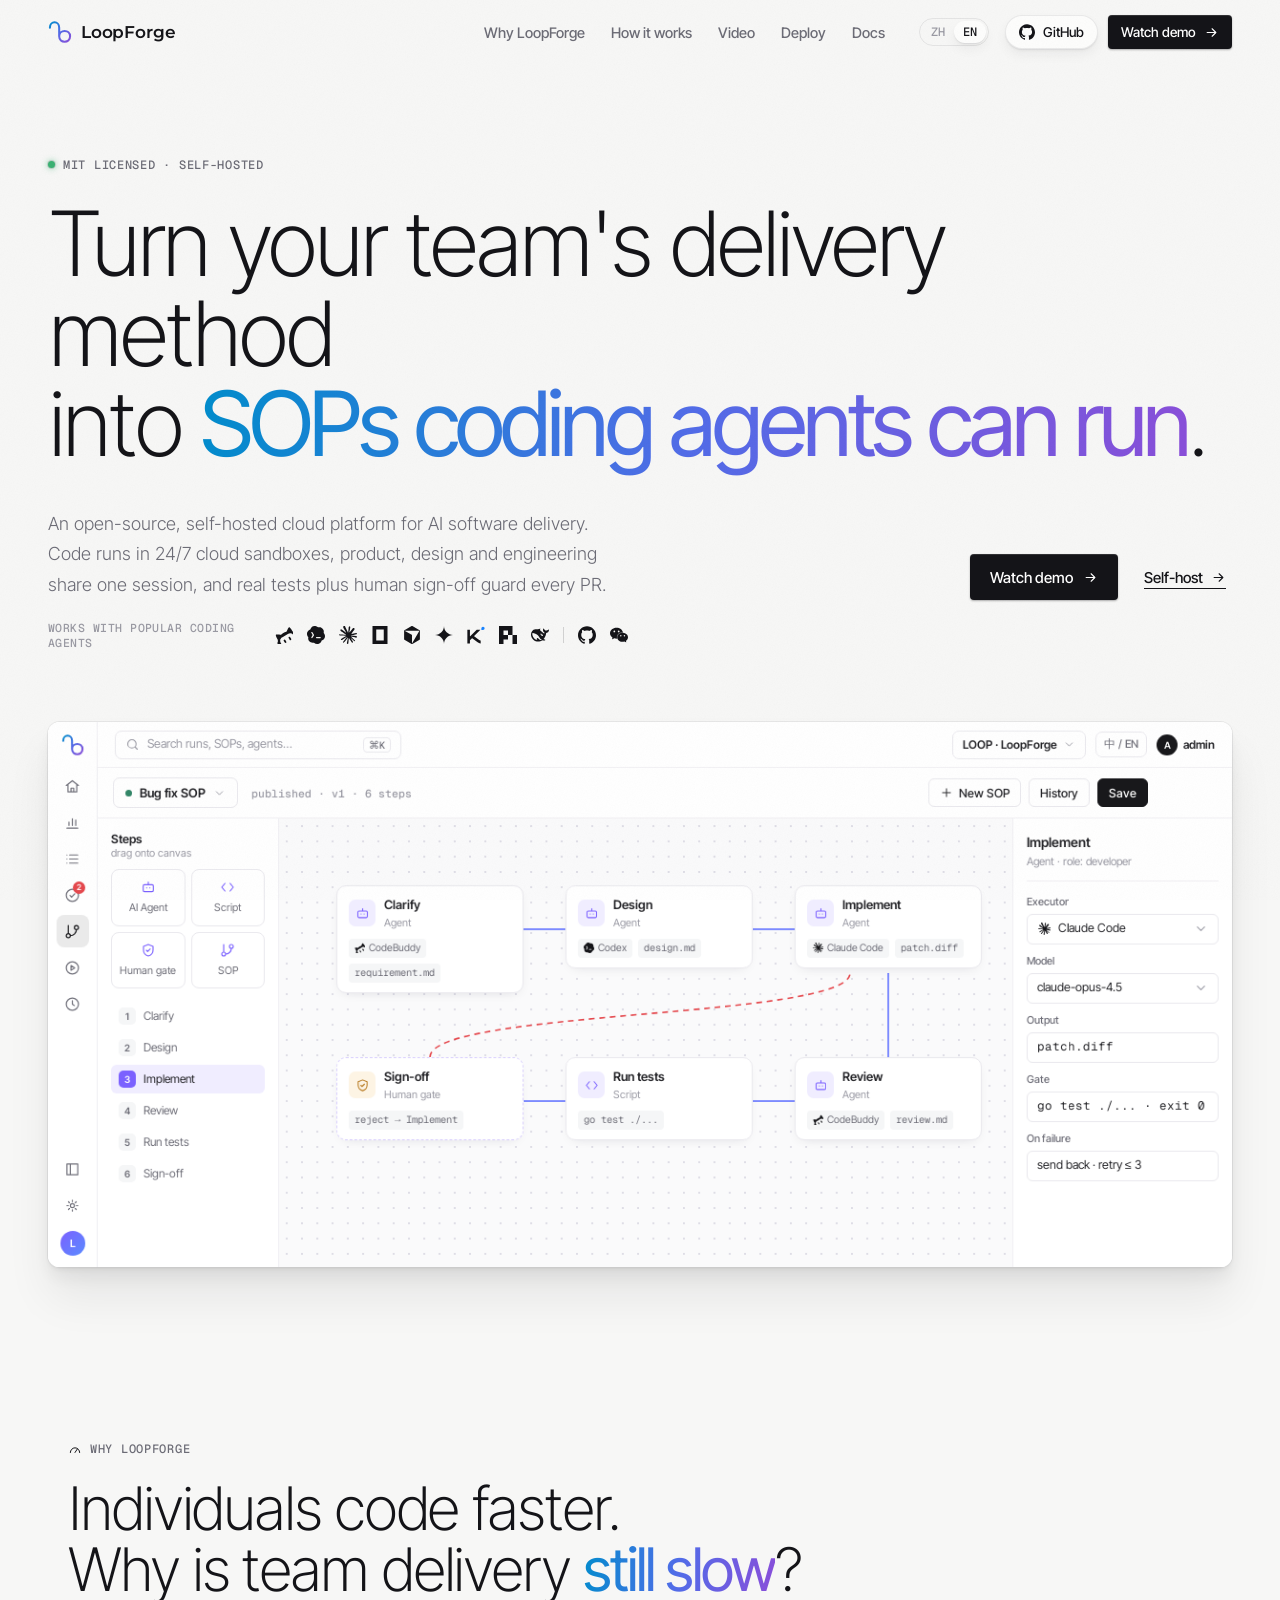
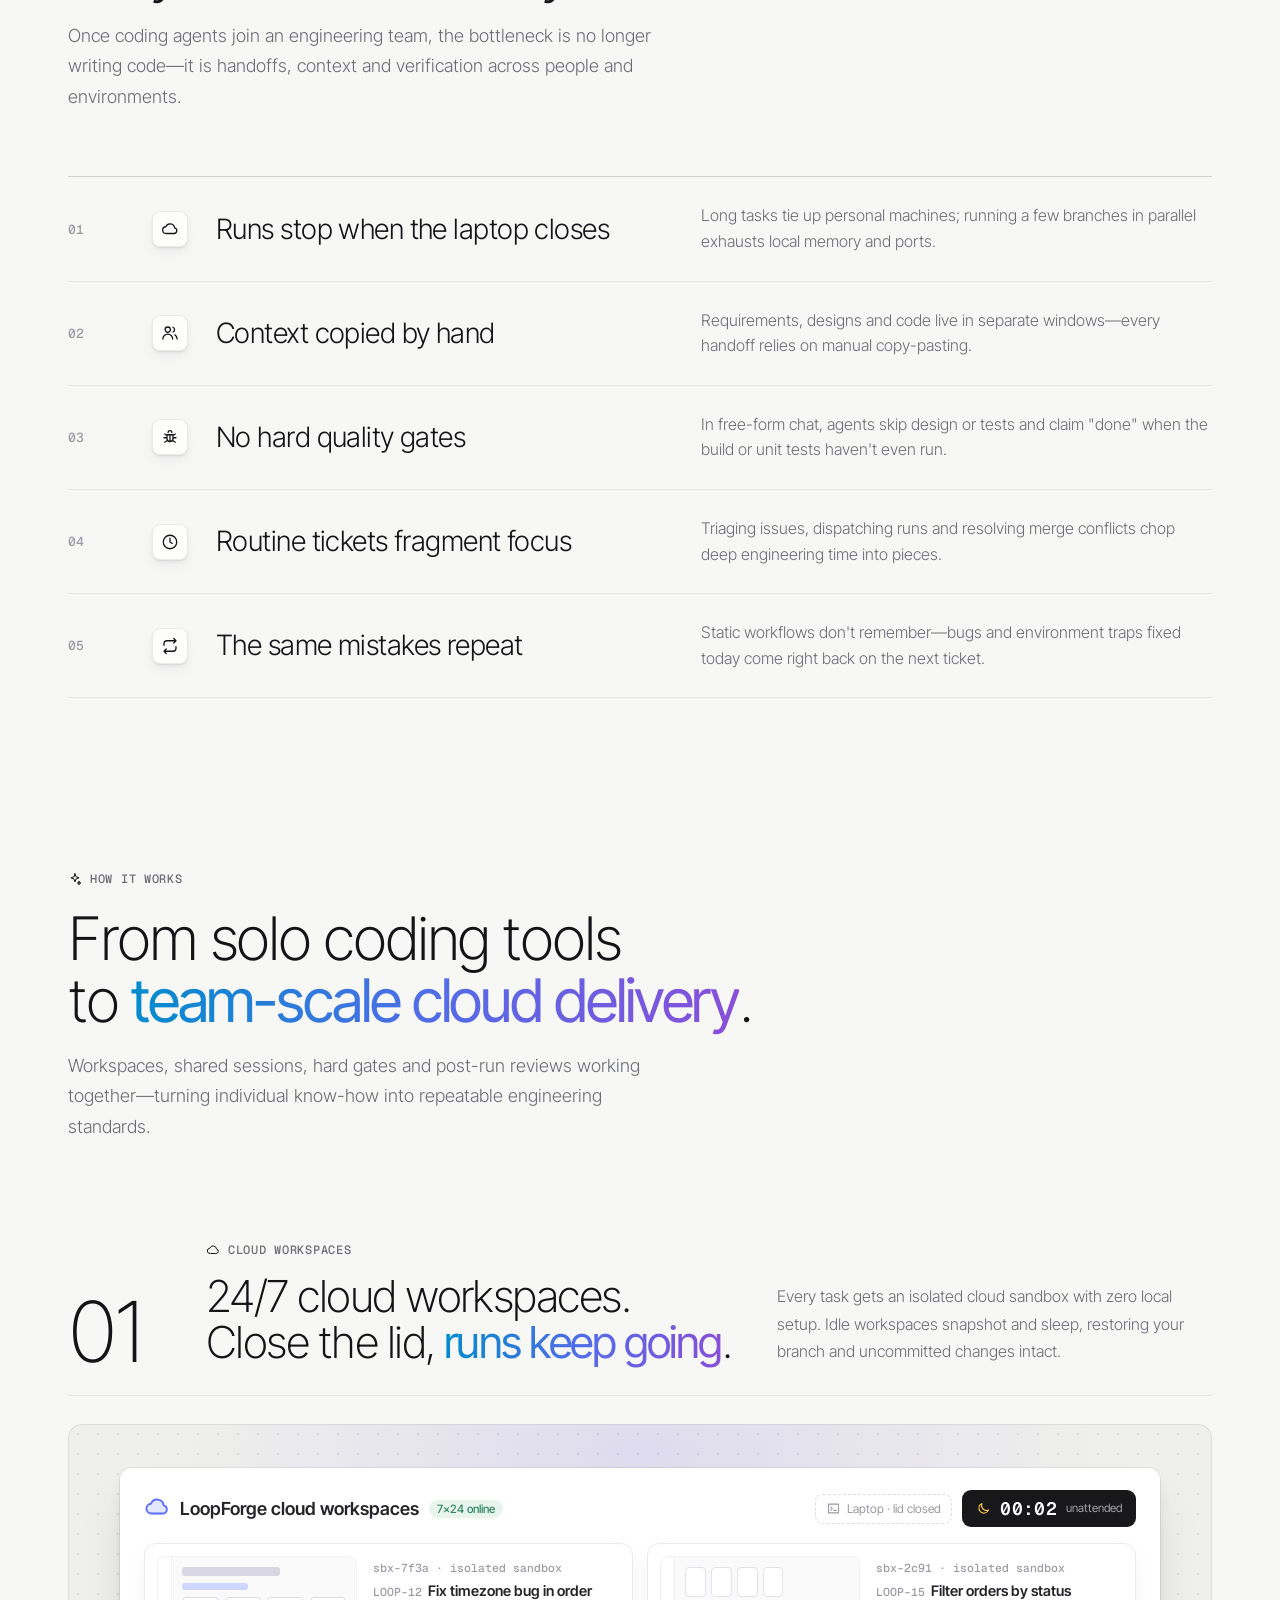
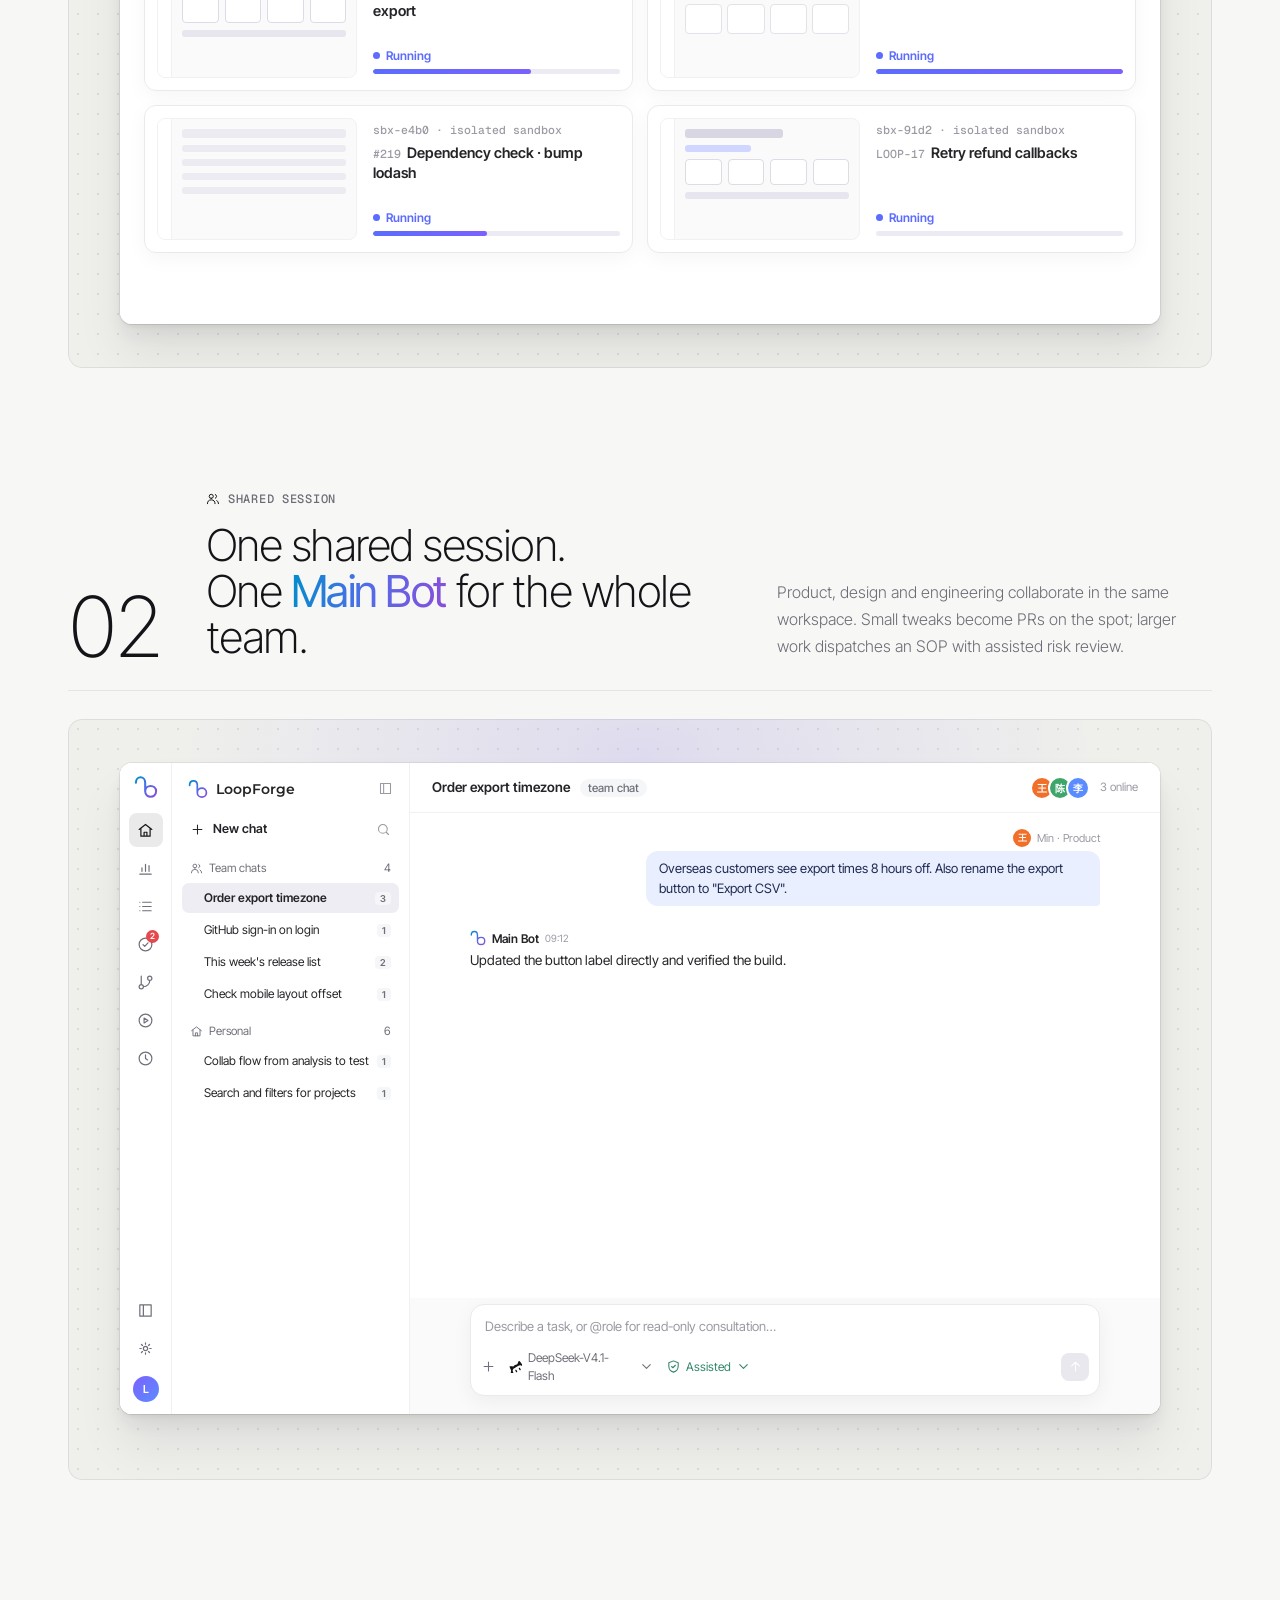
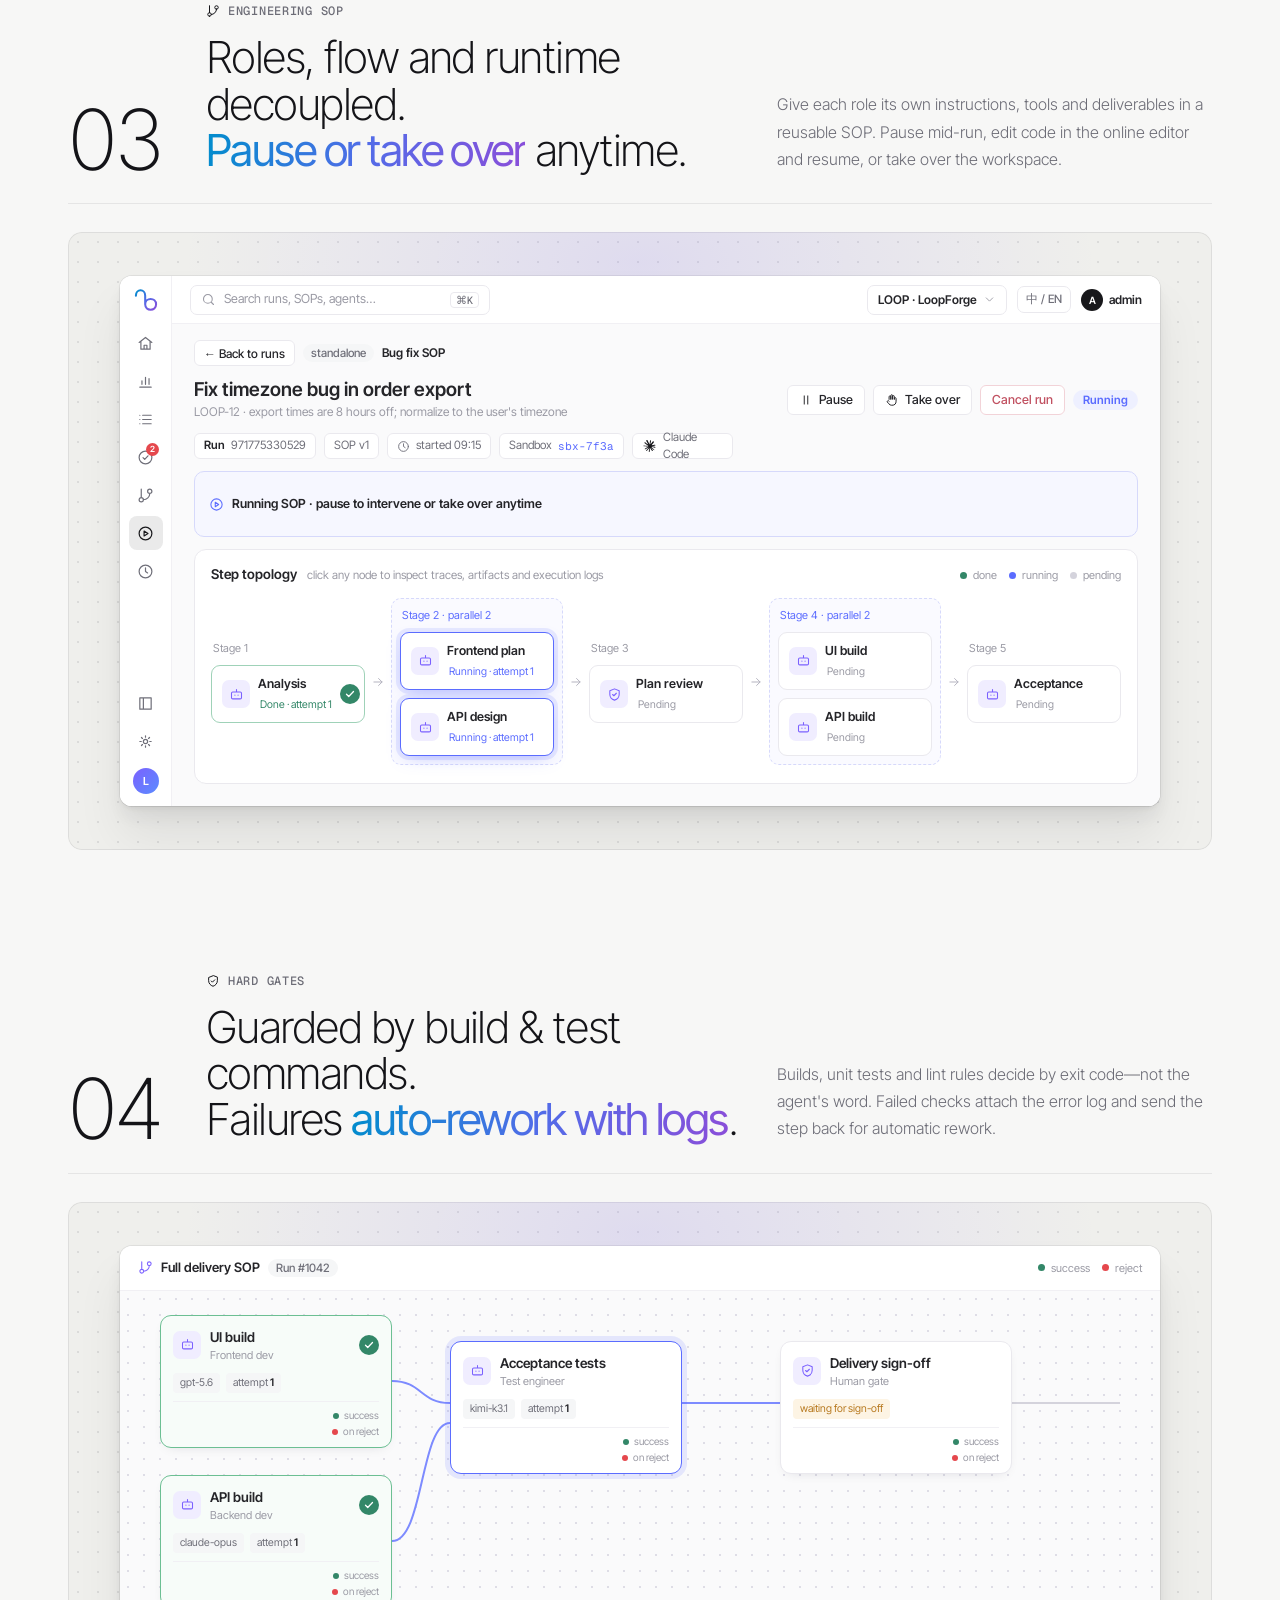
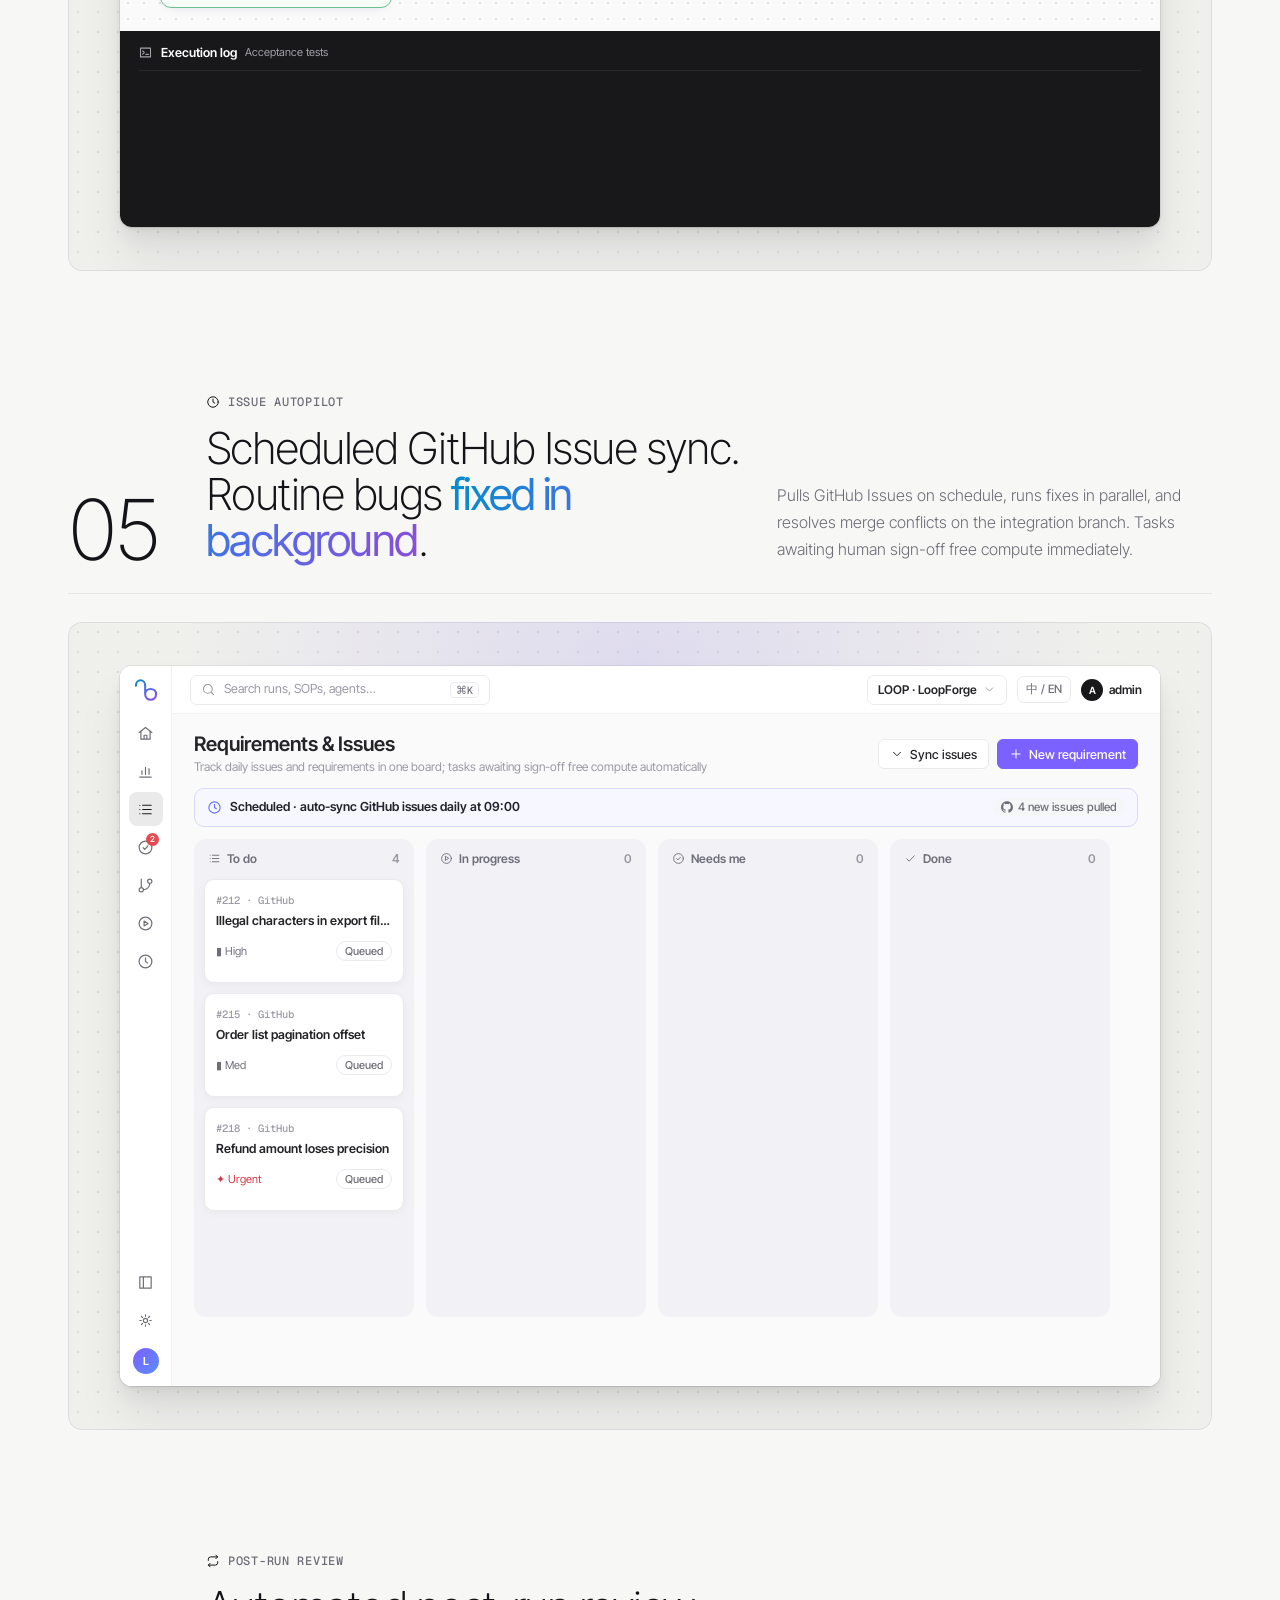
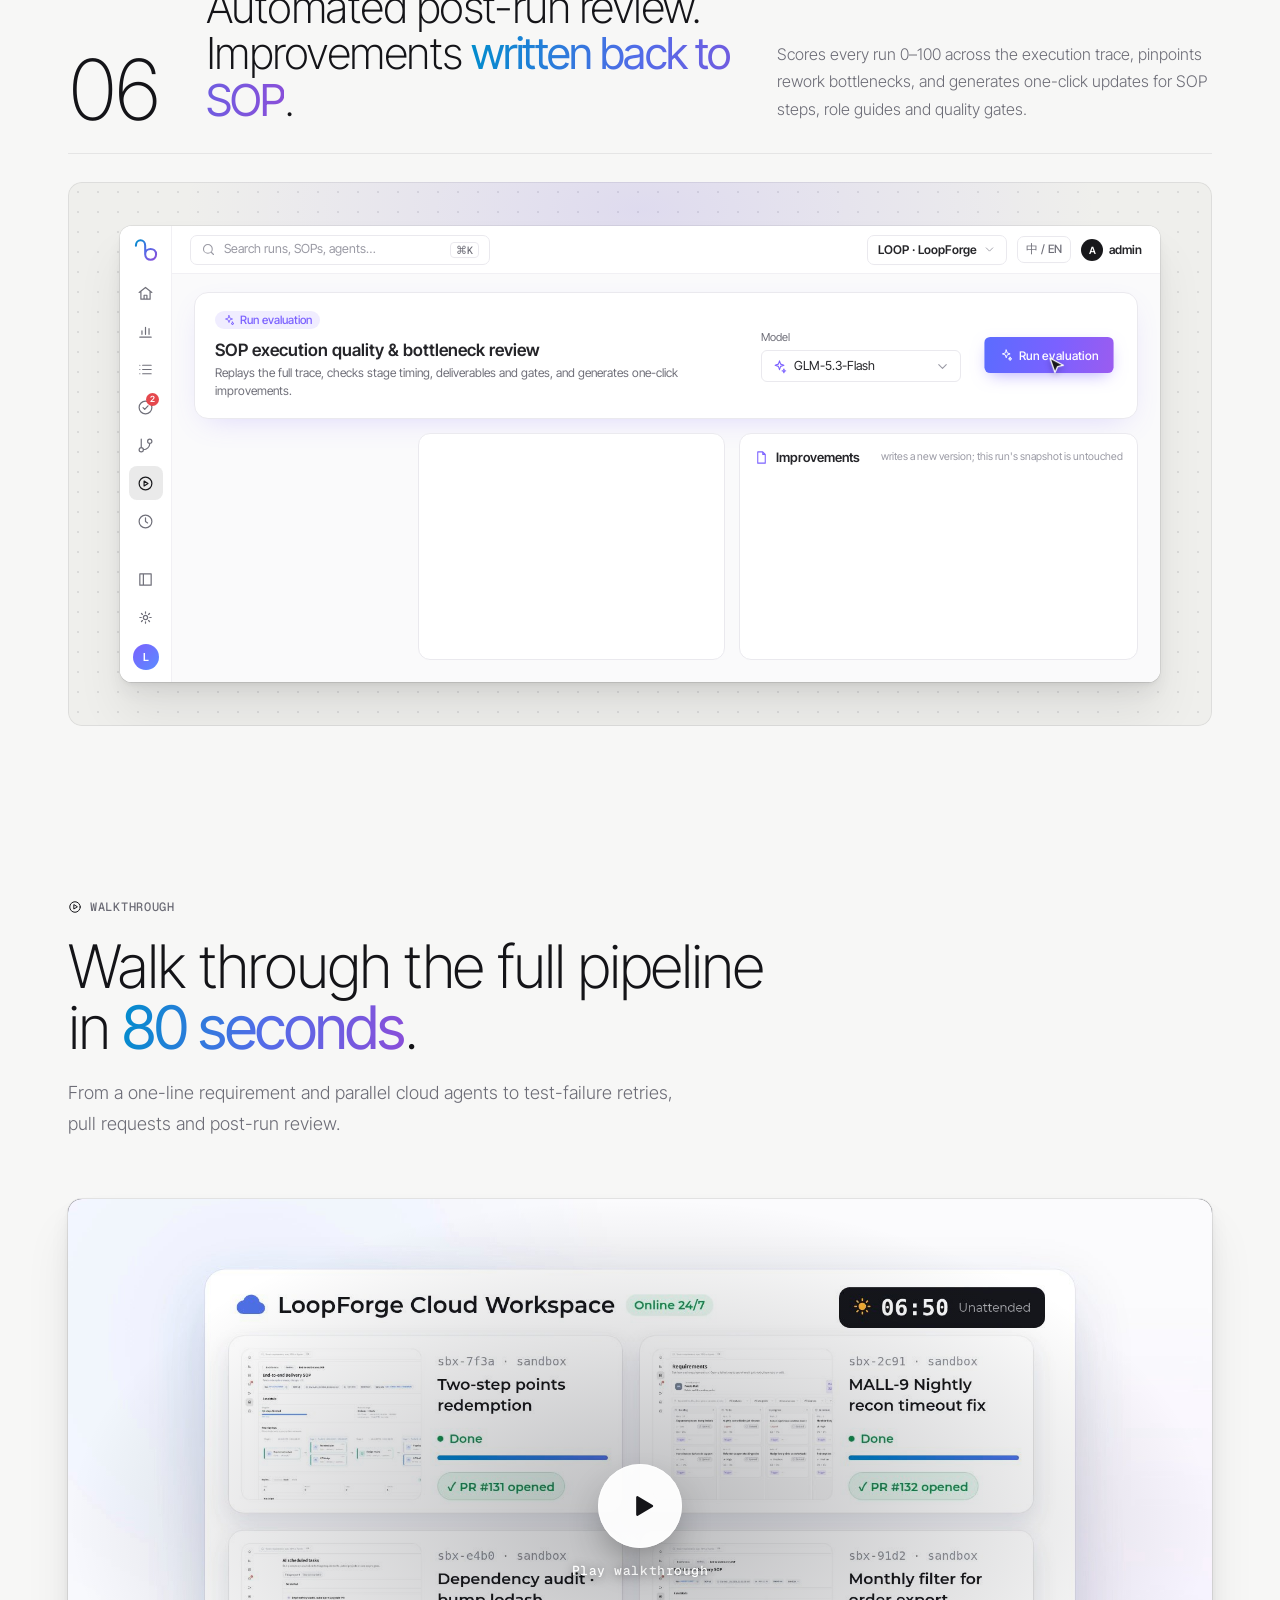
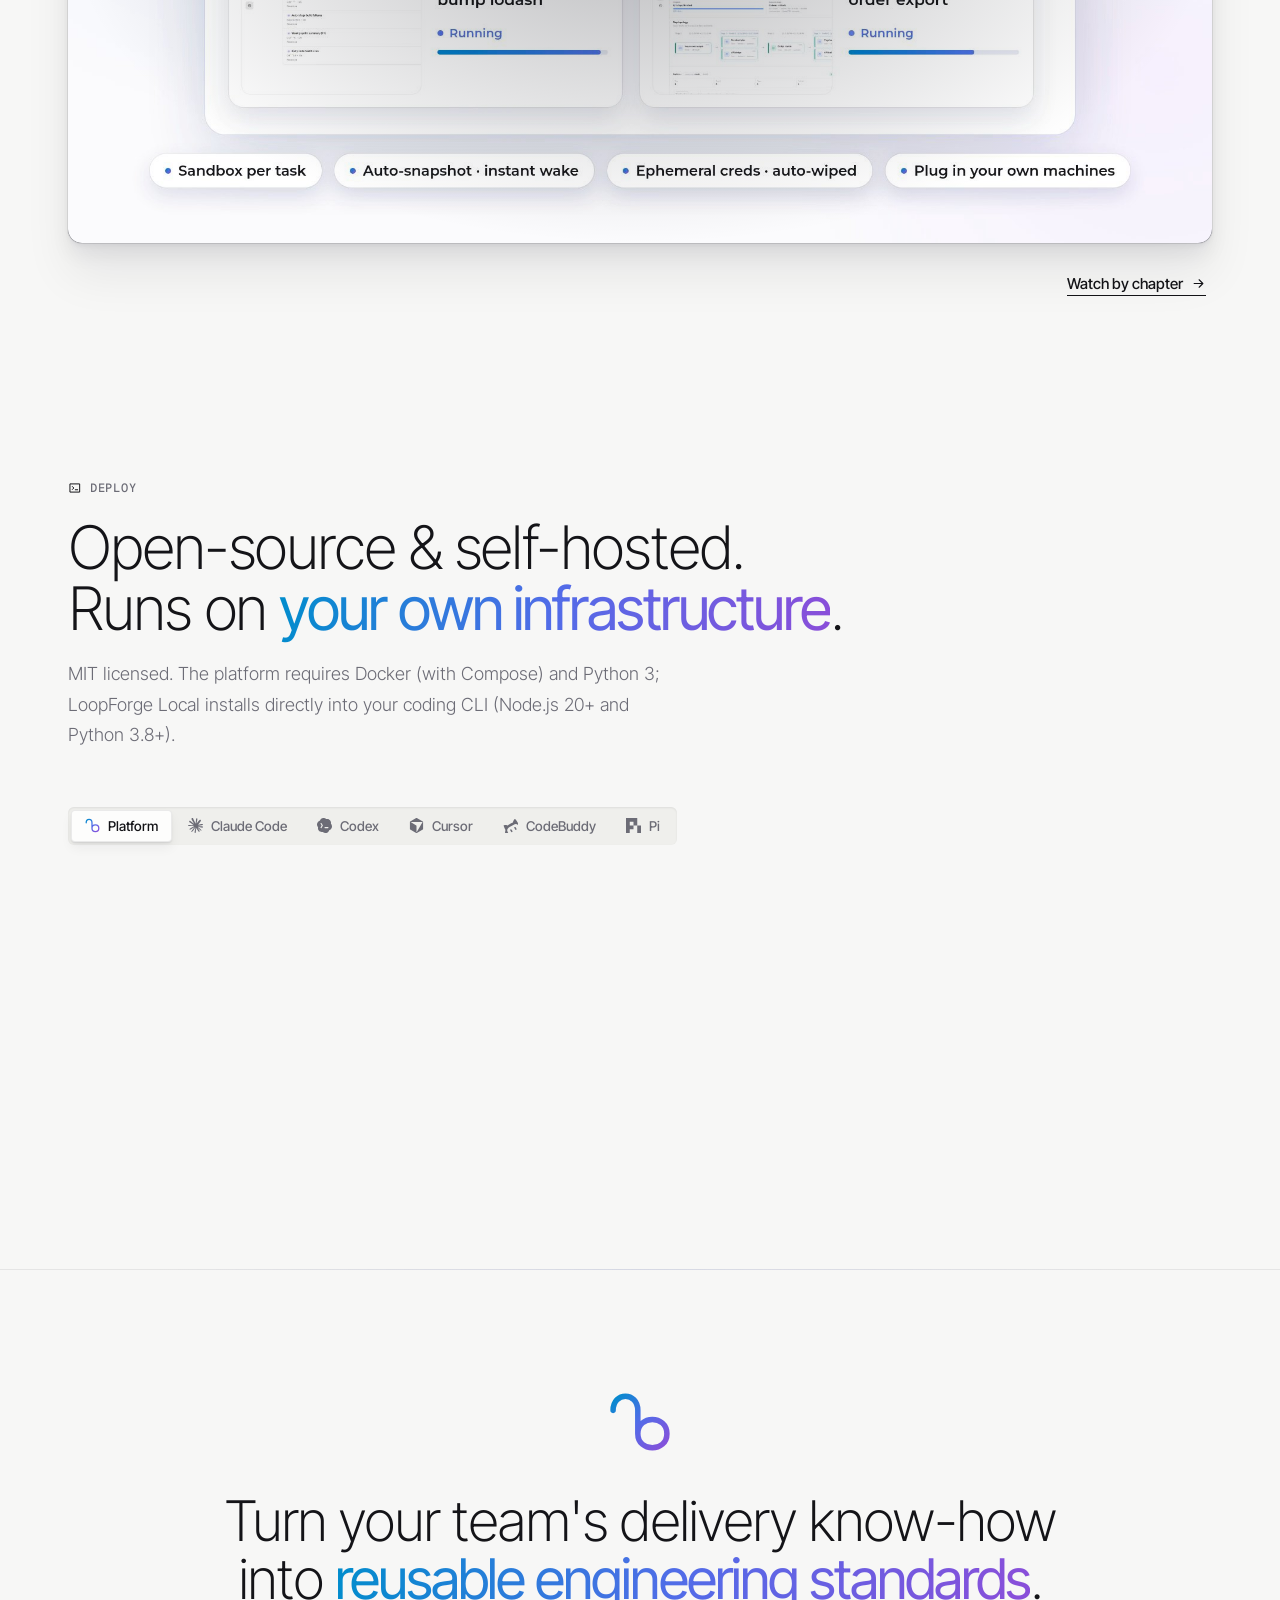
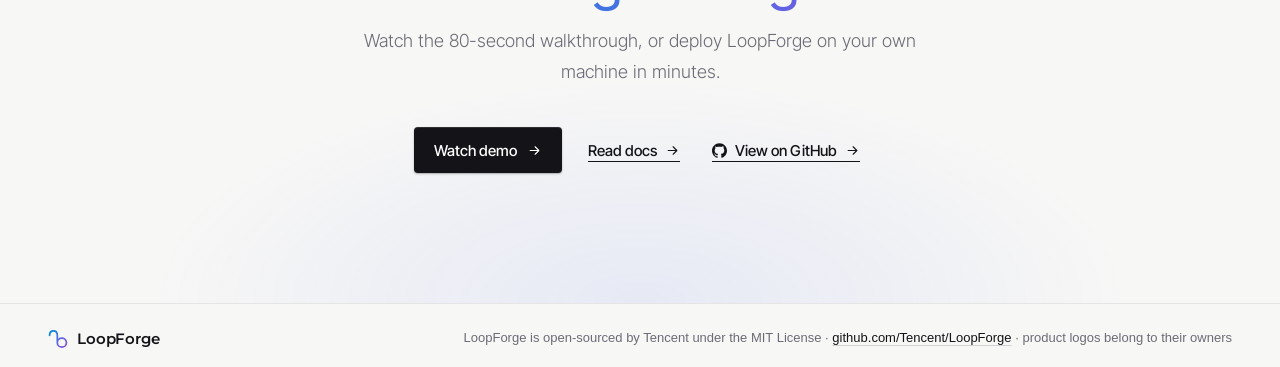
==== commit 6aaf24f8: "Replace the Kimi mark and add a platform install guide. The hero used a crescent placeholder for Kim" ====
--- a/index.html
+++ b/index.html
@@ -5,8 +5,8 @@
 <meta property="og:type" content="website"><meta property="og:url" content="https://loopforge.cn/">
 <meta name="referrer" content="no-referrer"><link rel="icon" type="image/svg+xml" href="favicon.svg">
 <link rel="preload" href="site/fonts/inter-tight-latin-wght-normal.woff2" as="font" type="font/woff2" crossorigin>
-<link rel="stylesheet" href="site/site.css?v=32">
+<link rel="stylesheet" href="site/site.css?v=33">
 </head><body>
 <div id="app"></div>
-<script src="site/content.js?v=34"></script><script src="site/flow.js?v=34"></script>
+<script src="site/content.js?v=35"></script><script src="site/flow.js?v=35"></script>
 </body></html>
--- a/site/site.css
+++ b/site/site.css
@@ -134,7 +134,7 @@
 .ibox .st{display:flex;gap:8px;margin-top:8px;padding-top:10px;border-top:1px dashed rgba(255,255,255,.1)}
 .ibox .ed{padding-bottom:16px;font:400 12.5px var(--zh);color:#71717A;opacity:0;transition:opacity .4s var(--e-out)}.ibox .ed.on{opacity:1}
 code.typing:after{content:"";display:inline-block;width:7px;height:15px;background:#C4B5FD;vertical-align:-2px;margin-left:1px}
-.inote{margin:4px 0 0;font:300 14px var(--zh);color:var(--mute)}.inote code{font:500 13px var(--mono);color:var(--ink);background:var(--deep);padding:2px 6px;border-radius:3px}
+.inote{margin:4px 0 0;font:300 14px var(--zh);color:var(--mute)}.inote code{font:500 13px var(--mono);color:var(--ink);background:var(--deep);padding:2px 6px;border-radius:3px}.inote a{color:var(--ink);text-decoration:underline;text-underline-offset:3px}
 /* closing */
 .fin{margin-top:180px;padding:120px 48px 130px;text-align:center;border-top:1px solid var(--rule);background:radial-gradient(700px 320px at 50% 100%,rgba(82,108,232,.1),transparent 70%)}
 .fin .fl{display:inline-block;margin-bottom:30px}.fin .fl svg{width:64px;height:64px;display:block}
